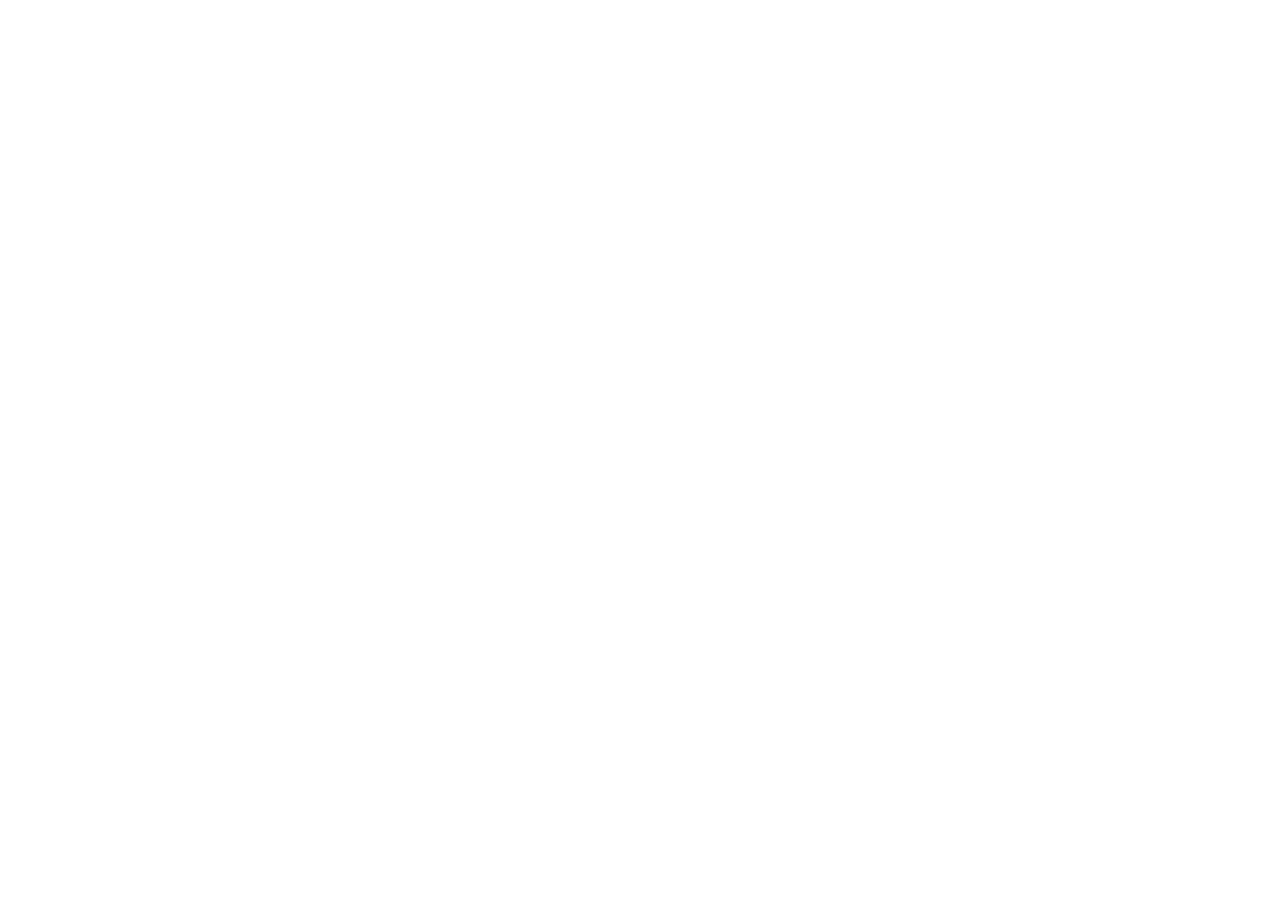
==== index.html @ 09c08d53 "Updated to newer version" ====
<!doctype html><html lang="en"><head><meta charset="utf-8"/><link rel="icon" href="/portfolio/favicon.ico"/><meta name="viewport" content="width=device-width,initial-scale=1"/><meta name="theme-color" content="#000000"/><meta name="description" content="This portfolio is intended to exhibit my programming talents, skills, and work approach."/><link rel="apple-touch-icon" href="/portfolio/logo192.png"/><link rel="manifest" href="/portfolio/manifest.json"/><link rel="preconnect" href="https://fonts.googleapis.com"><link rel="preconnect" href="https://fonts.gstatic.com" crossorigin><link href="https://fonts.googleapis.com/css2?family=Montserrat:wght@300;400;500;700&display=swap" rel="stylesheet"><link href="https://fonts.googleapis.com/css2?family=Ubuntu+Mono:ital,wght@0,400;0,700;1,400;1,700&display=swap" rel="stylesheet"><title>Portfolio</title><script defer="defer" src="/portfolio/static/js/main.d7b59bf9.js"></script></head><body><noscript>You need to enable JavaScript to run this app.</noscript><div id="root"></div></body></html>
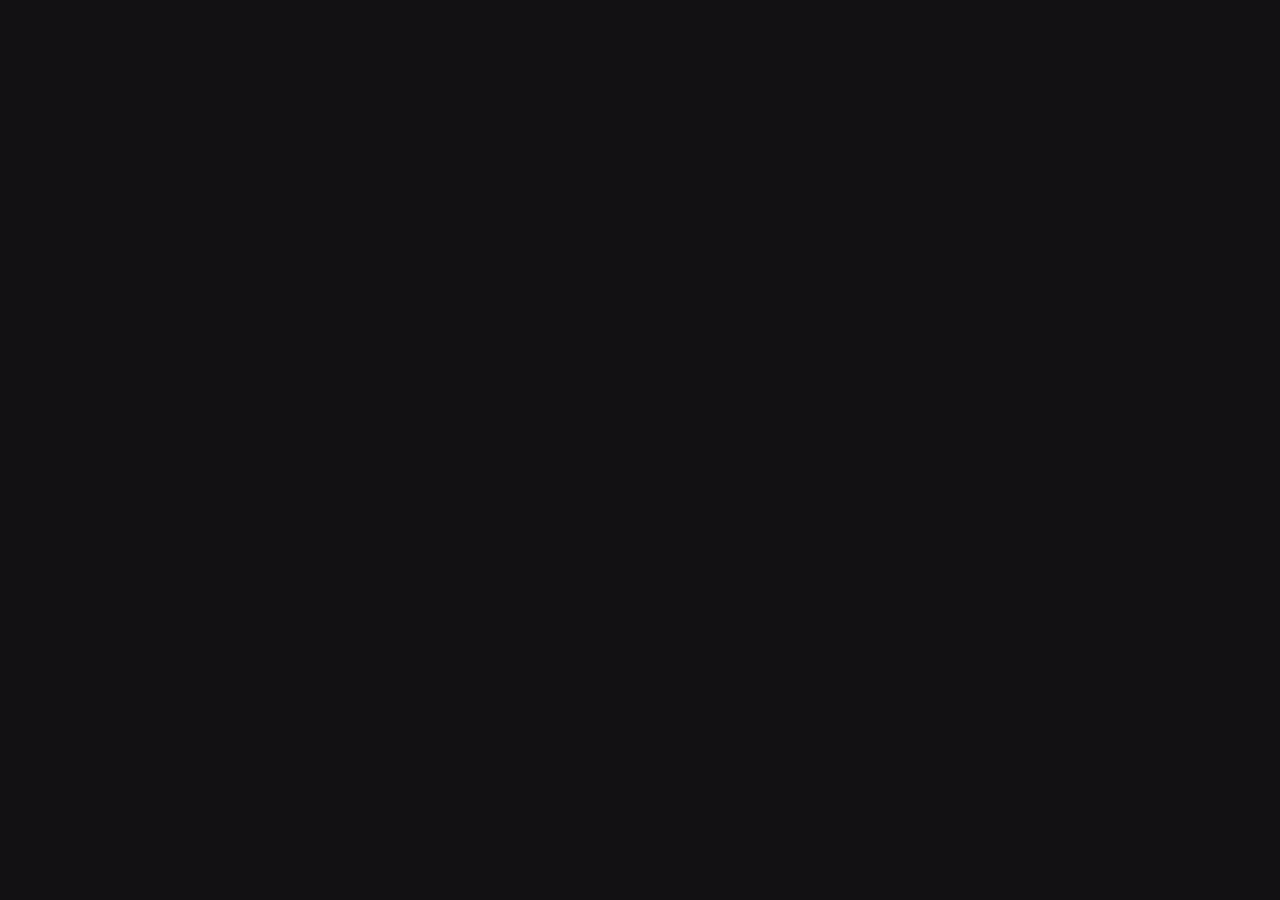
==== commit 93b13831: "Added version 2" ====
--- a/index.html
+++ b/index.html
@@ -1 +1 @@
-<!doctype html><html lang="en"><head><meta charset="utf-8"/><link rel="icon" href="/portfolio/favicon.ico"/><meta name="viewport" content="width=device-width,initial-scale=1"/><meta name="theme-color" content="#000000"/><meta name="description" content="This portfolio is intended to exhibit my programming talents, skills, and work approach."/><link rel="apple-touch-icon" href="/portfolio/logo192.png"/><link rel="manifest" href="/portfolio/manifest.json"/><link rel="preconnect" href="https://fonts.googleapis.com"><link rel="preconnect" href="https://fonts.gstatic.com" crossorigin><link href="https://fonts.googleapis.com/css2?family=Montserrat:wght@300;400;500;700&display=swap" rel="stylesheet"><link href="https://fonts.googleapis.com/css2?family=Ubuntu+Mono:ital,wght@0,400;0,700;1,400;1,700&display=swap" rel="stylesheet"><title>Portfolio</title><script defer="defer" src="/portfolio/static/js/main.d7b59bf9.js"></script></head><body><noscript>You need to enable JavaScript to run this app.</noscript><div id="root"></div></body></html>+<!doctype html><html lang="en"><head><meta charset="utf-8"/><link rel="icon" href="/favicon.ico"/><meta name="viewport" content="width=device-width,initial-scale=1"/><meta name="theme-color" content="#000000"/><meta name="description" content="Web site created using create-react-app"/><link rel="apple-touch-icon" href="/logo192.png"/><link rel="manifest" href="/manifest.json"/><link rel="preconnect" href="https://fonts.googleapis.com"><link rel="preconnect" href="https://fonts.gstatic.com" crossorigin><link href="https://fonts.googleapis.com/css2?family=Montserrat:ital,wght@0,400;0,500;0,600;0,700;0,800;1,400;1,500;1,600;1,700;1,800&display=swap" rel="stylesheet"><link href="https://unpkg.com/boxicons@2.1.2/css/boxicons.min.css" rel="stylesheet"><title>React App</title><script defer="defer" src="/static/js/main.97a8ffb2.js"></script></head><body><noscript>You need to enable JavaScript to run this app.</noscript><div id="root"></div></body></html>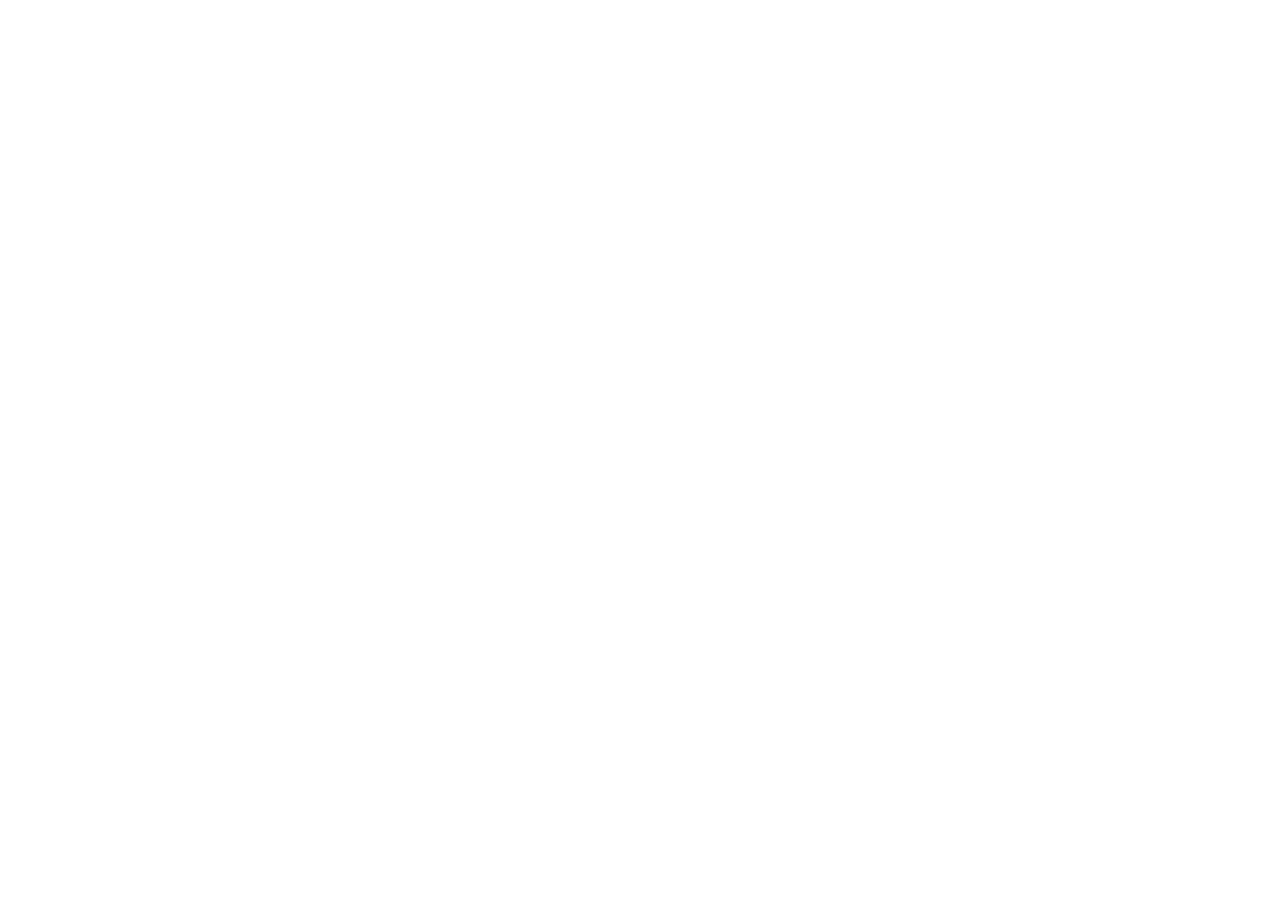
==== commit 83ec4c6f: "Fixed error" ====
--- a/index.html
+++ b/index.html
@@ -1 +1 @@
-<!doctype html><html lang="en"><head><meta charset="utf-8"/><link rel="icon" href="/favicon.ico"/><meta name="viewport" content="width=device-width,initial-scale=1"/><meta name="theme-color" content="#000000"/><meta name="description" content="Web site created using create-react-app"/><link rel="apple-touch-icon" href="/logo192.png"/><link rel="manifest" href="/manifest.json"/><link rel="preconnect" href="https://fonts.googleapis.com"><link rel="preconnect" href="https://fonts.gstatic.com" crossorigin><link href="https://fonts.googleapis.com/css2?family=Montserrat:ital,wght@0,400;0,500;0,600;0,700;0,800;1,400;1,500;1,600;1,700;1,800&display=swap" rel="stylesheet"><link href="https://unpkg.com/boxicons@2.1.2/css/boxicons.min.css" rel="stylesheet"><title>React App</title><script defer="defer" src="/static/js/main.97a8ffb2.js"></script></head><body><noscript>You need to enable JavaScript to run this app.</noscript><div id="root"></div></body></html>+<!doctype html><html lang="en"><head><meta charset="utf-8"/><link rel="icon" href="/portfolio/favicon.ico"/><meta name="viewport" content="width=device-width,initial-scale=1"/><meta name="theme-color" content="#000000"/><meta name="description" content="Web site created using create-react-app"/><link rel="apple-touch-icon" href="/portfolio/logo192.png"/><link rel="manifest" href="/portfolio/manifest.json"/><link rel="preconnect" href="https://fonts.googleapis.com"><link rel="preconnect" href="https://fonts.gstatic.com" crossorigin><link href="https://fonts.googleapis.com/css2?family=Montserrat:ital,wght@0,400;0,500;0,600;0,700;0,800;1,400;1,500;1,600;1,700;1,800&display=swap" rel="stylesheet"><link href="https://unpkg.com/boxicons@2.1.2/css/boxicons.min.css" rel="stylesheet"><title>React App</title><script defer="defer" src="/portfolio/static/js/main.36c4c19b.js"></script></head><body><noscript>You need to enable JavaScript to run this app.</noscript><div id="root"></div></body></html>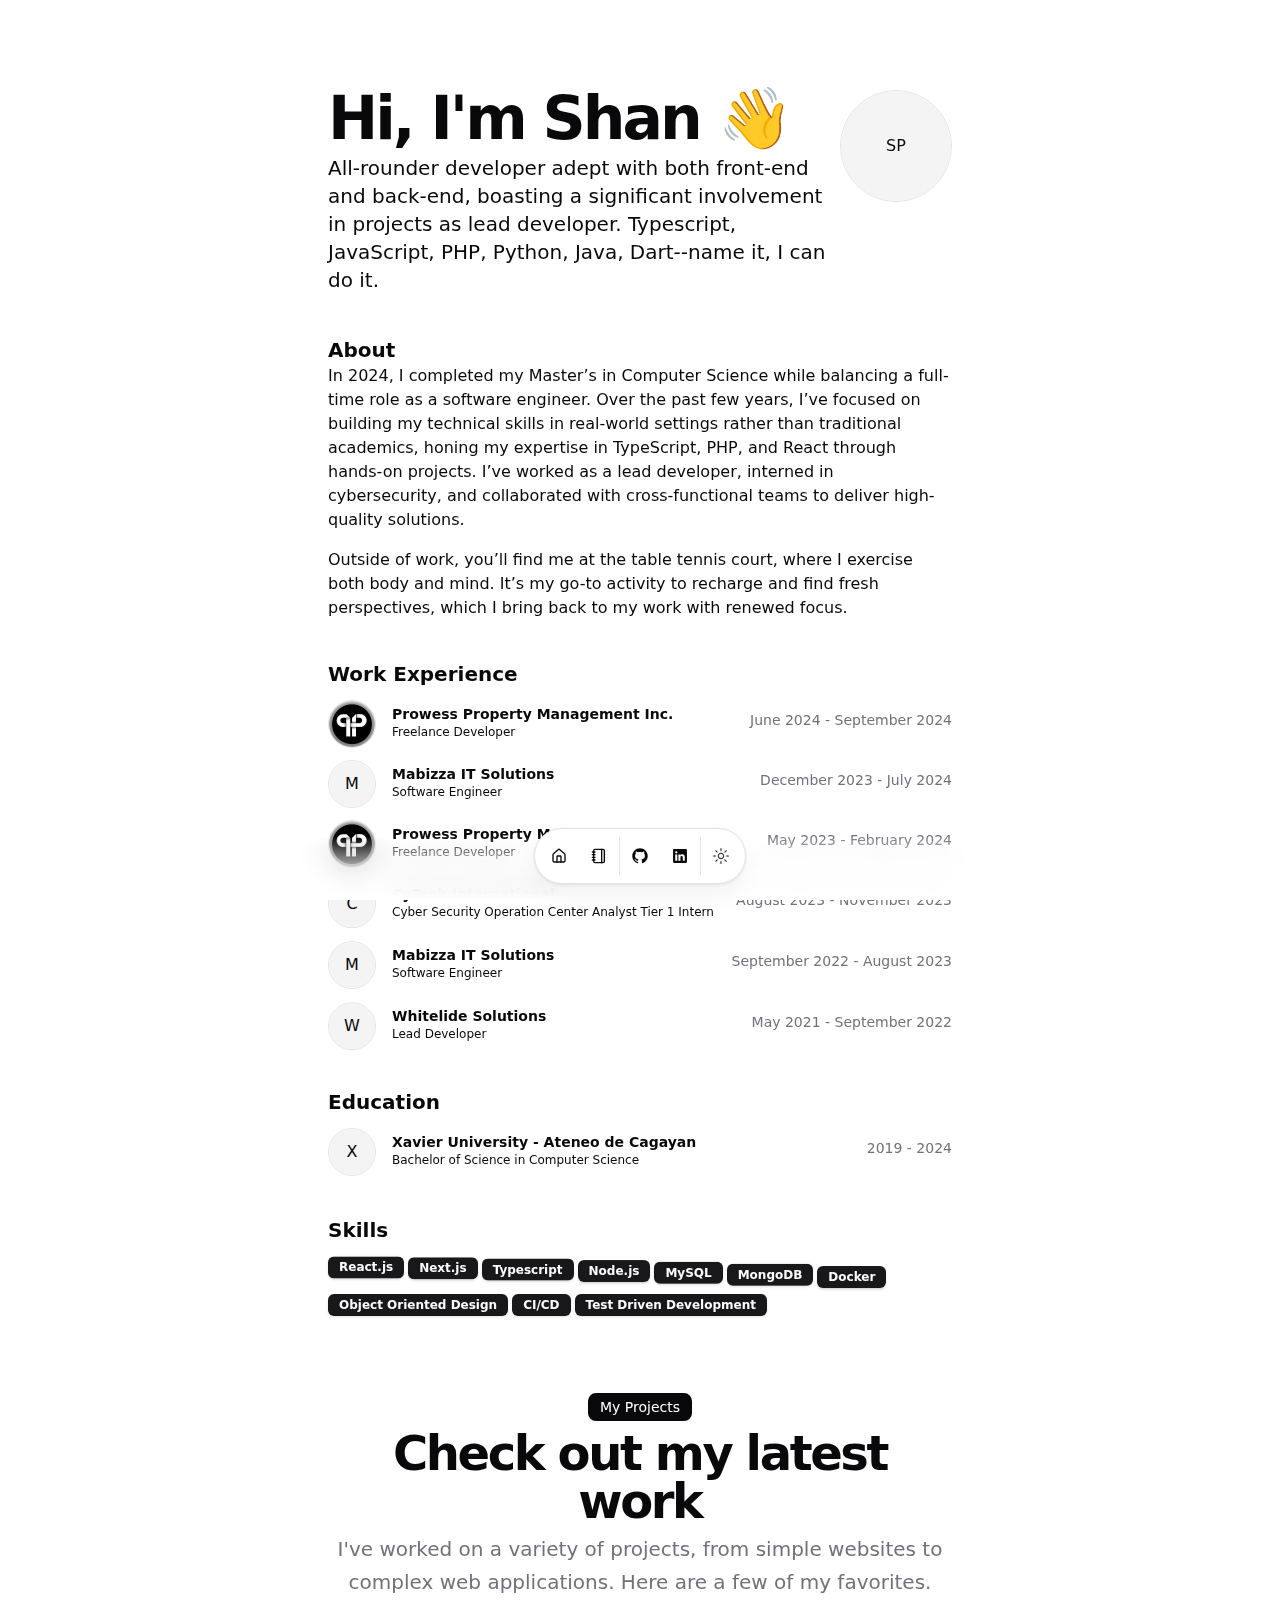
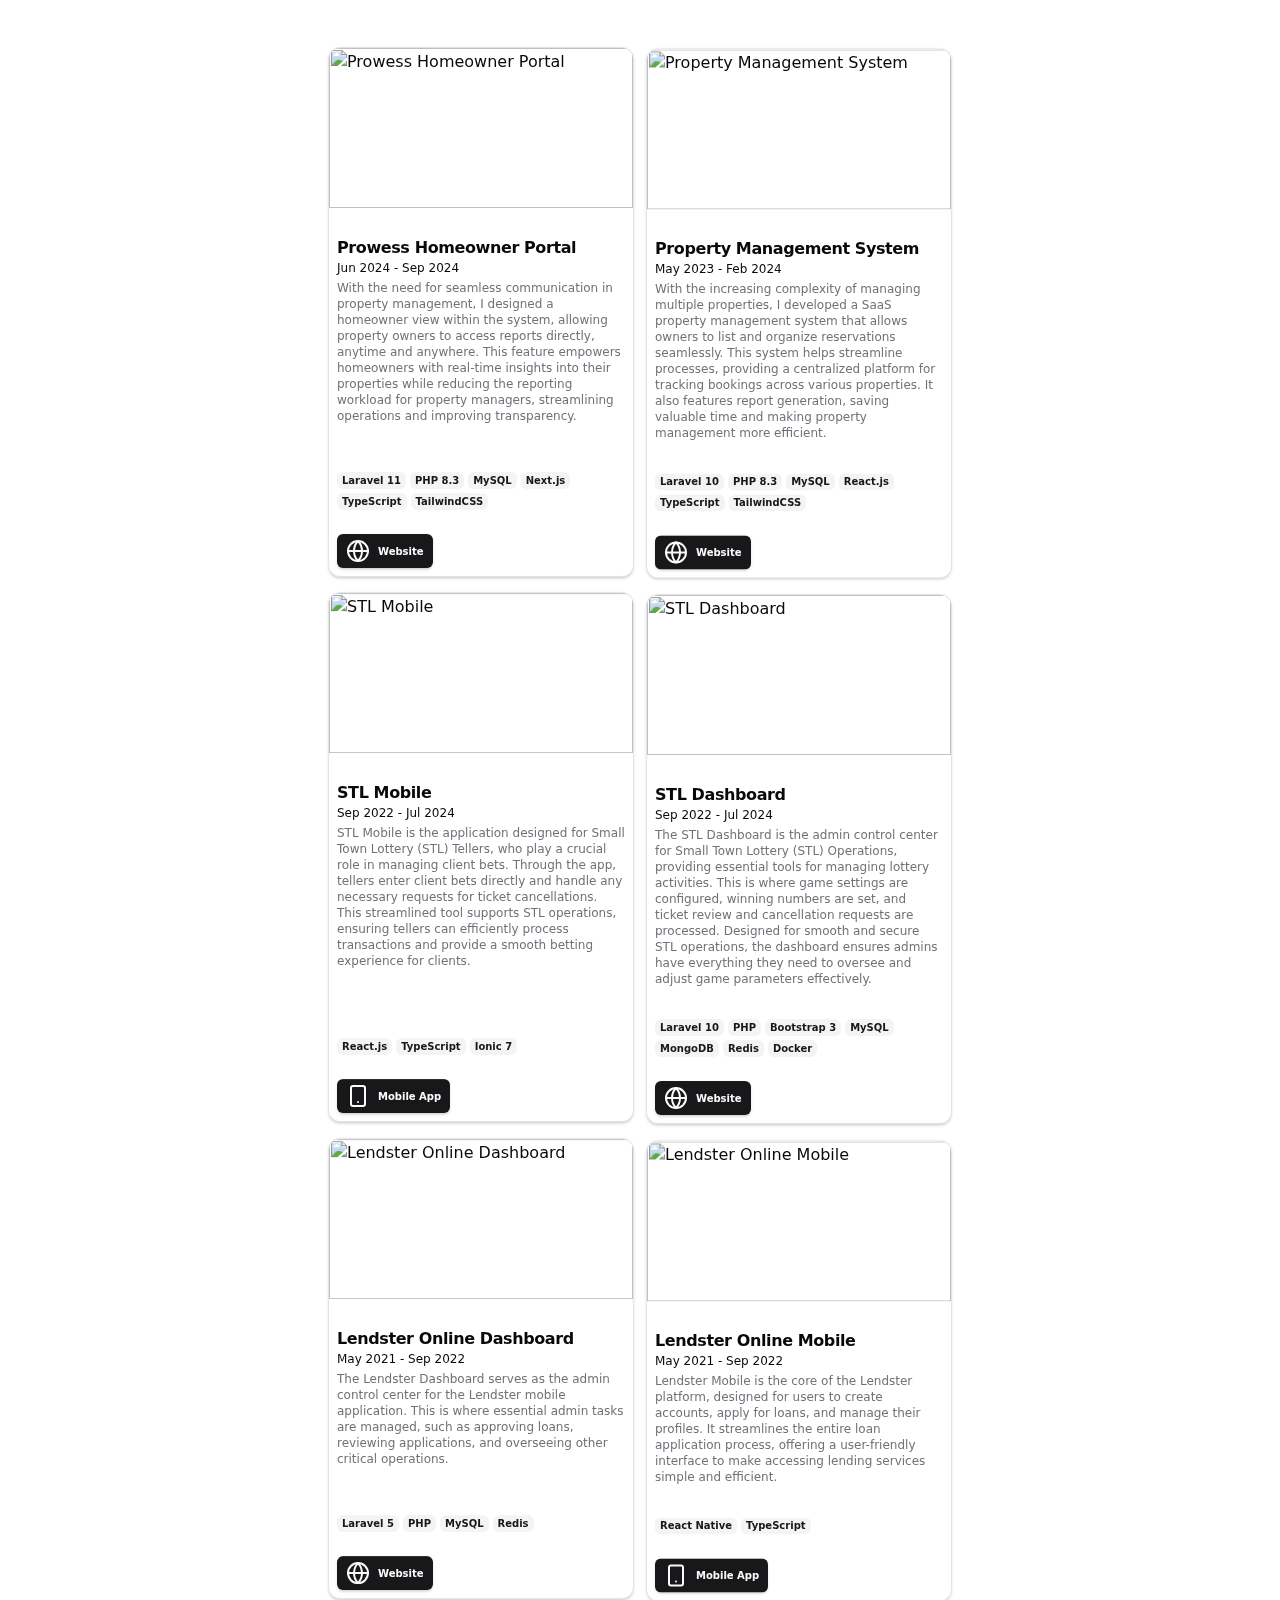
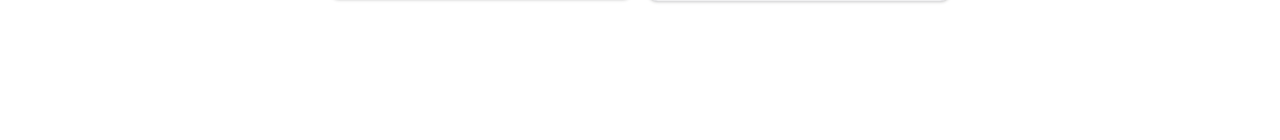
==== commit 98c8f05c: "Added new update" ====
--- a/index.html
+++ b/index.html
@@ -1 +1,5 @@
-<!doctype html><html lang="en"><head><meta charset="utf-8"/><link rel="icon" href="/portfolio/favicon.ico"/><meta name="viewport" content="width=device-width,initial-scale=1"/><meta name="theme-color" content="#000000"/><meta name="description" content="Web site created using create-react-app"/><link rel="apple-touch-icon" href="/portfolio/logo192.png"/><link rel="manifest" href="/portfolio/manifest.json"/><link rel="preconnect" href="https://fonts.googleapis.com"><link rel="preconnect" href="https://fonts.gstatic.com" crossorigin><link href="https://fonts.googleapis.com/css2?family=Montserrat:ital,wght@0,400;0,500;0,600;0,700;0,800;1,400;1,500;1,600;1,700;1,800&display=swap" rel="stylesheet"><link href="https://unpkg.com/boxicons@2.1.2/css/boxicons.min.css" rel="stylesheet"><title>React App</title><script defer="defer" src="/portfolio/static/js/main.36c4c19b.js"></script></head><body><noscript>You need to enable JavaScript to run this app.</noscript><div id="root"></div></body></html>+<<<<<<< HEAD
+<!doctype html><html lang="en"><head><meta charset="utf-8"/><link rel="icon" href="/portfolio/favicon.ico"/><meta name="viewport" content="width=device-width,initial-scale=1"/><meta name="theme-color" content="#000000"/><meta name="description" content="This portfolio is intended to exhibit my programming talents, skills, and work approach."/><link rel="apple-touch-icon" href="/portfolio/logo192.png"/><link rel="manifest" href="/portfolio/manifest.json"/><link rel="preconnect" href="https://fonts.googleapis.com"><link rel="preconnect" href="https://fonts.gstatic.com" crossorigin><link href="https://fonts.googleapis.com/css2?family=Montserrat:ital,wght@0,400;0,500;0,600;0,700;0,800;1,400;1,500;1,600;1,700;1,800&display=swap" rel="stylesheet"><link href="https://unpkg.com/boxicons@2.1.2/css/boxicons.min.css" rel="stylesheet"><title>My Portfolio</title><script defer="defer" src="/portfolio/static/js/main.2218e1ae.js"></script><link href="/portfolio/static/css/main.164a1e0c.css" rel="stylesheet"></head><body><noscript>You need to enable JavaScript to run this app.</noscript><div id="root"></div></body></html>
+=======
+<!DOCTYPE html><html lang="en"><head><meta charSet="utf-8"/><meta name="viewport" content="width=device-width, initial-scale=1"/><link rel="preload" href="/_next/static/media/a34f9d1faa5f3315-s.p.woff2" as="font" crossorigin="" type="font/woff2"/><link rel="stylesheet" href="/_next/static/css/432fc89b31b791c0.css" data-precedence="next"/><link rel="preload" as="script" fetchPriority="low" href="/_next/static/chunks/webpack-ba82f59e93337072.js"/><script src="/_next/static/chunks/4bd1b696-966a29b686332601.js" async=""></script><script src="/_next/static/chunks/215-a6d37ff758b853da.js" async=""></script><script src="/_next/static/chunks/main-app-cce6318aea911f14.js" async=""></script><script src="/_next/static/chunks/0e5ce63c-0ea8e9b2faebd11f.js" async=""></script><script src="/_next/static/chunks/471-bc6d525082c30c26.js" async=""></script><script src="/_next/static/chunks/283-5ff6abe767ce91f0.js" async=""></script><script src="/_next/static/chunks/app/layout-62ef1a50d47b739e.js" async=""></script><script src="/_next/static/chunks/723-2924a316c1099d43.js" async=""></script><script src="/_next/static/chunks/app/page-b20decb3d7d66118.js" async=""></script><meta name="next-size-adjust"/><title>Portfolio</title><meta name="description" content="Shan Padayhag&#x27;s software engineer portfolio highlights skills in TypeScript, PHP, Laravel, Next.js, and database optimization. Based in Manila, Philippines."/><meta name="keywords" content="Software Engineer,TypeScript,PHP,Laravel,Next.js,Shan Padayhag,Manila"/><meta name="robots" content="index, follow"/><meta name="googlebot" content="index, follow, max-video-preview:-1, max-image-preview:large, max-snippet:-1"/><meta property="og:title" content="Shan Padayhag – Software Engineer Portfolio"/><meta property="og:description" content="Explore Shan Padayhag&#x27;s portfolio, showcasing expertise in TypeScript, PHP, Laravel, and Next.js. Discover innovative projects with a focus on database optimization, high-performance solutions, and problem-solving. Based in Manila, Philippines."/><meta property="og:url" content="https://shanpadayhag.github.io"/><meta property="og:site_name" content="Shan Padayhag"/><meta property="og:locale" content="en_US"/><meta property="og:image" content="https://lh3.googleusercontent.com/d/1cTAzejGboBmxZ8zArLPaYIvsEY8Zf2NA"/><meta property="og:image:width" content="1200"/><meta property="og:image:height" content="630"/><meta property="og:image:alt" content="Shan Padayhag Portfolio"/><meta property="og:type" content="website"/><meta name="twitter:card" content="summary_large_image"/><meta name="twitter:title" content="Shan Padayhag"/><meta name="twitter:description" content="Explore Shan Padayhag&#x27;s portfolio, showcasing expertise in TypeScript, PHP, Laravel, and Next.js. Discover innovative projects with a focus on database optimization, high-performance solutions, and problem-solving. Based in Manila, Philippines."/><meta name="twitter:image" content="https://lh3.googleusercontent.com/d/1cTAzejGboBmxZ8zArLPaYIvsEY8Zf2NA"/><meta name="twitter:image:width" content="1200"/><meta name="twitter:image:height" content="630"/><meta name="twitter:image:alt" content="Shan Padayhag Portfolio"/><link rel="icon" href="/icon.svg?c43f19721cdad3ab" type="image/svg+xml" sizes="any"/><script src="/_next/static/chunks/polyfills-42372ed130431b0a.js" noModule=""></script></head><body class="min-h-screen bg-background font-sans antialiased max-w-2xl mx-auto py-12 sm:py-24 px-6 __variable_d65c78"><script>((e,t,r,n,o,i,a,s)=>{let l=document.documentElement,u=["light","dark"];function c(t){(Array.isArray(e)?e:[e]).forEach(e=>{let r="class"===e,n=r&&i?o.map(e=>i[e]||e):o;r?(l.classList.remove(...n),l.classList.add(t)):l.setAttribute(e,t)}),s&&u.includes(t)&&(l.style.colorScheme=t)}if(n)c(n);else try{let e=localStorage.getItem(t)||r,n=a&&"system"===e?window.matchMedia("(prefers-color-scheme: dark)").matches?"dark":"light":e;c(n)}catch(e){}})("class","theme","light",null,["light","dark"],null,true,true)</script><main class="flex flex-col min-h-[100dvh] space-y-10"><section id="hero"><div class="mx-auto w-full max-w-2xl space-y-8"><div class="gap-2 flex justify-between"><div class="flex-col flex flex-1 space-y-1.5"><div class="flex"><span class="inline-block text-3xl font-bold tracking-tighter sm:text-5xl xl:text-6xl/none" style="opacity:0;filter:blur(8px);transform:translateY(8px)">Hi, I&#x27;m Shan 👋</span></div><div class="flex"><span class="inline-block max-w-[600px] md:text-xl" style="opacity:0;filter:blur(8px);transform:translateY(8px)">All-rounder developer adept with both front-end and back-end, boasting a significant involvement in projects as lead developer. Typescript, JavaScript, PHP, Python, Java, Dart--name it, I can do it.</span></div></div><div style="opacity:0;filter:blur(6px);transform:translateY(6px)"><span class="relative flex shrink-0 overflow-hidden rounded-full size-28 border"><span class="flex h-full w-full items-center justify-center rounded-full bg-muted">SP</span></span></div></div></div></section><section id="about"><div style="opacity:0;filter:blur(6px);transform:translateY(6px)"><h2 class="text-xl font-bold">About</h2></div><div style="opacity:0;filter:blur(6px);transform:translateY(6px)"><p>In 2024, I completed my Master’s in Computer Science while balancing a full-time role as a software engineer. Over the past few years, I’ve focused on building my technical skills in real-world settings rather than traditional academics, honing my expertise in TypeScript, PHP, and React through hands-on projects. I’ve worked as a lead developer, interned in cybersecurity, and collaborated with cross-functional teams to deliver high-quality solutions.</p><p class="mt-4">Outside of work, you’ll find me at the table tennis court, where I exercise both body and mind. It’s my go-to activity to recharge and find fresh perspectives, which I bring back to my work with renewed focus.</p></div></section><section id="work"><div class="flex min-h-0 flex-col gap-y-3"><div style="opacity:0;filter:blur(6px);transform:translateY(6px)"><h2 class="text-xl font-bold">Work Experience</h2></div><div style="opacity:0;filter:blur(6px);transform:translateY(6px)"><a class="block cursor-pointer" href="https://prowessproperty.ca"><div class="border bg-card text-card-foreground flex rounded-lg border-none shadow-none items-start"><div class="flex-none"><span class="relative flex shrink-0 overflow-hidden rounded-full border size-12 m-auto bg-muted-background dark:bg-foreground"><span class="flex h-full w-full items-center justify-center rounded-full bg-muted">P</span></span></div><div class="flex-grow ml-4 items-center flex-col group"><div class="flex flex-col space-y-1.5 p-0"><div class="flex items-center justify-between"><div class="flex flex-col items-start gap-x-2 text-base"><h3 class="inline-flex items-center justify-center font-semibold leading-none text-xs sm:text-sm pt-1">Prowess Property Management Inc.<span class="inline-flex gap-x-1"></span><svg xmlns="http://www.w3.org/2000/svg" width="24" height="24" viewBox="0 0 24 24" fill="none" stroke="currentColor" stroke-width="2" stroke-linecap="round" stroke-linejoin="round" class="lucide lucide-chevron-right size-4 translate-x-0 transform opacity-0 transition-all duration-300 ease-out group-hover:translate-x-1 group-hover:opacity-100 rotate-0"><path d="m9 18 6-6-6-6"></path></svg></h3><div class="font-sans text-xs">Freelance Developer</div></div><div class="text-xs sm:text-sm tabular-nums text-muted-foreground text-right">June 2024 - September 2024</div></div></div><div class="mt-2 text-xs sm:text-sm" style="opacity:0;height:0px">Developed a companion system for Prowess Property to enable partners to access and view relevant data, reducing the need for manual reporting. Designed with user-friendly interfaces and secure data access, the system streamlined data-sharing processes, enhancing transparency and improving collaboration with partners. This addition complemented the initial system, creating an integrated solution to support both internal operations and external partnerships.</div></div></div></a></div><div style="opacity:0;filter:blur(6px);transform:translateY(6px)"><a class="block cursor-pointer" href="#"><div class="border bg-card text-card-foreground flex rounded-lg border-none shadow-none items-start"><div class="flex-none"><span class="relative flex shrink-0 overflow-hidden rounded-full border size-12 m-auto bg-muted-background dark:bg-foreground"><span class="flex h-full w-full items-center justify-center rounded-full bg-muted">M</span></span></div><div class="flex-grow ml-4 items-center flex-col group"><div class="flex flex-col space-y-1.5 p-0"><div class="flex items-center justify-between"><div class="flex flex-col items-start gap-x-2 text-base"><h3 class="inline-flex items-center justify-center font-semibold leading-none text-xs sm:text-sm pt-1">Mabizza IT Solutions<span class="inline-flex gap-x-1"></span><svg xmlns="http://www.w3.org/2000/svg" width="24" height="24" viewBox="0 0 24 24" fill="none" stroke="currentColor" stroke-width="2" stroke-linecap="round" stroke-linejoin="round" class="lucide lucide-chevron-right size-4 translate-x-0 transform opacity-0 transition-all duration-300 ease-out group-hover:translate-x-1 group-hover:opacity-100 rotate-0"><path d="m9 18 6-6-6-6"></path></svg></h3><div class="font-sans text-xs">Software Engineer</div></div><div class="text-xs sm:text-sm tabular-nums text-muted-foreground text-right">December 2023 - July 2024</div></div></div><div class="mt-2 text-xs sm:text-sm" style="opacity:0;height:0px">Returned to Mabizza IT Solutions as a Software Engineer after a 4-month OJT break, resuming work on ongoing projects and contributing to new initiatives. Leveraged prior experience to quickly reintegrate with the team, ensuring continuity and maintaining high standards in software development and maintenance. Focused on delivering efficient solutions and supporting team goals with renewed insights gained during the OJT experience.</div></div></div></a></div><div style="opacity:0;filter:blur(6px);transform:translateY(6px)"><a class="block cursor-pointer" href="https://prowessproperty.ca"><div class="border bg-card text-card-foreground flex rounded-lg border-none shadow-none items-start"><div class="flex-none"><span class="relative flex shrink-0 overflow-hidden rounded-full border size-12 m-auto bg-muted-background dark:bg-foreground"><span class="flex h-full w-full items-center justify-center rounded-full bg-muted">P</span></span></div><div class="flex-grow ml-4 items-center flex-col group"><div class="flex flex-col space-y-1.5 p-0"><div class="flex items-center justify-between"><div class="flex flex-col items-start gap-x-2 text-base"><h3 class="inline-flex items-center justify-center font-semibold leading-none text-xs sm:text-sm pt-1">Prowess Property Management Inc.<span class="inline-flex gap-x-1"></span><svg xmlns="http://www.w3.org/2000/svg" width="24" height="24" viewBox="0 0 24 24" fill="none" stroke="currentColor" stroke-width="2" stroke-linecap="round" stroke-linejoin="round" class="lucide lucide-chevron-right size-4 translate-x-0 transform opacity-0 transition-all duration-300 ease-out group-hover:translate-x-1 group-hover:opacity-100 rotate-0"><path d="m9 18 6-6-6-6"></path></svg></h3><div class="font-sans text-xs">Freelance Developer</div></div><div class="text-xs sm:text-sm tabular-nums text-muted-foreground text-right">May 2023 - February 2024</div></div></div><div class="mt-2 text-xs sm:text-sm" style="opacity:0;height:0px">Developed a custom system to streamline and enhance operational processes for Prowess Property. Collaborated with stakeholders to understand business requirements and translated them into functional software solutions. Implemented efficient workflows to improve productivity and support business objectives.</div></div></div></a></div><div style="opacity:0;filter:blur(6px);transform:translateY(6px)"><a class="block cursor-pointer" href="https://cytechint.com"><div class="border bg-card text-card-foreground flex rounded-lg border-none shadow-none items-start"><div class="flex-none"><span class="relative flex shrink-0 overflow-hidden rounded-full border size-12 m-auto bg-muted-background dark:bg-foreground"><span class="flex h-full w-full items-center justify-center rounded-full bg-muted">C</span></span></div><div class="flex-grow ml-4 items-center flex-col group"><div class="flex flex-col space-y-1.5 p-0"><div class="flex items-center justify-between"><div class="flex flex-col items-start gap-x-2 text-base"><h3 class="inline-flex items-center justify-center font-semibold leading-none text-xs sm:text-sm pt-1">CyTech International<span class="inline-flex gap-x-1"></span><svg xmlns="http://www.w3.org/2000/svg" width="24" height="24" viewBox="0 0 24 24" fill="none" stroke="currentColor" stroke-width="2" stroke-linecap="round" stroke-linejoin="round" class="lucide lucide-chevron-right size-4 translate-x-0 transform opacity-0 transition-all duration-300 ease-out group-hover:translate-x-1 group-hover:opacity-100 rotate-0"><path d="m9 18 6-6-6-6"></path></svg></h3><div class="font-sans text-xs">Cyber Security Operation Center Analyst Tier 1 Intern</div></div><div class="text-xs sm:text-sm tabular-nums text-muted-foreground text-right">August 2023 - November 2023</div></div></div><div class="mt-2 text-xs sm:text-sm" style="opacity:0;height:0px">Developed a custom system to streamline and enhance operational processes for Prowess Property. Collaborated with stakeholders to understand business requirements and translated them into functional software solutions. Implemented efficient workflows to improve productivity and support business objectives.</div></div></div></a></div><div style="opacity:0;filter:blur(6px);transform:translateY(6px)"><a class="block cursor-pointer" href="#"><div class="border bg-card text-card-foreground flex rounded-lg border-none shadow-none items-start"><div class="flex-none"><span class="relative flex shrink-0 overflow-hidden rounded-full border size-12 m-auto bg-muted-background dark:bg-foreground"><span class="flex h-full w-full items-center justify-center rounded-full bg-muted">M</span></span></div><div class="flex-grow ml-4 items-center flex-col group"><div class="flex flex-col space-y-1.5 p-0"><div class="flex items-center justify-between"><div class="flex flex-col items-start gap-x-2 text-base"><h3 class="inline-flex items-center justify-center font-semibold leading-none text-xs sm:text-sm pt-1">Mabizza IT Solutions<span class="inline-flex gap-x-1"></span><svg xmlns="http://www.w3.org/2000/svg" width="24" height="24" viewBox="0 0 24 24" fill="none" stroke="currentColor" stroke-width="2" stroke-linecap="round" stroke-linejoin="round" class="lucide lucide-chevron-right size-4 translate-x-0 transform opacity-0 transition-all duration-300 ease-out group-hover:translate-x-1 group-hover:opacity-100 rotate-0"><path d="m9 18 6-6-6-6"></path></svg></h3><div class="font-sans text-xs">Software Engineer</div></div><div class="text-xs sm:text-sm tabular-nums text-muted-foreground text-right">September 2022 - August 2023</div></div></div><div class="mt-2 text-xs sm:text-sm" style="opacity:0;height:0px">Contributed to the development and maintenance of applications using React, Git, and SQL, collaborating with cross-functional teams to design and deliver solutions that met user needs. Played a key role in application development and maintenance. Worked closely with teams to analyze user needs and design, test, and develop software solutions.</div></div></div></a></div><div style="opacity:0;filter:blur(6px);transform:translateY(6px)"><a class="block cursor-pointer" href="#"><div class="border bg-card text-card-foreground flex rounded-lg border-none shadow-none items-start"><div class="flex-none"><span class="relative flex shrink-0 overflow-hidden rounded-full border size-12 m-auto bg-muted-background dark:bg-foreground"><span class="flex h-full w-full items-center justify-center rounded-full bg-muted">W</span></span></div><div class="flex-grow ml-4 items-center flex-col group"><div class="flex flex-col space-y-1.5 p-0"><div class="flex items-center justify-between"><div class="flex flex-col items-start gap-x-2 text-base"><h3 class="inline-flex items-center justify-center font-semibold leading-none text-xs sm:text-sm pt-1">Whitelide Solutions<span class="inline-flex gap-x-1"></span><svg xmlns="http://www.w3.org/2000/svg" width="24" height="24" viewBox="0 0 24 24" fill="none" stroke="currentColor" stroke-width="2" stroke-linecap="round" stroke-linejoin="round" class="lucide lucide-chevron-right size-4 translate-x-0 transform opacity-0 transition-all duration-300 ease-out group-hover:translate-x-1 group-hover:opacity-100 rotate-0"><path d="m9 18 6-6-6-6"></path></svg></h3><div class="font-sans text-xs">Lead Developer</div></div><div class="text-xs sm:text-sm tabular-nums text-muted-foreground text-right">May 2021 - September 2022</div></div></div><div class="mt-2 text-xs sm:text-sm" style="opacity:0;height:0px">Led a team in developing software solutions using TypeScript and PHP, overseeing the entire development lifecycle to ensure timely and budget-compliant delivery. Established coding standards and optimized development processes to enhance code quality and maintainability. Mentored junior developers to foster team growth and boost productivity.</div></div></div></a></div></div></section><section id="education"><div class="flex min-h-0 flex-col gap-y-3"><div style="opacity:0;filter:blur(6px);transform:translateY(6px)"><h2 class="text-xl font-bold">Education</h2></div><div style="opacity:0;filter:blur(6px);transform:translateY(6px)"><a class="block cursor-pointer" href="https://www.xu.edu.ph"><div class="border bg-card text-card-foreground flex rounded-lg border-none shadow-none items-start"><div class="flex-none"><span class="relative flex shrink-0 overflow-hidden rounded-full border size-12 m-auto bg-muted-background dark:bg-foreground"><span class="flex h-full w-full items-center justify-center rounded-full bg-muted">X</span></span></div><div class="flex-grow ml-4 items-center flex-col group"><div class="flex flex-col space-y-1.5 p-0"><div class="flex items-center justify-between"><div class="flex flex-col items-start gap-x-2 text-base"><h3 class="inline-flex items-center justify-center font-semibold leading-none text-xs sm:text-sm pt-1">Xavier University - Ateneo de Cagayan<svg xmlns="http://www.w3.org/2000/svg" width="24" height="24" viewBox="0 0 24 24" fill="none" stroke="currentColor" stroke-width="2" stroke-linecap="round" stroke-linejoin="round" class="lucide lucide-chevron-right size-4 translate-x-0 transform opacity-0 transition-all duration-300 ease-out group-hover:translate-x-1 group-hover:opacity-100 rotate-0"><path d="m9 18 6-6-6-6"></path></svg></h3><div class="font-sans text-xs">Bachelor of Science in Computer Science</div></div><div class="text-xs sm:text-sm tabular-nums text-muted-foreground text-right">2019 - 2024</div></div></div></div></div></a></div></div></section><section id="skills"><div class="flex min-h-0 flex-col gap-y-3"><div style="opacity:0;filter:blur(6px);transform:translateY(6px)"><h2 class="text-xl font-bold">Skills</h2></div><div class="flex flex-wrap gap-1"><div style="opacity:0;filter:blur(6px);transform:translateY(6px)"><div class="inline-flex items-center rounded-md border px-2.5 py-0.5 text-xs font-semibold transition-colors focus:outline-none focus:ring-2 focus:ring-ring focus:ring-offset-2 border-transparent bg-primary text-primary-foreground shadow hover:bg-primary/80">React.js</div></div><div style="opacity:0;filter:blur(6px);transform:translateY(6px)"><div class="inline-flex items-center rounded-md border px-2.5 py-0.5 text-xs font-semibold transition-colors focus:outline-none focus:ring-2 focus:ring-ring focus:ring-offset-2 border-transparent bg-primary text-primary-foreground shadow hover:bg-primary/80">Next.js</div></div><div style="opacity:0;filter:blur(6px);transform:translateY(6px)"><div class="inline-flex items-center rounded-md border px-2.5 py-0.5 text-xs font-semibold transition-colors focus:outline-none focus:ring-2 focus:ring-ring focus:ring-offset-2 border-transparent bg-primary text-primary-foreground shadow hover:bg-primary/80">Typescript</div></div><div style="opacity:0;filter:blur(6px);transform:translateY(6px)"><div class="inline-flex items-center rounded-md border px-2.5 py-0.5 text-xs font-semibold transition-colors focus:outline-none focus:ring-2 focus:ring-ring focus:ring-offset-2 border-transparent bg-primary text-primary-foreground shadow hover:bg-primary/80">Node.js</div></div><div style="opacity:0;filter:blur(6px);transform:translateY(6px)"><div class="inline-flex items-center rounded-md border px-2.5 py-0.5 text-xs font-semibold transition-colors focus:outline-none focus:ring-2 focus:ring-ring focus:ring-offset-2 border-transparent bg-primary text-primary-foreground shadow hover:bg-primary/80">MySQL</div></div><div style="opacity:0;filter:blur(6px);transform:translateY(6px)"><div class="inline-flex items-center rounded-md border px-2.5 py-0.5 text-xs font-semibold transition-colors focus:outline-none focus:ring-2 focus:ring-ring focus:ring-offset-2 border-transparent bg-primary text-primary-foreground shadow hover:bg-primary/80">MongoDB</div></div><div style="opacity:0;filter:blur(6px);transform:translateY(6px)"><div class="inline-flex items-center rounded-md border px-2.5 py-0.5 text-xs font-semibold transition-colors focus:outline-none focus:ring-2 focus:ring-ring focus:ring-offset-2 border-transparent bg-primary text-primary-foreground shadow hover:bg-primary/80">Docker</div></div><div style="opacity:0;filter:blur(6px);transform:translateY(6px)"><div class="inline-flex items-center rounded-md border px-2.5 py-0.5 text-xs font-semibold transition-colors focus:outline-none focus:ring-2 focus:ring-ring focus:ring-offset-2 border-transparent bg-primary text-primary-foreground shadow hover:bg-primary/80">Object Oriented Design</div></div><div style="opacity:0;filter:blur(6px);transform:translateY(6px)"><div class="inline-flex items-center rounded-md border px-2.5 py-0.5 text-xs font-semibold transition-colors focus:outline-none focus:ring-2 focus:ring-ring focus:ring-offset-2 border-transparent bg-primary text-primary-foreground shadow hover:bg-primary/80">CI/CD</div></div><div style="opacity:0;filter:blur(6px);transform:translateY(6px)"><div class="inline-flex items-center rounded-md border px-2.5 py-0.5 text-xs font-semibold transition-colors focus:outline-none focus:ring-2 focus:ring-ring focus:ring-offset-2 border-transparent bg-primary text-primary-foreground shadow hover:bg-primary/80">Test Driven Development</div></div></div></div></section><section id="projects"><div class="space-y-12 w-full py-12"><div style="opacity:0;filter:blur(6px);transform:translateY(6px)"><div class="flex flex-col items-center justify-center space-y-4 text-center"><div class="space-y-2"><div class="inline-block rounded-lg bg-foreground text-background px-3 py-1 text-sm">My Projects</div><h2 class="text-3xl font-bold tracking-tighter sm:text-5xl">Check out my latest work</h2><p class="text-muted-foreground md:text-xl/relaxed lg:text-base/relaxed xl:text-xl/relaxed">I&#x27;ve worked on a variety of projects, from simple websites to complex web applications. Here are a few of my favorites.</p></div></div></div><div class="grid grid-cols-1 gap-3 sm:grid-cols-2 max-w-[800px] mx-auto"><div style="opacity:0;filter:blur(6px);transform:translateY(6px)"><div class="rounded-xl bg-card text-card-foreground shadow flex flex-col overflow-hidden border hover:shadow-lg transition-all duration-300 ease-out h-full"><a class="block" href="#"><img alt="Prowess Homeowner Portal" loading="lazy" width="500" height="300" decoding="async" data-nimg="1" class="h-40 w-full overflow-hidden object-cover object-top" style="color:transparent" src="https://lh3.googleusercontent.com/d/1pTb_cv7ahpJ5UscmZZG61ge8yghsm4jP"/></a><div class="flex flex-col space-y-1.5 p-6 px-2"><div class="space-y-1"><div class="font-semibold tracking-tight mt-1 text-base">Prowess Homeowner Portal</div><time class="font-sans text-xs">Jun 2024 - Sep 2024</time><div class="hidden font-sans text-xs underline print:visible"></div><p class="prose max-w-full text-pretty font-sans text-xs text-muted-foreground dark:prose-invert">With the need for seamless communication in property management, I designed a homeowner view within the system, allowing property owners to access reports directly, anytime and anywhere. This feature empowers homeowners with real-time insights into their properties while reducing the reporting workload for property managers, streamlining operations and improving transparency.</p></div></div><div class="p-6 pt-0 mt-auto flex flex-col px-2"><div class="mt-2 flex flex-wrap gap-1"><div class="inline-flex items-center rounded-md border font-semibold transition-colors focus:outline-none focus:ring-2 focus:ring-ring focus:ring-offset-2 border-transparent bg-secondary text-secondary-foreground hover:bg-secondary/80 px-1 py-0 text-[10px]">Laravel 11</div><div class="inline-flex items-center rounded-md border font-semibold transition-colors focus:outline-none focus:ring-2 focus:ring-ring focus:ring-offset-2 border-transparent bg-secondary text-secondary-foreground hover:bg-secondary/80 px-1 py-0 text-[10px]">PHP 8.3</div><div class="inline-flex items-center rounded-md border font-semibold transition-colors focus:outline-none focus:ring-2 focus:ring-ring focus:ring-offset-2 border-transparent bg-secondary text-secondary-foreground hover:bg-secondary/80 px-1 py-0 text-[10px]">MySQL</div><div class="inline-flex items-center rounded-md border font-semibold transition-colors focus:outline-none focus:ring-2 focus:ring-ring focus:ring-offset-2 border-transparent bg-secondary text-secondary-foreground hover:bg-secondary/80 px-1 py-0 text-[10px]">Next.js</div><div class="inline-flex items-center rounded-md border font-semibold transition-colors focus:outline-none focus:ring-2 focus:ring-ring focus:ring-offset-2 border-transparent bg-secondary text-secondary-foreground hover:bg-secondary/80 px-1 py-0 text-[10px]">TypeScript</div><div class="inline-flex items-center rounded-md border font-semibold transition-colors focus:outline-none focus:ring-2 focus:ring-ring focus:ring-offset-2 border-transparent bg-secondary text-secondary-foreground hover:bg-secondary/80 px-1 py-0 text-[10px]">TailwindCSS</div></div></div><div class="flex items-center p-6 pt-0 px-2 pb-2"><div class="flex flex-row flex-wrap items-start gap-1"><a target="_blank" href="https://homeowner.prowessproperty.ca/login"><div class="items-center rounded-md border font-semibold transition-colors focus:outline-none focus:ring-2 focus:ring-ring focus:ring-offset-2 border-transparent bg-primary text-primary-foreground shadow hover:bg-primary/80 flex gap-2 px-2 py-1 text-[10px]"><svg xmlns="http://www.w3.org/2000/svg" width="24" height="24" viewBox="0 0 24 24" fill="none" stroke="currentColor" stroke-width="2" stroke-linecap="round" stroke-linejoin="round" class="lucide lucide-globe size-3"><circle cx="12" cy="12" r="10"></circle><path d="M12 2a14.5 14.5 0 0 0 0 20 14.5 14.5 0 0 0 0-20"></path><path d="M2 12h20"></path></svg>Website</div></a></div></div></div></div><div style="opacity:0;filter:blur(6px);transform:translateY(6px)"><div class="rounded-xl bg-card text-card-foreground shadow flex flex-col overflow-hidden border hover:shadow-lg transition-all duration-300 ease-out h-full"><a class="block" href="#"><img alt="Property Management System" loading="lazy" width="500" height="300" decoding="async" data-nimg="1" class="h-40 w-full overflow-hidden object-cover object-top" style="color:transparent" src="https://lh3.googleusercontent.com/d/1duYaFOuRocrgqdO9OwtvjnsnoytWT0lz"/></a><div class="flex flex-col space-y-1.5 p-6 px-2"><div class="space-y-1"><div class="font-semibold tracking-tight mt-1 text-base">Property Management System</div><time class="font-sans text-xs">May 2023 - Feb 2024</time><div class="hidden font-sans text-xs underline print:visible"></div><p class="prose max-w-full text-pretty font-sans text-xs text-muted-foreground dark:prose-invert">With the increasing complexity of managing multiple properties, I developed a SaaS property management system that allows owners to list and organize reservations seamlessly. This system helps streamline processes, providing a centralized platform for tracking bookings across various properties. It also features report generation, saving valuable time and making property management more efficient.</p></div></div><div class="p-6 pt-0 mt-auto flex flex-col px-2"><div class="mt-2 flex flex-wrap gap-1"><div class="inline-flex items-center rounded-md border font-semibold transition-colors focus:outline-none focus:ring-2 focus:ring-ring focus:ring-offset-2 border-transparent bg-secondary text-secondary-foreground hover:bg-secondary/80 px-1 py-0 text-[10px]">Laravel 10</div><div class="inline-flex items-center rounded-md border font-semibold transition-colors focus:outline-none focus:ring-2 focus:ring-ring focus:ring-offset-2 border-transparent bg-secondary text-secondary-foreground hover:bg-secondary/80 px-1 py-0 text-[10px]">PHP 8.3</div><div class="inline-flex items-center rounded-md border font-semibold transition-colors focus:outline-none focus:ring-2 focus:ring-ring focus:ring-offset-2 border-transparent bg-secondary text-secondary-foreground hover:bg-secondary/80 px-1 py-0 text-[10px]">MySQL</div><div class="inline-flex items-center rounded-md border font-semibold transition-colors focus:outline-none focus:ring-2 focus:ring-ring focus:ring-offset-2 border-transparent bg-secondary text-secondary-foreground hover:bg-secondary/80 px-1 py-0 text-[10px]">React.js</div><div class="inline-flex items-center rounded-md border font-semibold transition-colors focus:outline-none focus:ring-2 focus:ring-ring focus:ring-offset-2 border-transparent bg-secondary text-secondary-foreground hover:bg-secondary/80 px-1 py-0 text-[10px]">TypeScript</div><div class="inline-flex items-center rounded-md border font-semibold transition-colors focus:outline-none focus:ring-2 focus:ring-ring focus:ring-offset-2 border-transparent bg-secondary text-secondary-foreground hover:bg-secondary/80 px-1 py-0 text-[10px]">TailwindCSS</div></div></div><div class="flex items-center p-6 pt-0 px-2 pb-2"><div class="flex flex-row flex-wrap items-start gap-1"><a target="_blank" href="https://pms.prowessproperty.ca/login"><div class="items-center rounded-md border font-semibold transition-colors focus:outline-none focus:ring-2 focus:ring-ring focus:ring-offset-2 border-transparent bg-primary text-primary-foreground shadow hover:bg-primary/80 flex gap-2 px-2 py-1 text-[10px]"><svg xmlns="http://www.w3.org/2000/svg" width="24" height="24" viewBox="0 0 24 24" fill="none" stroke="currentColor" stroke-width="2" stroke-linecap="round" stroke-linejoin="round" class="lucide lucide-globe size-3"><circle cx="12" cy="12" r="10"></circle><path d="M12 2a14.5 14.5 0 0 0 0 20 14.5 14.5 0 0 0 0-20"></path><path d="M2 12h20"></path></svg>Website</div></a></div></div></div></div><div style="opacity:0;filter:blur(6px);transform:translateY(6px)"><div class="rounded-xl bg-card text-card-foreground shadow flex flex-col overflow-hidden border hover:shadow-lg transition-all duration-300 ease-out h-full"><a class="block" href="#"><img alt="STL Mobile" loading="lazy" width="500" height="300" decoding="async" data-nimg="1" class="h-40 w-full overflow-hidden object-cover object-top" style="color:transparent" src="https://lh3.googleusercontent.com/d/1PkqyWxfsJJ2vfmbohVa52q8KuTOJQxv6"/></a><div class="flex flex-col space-y-1.5 p-6 px-2"><div class="space-y-1"><div class="font-semibold tracking-tight mt-1 text-base">STL Mobile</div><time class="font-sans text-xs">Sep 2022 - Jul 2024</time><div class="hidden font-sans text-xs underline print:visible"></div><p class="prose max-w-full text-pretty font-sans text-xs text-muted-foreground dark:prose-invert">STL Mobile is the application designed for Small Town Lottery (STL) Tellers, who play a crucial role in managing client bets. Through the app, tellers enter client bets directly and handle any necessary requests for ticket cancellations. This streamlined tool supports STL operations, ensuring tellers can efficiently process transactions and provide a smooth betting experience for clients.</p></div></div><div class="p-6 pt-0 mt-auto flex flex-col px-2"><div class="mt-2 flex flex-wrap gap-1"><div class="inline-flex items-center rounded-md border font-semibold transition-colors focus:outline-none focus:ring-2 focus:ring-ring focus:ring-offset-2 border-transparent bg-secondary text-secondary-foreground hover:bg-secondary/80 px-1 py-0 text-[10px]">React.js</div><div class="inline-flex items-center rounded-md border font-semibold transition-colors focus:outline-none focus:ring-2 focus:ring-ring focus:ring-offset-2 border-transparent bg-secondary text-secondary-foreground hover:bg-secondary/80 px-1 py-0 text-[10px]">TypeScript</div><div class="inline-flex items-center rounded-md border font-semibold transition-colors focus:outline-none focus:ring-2 focus:ring-ring focus:ring-offset-2 border-transparent bg-secondary text-secondary-foreground hover:bg-secondary/80 px-1 py-0 text-[10px]">Ionic 7</div></div></div><div class="flex items-center p-6 pt-0 px-2 pb-2"><div class="flex flex-row flex-wrap items-start gap-1"><a target="_blank" href="#"><div class="items-center rounded-md border font-semibold transition-colors focus:outline-none focus:ring-2 focus:ring-ring focus:ring-offset-2 border-transparent bg-primary text-primary-foreground shadow hover:bg-primary/80 flex gap-2 px-2 py-1 text-[10px]"><svg xmlns="http://www.w3.org/2000/svg" width="24" height="24" viewBox="0 0 24 24" fill="none" stroke="currentColor" stroke-width="2" stroke-linecap="round" stroke-linejoin="round" class="lucide lucide-smartphone size-3"><rect width="14" height="20" x="5" y="2" rx="2" ry="2"></rect><path d="M12 18h.01"></path></svg>Mobile App</div></a></div></div></div></div><div style="opacity:0;filter:blur(6px);transform:translateY(6px)"><div class="rounded-xl bg-card text-card-foreground shadow flex flex-col overflow-hidden border hover:shadow-lg transition-all duration-300 ease-out h-full"><a class="block" href="#"><img alt="STL Dashboard" loading="lazy" width="500" height="300" decoding="async" data-nimg="1" class="h-40 w-full overflow-hidden object-cover object-top" style="color:transparent" src="https://lh3.googleusercontent.com/d/1nLDlzJtWZ7iKOCLhYth6o-8f9Iz8UeAA"/></a><div class="flex flex-col space-y-1.5 p-6 px-2"><div class="space-y-1"><div class="font-semibold tracking-tight mt-1 text-base">STL Dashboard</div><time class="font-sans text-xs">Sep 2022 - Jul 2024</time><div class="hidden font-sans text-xs underline print:visible"></div><p class="prose max-w-full text-pretty font-sans text-xs text-muted-foreground dark:prose-invert">The STL Dashboard is the admin control center for Small Town Lottery (STL) Operations, providing essential tools for managing lottery activities. This is where game settings are configured, winning numbers are set, and ticket review and cancellation requests are processed. Designed for smooth and secure STL operations, the dashboard ensures admins have everything they need to oversee and adjust game parameters effectively.</p></div></div><div class="p-6 pt-0 mt-auto flex flex-col px-2"><div class="mt-2 flex flex-wrap gap-1"><div class="inline-flex items-center rounded-md border font-semibold transition-colors focus:outline-none focus:ring-2 focus:ring-ring focus:ring-offset-2 border-transparent bg-secondary text-secondary-foreground hover:bg-secondary/80 px-1 py-0 text-[10px]">Laravel 10</div><div class="inline-flex items-center rounded-md border font-semibold transition-colors focus:outline-none focus:ring-2 focus:ring-ring focus:ring-offset-2 border-transparent bg-secondary text-secondary-foreground hover:bg-secondary/80 px-1 py-0 text-[10px]">PHP</div><div class="inline-flex items-center rounded-md border font-semibold transition-colors focus:outline-none focus:ring-2 focus:ring-ring focus:ring-offset-2 border-transparent bg-secondary text-secondary-foreground hover:bg-secondary/80 px-1 py-0 text-[10px]">Bootstrap 3</div><div class="inline-flex items-center rounded-md border font-semibold transition-colors focus:outline-none focus:ring-2 focus:ring-ring focus:ring-offset-2 border-transparent bg-secondary text-secondary-foreground hover:bg-secondary/80 px-1 py-0 text-[10px]">MySQL</div><div class="inline-flex items-center rounded-md border font-semibold transition-colors focus:outline-none focus:ring-2 focus:ring-ring focus:ring-offset-2 border-transparent bg-secondary text-secondary-foreground hover:bg-secondary/80 px-1 py-0 text-[10px]">MongoDB</div><div class="inline-flex items-center rounded-md border font-semibold transition-colors focus:outline-none focus:ring-2 focus:ring-ring focus:ring-offset-2 border-transparent bg-secondary text-secondary-foreground hover:bg-secondary/80 px-1 py-0 text-[10px]">Redis</div><div class="inline-flex items-center rounded-md border font-semibold transition-colors focus:outline-none focus:ring-2 focus:ring-ring focus:ring-offset-2 border-transparent bg-secondary text-secondary-foreground hover:bg-secondary/80 px-1 py-0 text-[10px]">Docker</div></div></div><div class="flex items-center p-6 pt-0 px-2 pb-2"><div class="flex flex-row flex-wrap items-start gap-1"><a target="_blank" href="#"><div class="items-center rounded-md border font-semibold transition-colors focus:outline-none focus:ring-2 focus:ring-ring focus:ring-offset-2 border-transparent bg-primary text-primary-foreground shadow hover:bg-primary/80 flex gap-2 px-2 py-1 text-[10px]"><svg xmlns="http://www.w3.org/2000/svg" width="24" height="24" viewBox="0 0 24 24" fill="none" stroke="currentColor" stroke-width="2" stroke-linecap="round" stroke-linejoin="round" class="lucide lucide-globe size-3"><circle cx="12" cy="12" r="10"></circle><path d="M12 2a14.5 14.5 0 0 0 0 20 14.5 14.5 0 0 0 0-20"></path><path d="M2 12h20"></path></svg>Website</div></a></div></div></div></div><div style="opacity:0;filter:blur(6px);transform:translateY(6px)"><div class="rounded-xl bg-card text-card-foreground shadow flex flex-col overflow-hidden border hover:shadow-lg transition-all duration-300 ease-out h-full"><a class="block" href="#"><img alt="Lendster Online Dashboard" loading="lazy" width="500" height="300" decoding="async" data-nimg="1" class="h-40 w-full overflow-hidden object-cover object-top" style="color:transparent" src="https://lh3.googleusercontent.com/d/1m0QOIRoyXDcrYzgu1rJcigLM5XZVs2vX"/></a><div class="flex flex-col space-y-1.5 p-6 px-2"><div class="space-y-1"><div class="font-semibold tracking-tight mt-1 text-base">Lendster Online Dashboard</div><time class="font-sans text-xs">May 2021 - Sep 2022</time><div class="hidden font-sans text-xs underline print:visible"></div><p class="prose max-w-full text-pretty font-sans text-xs text-muted-foreground dark:prose-invert">The Lendster Dashboard serves as the admin control center for the Lendster mobile application. This is where essential admin tasks are managed, such as approving loans, reviewing applications, and overseeing other critical operations.</p></div></div><div class="p-6 pt-0 mt-auto flex flex-col px-2"><div class="mt-2 flex flex-wrap gap-1"><div class="inline-flex items-center rounded-md border font-semibold transition-colors focus:outline-none focus:ring-2 focus:ring-ring focus:ring-offset-2 border-transparent bg-secondary text-secondary-foreground hover:bg-secondary/80 px-1 py-0 text-[10px]">Laravel 5</div><div class="inline-flex items-center rounded-md border font-semibold transition-colors focus:outline-none focus:ring-2 focus:ring-ring focus:ring-offset-2 border-transparent bg-secondary text-secondary-foreground hover:bg-secondary/80 px-1 py-0 text-[10px]">PHP</div><div class="inline-flex items-center rounded-md border font-semibold transition-colors focus:outline-none focus:ring-2 focus:ring-ring focus:ring-offset-2 border-transparent bg-secondary text-secondary-foreground hover:bg-secondary/80 px-1 py-0 text-[10px]">MySQL</div><div class="inline-flex items-center rounded-md border font-semibold transition-colors focus:outline-none focus:ring-2 focus:ring-ring focus:ring-offset-2 border-transparent bg-secondary text-secondary-foreground hover:bg-secondary/80 px-1 py-0 text-[10px]">Redis</div></div></div><div class="flex items-center p-6 pt-0 px-2 pb-2"><div class="flex flex-row flex-wrap items-start gap-1"><a target="_blank" href="#"><div class="items-center rounded-md border font-semibold transition-colors focus:outline-none focus:ring-2 focus:ring-ring focus:ring-offset-2 border-transparent bg-primary text-primary-foreground shadow hover:bg-primary/80 flex gap-2 px-2 py-1 text-[10px]"><svg xmlns="http://www.w3.org/2000/svg" width="24" height="24" viewBox="0 0 24 24" fill="none" stroke="currentColor" stroke-width="2" stroke-linecap="round" stroke-linejoin="round" class="lucide lucide-globe size-3"><circle cx="12" cy="12" r="10"></circle><path d="M12 2a14.5 14.5 0 0 0 0 20 14.5 14.5 0 0 0 0-20"></path><path d="M2 12h20"></path></svg>Website</div></a></div></div></div></div><div style="opacity:0;filter:blur(6px);transform:translateY(6px)"><div class="rounded-xl bg-card text-card-foreground shadow flex flex-col overflow-hidden border hover:shadow-lg transition-all duration-300 ease-out h-full"><a class="block" href="#"><img alt="Lendster Online Mobile" loading="lazy" width="500" height="300" decoding="async" data-nimg="1" class="h-40 w-full overflow-hidden object-cover object-top" style="color:transparent" src="https://lh3.googleusercontent.com/d/1GmaXysqMDaVAPfEfAbvvVFN9tZzXp5yw"/></a><div class="flex flex-col space-y-1.5 p-6 px-2"><div class="space-y-1"><div class="font-semibold tracking-tight mt-1 text-base">Lendster Online Mobile</div><time class="font-sans text-xs">May 2021 - Sep 2022</time><div class="hidden font-sans text-xs underline print:visible"></div><p class="prose max-w-full text-pretty font-sans text-xs text-muted-foreground dark:prose-invert">Lendster Mobile is the core of the Lendster platform, designed for users to create accounts, apply for loans, and manage their profiles. It streamlines the entire loan application process, offering a user-friendly interface to make accessing lending services simple and efficient.</p></div></div><div class="p-6 pt-0 mt-auto flex flex-col px-2"><div class="mt-2 flex flex-wrap gap-1"><div class="inline-flex items-center rounded-md border font-semibold transition-colors focus:outline-none focus:ring-2 focus:ring-ring focus:ring-offset-2 border-transparent bg-secondary text-secondary-foreground hover:bg-secondary/80 px-1 py-0 text-[10px]">React Native</div><div class="inline-flex items-center rounded-md border font-semibold transition-colors focus:outline-none focus:ring-2 focus:ring-ring focus:ring-offset-2 border-transparent bg-secondary text-secondary-foreground hover:bg-secondary/80 px-1 py-0 text-[10px]">TypeScript</div></div></div><div class="flex items-center p-6 pt-0 px-2 pb-2"><div class="flex flex-row flex-wrap items-start gap-1"><a target="_blank" href="#"><div class="items-center rounded-md border font-semibold transition-colors focus:outline-none focus:ring-2 focus:ring-ring focus:ring-offset-2 border-transparent bg-primary text-primary-foreground shadow hover:bg-primary/80 flex gap-2 px-2 py-1 text-[10px]"><svg xmlns="http://www.w3.org/2000/svg" width="24" height="24" viewBox="0 0 24 24" fill="none" stroke="currentColor" stroke-width="2" stroke-linecap="round" stroke-linejoin="round" class="lucide lucide-smartphone size-3"><rect width="14" height="20" x="5" y="2" rx="2" ry="2"></rect><path d="M12 18h.01"></path></svg>Mobile App</div></a></div></div></div></div></div></div></section></main><div class="pointer-events-none fixed inset-x-0 bottom-0 z-30 mx-auto mb-4 flex origin-bottom h-full max-h-14"><div class="fixed bottom-0 inset-x-0 h-16 w-full bg-background to-transparent backdrop-blur-lg [-webkit-mask-image:linear-gradient(to_top,black,transparent)] dark:bg-background"></div><div class="w-max p-2 rounded-full border z-50 pointer-events-auto relative mx-auto flex min-h-full h-full items-center px-1 bg-background [box-shadow:0_0_0_1px_rgba(0,0,0,.03),0_2px_4px_rgba(0,0,0,.05),0_12px_24px_rgba(0,0,0,.05)] transform-gpu dark:[border:1px_solid_rgba(255,255,255,.1)] dark:[box-shadow:0_-20px_80px_-20px_#ffffff1f_inset]"><div class="flex aspect-square cursor-pointer items-center justify-center rounded-full" style="width:40px"><a class="inline-flex items-center justify-center gap-2 whitespace-nowrap rounded-md text-sm font-medium transition-colors focus-visible:outline-none focus-visible:ring-1 focus-visible:ring-ring disabled:pointer-events-none disabled:opacity-50 [&amp;_svg]:pointer-events-none [&amp;_svg]:size-4 [&amp;_svg]:shrink-0 hover:bg-accent hover:text-accent-foreground size-12" data-state="closed" href="/"><svg xmlns="http://www.w3.org/2000/svg" width="24" height="24" viewBox="0 0 24 24" fill="none" stroke="currentColor" stroke-width="2" stroke-linecap="round" stroke-linejoin="round" class="lucide lucide-house size-4"><path d="M15 21v-8a1 1 0 0 0-1-1h-4a1 1 0 0 0-1 1v8"></path><path d="M3 10a2 2 0 0 1 .709-1.528l7-5.999a2 2 0 0 1 2.582 0l7 5.999A2 2 0 0 1 21 10v9a2 2 0 0 1-2 2H5a2 2 0 0 1-2-2z"></path></svg></a></div><div class="flex aspect-square cursor-pointer items-center justify-center rounded-full" style="width:40px"><a class="inline-flex items-center justify-center gap-2 whitespace-nowrap rounded-md text-sm font-medium transition-colors focus-visible:outline-none focus-visible:ring-1 focus-visible:ring-ring disabled:pointer-events-none disabled:opacity-50 [&amp;_svg]:pointer-events-none [&amp;_svg]:size-4 [&amp;_svg]:shrink-0 hover:bg-accent hover:text-accent-foreground size-12" data-state="closed" href="/blog"><svg xmlns="http://www.w3.org/2000/svg" width="24" height="24" viewBox="0 0 24 24" fill="none" stroke="currentColor" stroke-width="2" stroke-linecap="round" stroke-linejoin="round" class="lucide lucide-notebook size-4"><path d="M2 6h4"></path><path d="M2 10h4"></path><path d="M2 14h4"></path><path d="M2 18h4"></path><rect width="16" height="20" x="4" y="2" rx="2"></rect><path d="M16 2v20"></path></svg></a></div><div data-orientation="vertical" role="none" class="shrink-0 bg-border w-[1px] h-full" mousex="[object Object]" magnification="60" distance="140"></div><div class="flex aspect-square cursor-pointer items-center justify-center rounded-full" style="width:40px"><a class="inline-flex items-center justify-center gap-2 whitespace-nowrap rounded-md text-sm font-medium transition-colors focus-visible:outline-none focus-visible:ring-1 focus-visible:ring-ring disabled:pointer-events-none disabled:opacity-50 [&amp;_svg]:pointer-events-none [&amp;_svg]:size-4 [&amp;_svg]:shrink-0 hover:bg-accent hover:text-accent-foreground size-12" data-state="closed" href="https://github.com/shanpadayhag"><svg width="15" height="15" viewBox="0 0 15 15" fill="none" xmlns="http://www.w3.org/2000/svg" class="size-4"><path d="M7.49933 0.25C3.49635 0.25 0.25 3.49593 0.25 7.50024C0.25 10.703 2.32715 13.4206 5.2081 14.3797C5.57084 14.446 5.70302 14.2222 5.70302 14.0299C5.70302 13.8576 5.69679 13.4019 5.69323 12.797C3.67661 13.235 3.25112 11.825 3.25112 11.825C2.92132 10.9874 2.44599 10.7644 2.44599 10.7644C1.78773 10.3149 2.49584 10.3238 2.49584 10.3238C3.22353 10.375 3.60629 11.0711 3.60629 11.0711C4.25298 12.1788 5.30335 11.8588 5.71638 11.6732C5.78225 11.205 5.96962 10.8854 6.17658 10.7043C4.56675 10.5209 2.87415 9.89918 2.87415 7.12104C2.87415 6.32925 3.15677 5.68257 3.62053 5.17563C3.54576 4.99226 3.29697 4.25521 3.69174 3.25691C3.69174 3.25691 4.30015 3.06196 5.68522 3.99973C6.26337 3.83906 6.8838 3.75895 7.50022 3.75583C8.1162 3.75895 8.73619 3.83906 9.31523 3.99973C10.6994 3.06196 11.3069 3.25691 11.3069 3.25691C11.7026 4.25521 11.4538 4.99226 11.3795 5.17563C11.8441 5.68257 12.1245 6.32925 12.1245 7.12104C12.1245 9.9063 10.4292 10.5192 8.81452 10.6985C9.07444 10.9224 9.30633 11.3648 9.30633 12.0413C9.30633 13.0102 9.29742 13.7922 9.29742 14.0299C9.29742 14.2239 9.42828 14.4496 9.79591 14.3788C12.6746 13.4179 14.75 10.7025 14.75 7.50024C14.75 3.49593 11.5036 0.25 7.49933 0.25Z" fill="currentColor" fill-rule="evenodd" clip-rule="evenodd"></path></svg></a></div><div class="flex aspect-square cursor-pointer items-center justify-center rounded-full" style="width:40px"><a class="inline-flex items-center justify-center gap-2 whitespace-nowrap rounded-md text-sm font-medium transition-colors focus-visible:outline-none focus-visible:ring-1 focus-visible:ring-ring disabled:pointer-events-none disabled:opacity-50 [&amp;_svg]:pointer-events-none [&amp;_svg]:size-4 [&amp;_svg]:shrink-0 hover:bg-accent hover:text-accent-foreground size-12" data-state="closed" href="https://www.linkedin.com/in/shanpadayhag/"><svg width="15" height="15" viewBox="0 0 15 15" fill="none" xmlns="http://www.w3.org/2000/svg" class="size-4"><path d="M2 1C1.44772 1 1 1.44772 1 2V13C1 13.5523 1.44772 14 2 14H13C13.5523 14 14 13.5523 14 13V2C14 1.44772 13.5523 1 13 1H2ZM3.05 6H4.95V12H3.05V6ZM5.075 4.005C5.075 4.59871 4.59371 5.08 4 5.08C3.4063 5.08 2.925 4.59871 2.925 4.005C2.925 3.41129 3.4063 2.93 4 2.93C4.59371 2.93 5.075 3.41129 5.075 4.005ZM12 8.35713C12 6.55208 10.8334 5.85033 9.67449 5.85033C9.29502 5.83163 8.91721 5.91119 8.57874 6.08107C8.32172 6.21007 8.05265 6.50523 7.84516 7.01853H7.79179V6.00044H6V12.0047H7.90616V8.8112C7.8786 8.48413 7.98327 8.06142 8.19741 7.80987C8.41156 7.55832 8.71789 7.49825 8.95015 7.46774H9.02258C9.62874 7.46774 10.0786 7.84301 10.0786 8.78868V12.0047H11.9847L12 8.35713Z" fill="currentColor" fill-rule="evenodd" clip-rule="evenodd"></path></svg></a></div><div data-orientation="vertical" role="none" class="shrink-0 bg-border w-[1px] h-full py-2" mousex="[object Object]" magnification="60" distance="140"></div><div class="flex aspect-square cursor-pointer items-center justify-center rounded-full" style="width:40px"><button class="inline-flex items-center justify-center gap-2 whitespace-nowrap rounded-md text-sm font-medium transition-colors focus-visible:outline-none focus-visible:ring-1 focus-visible:ring-ring disabled:pointer-events-none disabled:opacity-50 [&amp;_svg]:pointer-events-none [&amp;_svg]:size-4 [&amp;_svg]:shrink-0 hover:bg-accent hover:text-accent-foreground h-9 w-9 px-2" type="button"><svg width="15" height="15" viewBox="0 0 15 15" fill="none" xmlns="http://www.w3.org/2000/svg" class="h-[1.2rem] w-[1.2rem] text-neutral-800 dark:hidden dark:text-neutral-200"><path d="M7.5 0C7.77614 0 8 0.223858 8 0.5V2.5C8 2.77614 7.77614 3 7.5 3C7.22386 3 7 2.77614 7 2.5V0.5C7 0.223858 7.22386 0 7.5 0ZM2.1967 2.1967C2.39196 2.00144 2.70854 2.00144 2.90381 2.1967L4.31802 3.61091C4.51328 3.80617 4.51328 4.12276 4.31802 4.31802C4.12276 4.51328 3.80617 4.51328 3.61091 4.31802L2.1967 2.90381C2.00144 2.70854 2.00144 2.39196 2.1967 2.1967ZM0.5 7C0.223858 7 0 7.22386 0 7.5C0 7.77614 0.223858 8 0.5 8H2.5C2.77614 8 3 7.77614 3 7.5C3 7.22386 2.77614 7 2.5 7H0.5ZM2.1967 12.8033C2.00144 12.608 2.00144 12.2915 2.1967 12.0962L3.61091 10.682C3.80617 10.4867 4.12276 10.4867 4.31802 10.682C4.51328 10.8772 4.51328 11.1938 4.31802 11.3891L2.90381 12.8033C2.70854 12.9986 2.39196 12.9986 2.1967 12.8033ZM12.5 7C12.2239 7 12 7.22386 12 7.5C12 7.77614 12.2239 8 12.5 8H14.5C14.7761 8 15 7.77614 15 7.5C15 7.22386 14.7761 7 14.5 7H12.5ZM10.682 4.31802C10.4867 4.12276 10.4867 3.80617 10.682 3.61091L12.0962 2.1967C12.2915 2.00144 12.608 2.00144 12.8033 2.1967C12.9986 2.39196 12.9986 2.70854 12.8033 2.90381L11.3891 4.31802C11.1938 4.51328 10.8772 4.51328 10.682 4.31802ZM8 12.5C8 12.2239 7.77614 12 7.5 12C7.22386 12 7 12.2239 7 12.5V14.5C7 14.7761 7.22386 15 7.5 15C7.77614 15 8 14.7761 8 14.5V12.5ZM10.682 10.682C10.8772 10.4867 11.1938 10.4867 11.3891 10.682L12.8033 12.0962C12.9986 12.2915 12.9986 12.608 12.8033 12.8033C12.608 12.9986 12.2915 12.9986 12.0962 12.8033L10.682 11.3891C10.4867 11.1938 10.4867 10.8772 10.682 10.682ZM5.5 7.5C5.5 6.39543 6.39543 5.5 7.5 5.5C8.60457 5.5 9.5 6.39543 9.5 7.5C9.5 8.60457 8.60457 9.5 7.5 9.5C6.39543 9.5 5.5 8.60457 5.5 7.5ZM7.5 4.5C5.84315 4.5 4.5 5.84315 4.5 7.5C4.5 9.15685 5.84315 10.5 7.5 10.5C9.15685 10.5 10.5 9.15685 10.5 7.5C10.5 5.84315 9.15685 4.5 7.5 4.5Z" fill="currentColor" fill-rule="evenodd" clip-rule="evenodd"></path></svg><svg width="15" height="15" viewBox="0 0 15 15" fill="none" xmlns="http://www.w3.org/2000/svg" class="hidden h-[1.2rem] w-[1.2rem] text-neutral-800 dark:block dark:text-neutral-200"><path d="M2.89998 0.499976C2.89998 0.279062 2.72089 0.0999756 2.49998 0.0999756C2.27906 0.0999756 2.09998 0.279062 2.09998 0.499976V1.09998H1.49998C1.27906 1.09998 1.09998 1.27906 1.09998 1.49998C1.09998 1.72089 1.27906 1.89998 1.49998 1.89998H2.09998V2.49998C2.09998 2.72089 2.27906 2.89998 2.49998 2.89998C2.72089 2.89998 2.89998 2.72089 2.89998 2.49998V1.89998H3.49998C3.72089 1.89998 3.89998 1.72089 3.89998 1.49998C3.89998 1.27906 3.72089 1.09998 3.49998 1.09998H2.89998V0.499976ZM5.89998 3.49998C5.89998 3.27906 5.72089 3.09998 5.49998 3.09998C5.27906 3.09998 5.09998 3.27906 5.09998 3.49998V4.09998H4.49998C4.27906 4.09998 4.09998 4.27906 4.09998 4.49998C4.09998 4.72089 4.27906 4.89998 4.49998 4.89998H5.09998V5.49998C5.09998 5.72089 5.27906 5.89998 5.49998 5.89998C5.72089 5.89998 5.89998 5.72089 5.89998 5.49998V4.89998H6.49998C6.72089 4.89998 6.89998 4.72089 6.89998 4.49998C6.89998 4.27906 6.72089 4.09998 6.49998 4.09998H5.89998V3.49998ZM1.89998 6.49998C1.89998 6.27906 1.72089 6.09998 1.49998 6.09998C1.27906 6.09998 1.09998 6.27906 1.09998 6.49998V7.09998H0.499976C0.279062 7.09998 0.0999756 7.27906 0.0999756 7.49998C0.0999756 7.72089 0.279062 7.89998 0.499976 7.89998H1.09998V8.49998C1.09998 8.72089 1.27906 8.89997 1.49998 8.89997C1.72089 8.89997 1.89998 8.72089 1.89998 8.49998V7.89998H2.49998C2.72089 7.89998 2.89998 7.72089 2.89998 7.49998C2.89998 7.27906 2.72089 7.09998 2.49998 7.09998H1.89998V6.49998ZM8.54406 0.98184L8.24618 0.941586C8.03275 0.917676 7.90692 1.1655 8.02936 1.34194C8.17013 1.54479 8.29981 1.75592 8.41754 1.97445C8.91878 2.90485 9.20322 3.96932 9.20322 5.10022C9.20322 8.37201 6.82247 11.0878 3.69887 11.6097C3.45736 11.65 3.20988 11.6772 2.96008 11.6906C2.74563 11.702 2.62729 11.9535 2.77721 12.1072C2.84551 12.1773 2.91535 12.2458 2.98667 12.3128L3.05883 12.3795L3.31883 12.6045L3.50684 12.7532L3.62796 12.8433L3.81491 12.9742L3.99079 13.089C4.11175 13.1651 4.23536 13.2375 4.36157 13.3059L4.62496 13.4412L4.88553 13.5607L5.18837 13.6828L5.43169 13.7686C5.56564 13.8128 5.70149 13.8529 5.83857 13.8885C5.94262 13.9155 6.04767 13.9401 6.15405 13.9622C6.27993 13.9883 6.40713 14.0109 6.53544 14.0298L6.85241 14.0685L7.11934 14.0892C7.24637 14.0965 7.37436 14.1002 7.50322 14.1002C11.1483 14.1002 14.1032 11.1453 14.1032 7.50023C14.1032 7.25044 14.0893 7.00389 14.0623 6.76131L14.0255 6.48407C13.991 6.26083 13.9453 6.04129 13.8891 5.82642C13.8213 5.56709 13.7382 5.31398 13.6409 5.06881L13.5279 4.80132L13.4507 4.63542L13.3766 4.48666C13.2178 4.17773 13.0353 3.88295 12.8312 3.60423L12.6782 3.40352L12.4793 3.16432L12.3157 2.98361L12.1961 2.85951L12.0355 2.70246L11.8134 2.50184L11.4925 2.24191L11.2483 2.06498L10.9562 1.87446L10.6346 1.68894L10.3073 1.52378L10.1938 1.47176L9.95488 1.3706L9.67791 1.2669L9.42566 1.1846L9.10075 1.09489L8.83599 1.03486L8.54406 0.98184ZM10.4032 5.30023C10.4032 4.27588 10.2002 3.29829 9.83244 2.40604C11.7623 3.28995 13.1032 5.23862 13.1032 7.50023C13.1032 10.593 10.596 13.1002 7.50322 13.1002C6.63646 13.1002 5.81597 12.9036 5.08355 12.5522C6.5419 12.0941 7.81081 11.2082 8.74322 10.0416C8.87963 10.2284 9.10028 10.3497 9.34928 10.3497C9.76349 10.3497 10.0993 10.0139 10.0993 9.59971C10.0993 9.24256 9.84965 8.94373 9.51535 8.86816C9.57741 8.75165 9.63653 8.63334 9.6926 8.51332C9.88358 8.63163 10.1088 8.69993 10.35 8.69993C11.0403 8.69993 11.6 8.14028 11.6 7.44993C11.6 6.75976 11.0406 6.20024 10.3505 6.19993C10.3853 5.90487 10.4032 5.60464 10.4032 5.30023Z" fill="currentColor" fill-rule="evenodd" clip-rule="evenodd"></path></svg></button></div></div></div><script src="/_next/static/chunks/webpack-ba82f59e93337072.js" async=""></script><script>(self.__next_f=self.__next_f||[]).push([0])</script><script>self.__next_f.push([1,"3:\"$Sreact.fragment\"\n4:I[9512,[\"310\",\"static/chunks/0e5ce63c-0ea8e9b2faebd11f.js\",\"471\",\"static/chunks/471-bc6d525082c30c26.js\",\"283\",\"static/chunks/283-5ff6abe767ce91f0.js\",\"185\",\"static/chunks/app/layout-62ef1a50d47b739e.js\"],\"ThemeProvider\"]\n5:I[3522,[\"310\",\"static/chunks/0e5ce63c-0ea8e9b2faebd11f.js\",\"471\",\"static/chunks/471-bc6d525082c30c26.js\",\"283\",\"static/chunks/283-5ff6abe767ce91f0.js\",\"185\",\"static/chunks/app/layout-62ef1a50d47b739e.js\"],\"Provider\"]\n6:I[9275,[],\"\"]\n7:I[1343,[],\"\"]\n8:I[7439,[\"310\",\"static/chunks/0e5ce63c-0ea8e9b2faebd11f.js\",\"471\",\"static/chunks/471-bc6d525082c30c26.js\",\"283\",\"static/chunks/283-5ff6abe767ce91f0.js\",\"185\",\"static/chunks/app/layout-62ef1a50d47b739e.js\"],\"Dock\"]\n9:I[7439,[\"310\",\"static/chunks/0e5ce63c-0ea8e9b2faebd11f.js\",\"471\",\"static/chunks/471-bc6d525082c30c26.js\",\"283\",\"static/chunks/283-5ff6abe767ce91f0.js\",\"185\",\"static/chunks/app/layout-62ef1a50d47b739e.js\"],\"DockIcon\"]\na:I[3522,[\"310\",\"static/chunks/0e5ce63c-0ea8e9b2faebd11f.js\",\"471\",\"static/chunks/471-bc6d525082c30c26.js\",\"283\",\"static/chunks/283-5ff6abe767ce91f0.js\",\"185\",\"static/chunks/app/layout-62ef1a50d47b739e.js\"],\"Root\"]\nb:I[3522,[\"310\",\"static/chunks/0e5ce63c-0ea8e9b2faebd11f.js\",\"471\",\"static/chunks/471-bc6d525082c30c26.js\",\"283\",\"static/chunks/283-5ff6abe767ce91f0.js\",\"185\",\"static/chunks/app/layout-62ef1a50d47b739e.js\"],\"Trigger\"]\nc:I[231,[\"471\",\"static/chunks/471-bc6d525082c30c26.js\",\"723\",\"static/chunks/723-2924a316c1099d43.js\",\"931\",\"static/chunks/app/page-b20decb3d7d66118.js\"],\"\"]\nd:I[3522,[\"310\",\"static/chunks/0e5ce63c-0ea8e9b2faebd11f.js\",\"471\",\"static/chunks/471-bc6d525082c30c26.js\",\"283\",\"static/chunks/283-5ff6abe767ce91f0.js\",\"185\",\"static/chunks/app/layout-62ef1a50d47b739e.js\"],\"Portal\"]\ne:I[3522,[\"310\",\"static/chunks/0e5ce63c-0ea8e9b2faebd11f.js\",\"471\",\"static/chunks/471-bc6d525082c30c26.js\",\"283\",\"static/chunks/283-5ff6abe767ce91f0.js\",\"185\",\"static/chunks/app/layout-62ef1a50d47b739e.js\"],\"Content\"]\nf:I[4753,[\"310\",\"static/chunks/0e5ce63c-0ea8e9b2faebd11f.js\",\"471\",\"static/chunks/471-bc6d525"])</script><script>self.__next_f.push([1,"082c30c26.js\",\"283\",\"static/chunks/283-5ff6abe767ce91f0.js\",\"185\",\"static/chunks/app/layout-62ef1a50d47b739e.js\"],\"Separator\"]\n11:I[320,[\"310\",\"static/chunks/0e5ce63c-0ea8e9b2faebd11f.js\",\"471\",\"static/chunks/471-bc6d525082c30c26.js\",\"283\",\"static/chunks/283-5ff6abe767ce91f0.js\",\"185\",\"static/chunks/app/layout-62ef1a50d47b739e.js\"],\"default\"]\n12:I[9519,[\"471\",\"static/chunks/471-bc6d525082c30c26.js\",\"723\",\"static/chunks/723-2924a316c1099d43.js\",\"931\",\"static/chunks/app/page-b20decb3d7d66118.js\"],\"default\"]\n13:I[5216,[\"471\",\"static/chunks/471-bc6d525082c30c26.js\",\"723\",\"static/chunks/723-2924a316c1099d43.js\",\"931\",\"static/chunks/app/page-b20decb3d7d66118.js\"],\"default\"]\n14:I[8687,[\"471\",\"static/chunks/471-bc6d525082c30c26.js\",\"723\",\"static/chunks/723-2924a316c1099d43.js\",\"931\",\"static/chunks/app/page-b20decb3d7d66118.js\"],\"Avatar\"]\n15:I[8687,[\"471\",\"static/chunks/471-bc6d525082c30c26.js\",\"723\",\"static/chunks/723-2924a316c1099d43.js\",\"931\",\"static/chunks/app/page-b20decb3d7d66118.js\"],\"AvatarImage\"]\n16:I[8687,[\"471\",\"static/chunks/471-bc6d525082c30c26.js\",\"723\",\"static/chunks/723-2924a316c1099d43.js\",\"931\",\"static/chunks/app/page-b20decb3d7d66118.js\"],\"AvatarFallback\"]\n17:I[294,[\"471\",\"static/chunks/471-bc6d525082c30c26.js\",\"723\",\"static/chunks/723-2924a316c1099d43.js\",\"931\",\"static/chunks/app/page-b20decb3d7d66118.js\"],\"ResumeCard\"]\n1a:I[8173,[\"471\",\"static/chunks/471-bc6d525082c30c26.js\",\"723\",\"static/chunks/723-2924a316c1099d43.js\",\"931\",\"static/chunks/app/page-b20decb3d7d66118.js\"],\"Image\"]\n1b:I[3120,[],\"OutletBoundary\"]\n1d:I[3120,[],\"MetadataBoundary\"]\n1f:I[3120,[],\"ViewportBoundary\"]\n21:I[6130,[],\"\"]\n1:HL[\"/_next/static/media/a34f9d1faa5f3315-s.p.woff2\",\"font\",{\"crossOrigin\":\"\",\"type\":\"font/woff2\"}]\n2:HL[\"/_next/static/css/432fc89b31b791c0.css\",\"style\"]\n10:T49a,M7.49933 0.25C3.49635 0.25 0.25 3.49593 0.25 7.50024C0.25 10.703 2.32715 13.4206 5.2081 14.3797C5.57084 14.446 5.70302 14.2222 5.70302 14.0299C5.70302 13.8576 5.69679 13.4019 5.69323 12.797C3.67661 13.235 3.25112 11.825 3.25112 11.825C2.92132 10.9874 2."])</script><script>self.__next_f.push([1,"44599 10.7644 2.44599 10.7644C1.78773 10.3149 2.49584 10.3238 2.49584 10.3238C3.22353 10.375 3.60629 11.0711 3.60629 11.0711C4.25298 12.1788 5.30335 11.8588 5.71638 11.6732C5.78225 11.205 5.96962 10.8854 6.17658 10.7043C4.56675 10.5209 2.87415 9.89918 2.87415 7.12104C2.87415 6.32925 3.15677 5.68257 3.62053 5.17563C3.54576 4.99226 3.29697 4.25521 3.69174 3.25691C3.69174 3.25691 4.30015 3.06196 5.68522 3.99973C6.26337 3.83906 6.8838 3.75895 7.50022 3.75583C8.1162 3.75895 8.73619 3.83906 9.31523 3.99973C10.6994 3.06196 11.3069 3.25691 11.3069 3.25691C11.7026 4.25521 11.4538 4.99226 11.3795 5.17563C11.8441 5.68257 12.1245 6.32925 12.1245 7.12104C12.1245 9.9063 10.4292 10.5192 8.81452 10.6985C9.07444 10.9224 9.30633 11.3648 9.30633 12.0413C9.30633 13.0102 9.29742 13.7922 9.29742 14.0299C9.29742 14.2239 9.42828 14.4496 9.79591 14.3788C12.6746 13.4179 14.75 10.7025 14.75 7.50024C14.75 3.49593 11.5036 0.25 7.49933 0.25Z18:Tb2b,"])</script><script>self.__next_f.push([1,"[data-uri]"])</script><script>self.__next_f.push([1,"19:Tb2b,"])</script><script>self.__next_f.push([1,"[data-uri]"])</script><script>self.__next_f.push([1,"0:{\"P\":null,\"b\":\"m0e5c93L6L0W6Afnqko6A\",\"p\":\"\",\"c\":[\"\",\"\"],\"i\":false,\"f\":[[[\"\",{\"children\":[\"__PAGE__\",{}]},\"$undefined\",\"$undefined\",true],[\"\",[\"$\",\"$3\",\"c\",{\"children\":[[[\"$\",\"link\",\"0\",{\"rel\":\"stylesheet\",\"href\":\"/_next/static/css/432fc89b31b791c0.css\",\"precedence\":\"next\",\"crossOrigin\":\"$undefined\",\"nonce\":\"$undefined\"}]],[\"$\",\"html\",null,{\"lang\":\"en\",\"suppressHydrationWarning\":true,\"children\":[\"$\",\"body\",null,{\"className\":\"min-h-screen bg-background font-sans antialiased max-w-2xl mx-auto py-12 sm:py-24 px-6 __variable_d65c78\",\"children\":[\"$\",\"$L4\",null,{\"attribute\":\"class\",\"defaultTheme\":\"light\",\"children\":[\"$\",\"$L5\",null,{\"delayDuration\":0,\"children\":[[\"$\",\"$L6\",null,{\"parallelRouterKey\":\"children\",\"segmentPath\":[\"children\"],\"error\":\"$undefined\",\"errorStyles\":\"$undefined\",\"errorScripts\":\"$undefined\",\"template\":[\"$\",\"$L7\",null,{}],\"templateStyles\":\"$undefined\",\"templateScripts\":\"$undefined\",\"notFound\":[[\"$\",\"title\",null,{\"children\":\"404: This page could not be found.\"}],[\"$\",\"div\",null,{\"style\":{\"fontFamily\":\"system-ui,\\\"Segoe UI\\\",Roboto,Helvetica,Arial,sans-serif,\\\"Apple Color Emoji\\\",\\\"Segoe UI Emoji\\\"\",\"height\":\"100vh\",\"textAlign\":\"center\",\"display\":\"flex\",\"flexDirection\":\"column\",\"alignItems\":\"center\",\"justifyContent\":\"center\"},\"children\":[\"$\",\"div\",null,{\"children\":[[\"$\",\"style\",null,{\"dangerouslySetInnerHTML\":{\"__html\":\"body{color:#000;background:#fff;margin:0}.next-error-h1{border-right:1px solid rgba(0,0,0,.3)}@media (prefers-color-scheme:dark){body{color:#fff;background:#000}.next-error-h1{border-right:1px solid rgba(255,255,255,.3)}}\"}}],[\"$\",\"h1\",null,{\"className\":\"next-error-h1\",\"style\":{\"display\":\"inline-block\",\"margin\":\"0 20px 0 0\",\"padding\":\"0 23px 0 0\",\"fontSize\":24,\"fontWeight\":500,\"verticalAlign\":\"top\",\"lineHeight\":\"49px\"},\"children\":\"404\"}],[\"$\",\"div\",null,{\"style\":{\"display\":\"inline-block\"},\"children\":[\"$\",\"h2\",null,{\"style\":{\"fontSize\":14,\"fontWeight\":400,\"lineHeight\":\"49px\",\"margin\":0},\"children\":\"This page could not be found.\"}]}]]}]}]],\"notFoundStyles\":[]}],[\"$\",\"div\",null,{\"className\":\"pointer-events-none fixed inset-x-0 bottom-0 z-30 mx-auto mb-4 flex origin-bottom h-full max-h-14\",\"children\":[[\"$\",\"div\",null,{\"className\":\"fixed bottom-0 inset-x-0 h-16 w-full bg-background to-transparent backdrop-blur-lg [-webkit-mask-image:linear-gradient(to_top,black,transparent)] dark:bg-background\"}],[\"$\",\"$L8\",null,{\"className\":\"z-50 pointer-events-auto relative mx-auto flex min-h-full h-full items-center px-1 bg-background [box-shadow:0_0_0_1px_rgba(0,0,0,.03),0_2px_4px_rgba(0,0,0,.05),0_12px_24px_rgba(0,0,0,.05)] transform-gpu dark:[border:1px_solid_rgba(255,255,255,.1)] dark:[box-shadow:0_-20px_80px_-20px_#ffffff1f_inset] \",\"children\":[[[\"$\",\"$L9\",\"/\",{\"children\":[\"$\",\"$La\",null,{\"children\":[[\"$\",\"$Lb\",null,{\"asChild\":true,\"children\":[\"$\",\"$Lc\",null,{\"href\":\"/\",\"className\":\"inline-flex items-center justify-center gap-2 whitespace-nowrap rounded-md text-sm font-medium transition-colors focus-visible:outline-none focus-visible:ring-1 focus-visible:ring-ring disabled:pointer-events-none disabled:opacity-50 [\u0026_svg]:pointer-events-none [\u0026_svg]:size-4 [\u0026_svg]:shrink-0 hover:bg-accent hover:text-accent-foreground size-12\",\"children\":[\"$\",\"svg\",null,{\"ref\":\"$undefined\",\"xmlns\":\"http://www.w3.org/2000/svg\",\"width\":24,\"height\":24,\"viewBox\":\"0 0 24 24\",\"fill\":\"none\",\"stroke\":\"currentColor\",\"strokeWidth\":2,\"strokeLinecap\":\"round\",\"strokeLinejoin\":\"round\",\"className\":\"lucide lucide-house size-4\",\"children\":[[\"$\",\"path\",\"5wwlr5\",{\"d\":\"M15 21v-8a1 1 0 0 0-1-1h-4a1 1 0 0 0-1 1v8\"}],[\"$\",\"path\",\"1d0kgt\",{\"d\":\"M3 10a2 2 0 0 1 .709-1.528l7-5.999a2 2 0 0 1 2.582 0l7 5.999A2 2 0 0 1 21 10v9a2 2 0 0 1-2 2H5a2 2 0 0 1-2-2z\"}],\"$undefined\"]}]}]}],[\"$\",\"$Ld\",null,{\"children\":[\"$\",\"$Le\",null,{\"ref\":\"$undefined\",\"sideOffset\":4,\"className\":\"z-50 overflow-hidden rounded-md bg-primary px-3 py-1.5 text-xs text-primary-foreground animate-in fade-in-0 zoom-in-95 data-[state=closed]:animate-out data-[state=closed]:fade-out-0 data-[state=closed]:zoom-out-95 data-[side=bottom]:slide-in-from-top-2 data-[side=left]:slide-in-from-right-2 data-[side=right]:slide-in-from-left-2 data-[side=top]:slide-in-from-bottom-2\",\"children\":[\"$\",\"p\",null,{\"children\":\"Home\"}]}]}]]}]}],[\"$\",\"$L9\",\"/blog\",{\"children\":[\"$\",\"$La\",null,{\"children\":[[\"$\",\"$Lb\",null,{\"asChild\":true,\"children\":[\"$\",\"$Lc\",null,{\"href\":\"/blog\",\"className\":\"inline-flex items-center justify-center gap-2 whitespace-nowrap rounded-md text-sm font-medium transition-colors focus-visible:outline-none focus-visible:ring-1 focus-visible:ring-ring disabled:pointer-events-none disabled:opacity-50 [\u0026_svg]:pointer-events-none [\u0026_svg]:size-4 [\u0026_svg]:shrink-0 hover:bg-accent hover:text-accent-foreground size-12\",\"children\":[\"$\",\"svg\",null,{\"ref\":\"$undefined\",\"xmlns\":\"http://www.w3.org/2000/svg\",\"width\":24,\"height\":24,\"viewBox\":\"0 0 24 24\",\"fill\":\"none\",\"stroke\":\"currentColor\",\"strokeWidth\":2,\"strokeLinecap\":\"round\",\"strokeLinejoin\":\"round\",\"className\":\"lucide lucide-notebook size-4\",\"children\":[[\"$\",\"path\",\"aawbzj\",{\"d\":\"M2 6h4\"}],[\"$\",\"path\",\"l0bgd4\",{\"d\":\"M2 10h4\"}],[\"$\",\"path\",\"1gsvsf\",{\"d\":\"M2 14h4\"}],[\"$\",\"path\",\"1bu2t1\",{\"d\":\"M2 18h4\"}],[\"$\",\"rect\",\"1nb95v\",{\"width\":\"16\",\"height\":\"20\",\"x\":\"4\",\"y\":\"2\",\"rx\":\"2\"}],[\"$\",\"path\",\"rotuqe\",{\"d\":\"M16 2v20\"}],\"$undefined\"]}]}]}],[\"$\",\"$Ld\",null,{\"children\":[\"$\",\"$Le\",null,{\"ref\":\"$undefined\",\"sideOffset\":4,\"className\":\"z-50 overflow-hidden rounded-md bg-primary px-3 py-1.5 text-xs text-primary-foreground animate-in fade-in-0 zoom-in-95 data-[state=closed]:animate-out data-[state=closed]:fade-out-0 data-[state=closed]:zoom-out-95 data-[side=bottom]:slide-in-from-top-2 data-[side=left]:slide-in-from-right-2 data-[side=right]:slide-in-from-left-2 data-[side=top]:slide-in-from-bottom-2\",\"children\":[\"$\",\"p\",null,{\"children\":\"Blog\"}]}]}]]}]}]],[\"$\",\"$Lf\",null,{\"orientation\":\"vertical\",\"className\":\"h-full\"}],[[\"$\",\"$L9\",\"GitHub\",{\"children\":[\"$\",\"$La\",null,{\"children\":[[\"$\",\"$Lb\",null,{\"asChild\":true,\"children\":[\"$\",\"$Lc\",null,{\"href\":\"https://github.com/shanpadayhag\",\"className\":\"inline-flex items-center justify-center gap-2 whitespace-nowrap rounded-md text-sm font-medium transition-colors focus-visible:outline-none focus-visible:ring-1 focus-visible:ring-ring disabled:pointer-events-none disabled:opacity-50 [\u0026_svg]:pointer-events-none [\u0026_svg]:size-4 [\u0026_svg]:shrink-0 hover:bg-accent hover:text-accent-foreground size-12\",\"children\":[\"$\",\"svg\",null,{\"width\":\"15\",\"height\":\"15\",\"viewBox\":\"0 0 15 15\",\"fill\":\"none\",\"xmlns\":\"http://www.w3.org/2000/svg\",\"className\":\"size-4\",\"ref\":\"$undefined\",\"children\":[\"$\",\"path\",null,{\"d\":\"$10\",\"fill\":\"currentColor\",\"fillRule\":\"evenodd\",\"clipRule\":\"evenodd\"}]}]}]}],[\"$\",\"$Ld\",null,{\"children\":[\"$\",\"$Le\",null,{\"ref\":\"$undefined\",\"sideOffset\":4,\"className\":\"z-50 overflow-hidden rounded-md bg-primary px-3 py-1.5 text-xs text-primary-foreground animate-in fade-in-0 zoom-in-95 data-[state=closed]:animate-out data-[state=closed]:fade-out-0 data-[state=closed]:zoom-out-95 data-[side=bottom]:slide-in-from-top-2 data-[side=left]:slide-in-from-right-2 data-[side=right]:slide-in-from-left-2 data-[side=top]:slide-in-from-bottom-2\",\"children\":[\"$\",\"p\",null,{\"children\":\"GitHub\"}]}]}]]}]}],[\"$\",\"$L9\",\"LinkedIn\",{\"children\":[\"$\",\"$La\",null,{\"children\":[[\"$\",\"$Lb\",null,{\"asChild\":true,\"children\":[\"$\",\"$Lc\",null,{\"href\":\"https://www.linkedin.com/in/shanpadayhag/\",\"className\":\"inline-flex items-center justify-center gap-2 whitespace-nowrap rounded-md text-sm font-medium transition-colors focus-visible:outline-none focus-visible:ring-1 focus-visible:ring-ring disabled:pointer-events-none disabled:opacity-50 [\u0026_svg]:pointer-events-none [\u0026_svg]:size-4 [\u0026_svg]:shrink-0 hover:bg-accent hover:text-accent-foreground size-12\",\"children\":[\"$\",\"svg\",null,{\"width\":\"15\",\"height\":\"15\",\"viewBox\":\"0 0 15 15\",\"fill\":\"none\",\"xmlns\":\"http://www.w3.org/2000/svg\",\"className\":\"size-4\",\"ref\":\"$undefined\",\"children\":[\"$\",\"path\",null,{\"d\":\"M2 1C1.44772 1 1 1.44772 1 2V13C1 13.5523 1.44772 14 2 14H13C13.5523 14 14 13.5523 14 13V2C14 1.44772 13.5523 1 13 1H2ZM3.05 6H4.95V12H3.05V6ZM5.075 4.005C5.075 4.59871 4.59371 5.08 4 5.08C3.4063 5.08 2.925 4.59871 2.925 4.005C2.925 3.41129 3.4063 2.93 4 2.93C4.59371 2.93 5.075 3.41129 5.075 4.005ZM12 8.35713C12 6.55208 10.8334 5.85033 9.67449 5.85033C9.29502 5.83163 8.91721 5.91119 8.57874 6.08107C8.32172 6.21007 8.05265 6.50523 7.84516 7.01853H7.79179V6.00044H6V12.0047H7.90616V8.8112C7.8786 8.48413 7.98327 8.06142 8.19741 7.80987C8.41156 7.55832 8.71789 7.49825 8.95015 7.46774H9.02258C9.62874 7.46774 10.0786 7.84301 10.0786 8.78868V12.0047H11.9847L12 8.35713Z\",\"fill\":\"currentColor\",\"fillRule\":\"evenodd\",\"clipRule\":\"evenodd\"}]}]}]}],[\"$\",\"$Ld\",null,{\"children\":[\"$\",\"$Le\",null,{\"ref\":\"$undefined\",\"sideOffset\":4,\"className\":\"z-50 overflow-hidden rounded-md bg-primary px-3 py-1.5 text-xs text-primary-foreground animate-in fade-in-0 zoom-in-95 data-[state=closed]:animate-out data-[state=closed]:fade-out-0 data-[state=closed]:zoom-out-95 data-[side=bottom]:slide-in-from-top-2 data-[side=left]:slide-in-from-right-2 data-[side=right]:slide-in-from-left-2 data-[side=top]:slide-in-from-bottom-2\",\"children\":[\"$\",\"p\",null,{\"children\":\"LinkedIn\"}]}]}]]}]}]],[\"$\",\"$Lf\",null,{\"orientation\":\"vertical\",\"className\":\"h-full py-2\"}],[\"$\",\"$L9\",null,{\"children\":[\"$\",\"$La\",null,{\"children\":[[\"$\",\"$Lb\",null,{\"asChild\":true,\"children\":[\"$\",\"$L11\",null,{}]}],[\"$\",\"$Ld\",null,{\"children\":[\"$\",\"$Le\",null,{\"ref\":\"$undefined\",\"sideOffset\":4,\"className\":\"z-50 overflow-hidden rounded-md bg-primary px-3 py-1.5 text-xs text-primary-foreground animate-in fade-in-0 zoom-in-95 data-[state=closed]:animate-out data-[state=closed]:fade-out-0 data-[state=closed]:zoom-out-95 data-[side=bottom]:slide-in-from-top-2 data-[side=left]:slide-in-from-right-2 data-[side=right]:slide-in-from-left-2 data-[side=top]:slide-in-from-bottom-2\",\"children\":[\"$\",\"p\",null,{\"children\":\"Theme\"}]}]}]]}]}]]}]]}]]}]}]}]}]]}],{\"children\":[\"__PAGE__\",[\"$\",\"$3\",\"c\",{\"children\":[[\"$\",\"main\",null,{\"className\":\"flex flex-col min-h-[100dvh] space-y-10\",\"children\":[[\"$\",\"section\",null,{\"id\":\"hero\",\"children\":[\"$\",\"div\",null,{\"className\":\"mx-auto w-full max-w-2xl space-y-8\",\"children\":[\"$\",\"div\",null,{\"className\":\"gap-2 flex justify-between\",\"children\":[[\"$\",\"div\",null,{\"className\":\"flex-col flex flex-1 space-y-1.5\",\"children\":[[\"$\",\"$L12\",null,{\"className\":\"text-3xl font-bold tracking-tighter sm:text-5xl xl:text-6xl/none\",\"yOffset\":8,\"delay\":0.04,\"text\":\"Hi, I'm Shan 👋\"}],[\"$\",\"$L12\",null,{\"className\":\"max-w-[600px] md:text-xl\",\"delay\":0.04,\"text\":\"All-rounder developer adept with both front-end and back-end, boasting a significant involvement in projects as lead developer. Typescript, JavaScript, PHP, Python, Java, Dart--name it, I can do it.\"}]]}],[\"$\",\"$L13\",null,{\"children\":[\"$\",\"$L14\",null,{\"className\":\"size-28 border\",\"children\":[[\"$\",\"$L15\",null,{\"alt\":\"Shan Padayhag\",\"src\":\"https://lh3.googleusercontent.com/d/1t3_MTe0UIhX392JwzF8k-SFpQpPQjcI5\"}],[\"$\",\"$L16\",null,{\"children\":\"SP\"}]]}]}]]}]}]}],[\"$\",\"section\",null,{\"id\":\"about\",\"children\":[[\"$\",\"$L13\",null,{\"delay\":0.12,\"children\":[\"$\",\"h2\",null,{\"className\":\"text-xl font-bold\",\"children\":\"About\"}]}],[\"$\",\"$L13\",null,{\"delay\":0.16,\"children\":[[\"$\",\"p\",null,{\"children\":\"In 2024, I completed my Master’s in Computer Science while balancing a full-time role as a software engineer. Over the past few years, I’ve focused on building my technical skills in real-world settings rather than traditional academics, honing my expertise in TypeScript, PHP, and React through hands-on projects. I’ve worked as a lead developer, interned in cybersecurity, and collaborated with cross-functional teams to deliver high-quality solutions.\"}],[\"$\",\"p\",null,{\"className\":\"mt-4\",\"children\":\"Outside of work, you’ll find me at the table tennis court, where I exercise both body and mind. It’s my go-to activity to recharge and find fresh perspectives, which I bring back to my work with renewed focus.\"}]]}]]}],[\"$\",\"section\",null,{\"id\":\"work\",\"children\":[\"$\",\"div\",null,{\"className\":\"flex min-h-0 flex-col gap-y-3\",\"children\":[[\"$\",\"$L13\",null,{\"delay\":0.2,\"children\":[\"$\",\"h2\",null,{\"className\":\"text-xl font-bold\",\"children\":\"Work Experience\"}]}],[[\"$\",\"$L13\",\"0\",{\"delay\":0.24,\"children\":[\"$\",\"$L17\",\"0\",{\"logoUrl\":\"$18\",\"altText\":\"Prowess Property Management Inc.\",\"title\":\"Prowess Property Management Inc.\",\"subtitle\":\"Freelance Developer\",\"href\":\"https://prowessproperty.ca\",\"badges\":[],\"period\":\"June 2024 - September 2024\",\"description\":\"Developed a companion system for Prowess Property to enable partners to access and view relevant data, reducing the need for manual reporting. Designed with user-friendly interfaces and secure data access, the system streamlined data-sharing processes, enhancing transparency and improving collaboration with partners. This addition complemented the initial system, creating an integrated solution to support both internal operations and external partnerships.\"}]}],[\"$\",\"$L13\",\"1\",{\"delay\":0.29,\"children\":[\"$\",\"$L17\",\"1\",{\"logoUrl\":\"/atomic.png\",\"altText\":\"Mabizza IT Solutions\",\"title\":\"Mabizza IT Solutions\",\"subtitle\":\"Software Engineer\",\"href\":\"$undefined\",\"badges\":[],\"period\":\"December 2023 - July 2024\",\"description\":\"Returned to Mabizza IT Solutions as a Software Engineer after a 4-month OJT break, resuming work on ongoing projects and contributing to new initiatives. Leveraged prior experience to quickly reintegrate with the team, ensuring continuity and maintaining high standards in software development and maintenance. Focused on delivering efficient solutions and supporting team goals with renewed insights gained during the OJT experience.\"}]}],[\"$\",\"$L13\",\"2\",{\"delay\":0.33999999999999997,\"children\":[\"$\",\"$L17\",\"2\",{\"logoUrl\":\"$19\",\"altText\":\"Prowess Property Management Inc.\",\"title\":\"Prowess Property Management Inc.\",\"subtitle\":\"Freelance Developer\",\"href\":\"https://prowessproperty.ca\",\"badges\":[],\"period\":\"May 2023 - February 2024\",\"description\":\"Developed a custom system to streamline and enhance operational processes for Prowess Property. Collaborated with stakeholders to understand business requirements and translated them into functional software solutions. Implemented efficient workflows to improve productivity and support business objectives.\"}]}],[\"$\",\"$L13\",\"3\",{\"delay\":0.39,\"children\":[\"$\",\"$L17\",\"3\",{\"logoUrl\":\"https://media.licdn.com/dms/image/v2/D560BAQHM2Kk19OIjJw/company-logo_100_100/company-logo_100_100/0/1708672877625/cytechinternational_logo?e=1738800000\u0026v=beta\u0026t=G_02GBeWKctE8BC3vjJsDhcZi4ia_LuG36wjb4QcNs0\",\"altText\":\"CyTech International\",\"title\":\"CyTech International\",\"subtitle\":\"Cyber Security Operation Center Analyst Tier 1 Intern\",\"href\":\"https://cytechint.com\",\"badges\":[],\"period\":\"August 2023 - November 2023\",\"description\":\"Developed a custom system to streamline and enhance operational processes for Prowess Property. Collaborated with stakeholders to understand business requirements and translated them into functional software solutions. Implemented efficient workflows to improve productivity and support business objectives.\"}]}],[\"$\",\"$L13\",\"4\",{\"delay\":0.44,\"children\":[\"$\",\"$L17\",\"4\",{\"logoUrl\":\"/atomic.png\",\"altText\":\"Mabizza IT Solutions\",\"title\":\"Mabizza IT Solutions\",\"subtitle\":\"Software Engineer\",\"href\":\"$undefined\",\"badges\":[],\"period\":\"September 2022 - August 2023\",\"description\":\"Contributed to the development and maintenance of applications using React, Git, and SQL, collaborating with cross-functional teams to design and deliver solutions that met user needs. Played a key role in application development and maintenance. Worked closely with teams to analyze user needs and design, test, and develop software solutions.\"}]}],[\"$\",\"$L13\",\"5\",{\"delay\":0.49,\"children\":[\"$\",\"$L17\",\"5\",{\"logoUrl\":\"$undefined\",\"altText\":\"Whitelide Solutions\",\"title\":\"Whitelide Solutions\",\"subtitle\":\"Lead Developer\",\"href\":\"$undefined\",\"badges\":[],\"period\":\"May 2021 - September 2022\",\"description\":\"Led a team in developing software solutions using TypeScript and PHP, overseeing the entire development lifecycle to ensure timely and budget-compliant delivery. Established coding standards and optimized development processes to enhance code quality and maintainability. Mentored junior developers to foster team growth and boost productivity.\"}]}]]]}]}],[\"$\",\"section\",null,{\"id\":\"education\",\"children\":[\"$\",\"div\",null,{\"className\":\"flex min-h-0 flex-col gap-y-3\",\"children\":[[\"$\",\"$L13\",null,{\"delay\":0.28,\"children\":[\"$\",\"h2\",null,{\"className\":\"text-xl font-bold\",\"children\":\"Education\"}]}],[[\"$\",\"$L13\",\"Xavier University - Ateneo de Cagayan\",{\"delay\":0.32,\"children\":[\"$\",\"$L17\",\"Xavier University - Ateneo de Cagayan\",{\"href\":\"https://www.xu.edu.ph\",\"logoUrl\":\"https://scontent.fcgy2-2.fna.fbcdn.net/v/t39.30808-6/365067679_666954685478962_1160893988330137018_n.jpg?_nc_cat=109\u0026ccb=1-7\u0026_nc_sid=6ee11a\u0026_nc_ohc=jN5WDjpk3nAQ7kNvgGhDche\u0026_nc_zt=23\u0026_nc_ht=scontent.fcgy2-2.fna\u0026_nc_gid=AJn6scMEcexxtGZl2XytsJr\u0026oh=00_AYAcNq_A5T5q1pFVo2EnC3DMD8x6lOjGfvtVBQYP_CYTow\u0026oe=672E6AC6\",\"altText\":\"Xavier University - Ateneo de Cagayan\",\"title\":\"Xavier University - Ateneo de Cagayan\",\"subtitle\":\"Bachelor of Science in Computer Science\",\"period\":\"2019 - 2024\"}]}]]]}]}],[\"$\",\"section\",null,{\"id\":\"skills\",\"children\":[\"$\",\"div\",null,{\"className\":\"flex min-h-0 flex-col gap-y-3\",\"children\":[[\"$\",\"$L13\",null,{\"delay\":0.36,\"children\":[\"$\",\"h2\",null,{\"className\":\"text-xl font-bold\",\"children\":\"Skills\"}]}],[\"$\",\"div\",null,{\"className\":\"flex flex-wrap gap-1\",\"children\":[[\"$\",\"$L13\",\"React.js\",{\"delay\":0.4,\"children\":[\"$\",\"div\",\"React.js\",{\"className\":\"inline-flex items-center rounded-md border px-2.5 py-0.5 text-xs font-semibold transition-colors focus:outline-none focus:ring-2 focus:ring-ring focus:ring-offset-2 border-transparent bg-primary text-primary-foreground shadow hover:bg-primary/80\",\"children\":\"React.js\"}]}],[\"$\",\"$L13\",\"Next.js\",{\"delay\":0.45,\"children\":[\"$\",\"div\",\"Next.js\",{\"className\":\"inline-flex items-center rounded-md border px-2.5 py-0.5 text-xs font-semibold transition-colors focus:outline-none focus:ring-2 focus:ring-ring focus:ring-offset-2 border-transparent bg-primary text-primary-foreground shadow hover:bg-primary/80\",\"children\":\"Next.js\"}]}],[\"$\",\"$L13\",\"Typescript\",{\"delay\":0.5,\"children\":[\"$\",\"div\",\"Typescript\",{\"className\":\"inline-flex items-center rounded-md border px-2.5 py-0.5 text-xs font-semibold transition-colors focus:outline-none focus:ring-2 focus:ring-ring focus:ring-offset-2 border-transparent bg-primary text-primary-foreground shadow hover:bg-primary/80\",\"children\":\"Typescript\"}]}],[\"$\",\"$L13\",\"Node.js\",{\"delay\":0.55,\"children\":[\"$\",\"div\",\"Node.js\",{\"className\":\"inline-flex items-center rounded-md border px-2.5 py-0.5 text-xs font-semibold transition-colors focus:outline-none focus:ring-2 focus:ring-ring focus:ring-offset-2 border-transparent bg-primary text-primary-foreground shadow hover:bg-primary/80\",\"children\":\"Node.js\"}]}],[\"$\",\"$L13\",\"MySQL\",{\"delay\":0.6000000000000001,\"children\":[\"$\",\"div\",\"MySQL\",{\"className\":\"inline-flex items-center rounded-md border px-2.5 py-0.5 text-xs font-semibold transition-colors focus:outline-none focus:ring-2 focus:ring-ring focus:ring-offset-2 border-transparent bg-primary text-primary-foreground shadow hover:bg-primary/80\",\"children\":\"MySQL\"}]}],[\"$\",\"$L13\",\"MongoDB\",{\"delay\":0.65,\"children\":[\"$\",\"div\",\"MongoDB\",{\"className\":\"inline-flex items-center rounded-md border px-2.5 py-0.5 text-xs font-semibold transition-colors focus:outline-none focus:ring-2 focus:ring-ring focus:ring-offset-2 border-transparent bg-primary text-primary-foreground shadow hover:bg-primary/80\",\"children\":\"MongoDB\"}]}],[\"$\",\"$L13\",\"Docker\",{\"delay\":0.7000000000000001,\"children\":[\"$\",\"div\",\"Docker\",{\"className\":\"inline-flex items-center rounded-md border px-2.5 py-0.5 text-xs font-semibold transition-colors focus:outline-none focus:ring-2 focus:ring-ring focus:ring-offset-2 border-transparent bg-primary text-primary-foreground shadow hover:bg-primary/80\",\"children\":\"Docker\"}]}],[\"$\",\"$L13\",\"Object Oriented Design\",{\"delay\":0.75,\"children\":[\"$\",\"div\",\"Object Oriented Design\",{\"className\":\"inline-flex items-center rounded-md border px-2.5 py-0.5 text-xs font-semibold transition-colors focus:outline-none focus:ring-2 focus:ring-ring focus:ring-offset-2 border-transparent bg-primary text-primary-foreground shadow hover:bg-primary/80\",\"children\":\"Object Oriented Design\"}]}],[\"$\",\"$L13\",\"CI/CD\",{\"delay\":0.8,\"children\":[\"$\",\"div\",\"CI/CD\",{\"className\":\"inline-flex items-center rounded-md border px-2.5 py-0.5 text-xs font-semibold transition-colors focus:outline-none focus:ring-2 focus:ring-ring focus:ring-offset-2 border-transparent bg-primary text-primary-foreground shadow hover:bg-primary/80\",\"children\":\"CI/CD\"}]}],[\"$\",\"$L13\",\"Test Driven Development\",{\"delay\":0.8500000000000001,\"children\":[\"$\",\"div\",\"Test Driven Development\",{\"className\":\"inline-flex items-center rounded-md border px-2.5 py-0.5 text-xs font-semibold transition-colors focus:outline-none focus:ring-2 focus:ring-ring focus:ring-offset-2 border-transparent bg-primary text-primary-foreground shadow hover:bg-primary/80\",\"children\":\"Test Driven Development\"}]}]]}]]}]}],[\"$\",\"section\",null,{\"id\":\"projects\",\"children\":[\"$\",\"div\",null,{\"className\":\"space-y-12 w-full py-12\",\"children\":[[\"$\",\"$L13\",null,{\"delay\":0.44,\"children\":[\"$\",\"div\",null,{\"className\":\"flex flex-col items-center justify-center space-y-4 text-center\",\"children\":[\"$\",\"div\",null,{\"className\":\"space-y-2\",\"children\":[[\"$\",\"div\",null,{\"className\":\"inline-block rounded-lg bg-foreground text-background px-3 py-1 text-sm\",\"children\":\"My Projects\"}],[\"$\",\"h2\",null,{\"className\":\"text-3xl font-bold tracking-tighter sm:text-5xl\",\"children\":\"Check out my latest work\"}],[\"$\",\"p\",null,{\"className\":\"text-muted-foreground md:text-xl/relaxed lg:text-base/relaxed xl:text-xl/relaxed\",\"children\":\"I've worked on a variety of projects, from simple websites to complex web applications. Here are a few of my favorites.\"}]]}]}]}],[\"$\",\"div\",null,{\"className\":\"grid grid-cols-1 gap-3 sm:grid-cols-2 max-w-[800px] mx-auto\",\"children\":[[\"$\",\"$L13\",\"Prowess Homeowner Portal\",{\"delay\":0.48,\"children\":[\"$\",\"div\",\"Prowess Homeowner Portal\",{\"ref\":\"$undefined\",\"className\":\"rounded-xl bg-card text-card-foreground shadow flex flex-col overflow-hidden border hover:shadow-lg transition-all duration-300 ease-out h-full\",\"children\":[[\"$\",\"$Lc\",null,{\"href\":\"#\",\"className\":\"block\",\"children\":[\"$\",\"$L1a\",null,{\"src\":\"https://lh3.googleusercontent.com/d/1pTb_cv7ahpJ5UscmZZG61ge8yghsm4jP\",\"alt\":\"Prowess Homeowner Portal\",\"width\":500,\"height\":300,\"className\":\"h-40 w-full overflow-hidden object-cover object-top\"}]}],[\"$\",\"div\",null,{\"ref\":\"$undefined\",\"className\":\"flex flex-col space-y-1.5 p-6 px-2\",\"children\":[\"$\",\"div\",null,{\"className\":\"space-y-1\",\"children\":[[\"$\",\"div\",null,{\"ref\":\"$undefined\",\"className\":\"font-semibold tracking-tight mt-1 text-base\",\"children\":\"Prowess Homeowner Portal\"}],[\"$\",\"time\",null,{\"className\":\"font-sans text-xs\",\"children\":\"Jun 2024 - Sep 2024\"}],[\"$\",\"div\",null,{\"className\":\"hidden font-sans text-xs underline print:visible\",\"children\":\"$undefined\"}],[\"$\",\"p\",null,{\"className\":\"prose max-w-full text-pretty font-sans text-xs text-muted-foreground dark:prose-invert\",\"children\":\"With the need for seamless communication in property management, I designed a homeowner view within the system, allowing property owners to access reports directly, anytime and anywhere. This feature empowers homeowners with real-time insights into their properties while reducing the reporting workload for property managers, streamlining operations and improving transparency.\"}]]}]}],[\"$\",\"div\",null,{\"ref\":\"$undefined\",\"className\":\"p-6 pt-0 mt-auto flex flex-col px-2\",\"children\":[\"$\",\"div\",null,{\"className\":\"mt-2 flex flex-wrap gap-1\",\"children\":[[\"$\",\"div\",\"Laravel 11\",{\"className\":\"inline-flex items-center rounded-md border font-semibold transition-colors focus:outline-none focus:ring-2 focus:ring-ring focus:ring-offset-2 border-transparent bg-secondary text-secondary-foreground hover:bg-secondary/80 px-1 py-0 text-[10px]\",\"children\":\"Laravel 11\"}],[\"$\",\"div\",\"PHP 8.3\",{\"className\":\"inline-flex items-center rounded-md border font-semibold transition-colors focus:outline-none focus:ring-2 focus:ring-ring focus:ring-offset-2 border-transparent bg-secondary text-secondary-foreground hover:bg-secondary/80 px-1 py-0 text-[10px]\",\"children\":\"PHP 8.3\"}],[\"$\",\"div\",\"MySQL\",{\"className\":\"inline-flex items-center rounded-md border font-semibold transition-colors focus:outline-none focus:ring-2 focus:ring-ring focus:ring-offset-2 border-transparent bg-secondary text-secondary-foreground hover:bg-secondary/80 px-1 py-0 text-[10px]\",\"children\":\"MySQL\"}],[\"$\",\"div\",\"Next.js\",{\"className\":\"inline-flex items-center rounded-md border font-semibold transition-colors focus:outline-none focus:ring-2 focus:ring-ring focus:ring-offset-2 border-transparent bg-secondary text-secondary-foreground hover:bg-secondary/80 px-1 py-0 text-[10px]\",\"children\":\"Next.js\"}],[\"$\",\"div\",\"TypeScript\",{\"className\":\"inline-flex items-center rounded-md border font-semibold transition-colors focus:outline-none focus:ring-2 focus:ring-ring focus:ring-offset-2 border-transparent bg-secondary text-secondary-foreground hover:bg-secondary/80 px-1 py-0 text-[10px]\",\"children\":\"TypeScript\"}],[\"$\",\"div\",\"TailwindCSS\",{\"className\":\"inline-flex items-center rounded-md border font-semibold transition-colors focus:outline-none focus:ring-2 focus:ring-ring focus:ring-offset-2 border-transparent bg-secondary text-secondary-foreground hover:bg-secondary/80 px-1 py-0 text-[10px]\",\"children\":\"TailwindCSS\"}]]}]}],[\"$\",\"div\",null,{\"ref\":\"$undefined\",\"className\":\"flex items-center p-6 pt-0 px-2 pb-2\",\"children\":[\"$\",\"div\",null,{\"className\":\"flex flex-row flex-wrap items-start gap-1\",\"children\":[[\"$\",\"$Lc\",\"0\",{\"href\":\"https://homeowner.prowessproperty.ca/login\",\"target\":\"_blank\",\"children\":[\"$\",\"div\",\"0\",{\"className\":\"items-center rounded-md border font-semibold transition-colors focus:outline-none focus:ring-2 focus:ring-ring focus:ring-offset-2 border-transparent bg-primary text-primary-foreground shadow hover:bg-primary/80 flex gap-2 px-2 py-1 text-[10px]\",\"children\":[[\"$\",\"svg\",null,{\"ref\":\"$undefined\",\"xmlns\":\"http://www.w3.org/2000/svg\",\"width\":24,\"height\":24,\"viewBox\":\"0 0 24 24\",\"fill\":\"none\",\"stroke\":\"currentColor\",\"strokeWidth\":2,\"strokeLinecap\":\"round\",\"strokeLinejoin\":\"round\",\"className\":\"lucide lucide-globe size-3\",\"children\":[[\"$\",\"circle\",\"1mglay\",{\"cx\":\"12\",\"cy\":\"12\",\"r\":\"10\"}],[\"$\",\"path\",\"13o1zl\",{\"d\":\"M12 2a14.5 14.5 0 0 0 0 20 14.5 14.5 0 0 0 0-20\"}],[\"$\",\"path\",\"9i4pu4\",{\"d\":\"M2 12h20\"}],\"$undefined\"]}],\"Website\"]}]}]]}]}]]}]}],[\"$\",\"$L13\",\"Property Management System\",{\"delay\":0.53,\"children\":[\"$\",\"div\",\"Property Management System\",{\"ref\":\"$undefined\",\"className\":\"rounded-xl bg-card text-card-foreground shadow flex flex-col overflow-hidden border hover:shadow-lg transition-all duration-300 ease-out h-full\",\"children\":[[\"$\",\"$Lc\",null,{\"href\":\"#\",\"className\":\"block\",\"children\":[\"$\",\"$L1a\",null,{\"src\":\"https://lh3.googleusercontent.com/d/1duYaFOuRocrgqdO9OwtvjnsnoytWT0lz\",\"alt\":\"Property Management System\",\"width\":500,\"height\":300,\"className\":\"h-40 w-full overflow-hidden object-cover object-top\"}]}],[\"$\",\"div\",null,{\"ref\":\"$undefined\",\"className\":\"flex flex-col space-y-1.5 p-6 px-2\",\"children\":[\"$\",\"div\",null,{\"className\":\"space-y-1\",\"children\":[[\"$\",\"div\",null,{\"ref\":\"$undefined\",\"className\":\"font-semibold tracking-tight mt-1 text-base\",\"children\":\"Property Management System\"}],[\"$\",\"time\",null,{\"className\":\"font-sans text-xs\",\"children\":\"May 2023 - Feb 2024\"}],[\"$\",\"div\",null,{\"className\":\"hidden font-sans text-xs underline print:visible\",\"children\":\"$undefined\"}],[\"$\",\"p\",null,{\"className\":\"prose max-w-full text-pretty font-sans text-xs text-muted-foreground dark:prose-invert\",\"children\":\"With the increasing complexity of managing multiple properties, I developed a SaaS property management system that allows owners to list and organize reservations seamlessly. This system helps streamline processes, providing a centralized platform for tracking bookings across various properties. It also features report generation, saving valuable time and making property management more efficient.\"}]]}]}],[\"$\",\"div\",null,{\"ref\":\"$undefined\",\"className\":\"p-6 pt-0 mt-auto flex flex-col px-2\",\"children\":[\"$\",\"div\",null,{\"className\":\"mt-2 flex flex-wrap gap-1\",\"children\":[[\"$\",\"div\",\"Laravel 10\",{\"className\":\"inline-flex items-center rounded-md border font-semibold transition-colors focus:outline-none focus:ring-2 focus:ring-ring focus:ring-offset-2 border-transparent bg-secondary text-secondary-foreground hover:bg-secondary/80 px-1 py-0 text-[10px]\",\"children\":\"Laravel 10\"}],[\"$\",\"div\",\"PHP 8.3\",{\"className\":\"inline-flex items-center rounded-md border font-semibold transition-colors focus:outline-none focus:ring-2 focus:ring-ring focus:ring-offset-2 border-transparent bg-secondary text-secondary-foreground hover:bg-secondary/80 px-1 py-0 text-[10px]\",\"children\":\"PHP 8.3\"}],[\"$\",\"div\",\"MySQL\",{\"className\":\"inline-flex items-center rounded-md border font-semibold transition-colors focus:outline-none focus:ring-2 focus:ring-ring focus:ring-offset-2 border-transparent bg-secondary text-secondary-foreground hover:bg-secondary/80 px-1 py-0 text-[10px]\",\"children\":\"MySQL\"}],[\"$\",\"div\",\"React.js\",{\"className\":\"inline-flex items-center rounded-md border font-semibold transition-colors focus:outline-none focus:ring-2 focus:ring-ring focus:ring-offset-2 border-transparent bg-secondary text-secondary-foreground hover:bg-secondary/80 px-1 py-0 text-[10px]\",\"children\":\"React.js\"}],[\"$\",\"div\",\"TypeScript\",{\"className\":\"inline-flex items-center rounded-md border font-semibold transition-colors focus:outline-none focus:ring-2 focus:ring-ring focus:ring-offset-2 border-transparent bg-secondary text-secondary-foreground hover:bg-secondary/80 px-1 py-0 text-[10px]\",\"children\":\"TypeScript\"}],[\"$\",\"div\",\"TailwindCSS\",{\"className\":\"inline-flex items-center rounded-md border font-semibold transition-colors focus:outline-none focus:ring-2 focus:ring-ring focus:ring-offset-2 border-transparent bg-secondary text-secondary-foreground hover:bg-secondary/80 px-1 py-0 text-[10px]\",\"children\":\"TailwindCSS\"}]]}]}],[\"$\",\"div\",null,{\"ref\":\"$undefined\",\"className\":\"flex items-center p-6 pt-0 px-2 pb-2\",\"children\":[\"$\",\"div\",null,{\"className\":\"flex flex-row flex-wrap items-start gap-1\",\"children\":[[\"$\",\"$Lc\",\"0\",{\"href\":\"https://pms.prowessproperty.ca/login\",\"target\":\"_blank\",\"children\":[\"$\",\"div\",\"0\",{\"className\":\"items-center rounded-md border font-semibold transition-colors focus:outline-none focus:ring-2 focus:ring-ring focus:ring-offset-2 border-transparent bg-primary text-primary-foreground shadow hover:bg-primary/80 flex gap-2 px-2 py-1 text-[10px]\",\"children\":[[\"$\",\"svg\",null,{\"ref\":\"$undefined\",\"xmlns\":\"http://www.w3.org/2000/svg\",\"width\":24,\"height\":24,\"viewBox\":\"0 0 24 24\",\"fill\":\"none\",\"stroke\":\"currentColor\",\"strokeWidth\":2,\"strokeLinecap\":\"round\",\"strokeLinejoin\":\"round\",\"className\":\"lucide lucide-globe size-3\",\"children\":[[\"$\",\"circle\",\"1mglay\",{\"cx\":\"12\",\"cy\":\"12\",\"r\":\"10\"}],[\"$\",\"path\",\"13o1zl\",{\"d\":\"M12 2a14.5 14.5 0 0 0 0 20 14.5 14.5 0 0 0 0-20\"}],[\"$\",\"path\",\"9i4pu4\",{\"d\":\"M2 12h20\"}],\"$undefined\"]}],\"Website\"]}]}]]}]}]]}]}],[\"$\",\"$L13\",\"STL Mobile\",{\"delay\":0.58,\"children\":[\"$\",\"div\",\"STL Mobile\",{\"ref\":\"$undefined\",\"className\":\"rounded-xl bg-card text-card-foreground shadow flex flex-col overflow-hidden border hover:shadow-lg transition-all duration-300 ease-out h-full\",\"children\":[[\"$\",\"$Lc\",null,{\"href\":\"#\",\"className\":\"block\",\"children\":[\"$\",\"$L1a\",null,{\"src\":\"https://lh3.googleusercontent.com/d/1PkqyWxfsJJ2vfmbohVa52q8KuTOJQxv6\",\"alt\":\"STL Mobile\",\"width\":500,\"height\":300,\"className\":\"h-40 w-full overflow-hidden object-cover object-top\"}]}],[\"$\",\"div\",null,{\"ref\":\"$undefined\",\"className\":\"flex flex-col space-y-1.5 p-6 px-2\",\"children\":[\"$\",\"div\",null,{\"className\":\"space-y-1\",\"children\":[[\"$\",\"div\",null,{\"ref\":\"$undefined\",\"className\":\"font-semibold tracking-tight mt-1 text-base\",\"children\":\"STL Mobile\"}],[\"$\",\"time\",null,{\"className\":\"font-sans text-xs\",\"children\":\"Sep 2022 - Jul 2024\"}],[\"$\",\"div\",null,{\"className\":\"hidden font-sans text-xs underline print:visible\",\"children\":\"$undefined\"}],[\"$\",\"p\",null,{\"className\":\"prose max-w-full text-pretty font-sans text-xs text-muted-foreground dark:prose-invert\",\"children\":\"STL Mobile is the application designed for Small Town Lottery (STL) Tellers, who play a crucial role in managing client bets. Through the app, tellers enter client bets directly and handle any necessary requests for ticket cancellations. This streamlined tool supports STL operations, ensuring tellers can efficiently process transactions and provide a smooth betting experience for clients.\"}]]}]}],[\"$\",\"div\",null,{\"ref\":\"$undefined\",\"className\":\"p-6 pt-0 mt-auto flex flex-col px-2\",\"children\":[\"$\",\"div\",null,{\"className\":\"mt-2 flex flex-wrap gap-1\",\"children\":[[\"$\",\"div\",\"React.js\",{\"className\":\"inline-flex items-center rounded-md border font-semibold transition-colors focus:outline-none focus:ring-2 focus:ring-ring focus:ring-offset-2 border-transparent bg-secondary text-secondary-foreground hover:bg-secondary/80 px-1 py-0 text-[10px]\",\"children\":\"React.js\"}],[\"$\",\"div\",\"TypeScript\",{\"className\":\"inline-flex items-center rounded-md border font-semibold transition-colors focus:outline-none focus:ring-2 focus:ring-ring focus:ring-offset-2 border-transparent bg-secondary text-secondary-foreground hover:bg-secondary/80 px-1 py-0 text-[10px]\",\"children\":\"TypeScript\"}],[\"$\",\"div\",\"Ionic 7\",{\"className\":\"inline-flex items-center rounded-md border font-semibold transition-colors focus:outline-none focus:ring-2 focus:ring-ring focus:ring-offset-2 border-transparent bg-secondary text-secondary-foreground hover:bg-secondary/80 px-1 py-0 text-[10px]\",\"children\":\"Ionic 7\"}]]}]}],[\"$\",\"div\",null,{\"ref\":\"$undefined\",\"className\":\"flex items-center p-6 pt-0 px-2 pb-2\",\"children\":[\"$\",\"div\",null,{\"className\":\"flex flex-row flex-wrap items-start gap-1\",\"children\":[[\"$\",\"$Lc\",\"0\",{\"href\":\"#\",\"target\":\"_blank\",\"children\":[\"$\",\"div\",\"0\",{\"className\":\"items-center rounded-md border font-semibold transition-colors focus:outline-none focus:ring-2 focus:ring-ring focus:ring-offset-2 border-transparent bg-primary text-primary-foreground shadow hover:bg-primary/80 flex gap-2 px-2 py-1 text-[10px]\",\"children\":[[\"$\",\"svg\",null,{\"ref\":\"$undefined\",\"xmlns\":\"http://www.w3.org/2000/svg\",\"width\":24,\"height\":24,\"viewBox\":\"0 0 24 24\",\"fill\":\"none\",\"stroke\":\"currentColor\",\"strokeWidth\":2,\"strokeLinecap\":\"round\",\"strokeLinejoin\":\"round\",\"className\":\"lucide lucide-smartphone size-3\",\"children\":[[\"$\",\"rect\",\"1yt0o3\",{\"width\":\"14\",\"height\":\"20\",\"x\":\"5\",\"y\":\"2\",\"rx\":\"2\",\"ry\":\"2\"}],[\"$\",\"path\",\"mhygvu\",{\"d\":\"M12 18h.01\"}],\"$undefined\"]}],\"Mobile App\"]}]}]]}]}]]}]}],[\"$\",\"$L13\",\"STL Dashboard\",{\"delay\":0.63,\"children\":[\"$\",\"div\",\"STL Dashboard\",{\"ref\":\"$undefined\",\"className\":\"rounded-xl bg-card text-card-foreground shadow flex flex-col overflow-hidden border hover:shadow-lg transition-all duration-300 ease-out h-full\",\"children\":[[\"$\",\"$Lc\",null,{\"href\":\"#\",\"className\":\"block\",\"children\":[\"$\",\"$L1a\",null,{\"src\":\"https://lh3.googleusercontent.com/d/1nLDlzJtWZ7iKOCLhYth6o-8f9Iz8UeAA\",\"alt\":\"STL Dashboard\",\"width\":500,\"height\":300,\"className\":\"h-40 w-full overflow-hidden object-cover object-top\"}]}],[\"$\",\"div\",null,{\"ref\":\"$undefined\",\"className\":\"flex flex-col space-y-1.5 p-6 px-2\",\"children\":[\"$\",\"div\",null,{\"className\":\"space-y-1\",\"children\":[[\"$\",\"div\",null,{\"ref\":\"$undefined\",\"className\":\"font-semibold tracking-tight mt-1 text-base\",\"children\":\"STL Dashboard\"}],[\"$\",\"time\",null,{\"className\":\"font-sans text-xs\",\"children\":\"Sep 2022 - Jul 2024\"}],[\"$\",\"div\",null,{\"className\":\"hidden font-sans text-xs underline print:visible\",\"children\":\"$undefined\"}],[\"$\",\"p\",null,{\"className\":\"prose max-w-full text-pretty font-sans text-xs text-muted-foreground dark:prose-invert\",\"children\":\"The STL Dashboard is the admin control center for Small Town Lottery (STL) Operations, providing essential tools for managing lottery activities. This is where game settings are configured, winning numbers are set, and ticket review and cancellation requests are processed. Designed for smooth and secure STL operations, the dashboard ensures admins have everything they need to oversee and adjust game parameters effectively.\"}]]}]}],[\"$\",\"div\",null,{\"ref\":\"$undefined\",\"className\":\"p-6 pt-0 mt-auto flex flex-col px-2\",\"children\":[\"$\",\"div\",null,{\"className\":\"mt-2 flex flex-wrap gap-1\",\"children\":[[\"$\",\"div\",\"Laravel 10\",{\"className\":\"inline-flex items-center rounded-md border font-semibold transition-colors focus:outline-none focus:ring-2 focus:ring-ring focus:ring-offset-2 border-transparent bg-secondary text-secondary-foreground hover:bg-secondary/80 px-1 py-0 text-[10px]\",\"children\":\"Laravel 10\"}],[\"$\",\"div\",\"PHP\",{\"className\":\"inline-flex items-center rounded-md border font-semibold transition-colors focus:outline-none focus:ring-2 focus:ring-ring focus:ring-offset-2 border-transparent bg-secondary text-secondary-foreground hover:bg-secondary/80 px-1 py-0 text-[10px]\",\"children\":\"PHP\"}],[\"$\",\"div\",\"Bootstrap 3\",{\"className\":\"inline-flex items-center rounded-md border font-semibold transition-colors focus:outline-none focus:ring-2 focus:ring-ring focus:ring-offset-2 border-transparent bg-secondary text-secondary-foreground hover:bg-secondary/80 px-1 py-0 text-[10px]\",\"children\":\"Bootstrap 3\"}],[\"$\",\"div\",\"MySQL\",{\"className\":\"inline-flex items-center rounded-md border font-semibold transition-colors focus:outline-none focus:ring-2 focus:ring-ring focus:ring-offset-2 border-transparent bg-secondary text-secondary-foreground hover:bg-secondary/80 px-1 py-0 text-[10px]\",\"children\":\"MySQL\"}],[\"$\",\"div\",\"MongoDB\",{\"className\":\"inline-flex items-center rounded-md border font-semibold transition-colors focus:outline-none focus:ring-2 focus:ring-ring focus:ring-offset-2 border-transparent bg-secondary text-secondary-foreground hover:bg-secondary/80 px-1 py-0 text-[10px]\",\"children\":\"MongoDB\"}],[\"$\",\"div\",\"Redis\",{\"className\":\"inline-flex items-center rounded-md border font-semibold transition-colors focus:outline-none focus:ring-2 focus:ring-ring focus:ring-offset-2 border-transparent bg-secondary text-secondary-foreground hover:bg-secondary/80 px-1 py-0 text-[10px]\",\"children\":\"Redis\"}],[\"$\",\"div\",\"Docker\",{\"className\":\"inline-flex items-center rounded-md border font-semibold transition-colors focus:outline-none focus:ring-2 focus:ring-ring focus:ring-offset-2 border-transparent bg-secondary text-secondary-foreground hover:bg-secondary/80 px-1 py-0 text-[10px]\",\"children\":\"Docker\"}]]}]}],[\"$\",\"div\",null,{\"ref\":\"$undefined\",\"className\":\"flex items-center p-6 pt-0 px-2 pb-2\",\"children\":[\"$\",\"div\",null,{\"className\":\"flex flex-row flex-wrap items-start gap-1\",\"children\":[[\"$\",\"$Lc\",\"0\",{\"href\":\"#\",\"target\":\"_blank\",\"children\":[\"$\",\"div\",\"0\",{\"className\":\"items-center rounded-md border font-semibold transition-colors focus:outline-none focus:ring-2 focus:ring-ring focus:ring-offset-2 border-transparent bg-primary text-primary-foreground shadow hover:bg-primary/80 flex gap-2 px-2 py-1 text-[10px]\",\"children\":[[\"$\",\"svg\",null,{\"ref\":\"$undefined\",\"xmlns\":\"http://www.w3.org/2000/svg\",\"width\":24,\"height\":24,\"viewBox\":\"0 0 24 24\",\"fill\":\"none\",\"stroke\":\"currentColor\",\"strokeWidth\":2,\"strokeLinecap\":\"round\",\"strokeLinejoin\":\"round\",\"className\":\"lucide lucide-globe size-3\",\"children\":[[\"$\",\"circle\",\"1mglay\",{\"cx\":\"12\",\"cy\":\"12\",\"r\":\"10\"}],[\"$\",\"path\",\"13o1zl\",{\"d\":\"M12 2a14.5 14.5 0 0 0 0 20 14.5 14.5 0 0 0 0-20\"}],[\"$\",\"path\",\"9i4pu4\",{\"d\":\"M2 12h20\"}],\"$undefined\"]}],\"Website\"]}]}]]}]}]]}]}],[\"$\",\"$L13\",\"Lendster Online Dashboard\",{\"delay\":0.6799999999999999,\"children\":[\"$\",\"div\",\"Lendster Online Dashboard\",{\"ref\":\"$undefined\",\"className\":\"rounded-xl bg-card text-card-foreground shadow flex flex-col overflow-hidden border hover:shadow-lg transition-all duration-300 ease-out h-full\",\"children\":[[\"$\",\"$Lc\",null,{\"href\":\"#\",\"className\":\"block\",\"children\":[\"$\",\"$L1a\",null,{\"src\":\"https://lh3.googleusercontent.com/d/1m0QOIRoyXDcrYzgu1rJcigLM5XZVs2vX\",\"alt\":\"Lendster Online Dashboard\",\"width\":500,\"height\":300,\"className\":\"h-40 w-full overflow-hidden object-cover object-top\"}]}],[\"$\",\"div\",null,{\"ref\":\"$undefined\",\"className\":\"flex flex-col space-y-1.5 p-6 px-2\",\"children\":[\"$\",\"div\",null,{\"className\":\"space-y-1\",\"children\":[[\"$\",\"div\",null,{\"ref\":\"$undefined\",\"className\":\"font-semibold tracking-tight mt-1 text-base\",\"children\":\"Lendster Online Dashboard\"}],[\"$\",\"time\",null,{\"className\":\"font-sans text-xs\",\"children\":\"May 2021 - Sep 2022\"}],[\"$\",\"div\",null,{\"className\":\"hidden font-sans text-xs underline print:visible\",\"children\":\"$undefined\"}],[\"$\",\"p\",null,{\"className\":\"prose max-w-full text-pretty font-sans text-xs text-muted-foreground dark:prose-invert\",\"children\":\"The Lendster Dashboard serves as the admin control center for the Lendster mobile application. This is where essential admin tasks are managed, such as approving loans, reviewing applications, and overseeing other critical operations.\"}]]}]}],[\"$\",\"div\",null,{\"ref\":\"$undefined\",\"className\":\"p-6 pt-0 mt-auto flex flex-col px-2\",\"children\":[\"$\",\"div\",null,{\"className\":\"mt-2 flex flex-wrap gap-1\",\"children\":[[\"$\",\"div\",\"Laravel 5\",{\"className\":\"inline-flex items-center rounded-md border font-semibold transition-colors focus:outline-none focus:ring-2 focus:ring-ring focus:ring-offset-2 border-transparent bg-secondary text-secondary-foreground hover:bg-secondary/80 px-1 py-0 text-[10px]\",\"children\":\"Laravel 5\"}],[\"$\",\"div\",\"PHP\",{\"className\":\"inline-flex items-center rounded-md border font-semibold transition-colors focus:outline-none focus:ring-2 focus:ring-ring focus:ring-offset-2 border-transparent bg-secondary text-secondary-foreground hover:bg-secondary/80 px-1 py-0 text-[10px]\",\"children\":\"PHP\"}],[\"$\",\"div\",\"MySQL\",{\"className\":\"inline-flex items-center rounded-md border font-semibold transition-colors focus:outline-none focus:ring-2 focus:ring-ring focus:ring-offset-2 border-transparent bg-secondary text-secondary-foreground hover:bg-secondary/80 px-1 py-0 text-[10px]\",\"children\":\"MySQL\"}],[\"$\",\"div\",\"Redis\",{\"className\":\"inline-flex items-center rounded-md border font-semibold transition-colors focus:outline-none focus:ring-2 focus:ring-ring focus:ring-offset-2 border-transparent bg-secondary text-secondary-foreground hover:bg-secondary/80 px-1 py-0 text-[10px]\",\"children\":\"Redis\"}]]}]}],[\"$\",\"div\",null,{\"ref\":\"$undefined\",\"className\":\"flex items-center p-6 pt-0 px-2 pb-2\",\"children\":[\"$\",\"div\",null,{\"className\":\"flex flex-row flex-wrap items-start gap-1\",\"children\":[[\"$\",\"$Lc\",\"0\",{\"href\":\"#\",\"target\":\"_blank\",\"children\":[\"$\",\"div\",\"0\",{\"className\":\"items-center rounded-md border font-semibold transition-colors focus:outline-none focus:ring-2 focus:ring-ring focus:ring-offset-2 border-transparent bg-primary text-primary-foreground shadow hover:bg-primary/80 flex gap-2 px-2 py-1 text-[10px]\",\"children\":[[\"$\",\"svg\",null,{\"ref\":\"$undefined\",\"xmlns\":\"http://www.w3.org/2000/svg\",\"width\":24,\"height\":24,\"viewBox\":\"0 0 24 24\",\"fill\":\"none\",\"stroke\":\"currentColor\",\"strokeWidth\":2,\"strokeLinecap\":\"round\",\"strokeLinejoin\":\"round\",\"className\":\"lucide lucide-globe size-3\",\"children\":[[\"$\",\"circle\",\"1mglay\",{\"cx\":\"12\",\"cy\":\"12\",\"r\":\"10\"}],[\"$\",\"path\",\"13o1zl\",{\"d\":\"M12 2a14.5 14.5 0 0 0 0 20 14.5 14.5 0 0 0 0-20\"}],[\"$\",\"path\",\"9i4pu4\",{\"d\":\"M2 12h20\"}],\"$undefined\"]}],\"Website\"]}]}]]}]}]]}]}],[\"$\",\"$L13\",\"Lendster Online Mobile\",{\"delay\":0.73,\"children\":[\"$\",\"div\",\"Lendster Online Mobile\",{\"ref\":\"$undefined\",\"className\":\"rounded-xl bg-card text-card-foreground shadow flex flex-col overflow-hidden border hover:shadow-lg transition-all duration-300 ease-out h-full\",\"children\":[[\"$\",\"$Lc\",null,{\"href\":\"#\",\"className\":\"block\",\"children\":[\"$\",\"$L1a\",null,{\"src\":\"https://lh3.googleusercontent.com/d/1GmaXysqMDaVAPfEfAbvvVFN9tZzXp5yw\",\"alt\":\"Lendster Online Mobile\",\"width\":500,\"height\":300,\"className\":\"h-40 w-full overflow-hidden object-cover object-top\"}]}],[\"$\",\"div\",null,{\"ref\":\"$undefined\",\"className\":\"flex flex-col space-y-1.5 p-6 px-2\",\"children\":[\"$\",\"div\",null,{\"className\":\"space-y-1\",\"children\":[[\"$\",\"div\",null,{\"ref\":\"$undefined\",\"className\":\"font-semibold tracking-tight mt-1 text-base\",\"children\":\"Lendster Online Mobile\"}],[\"$\",\"time\",null,{\"className\":\"font-sans text-xs\",\"children\":\"May 2021 - Sep 2022\"}],[\"$\",\"div\",null,{\"className\":\"hidden font-sans text-xs underline print:visible\",\"children\":\"$undefined\"}],[\"$\",\"p\",null,{\"className\":\"prose max-w-full text-pretty font-sans text-xs text-muted-foreground dark:prose-invert\",\"children\":\"Lendster Mobile is the core of the Lendster platform, designed for users to create accounts, apply for loans, and manage their profiles. It streamlines the entire loan application process, offering a user-friendly interface to make accessing lending services simple and efficient.\"}]]}]}],[\"$\",\"div\",null,{\"ref\":\"$undefined\",\"className\":\"p-6 pt-0 mt-auto flex flex-col px-2\",\"children\":[\"$\",\"div\",null,{\"className\":\"mt-2 flex flex-wrap gap-1\",\"children\":[[\"$\",\"div\",\"React Native\",{\"className\":\"inline-flex items-center rounded-md border font-semibold transition-colors focus:outline-none focus:ring-2 focus:ring-ring focus:ring-offset-2 border-transparent bg-secondary text-secondary-foreground hover:bg-secondary/80 px-1 py-0 text-[10px]\",\"children\":\"React Native\"}],[\"$\",\"div\",\"TypeScript\",{\"className\":\"inline-flex items-center rounded-md border font-semibold transition-colors focus:outline-none focus:ring-2 focus:ring-ring focus:ring-offset-2 border-transparent bg-secondary text-secondary-foreground hover:bg-secondary/80 px-1 py-0 text-[10px]\",\"children\":\"TypeScript\"}]]}]}],[\"$\",\"div\",null,{\"ref\":\"$undefined\",\"className\":\"flex items-center p-6 pt-0 px-2 pb-2\",\"children\":[\"$\",\"div\",null,{\"className\":\"flex flex-row flex-wrap items-start gap-1\",\"children\":[[\"$\",\"$Lc\",\"0\",{\"href\":\"#\",\"target\":\"_blank\",\"children\":[\"$\",\"div\",\"0\",{\"className\":\"items-center rounded-md border font-semibold transition-colors focus:outline-none focus:ring-2 focus:ring-ring focus:ring-offset-2 border-transparent bg-primary text-primary-foreground shadow hover:bg-primary/80 flex gap-2 px-2 py-1 text-[10px]\",\"children\":[[\"$\",\"svg\",null,{\"ref\":\"$undefined\",\"xmlns\":\"http://www.w3.org/2000/svg\",\"width\":24,\"height\":24,\"viewBox\":\"0 0 24 24\",\"fill\":\"none\",\"stroke\":\"currentColor\",\"strokeWidth\":2,\"strokeLinecap\":\"round\",\"strokeLinejoin\":\"round\",\"className\":\"lucide lucide-smartphone size-3\",\"children\":[[\"$\",\"rect\",\"1yt0o3\",{\"width\":\"14\",\"height\":\"20\",\"x\":\"5\",\"y\":\"2\",\"rx\":\"2\",\"ry\":\"2\"}],[\"$\",\"path\",\"mhygvu\",{\"d\":\"M12 18h.01\"}],\"$undefined\"]}],\"Mobile App\"]}]}]]}]}]]}]}]]}]]}]}]]}],null,[\"$\",\"$L1b\",null,{\"children\":\"$L1c\"}]]}],{},null]},null],[\"$\",\"$3\",\"h\",{\"children\":[null,[\"$\",\"$3\",\"cjDgNjeFyEH0lSp_prjT4\",{\"children\":[[\"$\",\"$L1d\",null,{\"children\":\"$L1e\"}],[\"$\",\"$L1f\",null,{\"children\":\"$L20\"}],[\"$\",\"meta\",null,{\"name\":\"next-size-adjust\"}]]}]]}]]],\"m\":\"$undefined\",\"G\":[\"$21\",\"$undefined\"],\"s\":false,\"S\":true}\n"])</script><script>self.__next_f.push([1,"20:[[\"$\",\"meta\",\"0\",{\"name\":\"viewport\",\"content\":\"width=device-width, initial-scale=1\"}]]\n"])</script><script>self.__next_f.push([1,"1e:[[\"$\",\"meta\",\"0\",{\"charSet\":\"utf-8\"}],[\"$\",\"title\",\"1\",{\"children\":\"Portfolio\"}],[\"$\",\"meta\",\"2\",{\"name\":\"description\",\"content\":\"Shan Padayhag's software engineer portfolio highlights skills in TypeScript, PHP, Laravel, Next.js, and database optimization. Based in Manila, Philippines.\"}],[\"$\",\"meta\",\"3\",{\"name\":\"keywords\",\"content\":\"Software Engineer,TypeScript,PHP,Laravel,Next.js,Shan Padayhag,Manila\"}],[\"$\",\"meta\",\"4\",{\"name\":\"robots\",\"content\":\"index, follow\"}],[\"$\",\"meta\",\"5\",{\"name\":\"googlebot\",\"content\":\"index, follow, max-video-preview:-1, max-image-preview:large, max-snippet:-1\"}],[\"$\",\"meta\",\"6\",{\"property\":\"og:title\",\"content\":\"Shan Padayhag – Software Engineer Portfolio\"}],[\"$\",\"meta\",\"7\",{\"property\":\"og:description\",\"content\":\"Explore Shan Padayhag's portfolio, showcasing expertise in TypeScript, PHP, Laravel, and Next.js. Discover innovative projects with a focus on database optimization, high-performance solutions, and problem-solving. Based in Manila, Philippines.\"}],[\"$\",\"meta\",\"8\",{\"property\":\"og:url\",\"content\":\"https://shanpadayhag.github.io\"}],[\"$\",\"meta\",\"9\",{\"property\":\"og:site_name\",\"content\":\"Shan Padayhag\"}],[\"$\",\"meta\",\"10\",{\"property\":\"og:locale\",\"content\":\"en_US\"}],[\"$\",\"meta\",\"11\",{\"property\":\"og:image\",\"content\":\"https://lh3.googleusercontent.com/d/1cTAzejGboBmxZ8zArLPaYIvsEY8Zf2NA\"}],[\"$\",\"meta\",\"12\",{\"property\":\"og:image:width\",\"content\":\"1200\"}],[\"$\",\"meta\",\"13\",{\"property\":\"og:image:height\",\"content\":\"630\"}],[\"$\",\"meta\",\"14\",{\"property\":\"og:image:alt\",\"content\":\"Shan Padayhag Portfolio\"}],[\"$\",\"meta\",\"15\",{\"property\":\"og:type\",\"content\":\"website\"}],[\"$\",\"meta\",\"16\",{\"name\":\"twitter:card\",\"content\":\"summary_large_image\"}],[\"$\",\"meta\",\"17\",{\"name\":\"twitter:title\",\"content\":\"Shan Padayhag\"}],[\"$\",\"meta\",\"18\",{\"name\":\"twitter:description\",\"content\":\"Explore Shan Padayhag's portfolio, showcasing expertise in TypeScript, PHP, Laravel, and Next.js. Discover innovative projects with a focus on database optimization, high-performance solutions, and problem-solving. Based in Manila, Philippines.\"}],[\"$\",\"meta\",\"19\",{\"name\":\"twitter:image\",\"content\":\"https://lh3.googleusercontent.com/d/1cTAzejGboBmxZ8zArLPaYIvsEY8Zf2NA\"}],[\"$\",\"meta\",\"20\",{\"name\":\"twitter:image:width\",\"content\":\"1200\"}],[\"$\",\"meta\",\"21\",{\"name\":\"twitter:image:height\",\"content\":\"630\"}],[\"$\",\"meta\",\"22\",{\"name\":\"twitter:image:alt\",\"content\":\"Shan Padayhag Portfolio\"}],[\"$\",\"link\",\"23\",{\"rel\":\"icon\",\"href\":\"/icon.svg?c43f19721cdad3ab\",\"type\":\"image/svg+xml\",\"sizes\":\"any\"}]]\n"])</script><script>self.__next_f.push([1,"1c:null\n"])</script></body></html>
+>>>>>>> 5c07a7a (Added new update)
--- a/_next/static/css/432fc89b31b791c0.css
+++ b/_next/static/css/432fc89b31b791c0.css
@@ -0,0 +1,3 @@
+@font-face{font-family:Inter;font-style:normal;font-weight:100 900;font-display:swap;src:url(/_next/static/media/55c55f0601d81cf3-s.woff2) format("woff2");unicode-range:u+0460-052f,u+1c80-1c8a,u+20b4,u+2de0-2dff,u+a640-a69f,u+fe2e-fe2f}@font-face{font-family:Inter;font-style:normal;font-weight:100 900;font-display:swap;src:url(/_next/static/media/26a46d62cd723877-s.woff2) format("woff2");unicode-range:u+0301,u+0400-045f,u+0490-0491,u+04b0-04b1,u+2116}@font-face{font-family:Inter;font-style:normal;font-weight:100 900;font-display:swap;src:url(/_next/static/media/97e0cb1ae144a2a9-s.woff2) format("woff2");unicode-range:u+1f??}@font-face{font-family:Inter;font-style:normal;font-weight:100 900;font-display:swap;src:url(/_next/static/media/581909926a08bbc8-s.woff2) format("woff2");unicode-range:u+0370-0377,u+037a-037f,u+0384-038a,u+038c,u+038e-03a1,u+03a3-03ff}@font-face{font-family:Inter;font-style:normal;font-weight:100 900;font-display:swap;src:url(/_next/static/media/df0a9ae256c0569c-s.woff2) format("woff2");unicode-range:u+0102-0103,u+0110-0111,u+0128-0129,u+0168-0169,u+01a0-01a1,u+01af-01b0,u+0300-0301,u+0303-0304,u+0308-0309,u+0323,u+0329,u+1ea0-1ef9,u+20ab}@font-face{font-family:Inter;font-style:normal;font-weight:100 900;font-display:swap;src:url(/_next/static/media/6d93bde91c0c2823-s.woff2) format("woff2");unicode-range:u+0100-02ba,u+02bd-02c5,u+02c7-02cc,u+02ce-02d7,u+02dd-02ff,u+0304,u+0308,u+0329,u+1d00-1dbf,u+1e00-1e9f,u+1ef2-1eff,u+2020,u+20a0-20ab,u+20ad-20c0,u+2113,u+2c60-2c7f,u+a720-a7ff}@font-face{font-family:Inter;font-style:normal;font-weight:100 900;font-display:swap;src:url(/_next/static/media/a34f9d1faa5f3315-s.p.woff2) format("woff2");unicode-range:u+00??,u+0131,u+0152-0153,u+02bb-02bc,u+02c6,u+02da,u+02dc,u+0304,u+0308,u+0329,u+2000-206f,u+20ac,u+2122,u+2191,u+2193,u+2212,u+2215,u+feff,u+fffd}@font-face{font-family:Inter Fallback;src:local("Arial");ascent-override:90.49%;descent-override:22.56%;line-gap-override:0.00%;size-adjust:107.06%}.__className_d65c78{font-family:Inter,Inter Fallback;font-style:normal}.__variable_d65c78{--font-sans:"Inter","Inter Fallback"}*,:after,:before{--tw-border-spacing-x:0;--tw-border-spacing-y:0;--tw-translate-x:0;--tw-translate-y:0;--tw-rotate:0;--tw-skew-x:0;--tw-skew-y:0;--tw-scale-x:1;--tw-scale-y:1;--tw-pan-x: ;--tw-pan-y: ;--tw-pinch-zoom: ;--tw-scroll-snap-strictness:proximity;--tw-gradient-from-position: ;--tw-gradient-via-position: ;--tw-gradient-to-position: ;--tw-ordinal: ;--tw-slashed-zero: ;--tw-numeric-figure: ;--tw-numeric-spacing: ;--tw-numeric-fraction: ;--tw-ring-inset: ;--tw-ring-offset-width:0px;--tw-ring-offset-color:#fff;--tw-ring-color:rgba(59,130,246,.5);--tw-ring-offset-shadow:0 0 #0000;--tw-ring-shadow:0 0 #0000;--tw-shadow:0 0 #0000;--tw-shadow-colored:0 0 #0000;--tw-blur: ;--tw-brightness: ;--tw-contrast: ;--tw-grayscale: ;--tw-hue-rotate: ;--tw-invert: ;--tw-saturate: ;--tw-sepia: ;--tw-drop-shadow: ;--tw-backdrop-blur: ;--tw-backdrop-brightness: ;--tw-backdrop-contrast: ;--tw-backdrop-grayscale: ;--tw-backdrop-hue-rotate: ;--tw-backdrop-invert: ;--tw-backdrop-opacity: ;--tw-backdrop-saturate: ;--tw-backdrop-sepia: ;--tw-contain-size: ;--tw-contain-layout: ;--tw-contain-paint: ;--tw-contain-style: }::backdrop{--tw-border-spacing-x:0;--tw-border-spacing-y:0;--tw-translate-x:0;--tw-translate-y:0;--tw-rotate:0;--tw-skew-x:0;--tw-skew-y:0;--tw-scale-x:1;--tw-scale-y:1;--tw-pan-x: ;--tw-pan-y: ;--tw-pinch-zoom: ;--tw-scroll-snap-strictness:proximity;--tw-gradient-from-position: ;--tw-gradient-via-position: ;--tw-gradient-to-position: ;--tw-ordinal: ;--tw-slashed-zero: ;--tw-numeric-figure: ;--tw-numeric-spacing: ;--tw-numeric-fraction: ;--tw-ring-inset: ;--tw-ring-offset-width:0px;--tw-ring-offset-color:#fff;--tw-ring-color:rgba(59,130,246,.5);--tw-ring-offset-shadow:0 0 #0000;--tw-ring-shadow:0 0 #0000;--tw-shadow:0 0 #0000;--tw-shadow-colored:0 0 #0000;--tw-blur: ;--tw-brightness: ;--tw-contrast: ;--tw-grayscale: ;--tw-hue-rotate: ;--tw-invert: ;--tw-saturate: ;--tw-sepia: ;--tw-drop-shadow: ;--tw-backdrop-blur: ;--tw-backdrop-brightness: ;--tw-backdrop-contrast: ;--tw-backdrop-grayscale: ;--tw-backdrop-hue-rotate: ;--tw-backdrop-invert: ;--tw-backdrop-opacity: ;--tw-backdrop-saturate: ;--tw-backdrop-sepia: ;--tw-contain-size: ;--tw-contain-layout: ;--tw-contain-paint: ;--tw-contain-style: }/*
+! tailwindcss v3.4.14 | MIT License | https://tailwindcss.com
+*/*,:after,:before{box-sizing:border-box;border:0 solid #e5e7eb}:after,:before{--tw-content:""}:host,html{line-height:1.5;-webkit-text-size-adjust:100%;-moz-tab-size:4;tab-size:4;font-family:ui-sans-serif,system-ui,sans-serif,Apple Color Emoji,Segoe UI Emoji,Segoe UI Symbol,Noto Color Emoji;font-feature-settings:normal;font-variation-settings:normal;-webkit-tap-highlight-color:transparent}body{margin:0;line-height:inherit}hr{height:0;color:inherit;border-top-width:1px}abbr:where([title]){text-decoration:underline dotted}h1,h2,h3,h4,h5,h6{font-size:inherit;font-weight:inherit}a{color:inherit;text-decoration:inherit}b,strong{font-weight:bolder}code,kbd,pre,samp{font-family:ui-monospace,SFMono-Regular,Menlo,Monaco,Consolas,Liberation Mono,Courier New,monospace;font-feature-settings:normal;font-variation-settings:normal;font-size:1em}small{font-size:80%}sub,sup{font-size:75%;line-height:0;position:relative;vertical-align:baseline}sub{bottom:-.25em}sup{top:-.5em}table{text-indent:0;border-color:inherit;border-collapse:collapse}button,input,optgroup,select,textarea{font-family:inherit;font-feature-settings:inherit;font-variation-settings:inherit;font-size:100%;font-weight:inherit;line-height:inherit;letter-spacing:inherit;color:inherit;margin:0;padding:0}button,select{text-transform:none}button,input:where([type=button]),input:where([type=reset]),input:where([type=submit]){-webkit-appearance:button;background-color:transparent;background-image:none}:-moz-focusring{outline:auto}:-moz-ui-invalid{box-shadow:none}progress{vertical-align:baseline}::-webkit-inner-spin-button,::-webkit-outer-spin-button{height:auto}[type=search]{-webkit-appearance:textfield;outline-offset:-2px}::-webkit-search-decoration{-webkit-appearance:none}::-webkit-file-upload-button{-webkit-appearance:button;font:inherit}summary{display:list-item}blockquote,dd,dl,figure,h1,h2,h3,h4,h5,h6,hr,p,pre{margin:0}fieldset{margin:0}fieldset,legend{padding:0}menu,ol,ul{list-style:none;margin:0;padding:0}dialog{padding:0}textarea{resize:vertical}input::placeholder,textarea::placeholder{opacity:1;color:#9ca3af}[role=button],button{cursor:pointer}:disabled{cursor:default}audio,canvas,embed,iframe,img,object,svg,video{display:block;vertical-align:middle}img,video{max-width:100%;height:auto}[hidden]:where(:not([hidden=until-found])){display:none}:root{--background:0 0% 100%;--foreground:240 10% 3.9%;--card:0 0% 100%;--card-foreground:240 10% 3.9%;--popover:0 0% 100%;--popover-foreground:240 10% 3.9%;--primary:240 5.9% 10%;--primary-foreground:0 0% 98%;--secondary:240 4.8% 95.9%;--secondary-foreground:240 5.9% 10%;--muted:240 4.8% 95.9%;--muted-foreground:240 3.8% 46.1%;--accent:240 4.8% 95.9%;--accent-foreground:240 5.9% 10%;--destructive:0 84.2% 60.2%;--destructive-foreground:0 0% 98%;--border:240 5.9% 90%;--input:240 5.9% 90%;--ring:240 10% 3.9%;--chart-1:12 76% 61%;--chart-2:173 58% 39%;--chart-3:197 37% 24%;--chart-4:43 74% 66%;--chart-5:27 87% 67%;--radius:0.5rem}.dark{--background:240 10% 3.9%;--foreground:0 0% 98%;--card:240 10% 3.9%;--card-foreground:0 0% 98%;--popover:240 10% 3.9%;--popover-foreground:0 0% 98%;--primary:0 0% 98%;--primary-foreground:240 5.9% 10%;--secondary:240 3.7% 15.9%;--secondary-foreground:0 0% 98%;--muted:240 3.7% 15.9%;--muted-foreground:240 5% 64.9%;--accent:240 3.7% 15.9%;--accent-foreground:0 0% 98%;--destructive:0 62.8% 30.6%;--destructive-foreground:0 0% 98%;--border:240 3.7% 15.9%;--input:240 3.7% 15.9%;--ring:240 4.9% 83.9%;--chart-1:220 70% 50%;--chart-2:160 60% 45%;--chart-3:30 80% 55%;--chart-4:280 65% 60%;--chart-5:340 75% 55%}*{border-color:hsl(var(--border))}body{background-color:hsl(var(--background));color:hsl(var(--foreground))}.pointer-events-none{pointer-events:none}.pointer-events-auto{pointer-events:auto}.visible{visibility:visible}.fixed{position:fixed}.relative{position:relative}.inset-x-0{left:0;right:0}.bottom-0{bottom:0}.z-30{z-index:30}.z-50{z-index:50}.m-auto{margin:auto}.mx-auto{margin-left:auto;margin-right:auto}.mb-4{margin-bottom:1rem}.ml-4{margin-left:1rem}.mt-1{margin-top:.25rem}.mt-2{margin-top:.5rem}.mt-4{margin-top:1rem}.mt-auto{margin-top:auto}.block{display:block}.inline-block{display:inline-block}.flex{display:flex}.inline-flex{display:inline-flex}.table{display:table}.grid{display:grid}.hidden{display:none}.aspect-square{aspect-ratio:1/1}.size-12{width:3rem;height:3rem}.size-28{width:7rem;height:7rem}.size-4{width:1rem;height:1rem}.h-10{height:2.5rem}.h-16{height:4rem}.h-40{height:10rem}.h-8{height:2rem}.h-9{height:2.25rem}.h-\[1\.2rem\]{height:1.2rem}.h-\[1px\]{height:1px}.h-full{height:100%}.max-h-14{max-height:3.5rem}.min-h-0{min-height:0}.min-h-\[100dvh\]{min-height:100dvh}.min-h-full{min-height:100%}.min-h-screen{min-height:100vh}.w-10{width:2.5rem}.w-9{width:2.25rem}.w-\[1\.2rem\]{width:1.2rem}.w-\[1px\]{width:1px}.w-full{width:100%}.w-max{width:max-content}.max-w-2xl{max-width:42rem}.max-w-\[600px\]{max-width:600px}.max-w-\[800px\]{max-width:800px}.max-w-full{max-width:100%}.flex-1{flex:1 1 0%}.flex-none{flex:none}.shrink-0{flex-shrink:0}.flex-grow{flex-grow:1}.origin-bottom{transform-origin:bottom}.translate-x-0{--tw-translate-x:0px}.rotate-0,.translate-x-0{transform:translate(var(--tw-translate-x),var(--tw-translate-y)) rotate(var(--tw-rotate)) skewX(var(--tw-skew-x)) skewY(var(--tw-skew-y)) scaleX(var(--tw-scale-x)) scaleY(var(--tw-scale-y))}.rotate-0{--tw-rotate:0deg}.rotate-90{--tw-rotate:90deg}.rotate-90,.transform{transform:translate(var(--tw-translate-x),var(--tw-translate-y)) rotate(var(--tw-rotate)) skewX(var(--tw-skew-x)) skewY(var(--tw-skew-y)) scaleX(var(--tw-scale-x)) scaleY(var(--tw-scale-y))}.transform-gpu{transform:translate3d(var(--tw-translate-x),var(--tw-translate-y),0) rotate(var(--tw-rotate)) skewX(var(--tw-skew-x)) skewY(var(--tw-skew-y)) scaleX(var(--tw-scale-x)) scaleY(var(--tw-scale-y))}.cursor-pointer{cursor:pointer}.grid-cols-1{grid-template-columns:repeat(1,minmax(0,1fr))}.flex-row{flex-direction:row}.flex-col{flex-direction:column}.flex-wrap{flex-wrap:wrap}.items-start{align-items:flex-start}.items-end{align-items:flex-end}.items-center{align-items:center}.justify-center{justify-content:center}.justify-between{justify-content:space-between}.gap-1{gap:.25rem}.gap-2{gap:.5rem}.gap-3{gap:.75rem}.gap-4{gap:1rem}.gap-x-1{column-gap:.25rem}.gap-x-2{column-gap:.5rem}.gap-y-3{row-gap:.75rem}.space-y-1>:not([hidden])~:not([hidden]){--tw-space-y-reverse:0;margin-top:calc(.25rem * calc(1 - var(--tw-space-y-reverse)));margin-bottom:calc(.25rem * var(--tw-space-y-reverse))}.space-y-1\.5>:not([hidden])~:not([hidden]){--tw-space-y-reverse:0;margin-top:calc(.375rem * calc(1 - var(--tw-space-y-reverse)));margin-bottom:calc(.375rem * var(--tw-space-y-reverse))}.space-y-10>:not([hidden])~:not([hidden]){--tw-space-y-reverse:0;margin-top:calc(2.5rem * calc(1 - var(--tw-space-y-reverse)));margin-bottom:calc(2.5rem * var(--tw-space-y-reverse))}.space-y-12>:not([hidden])~:not([hidden]){--tw-space-y-reverse:0;margin-top:calc(3rem * calc(1 - var(--tw-space-y-reverse)));margin-bottom:calc(3rem * var(--tw-space-y-reverse))}.space-y-2>:not([hidden])~:not([hidden]){--tw-space-y-reverse:0;margin-top:calc(.5rem * calc(1 - var(--tw-space-y-reverse)));margin-bottom:calc(.5rem * var(--tw-space-y-reverse))}.space-y-3>:not([hidden])~:not([hidden]){--tw-space-y-reverse:0;margin-top:calc(.75rem * calc(1 - var(--tw-space-y-reverse)));margin-bottom:calc(.75rem * var(--tw-space-y-reverse))}.space-y-4>:not([hidden])~:not([hidden]){--tw-space-y-reverse:0;margin-top:calc(1rem * calc(1 - var(--tw-space-y-reverse)));margin-bottom:calc(1rem * var(--tw-space-y-reverse))}.space-y-8>:not([hidden])~:not([hidden]){--tw-space-y-reverse:0;margin-top:calc(2rem * calc(1 - var(--tw-space-y-reverse)));margin-bottom:calc(2rem * var(--tw-space-y-reverse))}.divide-y>:not([hidden])~:not([hidden]){--tw-divide-y-reverse:0;border-top-width:calc(1px * calc(1 - var(--tw-divide-y-reverse)));border-bottom-width:calc(1px * var(--tw-divide-y-reverse))}.divide-dashed>:not([hidden])~:not([hidden]){border-style:dashed}.overflow-hidden{overflow:hidden}.whitespace-nowrap{white-space:nowrap}.text-pretty{text-wrap:pretty}.rounded-full{border-radius:9999px}.rounded-lg{border-radius:var(--radius)}.rounded-md{border-radius:calc(var(--radius) - 2px)}.rounded-xl{border-radius:.75rem}.border{border-width:1px}.border-l{border-left-width:1px}.border-none{border-style:none}.border-input{border-color:hsl(var(--input))}.border-transparent{border-color:transparent}.bg-background{background-color:hsl(var(--background))}.bg-border{background-color:hsl(var(--border))}.bg-card{background-color:hsl(var(--card))}.bg-destructive{background-color:hsl(var(--destructive))}.bg-foreground{background-color:hsl(var(--foreground))}.bg-muted{background-color:hsl(var(--muted))}.bg-primary{background-color:hsl(var(--primary))}.bg-secondary{background-color:hsl(var(--secondary))}.to-transparent{--tw-gradient-to:transparent var(--tw-gradient-to-position)}.object-contain{object-fit:contain}.object-cover{object-fit:cover}.object-top{object-position:top}.p-0{padding:0}.p-2{padding:.5rem}.p-6{padding:1.5rem}.px-1{padding-left:.25rem;padding-right:.25rem}.px-2{padding-left:.5rem;padding-right:.5rem}.px-2\.5{padding-left:.625rem;padding-right:.625rem}.px-3{padding-left:.75rem;padding-right:.75rem}.px-4{padding-left:1rem;padding-right:1rem}.px-6{padding-left:1.5rem;padding-right:1.5rem}.px-8{padding-left:2rem;padding-right:2rem}.py-0{padding-top:0;padding-bottom:0}.py-0\.5{padding-top:.125rem;padding-bottom:.125rem}.py-1{padding-top:.25rem;padding-bottom:.25rem}.py-1\.5{padding-top:.375rem;padding-bottom:.375rem}.py-12{padding-top:3rem;padding-bottom:3rem}.py-2{padding-top:.5rem}.pb-2,.py-2{padding-bottom:.5rem}.pt-0{padding-top:0}.pt-1{padding-top:.25rem}.text-center{text-align:center}.text-right{text-align:right}.align-middle{vertical-align:middle}.font-sans{font-family:ui-sans-serif,system-ui,sans-serif,Apple Color Emoji,Segoe UI Emoji,Segoe UI Symbol,Noto Color Emoji}.text-3xl{font-size:1.875rem;line-height:2.25rem}.text-\[10px\]{font-size:10px}.text-base{font-size:1rem;line-height:1.5rem}.text-sm{font-size:.875rem;line-height:1.25rem}.text-xl{font-size:1.25rem;line-height:1.75rem}.text-xs{font-size:.75rem;line-height:1rem}.font-bold{font-weight:700}.font-medium{font-weight:500}.font-semibold{font-weight:600}.tabular-nums{--tw-numeric-spacing:tabular-nums;font-variant-numeric:var(--tw-ordinal) var(--tw-slashed-zero) var(--tw-numeric-figure) var(--tw-numeric-spacing) var(--tw-numeric-fraction)}.leading-none{line-height:1}.tracking-tight{letter-spacing:-.025em}.tracking-tighter{letter-spacing:-.05em}.text-background{color:hsl(var(--background))}.text-blue-500{--tw-text-opacity:1;color:rgb(59 130 246/var(--tw-text-opacity))}.text-card-foreground{color:hsl(var(--card-foreground))}.text-destructive-foreground{color:hsl(var(--destructive-foreground))}.text-foreground{color:hsl(var(--foreground))}.text-muted-foreground{color:hsl(var(--muted-foreground))}.text-neutral-800{--tw-text-opacity:1;color:rgb(38 38 38/var(--tw-text-opacity))}.text-primary{color:hsl(var(--primary))}.text-primary-foreground{color:hsl(var(--primary-foreground))}.text-secondary-foreground{color:hsl(var(--secondary-foreground))}.underline{text-decoration-line:underline}.underline-offset-4{text-underline-offset:4px}.antialiased{-webkit-font-smoothing:antialiased;-moz-osx-font-smoothing:grayscale}.opacity-0{opacity:0}.shadow{--tw-shadow:0 1px 3px 0 rgba(0,0,0,.1),0 1px 2px -1px rgba(0,0,0,.1);--tw-shadow-colored:0 1px 3px 0 var(--tw-shadow-color),0 1px 2px -1px var(--tw-shadow-color)}.shadow,.shadow-none{box-shadow:var(--tw-ring-offset-shadow,0 0 #0000),var(--tw-ring-shadow,0 0 #0000),var(--tw-shadow)}.shadow-none{--tw-shadow:0 0 #0000;--tw-shadow-colored:0 0 #0000}.shadow-sm{--tw-shadow:0 1px 2px 0 rgba(0,0,0,.05);--tw-shadow-colored:0 1px 2px 0 var(--tw-shadow-color);box-shadow:var(--tw-ring-offset-shadow,0 0 #0000),var(--tw-ring-shadow,0 0 #0000),var(--tw-shadow)}.outline{outline-style:solid}.blur{--tw-blur:blur(8px)}.blur,.filter{filter:var(--tw-blur) var(--tw-brightness) var(--tw-contrast) var(--tw-grayscale) var(--tw-hue-rotate) var(--tw-invert) var(--tw-saturate) var(--tw-sepia) var(--tw-drop-shadow)}.backdrop-blur-lg{--tw-backdrop-blur:blur(16px);-webkit-backdrop-filter:var(--tw-backdrop-blur) var(--tw-backdrop-brightness) var(--tw-backdrop-contrast) var(--tw-backdrop-grayscale) var(--tw-backdrop-hue-rotate) var(--tw-backdrop-invert) var(--tw-backdrop-opacity) var(--tw-backdrop-saturate) var(--tw-backdrop-sepia);backdrop-filter:var(--tw-backdrop-blur) var(--tw-backdrop-brightness) var(--tw-backdrop-contrast) var(--tw-backdrop-grayscale) var(--tw-backdrop-hue-rotate) var(--tw-backdrop-invert) var(--tw-backdrop-opacity) var(--tw-backdrop-saturate) var(--tw-backdrop-sepia)}.transition{transition-property:color,background-color,border-color,text-decoration-color,fill,stroke,opacity,box-shadow,transform,filter,backdrop-filter;transition-timing-function:cubic-bezier(.4,0,.2,1);transition-duration:.15s}.transition-all{transition-property:all;transition-timing-function:cubic-bezier(.4,0,.2,1);transition-duration:.15s}.transition-colors{transition-property:color,background-color,border-color,text-decoration-color,fill,stroke;transition-timing-function:cubic-bezier(.4,0,.2,1);transition-duration:.15s}.duration-300{transition-duration:.3s}.ease-out{transition-timing-function:cubic-bezier(0,0,.2,1)}@keyframes enter{0%{opacity:var(--tw-enter-opacity,1);transform:translate3d(var(--tw-enter-translate-x,0),var(--tw-enter-translate-y,0),0) scale3d(var(--tw-enter-scale,1),var(--tw-enter-scale,1),var(--tw-enter-scale,1)) rotate(var(--tw-enter-rotate,0))}}@keyframes exit{to{opacity:var(--tw-exit-opacity,1);transform:translate3d(var(--tw-exit-translate-x,0),var(--tw-exit-translate-y,0),0) scale3d(var(--tw-exit-scale,1),var(--tw-exit-scale,1),var(--tw-exit-scale,1)) rotate(var(--tw-exit-rotate,0))}}.animate-in{animation-name:enter;animation-duration:.15s;--tw-enter-opacity:initial;--tw-enter-scale:initial;--tw-enter-rotate:initial;--tw-enter-translate-x:initial;--tw-enter-translate-y:initial}.fade-in-0{--tw-enter-opacity:0}.zoom-in-95{--tw-enter-scale:.95}.duration-300{animation-duration:.3s}.ease-out{animation-timing-function:cubic-bezier(0,0,.2,1)}.\[-webkit-mask-image\:linear-gradient\(to_top\2c black\2c transparent\)\]{-webkit-mask-image:linear-gradient(0deg,#000,transparent)}.\[box-shadow\:0_0_0_1px_rgba\(0\2c 0\2c 0\2c \.03\)\2c 0_2px_4px_rgba\(0\2c 0\2c 0\2c \.05\)\2c 0_12px_24px_rgba\(0\2c 0\2c 0\2c \.05\)\]{box-shadow:0 0 0 1px rgba(0,0,0,.03),0 2px 4px rgba(0,0,0,.05),0 12px 24px rgba(0,0,0,.05)}.hover\:bg-accent:hover{background-color:hsl(var(--accent))}.hover\:bg-destructive\/80:hover{background-color:hsl(var(--destructive)/.8)}.hover\:bg-destructive\/90:hover{background-color:hsl(var(--destructive)/.9)}.hover\:bg-primary\/80:hover{background-color:hsl(var(--primary)/.8)}.hover\:bg-primary\/90:hover{background-color:hsl(var(--primary)/.9)}.hover\:bg-secondary\/80:hover{background-color:hsl(var(--secondary)/.8)}.hover\:text-accent-foreground:hover{color:hsl(var(--accent-foreground))}.hover\:underline:hover{text-decoration-line:underline}.hover\:shadow-lg:hover{--tw-shadow:0 10px 15px -3px rgba(0,0,0,.1),0 4px 6px -4px rgba(0,0,0,.1);--tw-shadow-colored:0 10px 15px -3px var(--tw-shadow-color),0 4px 6px -4px var(--tw-shadow-color);box-shadow:var(--tw-ring-offset-shadow,0 0 #0000),var(--tw-ring-shadow,0 0 #0000),var(--tw-shadow)}.focus\:outline-none:focus{outline:2px solid transparent;outline-offset:2px}.focus\:ring-2:focus{--tw-ring-offset-shadow:var(--tw-ring-inset) 0 0 0 var(--tw-ring-offset-width) var(--tw-ring-offset-color);--tw-ring-shadow:var(--tw-ring-inset) 0 0 0 calc(2px + var(--tw-ring-offset-width)) var(--tw-ring-color);box-shadow:var(--tw-ring-offset-shadow),var(--tw-ring-shadow),var(--tw-shadow,0 0 #0000)}.focus\:ring-ring:focus{--tw-ring-color:hsl(var(--ring))}.focus\:ring-offset-2:focus{--tw-ring-offset-width:2px}.focus-visible\:outline-none:focus-visible{outline:2px solid transparent;outline-offset:2px}.focus-visible\:ring-1:focus-visible{--tw-ring-offset-shadow:var(--tw-ring-inset) 0 0 0 var(--tw-ring-offset-width) var(--tw-ring-offset-color);--tw-ring-shadow:var(--tw-ring-inset) 0 0 0 calc(1px + var(--tw-ring-offset-width)) var(--tw-ring-color);box-shadow:var(--tw-ring-offset-shadow),var(--tw-ring-shadow),var(--tw-shadow,0 0 #0000)}.focus-visible\:ring-ring:focus-visible{--tw-ring-color:hsl(var(--ring))}.disabled\:pointer-events-none:disabled{pointer-events:none}.disabled\:opacity-50:disabled{opacity:.5}.group:hover .group-hover\:translate-x-1{--tw-translate-x:0.25rem;transform:translate(var(--tw-translate-x),var(--tw-translate-y)) rotate(var(--tw-rotate)) skewX(var(--tw-skew-x)) skewY(var(--tw-skew-y)) scaleX(var(--tw-scale-x)) scaleY(var(--tw-scale-y))}.group:hover .group-hover\:opacity-100{opacity:1}.data-\[state\=closed\]\:animate-out[data-state=closed]{animation-name:exit;animation-duration:.15s;--tw-exit-opacity:initial;--tw-exit-scale:initial;--tw-exit-rotate:initial;--tw-exit-translate-x:initial;--tw-exit-translate-y:initial}.data-\[state\=closed\]\:fade-out-0[data-state=closed]{--tw-exit-opacity:0}.data-\[state\=closed\]\:zoom-out-95[data-state=closed]{--tw-exit-scale:.95}.data-\[side\=bottom\]\:slide-in-from-top-2[data-side=bottom]{--tw-enter-translate-y:-0.5rem}.data-\[side\=left\]\:slide-in-from-right-2[data-side=left]{--tw-enter-translate-x:0.5rem}.data-\[side\=right\]\:slide-in-from-left-2[data-side=right]{--tw-enter-translate-x:-0.5rem}.data-\[side\=top\]\:slide-in-from-bottom-2[data-side=top]{--tw-enter-translate-y:0.5rem}.dark\:block:is(.dark *){display:block}.dark\:hidden:is(.dark *){display:none}.dark\:bg-background:is(.dark *){background-color:hsl(var(--background))}.dark\:bg-foreground:is(.dark *){background-color:hsl(var(--foreground))}.dark\:text-neutral-200:is(.dark *){--tw-text-opacity:1;color:rgb(229 229 229/var(--tw-text-opacity))}.dark\:\[border\:1px_solid_rgba\(255\2c 255\2c 255\2c \.1\)\]:is(.dark *){border:1px solid hsla(0,0%,100%,.1)}.dark\:\[box-shadow\:0_-20px_80px_-20px_\#ffffff1f_inset\]:is(.dark *){box-shadow:inset 0 -20px 80px -20px #ffffff1f}@media (min-width:640px){.sm\:grid-cols-2{grid-template-columns:repeat(2,minmax(0,1fr))}.sm\:py-24{padding-top:6rem;padding-bottom:6rem}.sm\:text-5xl{font-size:3rem;line-height:1}.sm\:text-sm{font-size:.875rem;line-height:1.25rem}}@media (min-width:768px){.md\:px-6{padding-left:1.5rem;padding-right:1.5rem}.md\:text-xl{font-size:1.25rem;line-height:1.75rem}.md\:text-xl\/relaxed{font-size:1.25rem;line-height:1.625}}@media (min-width:1024px){.lg\:text-base\/relaxed{font-size:1rem;line-height:1.625}}@media (min-width:1280px){.xl\:text-6xl\/none{font-size:3.75rem;line-height:1}.xl\:text-xl\/relaxed{font-size:1.25rem;line-height:1.625}}@media print{.print\:visible{visibility:visible}}.\[\&_svg\]\:pointer-events-none svg{pointer-events:none}.\[\&_svg\]\:size-4 svg{width:1rem;height:1rem}.\[\&_svg\]\:shrink-0 svg{flex-shrink:0}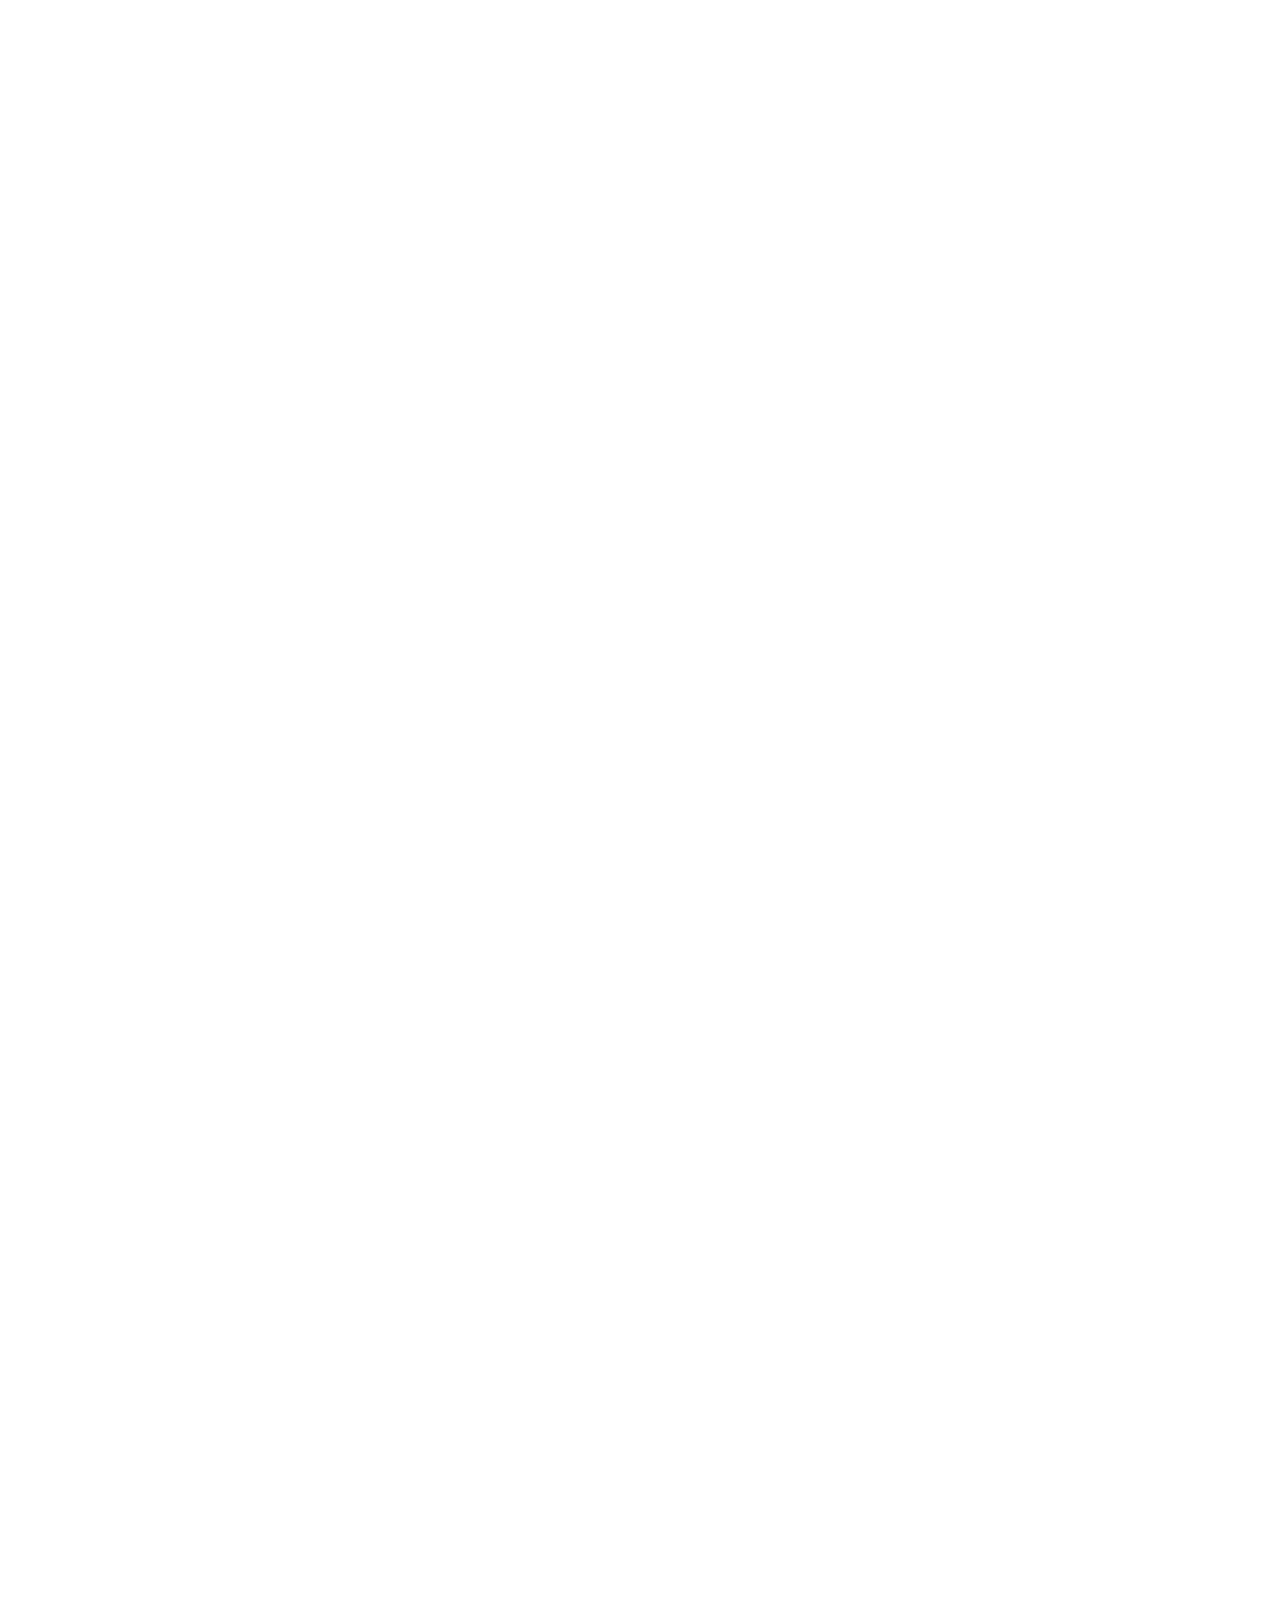
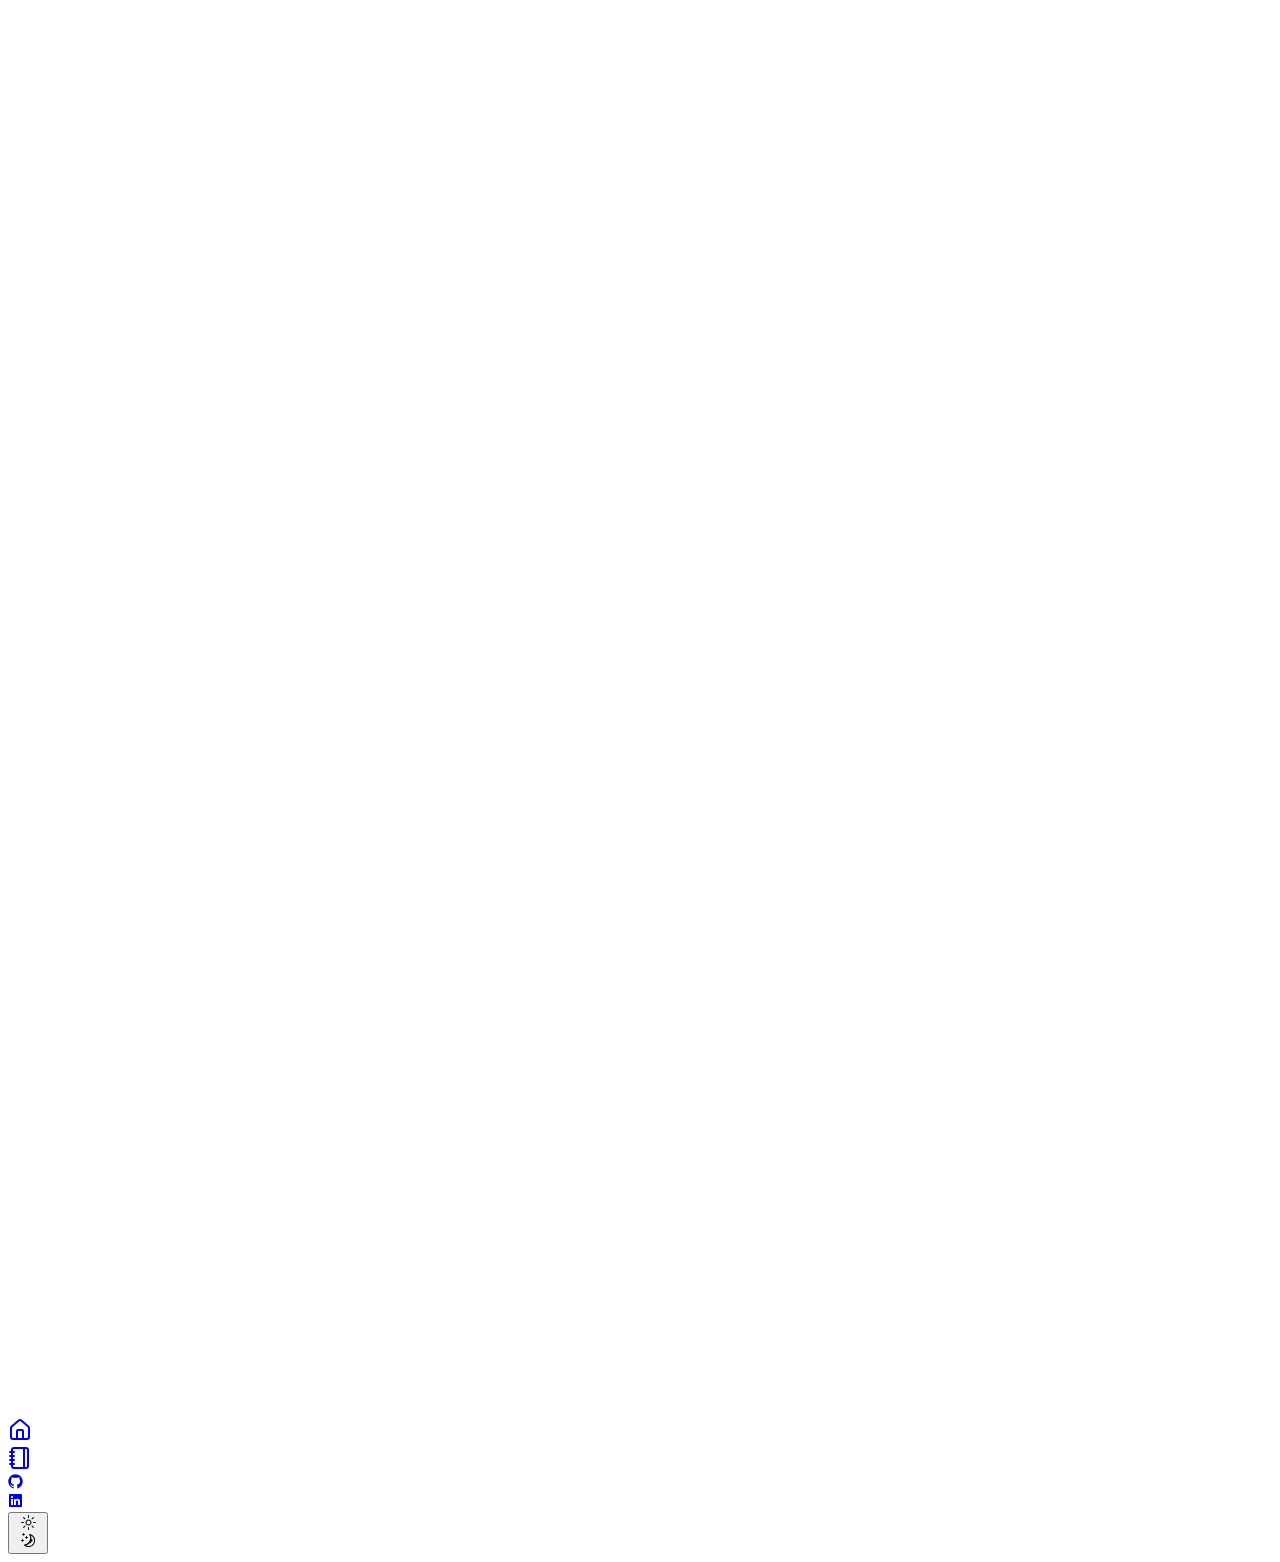
==== commit 3d82fd7d: "Added new files" ====
--- a/index.html
+++ b/index.html
@@ -1,5 +1 @@
-<<<<<<< HEAD
-<!doctype html><html lang="en"><head><meta charset="utf-8"/><link rel="icon" href="/portfolio/favicon.ico"/><meta name="viewport" content="width=device-width,initial-scale=1"/><meta name="theme-color" content="#000000"/><meta name="description" content="This portfolio is intended to exhibit my programming talents, skills, and work approach."/><link rel="apple-touch-icon" href="/portfolio/logo192.png"/><link rel="manifest" href="/portfolio/manifest.json"/><link rel="preconnect" href="https://fonts.googleapis.com"><link rel="preconnect" href="https://fonts.gstatic.com" crossorigin><link href="https://fonts.googleapis.com/css2?family=Montserrat:ital,wght@0,400;0,500;0,600;0,700;0,800;1,400;1,500;1,600;1,700;1,800&display=swap" rel="stylesheet"><link href="https://unpkg.com/boxicons@2.1.2/css/boxicons.min.css" rel="stylesheet"><title>My Portfolio</title><script defer="defer" src="/portfolio/static/js/main.2218e1ae.js"></script><link href="/portfolio/static/css/main.164a1e0c.css" rel="stylesheet"></head><body><noscript>You need to enable JavaScript to run this app.</noscript><div id="root"></div></body></html>
-=======
-<!DOCTYPE html><html lang="en"><head><meta charSet="utf-8"/><meta name="viewport" content="width=device-width, initial-scale=1"/><link rel="preload" href="/_next/static/media/a34f9d1faa5f3315-s.p.woff2" as="font" crossorigin="" type="font/woff2"/><link rel="stylesheet" href="/_next/static/css/432fc89b31b791c0.css" data-precedence="next"/><link rel="preload" as="script" fetchPriority="low" href="/_next/static/chunks/webpack-ba82f59e93337072.js"/><script src="/_next/static/chunks/4bd1b696-966a29b686332601.js" async=""></script><script src="/_next/static/chunks/215-a6d37ff758b853da.js" async=""></script><script src="/_next/static/chunks/main-app-cce6318aea911f14.js" async=""></script><script src="/_next/static/chunks/0e5ce63c-0ea8e9b2faebd11f.js" async=""></script><script src="/_next/static/chunks/471-bc6d525082c30c26.js" async=""></script><script src="/_next/static/chunks/283-5ff6abe767ce91f0.js" async=""></script><script src="/_next/static/chunks/app/layout-62ef1a50d47b739e.js" async=""></script><script src="/_next/static/chunks/723-2924a316c1099d43.js" async=""></script><script src="/_next/static/chunks/app/page-b20decb3d7d66118.js" async=""></script><meta name="next-size-adjust"/><title>Portfolio</title><meta name="description" content="Shan Padayhag&#x27;s software engineer portfolio highlights skills in TypeScript, PHP, Laravel, Next.js, and database optimization. Based in Manila, Philippines."/><meta name="keywords" content="Software Engineer,TypeScript,PHP,Laravel,Next.js,Shan Padayhag,Manila"/><meta name="robots" content="index, follow"/><meta name="googlebot" content="index, follow, max-video-preview:-1, max-image-preview:large, max-snippet:-1"/><meta property="og:title" content="Shan Padayhag – Software Engineer Portfolio"/><meta property="og:description" content="Explore Shan Padayhag&#x27;s portfolio, showcasing expertise in TypeScript, PHP, Laravel, and Next.js. Discover innovative projects with a focus on database optimization, high-performance solutions, and problem-solving. Based in Manila, Philippines."/><meta property="og:url" content="https://shanpadayhag.github.io"/><meta property="og:site_name" content="Shan Padayhag"/><meta property="og:locale" content="en_US"/><meta property="og:image" content="https://lh3.googleusercontent.com/d/1cTAzejGboBmxZ8zArLPaYIvsEY8Zf2NA"/><meta property="og:image:width" content="1200"/><meta property="og:image:height" content="630"/><meta property="og:image:alt" content="Shan Padayhag Portfolio"/><meta property="og:type" content="website"/><meta name="twitter:card" content="summary_large_image"/><meta name="twitter:title" content="Shan Padayhag"/><meta name="twitter:description" content="Explore Shan Padayhag&#x27;s portfolio, showcasing expertise in TypeScript, PHP, Laravel, and Next.js. Discover innovative projects with a focus on database optimization, high-performance solutions, and problem-solving. Based in Manila, Philippines."/><meta name="twitter:image" content="https://lh3.googleusercontent.com/d/1cTAzejGboBmxZ8zArLPaYIvsEY8Zf2NA"/><meta name="twitter:image:width" content="1200"/><meta name="twitter:image:height" content="630"/><meta name="twitter:image:alt" content="Shan Padayhag Portfolio"/><link rel="icon" href="/icon.svg?c43f19721cdad3ab" type="image/svg+xml" sizes="any"/><script src="/_next/static/chunks/polyfills-42372ed130431b0a.js" noModule=""></script></head><body class="min-h-screen bg-background font-sans antialiased max-w-2xl mx-auto py-12 sm:py-24 px-6 __variable_d65c78"><script>((e,t,r,n,o,i,a,s)=>{let l=document.documentElement,u=["light","dark"];function c(t){(Array.isArray(e)?e:[e]).forEach(e=>{let r="class"===e,n=r&&i?o.map(e=>i[e]||e):o;r?(l.classList.remove(...n),l.classList.add(t)):l.setAttribute(e,t)}),s&&u.includes(t)&&(l.style.colorScheme=t)}if(n)c(n);else try{let e=localStorage.getItem(t)||r,n=a&&"system"===e?window.matchMedia("(prefers-color-scheme: dark)").matches?"dark":"light":e;c(n)}catch(e){}})("class","theme","light",null,["light","dark"],null,true,true)</script><main class="flex flex-col min-h-[100dvh] space-y-10"><section id="hero"><div class="mx-auto w-full max-w-2xl space-y-8"><div class="gap-2 flex justify-between"><div class="flex-col flex flex-1 space-y-1.5"><div class="flex"><span class="inline-block text-3xl font-bold tracking-tighter sm:text-5xl xl:text-6xl/none" style="opacity:0;filter:blur(8px);transform:translateY(8px)">Hi, I&#x27;m Shan 👋</span></div><div class="flex"><span class="inline-block max-w-[600px] md:text-xl" style="opacity:0;filter:blur(8px);transform:translateY(8px)">All-rounder developer adept with both front-end and back-end, boasting a significant involvement in projects as lead developer. Typescript, JavaScript, PHP, Python, Java, Dart--name it, I can do it.</span></div></div><div style="opacity:0;filter:blur(6px);transform:translateY(6px)"><span class="relative flex shrink-0 overflow-hidden rounded-full size-28 border"><span class="flex h-full w-full items-center justify-center rounded-full bg-muted">SP</span></span></div></div></div></section><section id="about"><div style="opacity:0;filter:blur(6px);transform:translateY(6px)"><h2 class="text-xl font-bold">About</h2></div><div style="opacity:0;filter:blur(6px);transform:translateY(6px)"><p>In 2024, I completed my Master’s in Computer Science while balancing a full-time role as a software engineer. Over the past few years, I’ve focused on building my technical skills in real-world settings rather than traditional academics, honing my expertise in TypeScript, PHP, and React through hands-on projects. I’ve worked as a lead developer, interned in cybersecurity, and collaborated with cross-functional teams to deliver high-quality solutions.</p><p class="mt-4">Outside of work, you’ll find me at the table tennis court, where I exercise both body and mind. It’s my go-to activity to recharge and find fresh perspectives, which I bring back to my work with renewed focus.</p></div></section><section id="work"><div class="flex min-h-0 flex-col gap-y-3"><div style="opacity:0;filter:blur(6px);transform:translateY(6px)"><h2 class="text-xl font-bold">Work Experience</h2></div><div style="opacity:0;filter:blur(6px);transform:translateY(6px)"><a class="block cursor-pointer" href="https://prowessproperty.ca"><div class="border bg-card text-card-foreground flex rounded-lg border-none shadow-none items-start"><div class="flex-none"><span class="relative flex shrink-0 overflow-hidden rounded-full border size-12 m-auto bg-muted-background dark:bg-foreground"><span class="flex h-full w-full items-center justify-center rounded-full bg-muted">P</span></span></div><div class="flex-grow ml-4 items-center flex-col group"><div class="flex flex-col space-y-1.5 p-0"><div class="flex items-center justify-between"><div class="flex flex-col items-start gap-x-2 text-base"><h3 class="inline-flex items-center justify-center font-semibold leading-none text-xs sm:text-sm pt-1">Prowess Property Management Inc.<span class="inline-flex gap-x-1"></span><svg xmlns="http://www.w3.org/2000/svg" width="24" height="24" viewBox="0 0 24 24" fill="none" stroke="currentColor" stroke-width="2" stroke-linecap="round" stroke-linejoin="round" class="lucide lucide-chevron-right size-4 translate-x-0 transform opacity-0 transition-all duration-300 ease-out group-hover:translate-x-1 group-hover:opacity-100 rotate-0"><path d="m9 18 6-6-6-6"></path></svg></h3><div class="font-sans text-xs">Freelance Developer</div></div><div class="text-xs sm:text-sm tabular-nums text-muted-foreground text-right">June 2024 - September 2024</div></div></div><div class="mt-2 text-xs sm:text-sm" style="opacity:0;height:0px">Developed a companion system for Prowess Property to enable partners to access and view relevant data, reducing the need for manual reporting. Designed with user-friendly interfaces and secure data access, the system streamlined data-sharing processes, enhancing transparency and improving collaboration with partners. This addition complemented the initial system, creating an integrated solution to support both internal operations and external partnerships.</div></div></div></a></div><div style="opacity:0;filter:blur(6px);transform:translateY(6px)"><a class="block cursor-pointer" href="#"><div class="border bg-card text-card-foreground flex rounded-lg border-none shadow-none items-start"><div class="flex-none"><span class="relative flex shrink-0 overflow-hidden rounded-full border size-12 m-auto bg-muted-background dark:bg-foreground"><span class="flex h-full w-full items-center justify-center rounded-full bg-muted">M</span></span></div><div class="flex-grow ml-4 items-center flex-col group"><div class="flex flex-col space-y-1.5 p-0"><div class="flex items-center justify-between"><div class="flex flex-col items-start gap-x-2 text-base"><h3 class="inline-flex items-center justify-center font-semibold leading-none text-xs sm:text-sm pt-1">Mabizza IT Solutions<span class="inline-flex gap-x-1"></span><svg xmlns="http://www.w3.org/2000/svg" width="24" height="24" viewBox="0 0 24 24" fill="none" stroke="currentColor" stroke-width="2" stroke-linecap="round" stroke-linejoin="round" class="lucide lucide-chevron-right size-4 translate-x-0 transform opacity-0 transition-all duration-300 ease-out group-hover:translate-x-1 group-hover:opacity-100 rotate-0"><path d="m9 18 6-6-6-6"></path></svg></h3><div class="font-sans text-xs">Software Engineer</div></div><div class="text-xs sm:text-sm tabular-nums text-muted-foreground text-right">December 2023 - July 2024</div></div></div><div class="mt-2 text-xs sm:text-sm" style="opacity:0;height:0px">Returned to Mabizza IT Solutions as a Software Engineer after a 4-month OJT break, resuming work on ongoing projects and contributing to new initiatives. Leveraged prior experience to quickly reintegrate with the team, ensuring continuity and maintaining high standards in software development and maintenance. Focused on delivering efficient solutions and supporting team goals with renewed insights gained during the OJT experience.</div></div></div></a></div><div style="opacity:0;filter:blur(6px);transform:translateY(6px)"><a class="block cursor-pointer" href="https://prowessproperty.ca"><div class="border bg-card text-card-foreground flex rounded-lg border-none shadow-none items-start"><div class="flex-none"><span class="relative flex shrink-0 overflow-hidden rounded-full border size-12 m-auto bg-muted-background dark:bg-foreground"><span class="flex h-full w-full items-center justify-center rounded-full bg-muted">P</span></span></div><div class="flex-grow ml-4 items-center flex-col group"><div class="flex flex-col space-y-1.5 p-0"><div class="flex items-center justify-between"><div class="flex flex-col items-start gap-x-2 text-base"><h3 class="inline-flex items-center justify-center font-semibold leading-none text-xs sm:text-sm pt-1">Prowess Property Management Inc.<span class="inline-flex gap-x-1"></span><svg xmlns="http://www.w3.org/2000/svg" width="24" height="24" viewBox="0 0 24 24" fill="none" stroke="currentColor" stroke-width="2" stroke-linecap="round" stroke-linejoin="round" class="lucide lucide-chevron-right size-4 translate-x-0 transform opacity-0 transition-all duration-300 ease-out group-hover:translate-x-1 group-hover:opacity-100 rotate-0"><path d="m9 18 6-6-6-6"></path></svg></h3><div class="font-sans text-xs">Freelance Developer</div></div><div class="text-xs sm:text-sm tabular-nums text-muted-foreground text-right">May 2023 - February 2024</div></div></div><div class="mt-2 text-xs sm:text-sm" style="opacity:0;height:0px">Developed a custom system to streamline and enhance operational processes for Prowess Property. Collaborated with stakeholders to understand business requirements and translated them into functional software solutions. Implemented efficient workflows to improve productivity and support business objectives.</div></div></div></a></div><div style="opacity:0;filter:blur(6px);transform:translateY(6px)"><a class="block cursor-pointer" href="https://cytechint.com"><div class="border bg-card text-card-foreground flex rounded-lg border-none shadow-none items-start"><div class="flex-none"><span class="relative flex shrink-0 overflow-hidden rounded-full border size-12 m-auto bg-muted-background dark:bg-foreground"><span class="flex h-full w-full items-center justify-center rounded-full bg-muted">C</span></span></div><div class="flex-grow ml-4 items-center flex-col group"><div class="flex flex-col space-y-1.5 p-0"><div class="flex items-center justify-between"><div class="flex flex-col items-start gap-x-2 text-base"><h3 class="inline-flex items-center justify-center font-semibold leading-none text-xs sm:text-sm pt-1">CyTech International<span class="inline-flex gap-x-1"></span><svg xmlns="http://www.w3.org/2000/svg" width="24" height="24" viewBox="0 0 24 24" fill="none" stroke="currentColor" stroke-width="2" stroke-linecap="round" stroke-linejoin="round" class="lucide lucide-chevron-right size-4 translate-x-0 transform opacity-0 transition-all duration-300 ease-out group-hover:translate-x-1 group-hover:opacity-100 rotate-0"><path d="m9 18 6-6-6-6"></path></svg></h3><div class="font-sans text-xs">Cyber Security Operation Center Analyst Tier 1 Intern</div></div><div class="text-xs sm:text-sm tabular-nums text-muted-foreground text-right">August 2023 - November 2023</div></div></div><div class="mt-2 text-xs sm:text-sm" style="opacity:0;height:0px">Developed a custom system to streamline and enhance operational processes for Prowess Property. Collaborated with stakeholders to understand business requirements and translated them into functional software solutions. Implemented efficient workflows to improve productivity and support business objectives.</div></div></div></a></div><div style="opacity:0;filter:blur(6px);transform:translateY(6px)"><a class="block cursor-pointer" href="#"><div class="border bg-card text-card-foreground flex rounded-lg border-none shadow-none items-start"><div class="flex-none"><span class="relative flex shrink-0 overflow-hidden rounded-full border size-12 m-auto bg-muted-background dark:bg-foreground"><span class="flex h-full w-full items-center justify-center rounded-full bg-muted">M</span></span></div><div class="flex-grow ml-4 items-center flex-col group"><div class="flex flex-col space-y-1.5 p-0"><div class="flex items-center justify-between"><div class="flex flex-col items-start gap-x-2 text-base"><h3 class="inline-flex items-center justify-center font-semibold leading-none text-xs sm:text-sm pt-1">Mabizza IT Solutions<span class="inline-flex gap-x-1"></span><svg xmlns="http://www.w3.org/2000/svg" width="24" height="24" viewBox="0 0 24 24" fill="none" stroke="currentColor" stroke-width="2" stroke-linecap="round" stroke-linejoin="round" class="lucide lucide-chevron-right size-4 translate-x-0 transform opacity-0 transition-all duration-300 ease-out group-hover:translate-x-1 group-hover:opacity-100 rotate-0"><path d="m9 18 6-6-6-6"></path></svg></h3><div class="font-sans text-xs">Software Engineer</div></div><div class="text-xs sm:text-sm tabular-nums text-muted-foreground text-right">September 2022 - August 2023</div></div></div><div class="mt-2 text-xs sm:text-sm" style="opacity:0;height:0px">Contributed to the development and maintenance of applications using React, Git, and SQL, collaborating with cross-functional teams to design and deliver solutions that met user needs. Played a key role in application development and maintenance. Worked closely with teams to analyze user needs and design, test, and develop software solutions.</div></div></div></a></div><div style="opacity:0;filter:blur(6px);transform:translateY(6px)"><a class="block cursor-pointer" href="#"><div class="border bg-card text-card-foreground flex rounded-lg border-none shadow-none items-start"><div class="flex-none"><span class="relative flex shrink-0 overflow-hidden rounded-full border size-12 m-auto bg-muted-background dark:bg-foreground"><span class="flex h-full w-full items-center justify-center rounded-full bg-muted">W</span></span></div><div class="flex-grow ml-4 items-center flex-col group"><div class="flex flex-col space-y-1.5 p-0"><div class="flex items-center justify-between"><div class="flex flex-col items-start gap-x-2 text-base"><h3 class="inline-flex items-center justify-center font-semibold leading-none text-xs sm:text-sm pt-1">Whitelide Solutions<span class="inline-flex gap-x-1"></span><svg xmlns="http://www.w3.org/2000/svg" width="24" height="24" viewBox="0 0 24 24" fill="none" stroke="currentColor" stroke-width="2" stroke-linecap="round" stroke-linejoin="round" class="lucide lucide-chevron-right size-4 translate-x-0 transform opacity-0 transition-all duration-300 ease-out group-hover:translate-x-1 group-hover:opacity-100 rotate-0"><path d="m9 18 6-6-6-6"></path></svg></h3><div class="font-sans text-xs">Lead Developer</div></div><div class="text-xs sm:text-sm tabular-nums text-muted-foreground text-right">May 2021 - September 2022</div></div></div><div class="mt-2 text-xs sm:text-sm" style="opacity:0;height:0px">Led a team in developing software solutions using TypeScript and PHP, overseeing the entire development lifecycle to ensure timely and budget-compliant delivery. Established coding standards and optimized development processes to enhance code quality and maintainability. Mentored junior developers to foster team growth and boost productivity.</div></div></div></a></div></div></section><section id="education"><div class="flex min-h-0 flex-col gap-y-3"><div style="opacity:0;filter:blur(6px);transform:translateY(6px)"><h2 class="text-xl font-bold">Education</h2></div><div style="opacity:0;filter:blur(6px);transform:translateY(6px)"><a class="block cursor-pointer" href="https://www.xu.edu.ph"><div class="border bg-card text-card-foreground flex rounded-lg border-none shadow-none items-start"><div class="flex-none"><span class="relative flex shrink-0 overflow-hidden rounded-full border size-12 m-auto bg-muted-background dark:bg-foreground"><span class="flex h-full w-full items-center justify-center rounded-full bg-muted">X</span></span></div><div class="flex-grow ml-4 items-center flex-col group"><div class="flex flex-col space-y-1.5 p-0"><div class="flex items-center justify-between"><div class="flex flex-col items-start gap-x-2 text-base"><h3 class="inline-flex items-center justify-center font-semibold leading-none text-xs sm:text-sm pt-1">Xavier University - Ateneo de Cagayan<svg xmlns="http://www.w3.org/2000/svg" width="24" height="24" viewBox="0 0 24 24" fill="none" stroke="currentColor" stroke-width="2" stroke-linecap="round" stroke-linejoin="round" class="lucide lucide-chevron-right size-4 translate-x-0 transform opacity-0 transition-all duration-300 ease-out group-hover:translate-x-1 group-hover:opacity-100 rotate-0"><path d="m9 18 6-6-6-6"></path></svg></h3><div class="font-sans text-xs">Bachelor of Science in Computer Science</div></div><div class="text-xs sm:text-sm tabular-nums text-muted-foreground text-right">2019 - 2024</div></div></div></div></div></a></div></div></section><section id="skills"><div class="flex min-h-0 flex-col gap-y-3"><div style="opacity:0;filter:blur(6px);transform:translateY(6px)"><h2 class="text-xl font-bold">Skills</h2></div><div class="flex flex-wrap gap-1"><div style="opacity:0;filter:blur(6px);transform:translateY(6px)"><div class="inline-flex items-center rounded-md border px-2.5 py-0.5 text-xs font-semibold transition-colors focus:outline-none focus:ring-2 focus:ring-ring focus:ring-offset-2 border-transparent bg-primary text-primary-foreground shadow hover:bg-primary/80">React.js</div></div><div style="opacity:0;filter:blur(6px);transform:translateY(6px)"><div class="inline-flex items-center rounded-md border px-2.5 py-0.5 text-xs font-semibold transition-colors focus:outline-none focus:ring-2 focus:ring-ring focus:ring-offset-2 border-transparent bg-primary text-primary-foreground shadow hover:bg-primary/80">Next.js</div></div><div style="opacity:0;filter:blur(6px);transform:translateY(6px)"><div class="inline-flex items-center rounded-md border px-2.5 py-0.5 text-xs font-semibold transition-colors focus:outline-none focus:ring-2 focus:ring-ring focus:ring-offset-2 border-transparent bg-primary text-primary-foreground shadow hover:bg-primary/80">Typescript</div></div><div style="opacity:0;filter:blur(6px);transform:translateY(6px)"><div class="inline-flex items-center rounded-md border px-2.5 py-0.5 text-xs font-semibold transition-colors focus:outline-none focus:ring-2 focus:ring-ring focus:ring-offset-2 border-transparent bg-primary text-primary-foreground shadow hover:bg-primary/80">Node.js</div></div><div style="opacity:0;filter:blur(6px);transform:translateY(6px)"><div class="inline-flex items-center rounded-md border px-2.5 py-0.5 text-xs font-semibold transition-colors focus:outline-none focus:ring-2 focus:ring-ring focus:ring-offset-2 border-transparent bg-primary text-primary-foreground shadow hover:bg-primary/80">MySQL</div></div><div style="opacity:0;filter:blur(6px);transform:translateY(6px)"><div class="inline-flex items-center rounded-md border px-2.5 py-0.5 text-xs font-semibold transition-colors focus:outline-none focus:ring-2 focus:ring-ring focus:ring-offset-2 border-transparent bg-primary text-primary-foreground shadow hover:bg-primary/80">MongoDB</div></div><div style="opacity:0;filter:blur(6px);transform:translateY(6px)"><div class="inline-flex items-center rounded-md border px-2.5 py-0.5 text-xs font-semibold transition-colors focus:outline-none focus:ring-2 focus:ring-ring focus:ring-offset-2 border-transparent bg-primary text-primary-foreground shadow hover:bg-primary/80">Docker</div></div><div style="opacity:0;filter:blur(6px);transform:translateY(6px)"><div class="inline-flex items-center rounded-md border px-2.5 py-0.5 text-xs font-semibold transition-colors focus:outline-none focus:ring-2 focus:ring-ring focus:ring-offset-2 border-transparent bg-primary text-primary-foreground shadow hover:bg-primary/80">Object Oriented Design</div></div><div style="opacity:0;filter:blur(6px);transform:translateY(6px)"><div class="inline-flex items-center rounded-md border px-2.5 py-0.5 text-xs font-semibold transition-colors focus:outline-none focus:ring-2 focus:ring-ring focus:ring-offset-2 border-transparent bg-primary text-primary-foreground shadow hover:bg-primary/80">CI/CD</div></div><div style="opacity:0;filter:blur(6px);transform:translateY(6px)"><div class="inline-flex items-center rounded-md border px-2.5 py-0.5 text-xs font-semibold transition-colors focus:outline-none focus:ring-2 focus:ring-ring focus:ring-offset-2 border-transparent bg-primary text-primary-foreground shadow hover:bg-primary/80">Test Driven Development</div></div></div></div></section><section id="projects"><div class="space-y-12 w-full py-12"><div style="opacity:0;filter:blur(6px);transform:translateY(6px)"><div class="flex flex-col items-center justify-center space-y-4 text-center"><div class="space-y-2"><div class="inline-block rounded-lg bg-foreground text-background px-3 py-1 text-sm">My Projects</div><h2 class="text-3xl font-bold tracking-tighter sm:text-5xl">Check out my latest work</h2><p class="text-muted-foreground md:text-xl/relaxed lg:text-base/relaxed xl:text-xl/relaxed">I&#x27;ve worked on a variety of projects, from simple websites to complex web applications. Here are a few of my favorites.</p></div></div></div><div class="grid grid-cols-1 gap-3 sm:grid-cols-2 max-w-[800px] mx-auto"><div style="opacity:0;filter:blur(6px);transform:translateY(6px)"><div class="rounded-xl bg-card text-card-foreground shadow flex flex-col overflow-hidden border hover:shadow-lg transition-all duration-300 ease-out h-full"><a class="block" href="#"><img alt="Prowess Homeowner Portal" loading="lazy" width="500" height="300" decoding="async" data-nimg="1" class="h-40 w-full overflow-hidden object-cover object-top" style="color:transparent" src="https://lh3.googleusercontent.com/d/1pTb_cv7ahpJ5UscmZZG61ge8yghsm4jP"/></a><div class="flex flex-col space-y-1.5 p-6 px-2"><div class="space-y-1"><div class="font-semibold tracking-tight mt-1 text-base">Prowess Homeowner Portal</div><time class="font-sans text-xs">Jun 2024 - Sep 2024</time><div class="hidden font-sans text-xs underline print:visible"></div><p class="prose max-w-full text-pretty font-sans text-xs text-muted-foreground dark:prose-invert">With the need for seamless communication in property management, I designed a homeowner view within the system, allowing property owners to access reports directly, anytime and anywhere. This feature empowers homeowners with real-time insights into their properties while reducing the reporting workload for property managers, streamlining operations and improving transparency.</p></div></div><div class="p-6 pt-0 mt-auto flex flex-col px-2"><div class="mt-2 flex flex-wrap gap-1"><div class="inline-flex items-center rounded-md border font-semibold transition-colors focus:outline-none focus:ring-2 focus:ring-ring focus:ring-offset-2 border-transparent bg-secondary text-secondary-foreground hover:bg-secondary/80 px-1 py-0 text-[10px]">Laravel 11</div><div class="inline-flex items-center rounded-md border font-semibold transition-colors focus:outline-none focus:ring-2 focus:ring-ring focus:ring-offset-2 border-transparent bg-secondary text-secondary-foreground hover:bg-secondary/80 px-1 py-0 text-[10px]">PHP 8.3</div><div class="inline-flex items-center rounded-md border font-semibold transition-colors focus:outline-none focus:ring-2 focus:ring-ring focus:ring-offset-2 border-transparent bg-secondary text-secondary-foreground hover:bg-secondary/80 px-1 py-0 text-[10px]">MySQL</div><div class="inline-flex items-center rounded-md border font-semibold transition-colors focus:outline-none focus:ring-2 focus:ring-ring focus:ring-offset-2 border-transparent bg-secondary text-secondary-foreground hover:bg-secondary/80 px-1 py-0 text-[10px]">Next.js</div><div class="inline-flex items-center rounded-md border font-semibold transition-colors focus:outline-none focus:ring-2 focus:ring-ring focus:ring-offset-2 border-transparent bg-secondary text-secondary-foreground hover:bg-secondary/80 px-1 py-0 text-[10px]">TypeScript</div><div class="inline-flex items-center rounded-md border font-semibold transition-colors focus:outline-none focus:ring-2 focus:ring-ring focus:ring-offset-2 border-transparent bg-secondary text-secondary-foreground hover:bg-secondary/80 px-1 py-0 text-[10px]">TailwindCSS</div></div></div><div class="flex items-center p-6 pt-0 px-2 pb-2"><div class="flex flex-row flex-wrap items-start gap-1"><a target="_blank" href="https://homeowner.prowessproperty.ca/login"><div class="items-center rounded-md border font-semibold transition-colors focus:outline-none focus:ring-2 focus:ring-ring focus:ring-offset-2 border-transparent bg-primary text-primary-foreground shadow hover:bg-primary/80 flex gap-2 px-2 py-1 text-[10px]"><svg xmlns="http://www.w3.org/2000/svg" width="24" height="24" viewBox="0 0 24 24" fill="none" stroke="currentColor" stroke-width="2" stroke-linecap="round" stroke-linejoin="round" class="lucide lucide-globe size-3"><circle cx="12" cy="12" r="10"></circle><path d="M12 2a14.5 14.5 0 0 0 0 20 14.5 14.5 0 0 0 0-20"></path><path d="M2 12h20"></path></svg>Website</div></a></div></div></div></div><div style="opacity:0;filter:blur(6px);transform:translateY(6px)"><div class="rounded-xl bg-card text-card-foreground shadow flex flex-col overflow-hidden border hover:shadow-lg transition-all duration-300 ease-out h-full"><a class="block" href="#"><img alt="Property Management System" loading="lazy" width="500" height="300" decoding="async" data-nimg="1" class="h-40 w-full overflow-hidden object-cover object-top" style="color:transparent" src="https://lh3.googleusercontent.com/d/1duYaFOuRocrgqdO9OwtvjnsnoytWT0lz"/></a><div class="flex flex-col space-y-1.5 p-6 px-2"><div class="space-y-1"><div class="font-semibold tracking-tight mt-1 text-base">Property Management System</div><time class="font-sans text-xs">May 2023 - Feb 2024</time><div class="hidden font-sans text-xs underline print:visible"></div><p class="prose max-w-full text-pretty font-sans text-xs text-muted-foreground dark:prose-invert">With the increasing complexity of managing multiple properties, I developed a SaaS property management system that allows owners to list and organize reservations seamlessly. This system helps streamline processes, providing a centralized platform for tracking bookings across various properties. It also features report generation, saving valuable time and making property management more efficient.</p></div></div><div class="p-6 pt-0 mt-auto flex flex-col px-2"><div class="mt-2 flex flex-wrap gap-1"><div class="inline-flex items-center rounded-md border font-semibold transition-colors focus:outline-none focus:ring-2 focus:ring-ring focus:ring-offset-2 border-transparent bg-secondary text-secondary-foreground hover:bg-secondary/80 px-1 py-0 text-[10px]">Laravel 10</div><div class="inline-flex items-center rounded-md border font-semibold transition-colors focus:outline-none focus:ring-2 focus:ring-ring focus:ring-offset-2 border-transparent bg-secondary text-secondary-foreground hover:bg-secondary/80 px-1 py-0 text-[10px]">PHP 8.3</div><div class="inline-flex items-center rounded-md border font-semibold transition-colors focus:outline-none focus:ring-2 focus:ring-ring focus:ring-offset-2 border-transparent bg-secondary text-secondary-foreground hover:bg-secondary/80 px-1 py-0 text-[10px]">MySQL</div><div class="inline-flex items-center rounded-md border font-semibold transition-colors focus:outline-none focus:ring-2 focus:ring-ring focus:ring-offset-2 border-transparent bg-secondary text-secondary-foreground hover:bg-secondary/80 px-1 py-0 text-[10px]">React.js</div><div class="inline-flex items-center rounded-md border font-semibold transition-colors focus:outline-none focus:ring-2 focus:ring-ring focus:ring-offset-2 border-transparent bg-secondary text-secondary-foreground hover:bg-secondary/80 px-1 py-0 text-[10px]">TypeScript</div><div class="inline-flex items-center rounded-md border font-semibold transition-colors focus:outline-none focus:ring-2 focus:ring-ring focus:ring-offset-2 border-transparent bg-secondary text-secondary-foreground hover:bg-secondary/80 px-1 py-0 text-[10px]">TailwindCSS</div></div></div><div class="flex items-center p-6 pt-0 px-2 pb-2"><div class="flex flex-row flex-wrap items-start gap-1"><a target="_blank" href="https://pms.prowessproperty.ca/login"><div class="items-center rounded-md border font-semibold transition-colors focus:outline-none focus:ring-2 focus:ring-ring focus:ring-offset-2 border-transparent bg-primary text-primary-foreground shadow hover:bg-primary/80 flex gap-2 px-2 py-1 text-[10px]"><svg xmlns="http://www.w3.org/2000/svg" width="24" height="24" viewBox="0 0 24 24" fill="none" stroke="currentColor" stroke-width="2" stroke-linecap="round" stroke-linejoin="round" class="lucide lucide-globe size-3"><circle cx="12" cy="12" r="10"></circle><path d="M12 2a14.5 14.5 0 0 0 0 20 14.5 14.5 0 0 0 0-20"></path><path d="M2 12h20"></path></svg>Website</div></a></div></div></div></div><div style="opacity:0;filter:blur(6px);transform:translateY(6px)"><div class="rounded-xl bg-card text-card-foreground shadow flex flex-col overflow-hidden border hover:shadow-lg transition-all duration-300 ease-out h-full"><a class="block" href="#"><img alt="STL Mobile" loading="lazy" width="500" height="300" decoding="async" data-nimg="1" class="h-40 w-full overflow-hidden object-cover object-top" style="color:transparent" src="https://lh3.googleusercontent.com/d/1PkqyWxfsJJ2vfmbohVa52q8KuTOJQxv6"/></a><div class="flex flex-col space-y-1.5 p-6 px-2"><div class="space-y-1"><div class="font-semibold tracking-tight mt-1 text-base">STL Mobile</div><time class="font-sans text-xs">Sep 2022 - Jul 2024</time><div class="hidden font-sans text-xs underline print:visible"></div><p class="prose max-w-full text-pretty font-sans text-xs text-muted-foreground dark:prose-invert">STL Mobile is the application designed for Small Town Lottery (STL) Tellers, who play a crucial role in managing client bets. Through the app, tellers enter client bets directly and handle any necessary requests for ticket cancellations. This streamlined tool supports STL operations, ensuring tellers can efficiently process transactions and provide a smooth betting experience for clients.</p></div></div><div class="p-6 pt-0 mt-auto flex flex-col px-2"><div class="mt-2 flex flex-wrap gap-1"><div class="inline-flex items-center rounded-md border font-semibold transition-colors focus:outline-none focus:ring-2 focus:ring-ring focus:ring-offset-2 border-transparent bg-secondary text-secondary-foreground hover:bg-secondary/80 px-1 py-0 text-[10px]">React.js</div><div class="inline-flex items-center rounded-md border font-semibold transition-colors focus:outline-none focus:ring-2 focus:ring-ring focus:ring-offset-2 border-transparent bg-secondary text-secondary-foreground hover:bg-secondary/80 px-1 py-0 text-[10px]">TypeScript</div><div class="inline-flex items-center rounded-md border font-semibold transition-colors focus:outline-none focus:ring-2 focus:ring-ring focus:ring-offset-2 border-transparent bg-secondary text-secondary-foreground hover:bg-secondary/80 px-1 py-0 text-[10px]">Ionic 7</div></div></div><div class="flex items-center p-6 pt-0 px-2 pb-2"><div class="flex flex-row flex-wrap items-start gap-1"><a target="_blank" href="#"><div class="items-center rounded-md border font-semibold transition-colors focus:outline-none focus:ring-2 focus:ring-ring focus:ring-offset-2 border-transparent bg-primary text-primary-foreground shadow hover:bg-primary/80 flex gap-2 px-2 py-1 text-[10px]"><svg xmlns="http://www.w3.org/2000/svg" width="24" height="24" viewBox="0 0 24 24" fill="none" stroke="currentColor" stroke-width="2" stroke-linecap="round" stroke-linejoin="round" class="lucide lucide-smartphone size-3"><rect width="14" height="20" x="5" y="2" rx="2" ry="2"></rect><path d="M12 18h.01"></path></svg>Mobile App</div></a></div></div></div></div><div style="opacity:0;filter:blur(6px);transform:translateY(6px)"><div class="rounded-xl bg-card text-card-foreground shadow flex flex-col overflow-hidden border hover:shadow-lg transition-all duration-300 ease-out h-full"><a class="block" href="#"><img alt="STL Dashboard" loading="lazy" width="500" height="300" decoding="async" data-nimg="1" class="h-40 w-full overflow-hidden object-cover object-top" style="color:transparent" src="https://lh3.googleusercontent.com/d/1nLDlzJtWZ7iKOCLhYth6o-8f9Iz8UeAA"/></a><div class="flex flex-col space-y-1.5 p-6 px-2"><div class="space-y-1"><div class="font-semibold tracking-tight mt-1 text-base">STL Dashboard</div><time class="font-sans text-xs">Sep 2022 - Jul 2024</time><div class="hidden font-sans text-xs underline print:visible"></div><p class="prose max-w-full text-pretty font-sans text-xs text-muted-foreground dark:prose-invert">The STL Dashboard is the admin control center for Small Town Lottery (STL) Operations, providing essential tools for managing lottery activities. This is where game settings are configured, winning numbers are set, and ticket review and cancellation requests are processed. Designed for smooth and secure STL operations, the dashboard ensures admins have everything they need to oversee and adjust game parameters effectively.</p></div></div><div class="p-6 pt-0 mt-auto flex flex-col px-2"><div class="mt-2 flex flex-wrap gap-1"><div class="inline-flex items-center rounded-md border font-semibold transition-colors focus:outline-none focus:ring-2 focus:ring-ring focus:ring-offset-2 border-transparent bg-secondary text-secondary-foreground hover:bg-secondary/80 px-1 py-0 text-[10px]">Laravel 10</div><div class="inline-flex items-center rounded-md border font-semibold transition-colors focus:outline-none focus:ring-2 focus:ring-ring focus:ring-offset-2 border-transparent bg-secondary text-secondary-foreground hover:bg-secondary/80 px-1 py-0 text-[10px]">PHP</div><div class="inline-flex items-center rounded-md border font-semibold transition-colors focus:outline-none focus:ring-2 focus:ring-ring focus:ring-offset-2 border-transparent bg-secondary text-secondary-foreground hover:bg-secondary/80 px-1 py-0 text-[10px]">Bootstrap 3</div><div class="inline-flex items-center rounded-md border font-semibold transition-colors focus:outline-none focus:ring-2 focus:ring-ring focus:ring-offset-2 border-transparent bg-secondary text-secondary-foreground hover:bg-secondary/80 px-1 py-0 text-[10px]">MySQL</div><div class="inline-flex items-center rounded-md border font-semibold transition-colors focus:outline-none focus:ring-2 focus:ring-ring focus:ring-offset-2 border-transparent bg-secondary text-secondary-foreground hover:bg-secondary/80 px-1 py-0 text-[10px]">MongoDB</div><div class="inline-flex items-center rounded-md border font-semibold transition-colors focus:outline-none focus:ring-2 focus:ring-ring focus:ring-offset-2 border-transparent bg-secondary text-secondary-foreground hover:bg-secondary/80 px-1 py-0 text-[10px]">Redis</div><div class="inline-flex items-center rounded-md border font-semibold transition-colors focus:outline-none focus:ring-2 focus:ring-ring focus:ring-offset-2 border-transparent bg-secondary text-secondary-foreground hover:bg-secondary/80 px-1 py-0 text-[10px]">Docker</div></div></div><div class="flex items-center p-6 pt-0 px-2 pb-2"><div class="flex flex-row flex-wrap items-start gap-1"><a target="_blank" href="#"><div class="items-center rounded-md border font-semibold transition-colors focus:outline-none focus:ring-2 focus:ring-ring focus:ring-offset-2 border-transparent bg-primary text-primary-foreground shadow hover:bg-primary/80 flex gap-2 px-2 py-1 text-[10px]"><svg xmlns="http://www.w3.org/2000/svg" width="24" height="24" viewBox="0 0 24 24" fill="none" stroke="currentColor" stroke-width="2" stroke-linecap="round" stroke-linejoin="round" class="lucide lucide-globe size-3"><circle cx="12" cy="12" r="10"></circle><path d="M12 2a14.5 14.5 0 0 0 0 20 14.5 14.5 0 0 0 0-20"></path><path d="M2 12h20"></path></svg>Website</div></a></div></div></div></div><div style="opacity:0;filter:blur(6px);transform:translateY(6px)"><div class="rounded-xl bg-card text-card-foreground shadow flex flex-col overflow-hidden border hover:shadow-lg transition-all duration-300 ease-out h-full"><a class="block" href="#"><img alt="Lendster Online Dashboard" loading="lazy" width="500" height="300" decoding="async" data-nimg="1" class="h-40 w-full overflow-hidden object-cover object-top" style="color:transparent" src="https://lh3.googleusercontent.com/d/1m0QOIRoyXDcrYzgu1rJcigLM5XZVs2vX"/></a><div class="flex flex-col space-y-1.5 p-6 px-2"><div class="space-y-1"><div class="font-semibold tracking-tight mt-1 text-base">Lendster Online Dashboard</div><time class="font-sans text-xs">May 2021 - Sep 2022</time><div class="hidden font-sans text-xs underline print:visible"></div><p class="prose max-w-full text-pretty font-sans text-xs text-muted-foreground dark:prose-invert">The Lendster Dashboard serves as the admin control center for the Lendster mobile application. This is where essential admin tasks are managed, such as approving loans, reviewing applications, and overseeing other critical operations.</p></div></div><div class="p-6 pt-0 mt-auto flex flex-col px-2"><div class="mt-2 flex flex-wrap gap-1"><div class="inline-flex items-center rounded-md border font-semibold transition-colors focus:outline-none focus:ring-2 focus:ring-ring focus:ring-offset-2 border-transparent bg-secondary text-secondary-foreground hover:bg-secondary/80 px-1 py-0 text-[10px]">Laravel 5</div><div class="inline-flex items-center rounded-md border font-semibold transition-colors focus:outline-none focus:ring-2 focus:ring-ring focus:ring-offset-2 border-transparent bg-secondary text-secondary-foreground hover:bg-secondary/80 px-1 py-0 text-[10px]">PHP</div><div class="inline-flex items-center rounded-md border font-semibold transition-colors focus:outline-none focus:ring-2 focus:ring-ring focus:ring-offset-2 border-transparent bg-secondary text-secondary-foreground hover:bg-secondary/80 px-1 py-0 text-[10px]">MySQL</div><div class="inline-flex items-center rounded-md border font-semibold transition-colors focus:outline-none focus:ring-2 focus:ring-ring focus:ring-offset-2 border-transparent bg-secondary text-secondary-foreground hover:bg-secondary/80 px-1 py-0 text-[10px]">Redis</div></div></div><div class="flex items-center p-6 pt-0 px-2 pb-2"><div class="flex flex-row flex-wrap items-start gap-1"><a target="_blank" href="#"><div class="items-center rounded-md border font-semibold transition-colors focus:outline-none focus:ring-2 focus:ring-ring focus:ring-offset-2 border-transparent bg-primary text-primary-foreground shadow hover:bg-primary/80 flex gap-2 px-2 py-1 text-[10px]"><svg xmlns="http://www.w3.org/2000/svg" width="24" height="24" viewBox="0 0 24 24" fill="none" stroke="currentColor" stroke-width="2" stroke-linecap="round" stroke-linejoin="round" class="lucide lucide-globe size-3"><circle cx="12" cy="12" r="10"></circle><path d="M12 2a14.5 14.5 0 0 0 0 20 14.5 14.5 0 0 0 0-20"></path><path d="M2 12h20"></path></svg>Website</div></a></div></div></div></div><div style="opacity:0;filter:blur(6px);transform:translateY(6px)"><div class="rounded-xl bg-card text-card-foreground shadow flex flex-col overflow-hidden border hover:shadow-lg transition-all duration-300 ease-out h-full"><a class="block" href="#"><img alt="Lendster Online Mobile" loading="lazy" width="500" height="300" decoding="async" data-nimg="1" class="h-40 w-full overflow-hidden object-cover object-top" style="color:transparent" src="https://lh3.googleusercontent.com/d/1GmaXysqMDaVAPfEfAbvvVFN9tZzXp5yw"/></a><div class="flex flex-col space-y-1.5 p-6 px-2"><div class="space-y-1"><div class="font-semibold tracking-tight mt-1 text-base">Lendster Online Mobile</div><time class="font-sans text-xs">May 2021 - Sep 2022</time><div class="hidden font-sans text-xs underline print:visible"></div><p class="prose max-w-full text-pretty font-sans text-xs text-muted-foreground dark:prose-invert">Lendster Mobile is the core of the Lendster platform, designed for users to create accounts, apply for loans, and manage their profiles. It streamlines the entire loan application process, offering a user-friendly interface to make accessing lending services simple and efficient.</p></div></div><div class="p-6 pt-0 mt-auto flex flex-col px-2"><div class="mt-2 flex flex-wrap gap-1"><div class="inline-flex items-center rounded-md border font-semibold transition-colors focus:outline-none focus:ring-2 focus:ring-ring focus:ring-offset-2 border-transparent bg-secondary text-secondary-foreground hover:bg-secondary/80 px-1 py-0 text-[10px]">React Native</div><div class="inline-flex items-center rounded-md border font-semibold transition-colors focus:outline-none focus:ring-2 focus:ring-ring focus:ring-offset-2 border-transparent bg-secondary text-secondary-foreground hover:bg-secondary/80 px-1 py-0 text-[10px]">TypeScript</div></div></div><div class="flex items-center p-6 pt-0 px-2 pb-2"><div class="flex flex-row flex-wrap items-start gap-1"><a target="_blank" href="#"><div class="items-center rounded-md border font-semibold transition-colors focus:outline-none focus:ring-2 focus:ring-ring focus:ring-offset-2 border-transparent bg-primary text-primary-foreground shadow hover:bg-primary/80 flex gap-2 px-2 py-1 text-[10px]"><svg xmlns="http://www.w3.org/2000/svg" width="24" height="24" viewBox="0 0 24 24" fill="none" stroke="currentColor" stroke-width="2" stroke-linecap="round" stroke-linejoin="round" class="lucide lucide-smartphone size-3"><rect width="14" height="20" x="5" y="2" rx="2" ry="2"></rect><path d="M12 18h.01"></path></svg>Mobile App</div></a></div></div></div></div></div></div></section></main><div class="pointer-events-none fixed inset-x-0 bottom-0 z-30 mx-auto mb-4 flex origin-bottom h-full max-h-14"><div class="fixed bottom-0 inset-x-0 h-16 w-full bg-background to-transparent backdrop-blur-lg [-webkit-mask-image:linear-gradient(to_top,black,transparent)] dark:bg-background"></div><div class="w-max p-2 rounded-full border z-50 pointer-events-auto relative mx-auto flex min-h-full h-full items-center px-1 bg-background [box-shadow:0_0_0_1px_rgba(0,0,0,.03),0_2px_4px_rgba(0,0,0,.05),0_12px_24px_rgba(0,0,0,.05)] transform-gpu dark:[border:1px_solid_rgba(255,255,255,.1)] dark:[box-shadow:0_-20px_80px_-20px_#ffffff1f_inset]"><div class="flex aspect-square cursor-pointer items-center justify-center rounded-full" style="width:40px"><a class="inline-flex items-center justify-center gap-2 whitespace-nowrap rounded-md text-sm font-medium transition-colors focus-visible:outline-none focus-visible:ring-1 focus-visible:ring-ring disabled:pointer-events-none disabled:opacity-50 [&amp;_svg]:pointer-events-none [&amp;_svg]:size-4 [&amp;_svg]:shrink-0 hover:bg-accent hover:text-accent-foreground size-12" data-state="closed" href="/"><svg xmlns="http://www.w3.org/2000/svg" width="24" height="24" viewBox="0 0 24 24" fill="none" stroke="currentColor" stroke-width="2" stroke-linecap="round" stroke-linejoin="round" class="lucide lucide-house size-4"><path d="M15 21v-8a1 1 0 0 0-1-1h-4a1 1 0 0 0-1 1v8"></path><path d="M3 10a2 2 0 0 1 .709-1.528l7-5.999a2 2 0 0 1 2.582 0l7 5.999A2 2 0 0 1 21 10v9a2 2 0 0 1-2 2H5a2 2 0 0 1-2-2z"></path></svg></a></div><div class="flex aspect-square cursor-pointer items-center justify-center rounded-full" style="width:40px"><a class="inline-flex items-center justify-center gap-2 whitespace-nowrap rounded-md text-sm font-medium transition-colors focus-visible:outline-none focus-visible:ring-1 focus-visible:ring-ring disabled:pointer-events-none disabled:opacity-50 [&amp;_svg]:pointer-events-none [&amp;_svg]:size-4 [&amp;_svg]:shrink-0 hover:bg-accent hover:text-accent-foreground size-12" data-state="closed" href="/blog"><svg xmlns="http://www.w3.org/2000/svg" width="24" height="24" viewBox="0 0 24 24" fill="none" stroke="currentColor" stroke-width="2" stroke-linecap="round" stroke-linejoin="round" class="lucide lucide-notebook size-4"><path d="M2 6h4"></path><path d="M2 10h4"></path><path d="M2 14h4"></path><path d="M2 18h4"></path><rect width="16" height="20" x="4" y="2" rx="2"></rect><path d="M16 2v20"></path></svg></a></div><div data-orientation="vertical" role="none" class="shrink-0 bg-border w-[1px] h-full" mousex="[object Object]" magnification="60" distance="140"></div><div class="flex aspect-square cursor-pointer items-center justify-center rounded-full" style="width:40px"><a class="inline-flex items-center justify-center gap-2 whitespace-nowrap rounded-md text-sm font-medium transition-colors focus-visible:outline-none focus-visible:ring-1 focus-visible:ring-ring disabled:pointer-events-none disabled:opacity-50 [&amp;_svg]:pointer-events-none [&amp;_svg]:size-4 [&amp;_svg]:shrink-0 hover:bg-accent hover:text-accent-foreground size-12" data-state="closed" href="https://github.com/shanpadayhag"><svg width="15" height="15" viewBox="0 0 15 15" fill="none" xmlns="http://www.w3.org/2000/svg" class="size-4"><path d="M7.49933 0.25C3.49635 0.25 0.25 3.49593 0.25 7.50024C0.25 10.703 2.32715 13.4206 5.2081 14.3797C5.57084 14.446 5.70302 14.2222 5.70302 14.0299C5.70302 13.8576 5.69679 13.4019 5.69323 12.797C3.67661 13.235 3.25112 11.825 3.25112 11.825C2.92132 10.9874 2.44599 10.7644 2.44599 10.7644C1.78773 10.3149 2.49584 10.3238 2.49584 10.3238C3.22353 10.375 3.60629 11.0711 3.60629 11.0711C4.25298 12.1788 5.30335 11.8588 5.71638 11.6732C5.78225 11.205 5.96962 10.8854 6.17658 10.7043C4.56675 10.5209 2.87415 9.89918 2.87415 7.12104C2.87415 6.32925 3.15677 5.68257 3.62053 5.17563C3.54576 4.99226 3.29697 4.25521 3.69174 3.25691C3.69174 3.25691 4.30015 3.06196 5.68522 3.99973C6.26337 3.83906 6.8838 3.75895 7.50022 3.75583C8.1162 3.75895 8.73619 3.83906 9.31523 3.99973C10.6994 3.06196 11.3069 3.25691 11.3069 3.25691C11.7026 4.25521 11.4538 4.99226 11.3795 5.17563C11.8441 5.68257 12.1245 6.32925 12.1245 7.12104C12.1245 9.9063 10.4292 10.5192 8.81452 10.6985C9.07444 10.9224 9.30633 11.3648 9.30633 12.0413C9.30633 13.0102 9.29742 13.7922 9.29742 14.0299C9.29742 14.2239 9.42828 14.4496 9.79591 14.3788C12.6746 13.4179 14.75 10.7025 14.75 7.50024C14.75 3.49593 11.5036 0.25 7.49933 0.25Z" fill="currentColor" fill-rule="evenodd" clip-rule="evenodd"></path></svg></a></div><div class="flex aspect-square cursor-pointer items-center justify-center rounded-full" style="width:40px"><a class="inline-flex items-center justify-center gap-2 whitespace-nowrap rounded-md text-sm font-medium transition-colors focus-visible:outline-none focus-visible:ring-1 focus-visible:ring-ring disabled:pointer-events-none disabled:opacity-50 [&amp;_svg]:pointer-events-none [&amp;_svg]:size-4 [&amp;_svg]:shrink-0 hover:bg-accent hover:text-accent-foreground size-12" data-state="closed" href="https://www.linkedin.com/in/shanpadayhag/"><svg width="15" height="15" viewBox="0 0 15 15" fill="none" xmlns="http://www.w3.org/2000/svg" class="size-4"><path d="M2 1C1.44772 1 1 1.44772 1 2V13C1 13.5523 1.44772 14 2 14H13C13.5523 14 14 13.5523 14 13V2C14 1.44772 13.5523 1 13 1H2ZM3.05 6H4.95V12H3.05V6ZM5.075 4.005C5.075 4.59871 4.59371 5.08 4 5.08C3.4063 5.08 2.925 4.59871 2.925 4.005C2.925 3.41129 3.4063 2.93 4 2.93C4.59371 2.93 5.075 3.41129 5.075 4.005ZM12 8.35713C12 6.55208 10.8334 5.85033 9.67449 5.85033C9.29502 5.83163 8.91721 5.91119 8.57874 6.08107C8.32172 6.21007 8.05265 6.50523 7.84516 7.01853H7.79179V6.00044H6V12.0047H7.90616V8.8112C7.8786 8.48413 7.98327 8.06142 8.19741 7.80987C8.41156 7.55832 8.71789 7.49825 8.95015 7.46774H9.02258C9.62874 7.46774 10.0786 7.84301 10.0786 8.78868V12.0047H11.9847L12 8.35713Z" fill="currentColor" fill-rule="evenodd" clip-rule="evenodd"></path></svg></a></div><div data-orientation="vertical" role="none" class="shrink-0 bg-border w-[1px] h-full py-2" mousex="[object Object]" magnification="60" distance="140"></div><div class="flex aspect-square cursor-pointer items-center justify-center rounded-full" style="width:40px"><button class="inline-flex items-center justify-center gap-2 whitespace-nowrap rounded-md text-sm font-medium transition-colors focus-visible:outline-none focus-visible:ring-1 focus-visible:ring-ring disabled:pointer-events-none disabled:opacity-50 [&amp;_svg]:pointer-events-none [&amp;_svg]:size-4 [&amp;_svg]:shrink-0 hover:bg-accent hover:text-accent-foreground h-9 w-9 px-2" type="button"><svg width="15" height="15" viewBox="0 0 15 15" fill="none" xmlns="http://www.w3.org/2000/svg" class="h-[1.2rem] w-[1.2rem] text-neutral-800 dark:hidden dark:text-neutral-200"><path d="M7.5 0C7.77614 0 8 0.223858 8 0.5V2.5C8 2.77614 7.77614 3 7.5 3C7.22386 3 7 2.77614 7 2.5V0.5C7 0.223858 7.22386 0 7.5 0ZM2.1967 2.1967C2.39196 2.00144 2.70854 2.00144 2.90381 2.1967L4.31802 3.61091C4.51328 3.80617 4.51328 4.12276 4.31802 4.31802C4.12276 4.51328 3.80617 4.51328 3.61091 4.31802L2.1967 2.90381C2.00144 2.70854 2.00144 2.39196 2.1967 2.1967ZM0.5 7C0.223858 7 0 7.22386 0 7.5C0 7.77614 0.223858 8 0.5 8H2.5C2.77614 8 3 7.77614 3 7.5C3 7.22386 2.77614 7 2.5 7H0.5ZM2.1967 12.8033C2.00144 12.608 2.00144 12.2915 2.1967 12.0962L3.61091 10.682C3.80617 10.4867 4.12276 10.4867 4.31802 10.682C4.51328 10.8772 4.51328 11.1938 4.31802 11.3891L2.90381 12.8033C2.70854 12.9986 2.39196 12.9986 2.1967 12.8033ZM12.5 7C12.2239 7 12 7.22386 12 7.5C12 7.77614 12.2239 8 12.5 8H14.5C14.7761 8 15 7.77614 15 7.5C15 7.22386 14.7761 7 14.5 7H12.5ZM10.682 4.31802C10.4867 4.12276 10.4867 3.80617 10.682 3.61091L12.0962 2.1967C12.2915 2.00144 12.608 2.00144 12.8033 2.1967C12.9986 2.39196 12.9986 2.70854 12.8033 2.90381L11.3891 4.31802C11.1938 4.51328 10.8772 4.51328 10.682 4.31802ZM8 12.5C8 12.2239 7.77614 12 7.5 12C7.22386 12 7 12.2239 7 12.5V14.5C7 14.7761 7.22386 15 7.5 15C7.77614 15 8 14.7761 8 14.5V12.5ZM10.682 10.682C10.8772 10.4867 11.1938 10.4867 11.3891 10.682L12.8033 12.0962C12.9986 12.2915 12.9986 12.608 12.8033 12.8033C12.608 12.9986 12.2915 12.9986 12.0962 12.8033L10.682 11.3891C10.4867 11.1938 10.4867 10.8772 10.682 10.682ZM5.5 7.5C5.5 6.39543 6.39543 5.5 7.5 5.5C8.60457 5.5 9.5 6.39543 9.5 7.5C9.5 8.60457 8.60457 9.5 7.5 9.5C6.39543 9.5 5.5 8.60457 5.5 7.5ZM7.5 4.5C5.84315 4.5 4.5 5.84315 4.5 7.5C4.5 9.15685 5.84315 10.5 7.5 10.5C9.15685 10.5 10.5 9.15685 10.5 7.5C10.5 5.84315 9.15685 4.5 7.5 4.5Z" fill="currentColor" fill-rule="evenodd" clip-rule="evenodd"></path></svg><svg width="15" height="15" viewBox="0 0 15 15" fill="none" xmlns="http://www.w3.org/2000/svg" class="hidden h-[1.2rem] w-[1.2rem] text-neutral-800 dark:block dark:text-neutral-200"><path d="M2.89998 0.499976C2.89998 0.279062 2.72089 0.0999756 2.49998 0.0999756C2.27906 0.0999756 2.09998 0.279062 2.09998 0.499976V1.09998H1.49998C1.27906 1.09998 1.09998 1.27906 1.09998 1.49998C1.09998 1.72089 1.27906 1.89998 1.49998 1.89998H2.09998V2.49998C2.09998 2.72089 2.27906 2.89998 2.49998 2.89998C2.72089 2.89998 2.89998 2.72089 2.89998 2.49998V1.89998H3.49998C3.72089 1.89998 3.89998 1.72089 3.89998 1.49998C3.89998 1.27906 3.72089 1.09998 3.49998 1.09998H2.89998V0.499976ZM5.89998 3.49998C5.89998 3.27906 5.72089 3.09998 5.49998 3.09998C5.27906 3.09998 5.09998 3.27906 5.09998 3.49998V4.09998H4.49998C4.27906 4.09998 4.09998 4.27906 4.09998 4.49998C4.09998 4.72089 4.27906 4.89998 4.49998 4.89998H5.09998V5.49998C5.09998 5.72089 5.27906 5.89998 5.49998 5.89998C5.72089 5.89998 5.89998 5.72089 5.89998 5.49998V4.89998H6.49998C6.72089 4.89998 6.89998 4.72089 6.89998 4.49998C6.89998 4.27906 6.72089 4.09998 6.49998 4.09998H5.89998V3.49998ZM1.89998 6.49998C1.89998 6.27906 1.72089 6.09998 1.49998 6.09998C1.27906 6.09998 1.09998 6.27906 1.09998 6.49998V7.09998H0.499976C0.279062 7.09998 0.0999756 7.27906 0.0999756 7.49998C0.0999756 7.72089 0.279062 7.89998 0.499976 7.89998H1.09998V8.49998C1.09998 8.72089 1.27906 8.89997 1.49998 8.89997C1.72089 8.89997 1.89998 8.72089 1.89998 8.49998V7.89998H2.49998C2.72089 7.89998 2.89998 7.72089 2.89998 7.49998C2.89998 7.27906 2.72089 7.09998 2.49998 7.09998H1.89998V6.49998ZM8.54406 0.98184L8.24618 0.941586C8.03275 0.917676 7.90692 1.1655 8.02936 1.34194C8.17013 1.54479 8.29981 1.75592 8.41754 1.97445C8.91878 2.90485 9.20322 3.96932 9.20322 5.10022C9.20322 8.37201 6.82247 11.0878 3.69887 11.6097C3.45736 11.65 3.20988 11.6772 2.96008 11.6906C2.74563 11.702 2.62729 11.9535 2.77721 12.1072C2.84551 12.1773 2.91535 12.2458 2.98667 12.3128L3.05883 12.3795L3.31883 12.6045L3.50684 12.7532L3.62796 12.8433L3.81491 12.9742L3.99079 13.089C4.11175 13.1651 4.23536 13.2375 4.36157 13.3059L4.62496 13.4412L4.88553 13.5607L5.18837 13.6828L5.43169 13.7686C5.56564 13.8128 5.70149 13.8529 5.83857 13.8885C5.94262 13.9155 6.04767 13.9401 6.15405 13.9622C6.27993 13.9883 6.40713 14.0109 6.53544 14.0298L6.85241 14.0685L7.11934 14.0892C7.24637 14.0965 7.37436 14.1002 7.50322 14.1002C11.1483 14.1002 14.1032 11.1453 14.1032 7.50023C14.1032 7.25044 14.0893 7.00389 14.0623 6.76131L14.0255 6.48407C13.991 6.26083 13.9453 6.04129 13.8891 5.82642C13.8213 5.56709 13.7382 5.31398 13.6409 5.06881L13.5279 4.80132L13.4507 4.63542L13.3766 4.48666C13.2178 4.17773 13.0353 3.88295 12.8312 3.60423L12.6782 3.40352L12.4793 3.16432L12.3157 2.98361L12.1961 2.85951L12.0355 2.70246L11.8134 2.50184L11.4925 2.24191L11.2483 2.06498L10.9562 1.87446L10.6346 1.68894L10.3073 1.52378L10.1938 1.47176L9.95488 1.3706L9.67791 1.2669L9.42566 1.1846L9.10075 1.09489L8.83599 1.03486L8.54406 0.98184ZM10.4032 5.30023C10.4032 4.27588 10.2002 3.29829 9.83244 2.40604C11.7623 3.28995 13.1032 5.23862 13.1032 7.50023C13.1032 10.593 10.596 13.1002 7.50322 13.1002C6.63646 13.1002 5.81597 12.9036 5.08355 12.5522C6.5419 12.0941 7.81081 11.2082 8.74322 10.0416C8.87963 10.2284 9.10028 10.3497 9.34928 10.3497C9.76349 10.3497 10.0993 10.0139 10.0993 9.59971C10.0993 9.24256 9.84965 8.94373 9.51535 8.86816C9.57741 8.75165 9.63653 8.63334 9.6926 8.51332C9.88358 8.63163 10.1088 8.69993 10.35 8.69993C11.0403 8.69993 11.6 8.14028 11.6 7.44993C11.6 6.75976 11.0406 6.20024 10.3505 6.19993C10.3853 5.90487 10.4032 5.60464 10.4032 5.30023Z" fill="currentColor" fill-rule="evenodd" clip-rule="evenodd"></path></svg></button></div></div></div><script src="/_next/static/chunks/webpack-ba82f59e93337072.js" async=""></script><script>(self.__next_f=self.__next_f||[]).push([0])</script><script>self.__next_f.push([1,"3:\"$Sreact.fragment\"\n4:I[9512,[\"310\",\"static/chunks/0e5ce63c-0ea8e9b2faebd11f.js\",\"471\",\"static/chunks/471-bc6d525082c30c26.js\",\"283\",\"static/chunks/283-5ff6abe767ce91f0.js\",\"185\",\"static/chunks/app/layout-62ef1a50d47b739e.js\"],\"ThemeProvider\"]\n5:I[3522,[\"310\",\"static/chunks/0e5ce63c-0ea8e9b2faebd11f.js\",\"471\",\"static/chunks/471-bc6d525082c30c26.js\",\"283\",\"static/chunks/283-5ff6abe767ce91f0.js\",\"185\",\"static/chunks/app/layout-62ef1a50d47b739e.js\"],\"Provider\"]\n6:I[9275,[],\"\"]\n7:I[1343,[],\"\"]\n8:I[7439,[\"310\",\"static/chunks/0e5ce63c-0ea8e9b2faebd11f.js\",\"471\",\"static/chunks/471-bc6d525082c30c26.js\",\"283\",\"static/chunks/283-5ff6abe767ce91f0.js\",\"185\",\"static/chunks/app/layout-62ef1a50d47b739e.js\"],\"Dock\"]\n9:I[7439,[\"310\",\"static/chunks/0e5ce63c-0ea8e9b2faebd11f.js\",\"471\",\"static/chunks/471-bc6d525082c30c26.js\",\"283\",\"static/chunks/283-5ff6abe767ce91f0.js\",\"185\",\"static/chunks/app/layout-62ef1a50d47b739e.js\"],\"DockIcon\"]\na:I[3522,[\"310\",\"static/chunks/0e5ce63c-0ea8e9b2faebd11f.js\",\"471\",\"static/chunks/471-bc6d525082c30c26.js\",\"283\",\"static/chunks/283-5ff6abe767ce91f0.js\",\"185\",\"static/chunks/app/layout-62ef1a50d47b739e.js\"],\"Root\"]\nb:I[3522,[\"310\",\"static/chunks/0e5ce63c-0ea8e9b2faebd11f.js\",\"471\",\"static/chunks/471-bc6d525082c30c26.js\",\"283\",\"static/chunks/283-5ff6abe767ce91f0.js\",\"185\",\"static/chunks/app/layout-62ef1a50d47b739e.js\"],\"Trigger\"]\nc:I[231,[\"471\",\"static/chunks/471-bc6d525082c30c26.js\",\"723\",\"static/chunks/723-2924a316c1099d43.js\",\"931\",\"static/chunks/app/page-b20decb3d7d66118.js\"],\"\"]\nd:I[3522,[\"310\",\"static/chunks/0e5ce63c-0ea8e9b2faebd11f.js\",\"471\",\"static/chunks/471-bc6d525082c30c26.js\",\"283\",\"static/chunks/283-5ff6abe767ce91f0.js\",\"185\",\"static/chunks/app/layout-62ef1a50d47b739e.js\"],\"Portal\"]\ne:I[3522,[\"310\",\"static/chunks/0e5ce63c-0ea8e9b2faebd11f.js\",\"471\",\"static/chunks/471-bc6d525082c30c26.js\",\"283\",\"static/chunks/283-5ff6abe767ce91f0.js\",\"185\",\"static/chunks/app/layout-62ef1a50d47b739e.js\"],\"Content\"]\nf:I[4753,[\"310\",\"static/chunks/0e5ce63c-0ea8e9b2faebd11f.js\",\"471\",\"static/chunks/471-bc6d525"])</script><script>self.__next_f.push([1,"082c30c26.js\",\"283\",\"static/chunks/283-5ff6abe767ce91f0.js\",\"185\",\"static/chunks/app/layout-62ef1a50d47b739e.js\"],\"Separator\"]\n11:I[320,[\"310\",\"static/chunks/0e5ce63c-0ea8e9b2faebd11f.js\",\"471\",\"static/chunks/471-bc6d525082c30c26.js\",\"283\",\"static/chunks/283-5ff6abe767ce91f0.js\",\"185\",\"static/chunks/app/layout-62ef1a50d47b739e.js\"],\"default\"]\n12:I[9519,[\"471\",\"static/chunks/471-bc6d525082c30c26.js\",\"723\",\"static/chunks/723-2924a316c1099d43.js\",\"931\",\"static/chunks/app/page-b20decb3d7d66118.js\"],\"default\"]\n13:I[5216,[\"471\",\"static/chunks/471-bc6d525082c30c26.js\",\"723\",\"static/chunks/723-2924a316c1099d43.js\",\"931\",\"static/chunks/app/page-b20decb3d7d66118.js\"],\"default\"]\n14:I[8687,[\"471\",\"static/chunks/471-bc6d525082c30c26.js\",\"723\",\"static/chunks/723-2924a316c1099d43.js\",\"931\",\"static/chunks/app/page-b20decb3d7d66118.js\"],\"Avatar\"]\n15:I[8687,[\"471\",\"static/chunks/471-bc6d525082c30c26.js\",\"723\",\"static/chunks/723-2924a316c1099d43.js\",\"931\",\"static/chunks/app/page-b20decb3d7d66118.js\"],\"AvatarImage\"]\n16:I[8687,[\"471\",\"static/chunks/471-bc6d525082c30c26.js\",\"723\",\"static/chunks/723-2924a316c1099d43.js\",\"931\",\"static/chunks/app/page-b20decb3d7d66118.js\"],\"AvatarFallback\"]\n17:I[294,[\"471\",\"static/chunks/471-bc6d525082c30c26.js\",\"723\",\"static/chunks/723-2924a316c1099d43.js\",\"931\",\"static/chunks/app/page-b20decb3d7d66118.js\"],\"ResumeCard\"]\n1a:I[8173,[\"471\",\"static/chunks/471-bc6d525082c30c26.js\",\"723\",\"static/chunks/723-2924a316c1099d43.js\",\"931\",\"static/chunks/app/page-b20decb3d7d66118.js\"],\"Image\"]\n1b:I[3120,[],\"OutletBoundary\"]\n1d:I[3120,[],\"MetadataBoundary\"]\n1f:I[3120,[],\"ViewportBoundary\"]\n21:I[6130,[],\"\"]\n1:HL[\"/_next/static/media/a34f9d1faa5f3315-s.p.woff2\",\"font\",{\"crossOrigin\":\"\",\"type\":\"font/woff2\"}]\n2:HL[\"/_next/static/css/432fc89b31b791c0.css\",\"style\"]\n10:T49a,M7.49933 0.25C3.49635 0.25 0.25 3.49593 0.25 7.50024C0.25 10.703 2.32715 13.4206 5.2081 14.3797C5.57084 14.446 5.70302 14.2222 5.70302 14.0299C5.70302 13.8576 5.69679 13.4019 5.69323 12.797C3.67661 13.235 3.25112 11.825 3.25112 11.825C2.92132 10.9874 2."])</script><script>self.__next_f.push([1,"44599 10.7644 2.44599 10.7644C1.78773 10.3149 2.49584 10.3238 2.49584 10.3238C3.22353 10.375 3.60629 11.0711 3.60629 11.0711C4.25298 12.1788 5.30335 11.8588 5.71638 11.6732C5.78225 11.205 5.96962 10.8854 6.17658 10.7043C4.56675 10.5209 2.87415 9.89918 2.87415 7.12104C2.87415 6.32925 3.15677 5.68257 3.62053 5.17563C3.54576 4.99226 3.29697 4.25521 3.69174 3.25691C3.69174 3.25691 4.30015 3.06196 5.68522 3.99973C6.26337 3.83906 6.8838 3.75895 7.50022 3.75583C8.1162 3.75895 8.73619 3.83906 9.31523 3.99973C10.6994 3.06196 11.3069 3.25691 11.3069 3.25691C11.7026 4.25521 11.4538 4.99226 11.3795 5.17563C11.8441 5.68257 12.1245 6.32925 12.1245 7.12104C12.1245 9.9063 10.4292 10.5192 8.81452 10.6985C9.07444 10.9224 9.30633 11.3648 9.30633 12.0413C9.30633 13.0102 9.29742 13.7922 9.29742 14.0299C9.29742 14.2239 9.42828 14.4496 9.79591 14.3788C12.6746 13.4179 14.75 10.7025 14.75 7.50024C14.75 3.49593 11.5036 0.25 7.49933 0.25Z18:Tb2b,"])</script><script>self.__next_f.push([1,"[data-uri]"])</script><script>self.__next_f.push([1,"19:Tb2b,"])</script><script>self.__next_f.push([1,"[data-uri]"])</script><script>self.__next_f.push([1,"0:{\"P\":null,\"b\":\"m0e5c93L6L0W6Afnqko6A\",\"p\":\"\",\"c\":[\"\",\"\"],\"i\":false,\"f\":[[[\"\",{\"children\":[\"__PAGE__\",{}]},\"$undefined\",\"$undefined\",true],[\"\",[\"$\",\"$3\",\"c\",{\"children\":[[[\"$\",\"link\",\"0\",{\"rel\":\"stylesheet\",\"href\":\"/_next/static/css/432fc89b31b791c0.css\",\"precedence\":\"next\",\"crossOrigin\":\"$undefined\",\"nonce\":\"$undefined\"}]],[\"$\",\"html\",null,{\"lang\":\"en\",\"suppressHydrationWarning\":true,\"children\":[\"$\",\"body\",null,{\"className\":\"min-h-screen bg-background font-sans antialiased max-w-2xl mx-auto py-12 sm:py-24 px-6 __variable_d65c78\",\"children\":[\"$\",\"$L4\",null,{\"attribute\":\"class\",\"defaultTheme\":\"light\",\"children\":[\"$\",\"$L5\",null,{\"delayDuration\":0,\"children\":[[\"$\",\"$L6\",null,{\"parallelRouterKey\":\"children\",\"segmentPath\":[\"children\"],\"error\":\"$undefined\",\"errorStyles\":\"$undefined\",\"errorScripts\":\"$undefined\",\"template\":[\"$\",\"$L7\",null,{}],\"templateStyles\":\"$undefined\",\"templateScripts\":\"$undefined\",\"notFound\":[[\"$\",\"title\",null,{\"children\":\"404: This page could not be found.\"}],[\"$\",\"div\",null,{\"style\":{\"fontFamily\":\"system-ui,\\\"Segoe UI\\\",Roboto,Helvetica,Arial,sans-serif,\\\"Apple Color Emoji\\\",\\\"Segoe UI Emoji\\\"\",\"height\":\"100vh\",\"textAlign\":\"center\",\"display\":\"flex\",\"flexDirection\":\"column\",\"alignItems\":\"center\",\"justifyContent\":\"center\"},\"children\":[\"$\",\"div\",null,{\"children\":[[\"$\",\"style\",null,{\"dangerouslySetInnerHTML\":{\"__html\":\"body{color:#000;background:#fff;margin:0}.next-error-h1{border-right:1px solid rgba(0,0,0,.3)}@media (prefers-color-scheme:dark){body{color:#fff;background:#000}.next-error-h1{border-right:1px solid rgba(255,255,255,.3)}}\"}}],[\"$\",\"h1\",null,{\"className\":\"next-error-h1\",\"style\":{\"display\":\"inline-block\",\"margin\":\"0 20px 0 0\",\"padding\":\"0 23px 0 0\",\"fontSize\":24,\"fontWeight\":500,\"verticalAlign\":\"top\",\"lineHeight\":\"49px\"},\"children\":\"404\"}],[\"$\",\"div\",null,{\"style\":{\"display\":\"inline-block\"},\"children\":[\"$\",\"h2\",null,{\"style\":{\"fontSize\":14,\"fontWeight\":400,\"lineHeight\":\"49px\",\"margin\":0},\"children\":\"This page could not be found.\"}]}]]}]}]],\"notFoundStyles\":[]}],[\"$\",\"div\",null,{\"className\":\"pointer-events-none fixed inset-x-0 bottom-0 z-30 mx-auto mb-4 flex origin-bottom h-full max-h-14\",\"children\":[[\"$\",\"div\",null,{\"className\":\"fixed bottom-0 inset-x-0 h-16 w-full bg-background to-transparent backdrop-blur-lg [-webkit-mask-image:linear-gradient(to_top,black,transparent)] dark:bg-background\"}],[\"$\",\"$L8\",null,{\"className\":\"z-50 pointer-events-auto relative mx-auto flex min-h-full h-full items-center px-1 bg-background [box-shadow:0_0_0_1px_rgba(0,0,0,.03),0_2px_4px_rgba(0,0,0,.05),0_12px_24px_rgba(0,0,0,.05)] transform-gpu dark:[border:1px_solid_rgba(255,255,255,.1)] dark:[box-shadow:0_-20px_80px_-20px_#ffffff1f_inset] \",\"children\":[[[\"$\",\"$L9\",\"/\",{\"children\":[\"$\",\"$La\",null,{\"children\":[[\"$\",\"$Lb\",null,{\"asChild\":true,\"children\":[\"$\",\"$Lc\",null,{\"href\":\"/\",\"className\":\"inline-flex items-center justify-center gap-2 whitespace-nowrap rounded-md text-sm font-medium transition-colors focus-visible:outline-none focus-visible:ring-1 focus-visible:ring-ring disabled:pointer-events-none disabled:opacity-50 [\u0026_svg]:pointer-events-none [\u0026_svg]:size-4 [\u0026_svg]:shrink-0 hover:bg-accent hover:text-accent-foreground size-12\",\"children\":[\"$\",\"svg\",null,{\"ref\":\"$undefined\",\"xmlns\":\"http://www.w3.org/2000/svg\",\"width\":24,\"height\":24,\"viewBox\":\"0 0 24 24\",\"fill\":\"none\",\"stroke\":\"currentColor\",\"strokeWidth\":2,\"strokeLinecap\":\"round\",\"strokeLinejoin\":\"round\",\"className\":\"lucide lucide-house size-4\",\"children\":[[\"$\",\"path\",\"5wwlr5\",{\"d\":\"M15 21v-8a1 1 0 0 0-1-1h-4a1 1 0 0 0-1 1v8\"}],[\"$\",\"path\",\"1d0kgt\",{\"d\":\"M3 10a2 2 0 0 1 .709-1.528l7-5.999a2 2 0 0 1 2.582 0l7 5.999A2 2 0 0 1 21 10v9a2 2 0 0 1-2 2H5a2 2 0 0 1-2-2z\"}],\"$undefined\"]}]}]}],[\"$\",\"$Ld\",null,{\"children\":[\"$\",\"$Le\",null,{\"ref\":\"$undefined\",\"sideOffset\":4,\"className\":\"z-50 overflow-hidden rounded-md bg-primary px-3 py-1.5 text-xs text-primary-foreground animate-in fade-in-0 zoom-in-95 data-[state=closed]:animate-out data-[state=closed]:fade-out-0 data-[state=closed]:zoom-out-95 data-[side=bottom]:slide-in-from-top-2 data-[side=left]:slide-in-from-right-2 data-[side=right]:slide-in-from-left-2 data-[side=top]:slide-in-from-bottom-2\",\"children\":[\"$\",\"p\",null,{\"children\":\"Home\"}]}]}]]}]}],[\"$\",\"$L9\",\"/blog\",{\"children\":[\"$\",\"$La\",null,{\"children\":[[\"$\",\"$Lb\",null,{\"asChild\":true,\"children\":[\"$\",\"$Lc\",null,{\"href\":\"/blog\",\"className\":\"inline-flex items-center justify-center gap-2 whitespace-nowrap rounded-md text-sm font-medium transition-colors focus-visible:outline-none focus-visible:ring-1 focus-visible:ring-ring disabled:pointer-events-none disabled:opacity-50 [\u0026_svg]:pointer-events-none [\u0026_svg]:size-4 [\u0026_svg]:shrink-0 hover:bg-accent hover:text-accent-foreground size-12\",\"children\":[\"$\",\"svg\",null,{\"ref\":\"$undefined\",\"xmlns\":\"http://www.w3.org/2000/svg\",\"width\":24,\"height\":24,\"viewBox\":\"0 0 24 24\",\"fill\":\"none\",\"stroke\":\"currentColor\",\"strokeWidth\":2,\"strokeLinecap\":\"round\",\"strokeLinejoin\":\"round\",\"className\":\"lucide lucide-notebook size-4\",\"children\":[[\"$\",\"path\",\"aawbzj\",{\"d\":\"M2 6h4\"}],[\"$\",\"path\",\"l0bgd4\",{\"d\":\"M2 10h4\"}],[\"$\",\"path\",\"1gsvsf\",{\"d\":\"M2 14h4\"}],[\"$\",\"path\",\"1bu2t1\",{\"d\":\"M2 18h4\"}],[\"$\",\"rect\",\"1nb95v\",{\"width\":\"16\",\"height\":\"20\",\"x\":\"4\",\"y\":\"2\",\"rx\":\"2\"}],[\"$\",\"path\",\"rotuqe\",{\"d\":\"M16 2v20\"}],\"$undefined\"]}]}]}],[\"$\",\"$Ld\",null,{\"children\":[\"$\",\"$Le\",null,{\"ref\":\"$undefined\",\"sideOffset\":4,\"className\":\"z-50 overflow-hidden rounded-md bg-primary px-3 py-1.5 text-xs text-primary-foreground animate-in fade-in-0 zoom-in-95 data-[state=closed]:animate-out data-[state=closed]:fade-out-0 data-[state=closed]:zoom-out-95 data-[side=bottom]:slide-in-from-top-2 data-[side=left]:slide-in-from-right-2 data-[side=right]:slide-in-from-left-2 data-[side=top]:slide-in-from-bottom-2\",\"children\":[\"$\",\"p\",null,{\"children\":\"Blog\"}]}]}]]}]}]],[\"$\",\"$Lf\",null,{\"orientation\":\"vertical\",\"className\":\"h-full\"}],[[\"$\",\"$L9\",\"GitHub\",{\"children\":[\"$\",\"$La\",null,{\"children\":[[\"$\",\"$Lb\",null,{\"asChild\":true,\"children\":[\"$\",\"$Lc\",null,{\"href\":\"https://github.com/shanpadayhag\",\"className\":\"inline-flex items-center justify-center gap-2 whitespace-nowrap rounded-md text-sm font-medium transition-colors focus-visible:outline-none focus-visible:ring-1 focus-visible:ring-ring disabled:pointer-events-none disabled:opacity-50 [\u0026_svg]:pointer-events-none [\u0026_svg]:size-4 [\u0026_svg]:shrink-0 hover:bg-accent hover:text-accent-foreground size-12\",\"children\":[\"$\",\"svg\",null,{\"width\":\"15\",\"height\":\"15\",\"viewBox\":\"0 0 15 15\",\"fill\":\"none\",\"xmlns\":\"http://www.w3.org/2000/svg\",\"className\":\"size-4\",\"ref\":\"$undefined\",\"children\":[\"$\",\"path\",null,{\"d\":\"$10\",\"fill\":\"currentColor\",\"fillRule\":\"evenodd\",\"clipRule\":\"evenodd\"}]}]}]}],[\"$\",\"$Ld\",null,{\"children\":[\"$\",\"$Le\",null,{\"ref\":\"$undefined\",\"sideOffset\":4,\"className\":\"z-50 overflow-hidden rounded-md bg-primary px-3 py-1.5 text-xs text-primary-foreground animate-in fade-in-0 zoom-in-95 data-[state=closed]:animate-out data-[state=closed]:fade-out-0 data-[state=closed]:zoom-out-95 data-[side=bottom]:slide-in-from-top-2 data-[side=left]:slide-in-from-right-2 data-[side=right]:slide-in-from-left-2 data-[side=top]:slide-in-from-bottom-2\",\"children\":[\"$\",\"p\",null,{\"children\":\"GitHub\"}]}]}]]}]}],[\"$\",\"$L9\",\"LinkedIn\",{\"children\":[\"$\",\"$La\",null,{\"children\":[[\"$\",\"$Lb\",null,{\"asChild\":true,\"children\":[\"$\",\"$Lc\",null,{\"href\":\"https://www.linkedin.com/in/shanpadayhag/\",\"className\":\"inline-flex items-center justify-center gap-2 whitespace-nowrap rounded-md text-sm font-medium transition-colors focus-visible:outline-none focus-visible:ring-1 focus-visible:ring-ring disabled:pointer-events-none disabled:opacity-50 [\u0026_svg]:pointer-events-none [\u0026_svg]:size-4 [\u0026_svg]:shrink-0 hover:bg-accent hover:text-accent-foreground size-12\",\"children\":[\"$\",\"svg\",null,{\"width\":\"15\",\"height\":\"15\",\"viewBox\":\"0 0 15 15\",\"fill\":\"none\",\"xmlns\":\"http://www.w3.org/2000/svg\",\"className\":\"size-4\",\"ref\":\"$undefined\",\"children\":[\"$\",\"path\",null,{\"d\":\"M2 1C1.44772 1 1 1.44772 1 2V13C1 13.5523 1.44772 14 2 14H13C13.5523 14 14 13.5523 14 13V2C14 1.44772 13.5523 1 13 1H2ZM3.05 6H4.95V12H3.05V6ZM5.075 4.005C5.075 4.59871 4.59371 5.08 4 5.08C3.4063 5.08 2.925 4.59871 2.925 4.005C2.925 3.41129 3.4063 2.93 4 2.93C4.59371 2.93 5.075 3.41129 5.075 4.005ZM12 8.35713C12 6.55208 10.8334 5.85033 9.67449 5.85033C9.29502 5.83163 8.91721 5.91119 8.57874 6.08107C8.32172 6.21007 8.05265 6.50523 7.84516 7.01853H7.79179V6.00044H6V12.0047H7.90616V8.8112C7.8786 8.48413 7.98327 8.06142 8.19741 7.80987C8.41156 7.55832 8.71789 7.49825 8.95015 7.46774H9.02258C9.62874 7.46774 10.0786 7.84301 10.0786 8.78868V12.0047H11.9847L12 8.35713Z\",\"fill\":\"currentColor\",\"fillRule\":\"evenodd\",\"clipRule\":\"evenodd\"}]}]}]}],[\"$\",\"$Ld\",null,{\"children\":[\"$\",\"$Le\",null,{\"ref\":\"$undefined\",\"sideOffset\":4,\"className\":\"z-50 overflow-hidden rounded-md bg-primary px-3 py-1.5 text-xs text-primary-foreground animate-in fade-in-0 zoom-in-95 data-[state=closed]:animate-out data-[state=closed]:fade-out-0 data-[state=closed]:zoom-out-95 data-[side=bottom]:slide-in-from-top-2 data-[side=left]:slide-in-from-right-2 data-[side=right]:slide-in-from-left-2 data-[side=top]:slide-in-from-bottom-2\",\"children\":[\"$\",\"p\",null,{\"children\":\"LinkedIn\"}]}]}]]}]}]],[\"$\",\"$Lf\",null,{\"orientation\":\"vertical\",\"className\":\"h-full py-2\"}],[\"$\",\"$L9\",null,{\"children\":[\"$\",\"$La\",null,{\"children\":[[\"$\",\"$Lb\",null,{\"asChild\":true,\"children\":[\"$\",\"$L11\",null,{}]}],[\"$\",\"$Ld\",null,{\"children\":[\"$\",\"$Le\",null,{\"ref\":\"$undefined\",\"sideOffset\":4,\"className\":\"z-50 overflow-hidden rounded-md bg-primary px-3 py-1.5 text-xs text-primary-foreground animate-in fade-in-0 zoom-in-95 data-[state=closed]:animate-out data-[state=closed]:fade-out-0 data-[state=closed]:zoom-out-95 data-[side=bottom]:slide-in-from-top-2 data-[side=left]:slide-in-from-right-2 data-[side=right]:slide-in-from-left-2 data-[side=top]:slide-in-from-bottom-2\",\"children\":[\"$\",\"p\",null,{\"children\":\"Theme\"}]}]}]]}]}]]}]]}]]}]}]}]}]]}],{\"children\":[\"__PAGE__\",[\"$\",\"$3\",\"c\",{\"children\":[[\"$\",\"main\",null,{\"className\":\"flex flex-col min-h-[100dvh] space-y-10\",\"children\":[[\"$\",\"section\",null,{\"id\":\"hero\",\"children\":[\"$\",\"div\",null,{\"className\":\"mx-auto w-full max-w-2xl space-y-8\",\"children\":[\"$\",\"div\",null,{\"className\":\"gap-2 flex justify-between\",\"children\":[[\"$\",\"div\",null,{\"className\":\"flex-col flex flex-1 space-y-1.5\",\"children\":[[\"$\",\"$L12\",null,{\"className\":\"text-3xl font-bold tracking-tighter sm:text-5xl xl:text-6xl/none\",\"yOffset\":8,\"delay\":0.04,\"text\":\"Hi, I'm Shan 👋\"}],[\"$\",\"$L12\",null,{\"className\":\"max-w-[600px] md:text-xl\",\"delay\":0.04,\"text\":\"All-rounder developer adept with both front-end and back-end, boasting a significant involvement in projects as lead developer. Typescript, JavaScript, PHP, Python, Java, Dart--name it, I can do it.\"}]]}],[\"$\",\"$L13\",null,{\"children\":[\"$\",\"$L14\",null,{\"className\":\"size-28 border\",\"children\":[[\"$\",\"$L15\",null,{\"alt\":\"Shan Padayhag\",\"src\":\"https://lh3.googleusercontent.com/d/1t3_MTe0UIhX392JwzF8k-SFpQpPQjcI5\"}],[\"$\",\"$L16\",null,{\"children\":\"SP\"}]]}]}]]}]}]}],[\"$\",\"section\",null,{\"id\":\"about\",\"children\":[[\"$\",\"$L13\",null,{\"delay\":0.12,\"children\":[\"$\",\"h2\",null,{\"className\":\"text-xl font-bold\",\"children\":\"About\"}]}],[\"$\",\"$L13\",null,{\"delay\":0.16,\"children\":[[\"$\",\"p\",null,{\"children\":\"In 2024, I completed my Master’s in Computer Science while balancing a full-time role as a software engineer. Over the past few years, I’ve focused on building my technical skills in real-world settings rather than traditional academics, honing my expertise in TypeScript, PHP, and React through hands-on projects. I’ve worked as a lead developer, interned in cybersecurity, and collaborated with cross-functional teams to deliver high-quality solutions.\"}],[\"$\",\"p\",null,{\"className\":\"mt-4\",\"children\":\"Outside of work, you’ll find me at the table tennis court, where I exercise both body and mind. It’s my go-to activity to recharge and find fresh perspectives, which I bring back to my work with renewed focus.\"}]]}]]}],[\"$\",\"section\",null,{\"id\":\"work\",\"children\":[\"$\",\"div\",null,{\"className\":\"flex min-h-0 flex-col gap-y-3\",\"children\":[[\"$\",\"$L13\",null,{\"delay\":0.2,\"children\":[\"$\",\"h2\",null,{\"className\":\"text-xl font-bold\",\"children\":\"Work Experience\"}]}],[[\"$\",\"$L13\",\"0\",{\"delay\":0.24,\"children\":[\"$\",\"$L17\",\"0\",{\"logoUrl\":\"$18\",\"altText\":\"Prowess Property Management Inc.\",\"title\":\"Prowess Property Management Inc.\",\"subtitle\":\"Freelance Developer\",\"href\":\"https://prowessproperty.ca\",\"badges\":[],\"period\":\"June 2024 - September 2024\",\"description\":\"Developed a companion system for Prowess Property to enable partners to access and view relevant data, reducing the need for manual reporting. Designed with user-friendly interfaces and secure data access, the system streamlined data-sharing processes, enhancing transparency and improving collaboration with partners. This addition complemented the initial system, creating an integrated solution to support both internal operations and external partnerships.\"}]}],[\"$\",\"$L13\",\"1\",{\"delay\":0.29,\"children\":[\"$\",\"$L17\",\"1\",{\"logoUrl\":\"/atomic.png\",\"altText\":\"Mabizza IT Solutions\",\"title\":\"Mabizza IT Solutions\",\"subtitle\":\"Software Engineer\",\"href\":\"$undefined\",\"badges\":[],\"period\":\"December 2023 - July 2024\",\"description\":\"Returned to Mabizza IT Solutions as a Software Engineer after a 4-month OJT break, resuming work on ongoing projects and contributing to new initiatives. Leveraged prior experience to quickly reintegrate with the team, ensuring continuity and maintaining high standards in software development and maintenance. Focused on delivering efficient solutions and supporting team goals with renewed insights gained during the OJT experience.\"}]}],[\"$\",\"$L13\",\"2\",{\"delay\":0.33999999999999997,\"children\":[\"$\",\"$L17\",\"2\",{\"logoUrl\":\"$19\",\"altText\":\"Prowess Property Management Inc.\",\"title\":\"Prowess Property Management Inc.\",\"subtitle\":\"Freelance Developer\",\"href\":\"https://prowessproperty.ca\",\"badges\":[],\"period\":\"May 2023 - February 2024\",\"description\":\"Developed a custom system to streamline and enhance operational processes for Prowess Property. Collaborated with stakeholders to understand business requirements and translated them into functional software solutions. Implemented efficient workflows to improve productivity and support business objectives.\"}]}],[\"$\",\"$L13\",\"3\",{\"delay\":0.39,\"children\":[\"$\",\"$L17\",\"3\",{\"logoUrl\":\"https://media.licdn.com/dms/image/v2/D560BAQHM2Kk19OIjJw/company-logo_100_100/company-logo_100_100/0/1708672877625/cytechinternational_logo?e=1738800000\u0026v=beta\u0026t=G_02GBeWKctE8BC3vjJsDhcZi4ia_LuG36wjb4QcNs0\",\"altText\":\"CyTech International\",\"title\":\"CyTech International\",\"subtitle\":\"Cyber Security Operation Center Analyst Tier 1 Intern\",\"href\":\"https://cytechint.com\",\"badges\":[],\"period\":\"August 2023 - November 2023\",\"description\":\"Developed a custom system to streamline and enhance operational processes for Prowess Property. Collaborated with stakeholders to understand business requirements and translated them into functional software solutions. Implemented efficient workflows to improve productivity and support business objectives.\"}]}],[\"$\",\"$L13\",\"4\",{\"delay\":0.44,\"children\":[\"$\",\"$L17\",\"4\",{\"logoUrl\":\"/atomic.png\",\"altText\":\"Mabizza IT Solutions\",\"title\":\"Mabizza IT Solutions\",\"subtitle\":\"Software Engineer\",\"href\":\"$undefined\",\"badges\":[],\"period\":\"September 2022 - August 2023\",\"description\":\"Contributed to the development and maintenance of applications using React, Git, and SQL, collaborating with cross-functional teams to design and deliver solutions that met user needs. Played a key role in application development and maintenance. Worked closely with teams to analyze user needs and design, test, and develop software solutions.\"}]}],[\"$\",\"$L13\",\"5\",{\"delay\":0.49,\"children\":[\"$\",\"$L17\",\"5\",{\"logoUrl\":\"$undefined\",\"altText\":\"Whitelide Solutions\",\"title\":\"Whitelide Solutions\",\"subtitle\":\"Lead Developer\",\"href\":\"$undefined\",\"badges\":[],\"period\":\"May 2021 - September 2022\",\"description\":\"Led a team in developing software solutions using TypeScript and PHP, overseeing the entire development lifecycle to ensure timely and budget-compliant delivery. Established coding standards and optimized development processes to enhance code quality and maintainability. Mentored junior developers to foster team growth and boost productivity.\"}]}]]]}]}],[\"$\",\"section\",null,{\"id\":\"education\",\"children\":[\"$\",\"div\",null,{\"className\":\"flex min-h-0 flex-col gap-y-3\",\"children\":[[\"$\",\"$L13\",null,{\"delay\":0.28,\"children\":[\"$\",\"h2\",null,{\"className\":\"text-xl font-bold\",\"children\":\"Education\"}]}],[[\"$\",\"$L13\",\"Xavier University - Ateneo de Cagayan\",{\"delay\":0.32,\"children\":[\"$\",\"$L17\",\"Xavier University - Ateneo de Cagayan\",{\"href\":\"https://www.xu.edu.ph\",\"logoUrl\":\"https://scontent.fcgy2-2.fna.fbcdn.net/v/t39.30808-6/365067679_666954685478962_1160893988330137018_n.jpg?_nc_cat=109\u0026ccb=1-7\u0026_nc_sid=6ee11a\u0026_nc_ohc=jN5WDjpk3nAQ7kNvgGhDche\u0026_nc_zt=23\u0026_nc_ht=scontent.fcgy2-2.fna\u0026_nc_gid=AJn6scMEcexxtGZl2XytsJr\u0026oh=00_AYAcNq_A5T5q1pFVo2EnC3DMD8x6lOjGfvtVBQYP_CYTow\u0026oe=672E6AC6\",\"altText\":\"Xavier University - Ateneo de Cagayan\",\"title\":\"Xavier University - Ateneo de Cagayan\",\"subtitle\":\"Bachelor of Science in Computer Science\",\"period\":\"2019 - 2024\"}]}]]]}]}],[\"$\",\"section\",null,{\"id\":\"skills\",\"children\":[\"$\",\"div\",null,{\"className\":\"flex min-h-0 flex-col gap-y-3\",\"children\":[[\"$\",\"$L13\",null,{\"delay\":0.36,\"children\":[\"$\",\"h2\",null,{\"className\":\"text-xl font-bold\",\"children\":\"Skills\"}]}],[\"$\",\"div\",null,{\"className\":\"flex flex-wrap gap-1\",\"children\":[[\"$\",\"$L13\",\"React.js\",{\"delay\":0.4,\"children\":[\"$\",\"div\",\"React.js\",{\"className\":\"inline-flex items-center rounded-md border px-2.5 py-0.5 text-xs font-semibold transition-colors focus:outline-none focus:ring-2 focus:ring-ring focus:ring-offset-2 border-transparent bg-primary text-primary-foreground shadow hover:bg-primary/80\",\"children\":\"React.js\"}]}],[\"$\",\"$L13\",\"Next.js\",{\"delay\":0.45,\"children\":[\"$\",\"div\",\"Next.js\",{\"className\":\"inline-flex items-center rounded-md border px-2.5 py-0.5 text-xs font-semibold transition-colors focus:outline-none focus:ring-2 focus:ring-ring focus:ring-offset-2 border-transparent bg-primary text-primary-foreground shadow hover:bg-primary/80\",\"children\":\"Next.js\"}]}],[\"$\",\"$L13\",\"Typescript\",{\"delay\":0.5,\"children\":[\"$\",\"div\",\"Typescript\",{\"className\":\"inline-flex items-center rounded-md border px-2.5 py-0.5 text-xs font-semibold transition-colors focus:outline-none focus:ring-2 focus:ring-ring focus:ring-offset-2 border-transparent bg-primary text-primary-foreground shadow hover:bg-primary/80\",\"children\":\"Typescript\"}]}],[\"$\",\"$L13\",\"Node.js\",{\"delay\":0.55,\"children\":[\"$\",\"div\",\"Node.js\",{\"className\":\"inline-flex items-center rounded-md border px-2.5 py-0.5 text-xs font-semibold transition-colors focus:outline-none focus:ring-2 focus:ring-ring focus:ring-offset-2 border-transparent bg-primary text-primary-foreground shadow hover:bg-primary/80\",\"children\":\"Node.js\"}]}],[\"$\",\"$L13\",\"MySQL\",{\"delay\":0.6000000000000001,\"children\":[\"$\",\"div\",\"MySQL\",{\"className\":\"inline-flex items-center rounded-md border px-2.5 py-0.5 text-xs font-semibold transition-colors focus:outline-none focus:ring-2 focus:ring-ring focus:ring-offset-2 border-transparent bg-primary text-primary-foreground shadow hover:bg-primary/80\",\"children\":\"MySQL\"}]}],[\"$\",\"$L13\",\"MongoDB\",{\"delay\":0.65,\"children\":[\"$\",\"div\",\"MongoDB\",{\"className\":\"inline-flex items-center rounded-md border px-2.5 py-0.5 text-xs font-semibold transition-colors focus:outline-none focus:ring-2 focus:ring-ring focus:ring-offset-2 border-transparent bg-primary text-primary-foreground shadow hover:bg-primary/80\",\"children\":\"MongoDB\"}]}],[\"$\",\"$L13\",\"Docker\",{\"delay\":0.7000000000000001,\"children\":[\"$\",\"div\",\"Docker\",{\"className\":\"inline-flex items-center rounded-md border px-2.5 py-0.5 text-xs font-semibold transition-colors focus:outline-none focus:ring-2 focus:ring-ring focus:ring-offset-2 border-transparent bg-primary text-primary-foreground shadow hover:bg-primary/80\",\"children\":\"Docker\"}]}],[\"$\",\"$L13\",\"Object Oriented Design\",{\"delay\":0.75,\"children\":[\"$\",\"div\",\"Object Oriented Design\",{\"className\":\"inline-flex items-center rounded-md border px-2.5 py-0.5 text-xs font-semibold transition-colors focus:outline-none focus:ring-2 focus:ring-ring focus:ring-offset-2 border-transparent bg-primary text-primary-foreground shadow hover:bg-primary/80\",\"children\":\"Object Oriented Design\"}]}],[\"$\",\"$L13\",\"CI/CD\",{\"delay\":0.8,\"children\":[\"$\",\"div\",\"CI/CD\",{\"className\":\"inline-flex items-center rounded-md border px-2.5 py-0.5 text-xs font-semibold transition-colors focus:outline-none focus:ring-2 focus:ring-ring focus:ring-offset-2 border-transparent bg-primary text-primary-foreground shadow hover:bg-primary/80\",\"children\":\"CI/CD\"}]}],[\"$\",\"$L13\",\"Test Driven Development\",{\"delay\":0.8500000000000001,\"children\":[\"$\",\"div\",\"Test Driven Development\",{\"className\":\"inline-flex items-center rounded-md border px-2.5 py-0.5 text-xs font-semibold transition-colors focus:outline-none focus:ring-2 focus:ring-ring focus:ring-offset-2 border-transparent bg-primary text-primary-foreground shadow hover:bg-primary/80\",\"children\":\"Test Driven Development\"}]}]]}]]}]}],[\"$\",\"section\",null,{\"id\":\"projects\",\"children\":[\"$\",\"div\",null,{\"className\":\"space-y-12 w-full py-12\",\"children\":[[\"$\",\"$L13\",null,{\"delay\":0.44,\"children\":[\"$\",\"div\",null,{\"className\":\"flex flex-col items-center justify-center space-y-4 text-center\",\"children\":[\"$\",\"div\",null,{\"className\":\"space-y-2\",\"children\":[[\"$\",\"div\",null,{\"className\":\"inline-block rounded-lg bg-foreground text-background px-3 py-1 text-sm\",\"children\":\"My Projects\"}],[\"$\",\"h2\",null,{\"className\":\"text-3xl font-bold tracking-tighter sm:text-5xl\",\"children\":\"Check out my latest work\"}],[\"$\",\"p\",null,{\"className\":\"text-muted-foreground md:text-xl/relaxed lg:text-base/relaxed xl:text-xl/relaxed\",\"children\":\"I've worked on a variety of projects, from simple websites to complex web applications. Here are a few of my favorites.\"}]]}]}]}],[\"$\",\"div\",null,{\"className\":\"grid grid-cols-1 gap-3 sm:grid-cols-2 max-w-[800px] mx-auto\",\"children\":[[\"$\",\"$L13\",\"Prowess Homeowner Portal\",{\"delay\":0.48,\"children\":[\"$\",\"div\",\"Prowess Homeowner Portal\",{\"ref\":\"$undefined\",\"className\":\"rounded-xl bg-card text-card-foreground shadow flex flex-col overflow-hidden border hover:shadow-lg transition-all duration-300 ease-out h-full\",\"children\":[[\"$\",\"$Lc\",null,{\"href\":\"#\",\"className\":\"block\",\"children\":[\"$\",\"$L1a\",null,{\"src\":\"https://lh3.googleusercontent.com/d/1pTb_cv7ahpJ5UscmZZG61ge8yghsm4jP\",\"alt\":\"Prowess Homeowner Portal\",\"width\":500,\"height\":300,\"className\":\"h-40 w-full overflow-hidden object-cover object-top\"}]}],[\"$\",\"div\",null,{\"ref\":\"$undefined\",\"className\":\"flex flex-col space-y-1.5 p-6 px-2\",\"children\":[\"$\",\"div\",null,{\"className\":\"space-y-1\",\"children\":[[\"$\",\"div\",null,{\"ref\":\"$undefined\",\"className\":\"font-semibold tracking-tight mt-1 text-base\",\"children\":\"Prowess Homeowner Portal\"}],[\"$\",\"time\",null,{\"className\":\"font-sans text-xs\",\"children\":\"Jun 2024 - Sep 2024\"}],[\"$\",\"div\",null,{\"className\":\"hidden font-sans text-xs underline print:visible\",\"children\":\"$undefined\"}],[\"$\",\"p\",null,{\"className\":\"prose max-w-full text-pretty font-sans text-xs text-muted-foreground dark:prose-invert\",\"children\":\"With the need for seamless communication in property management, I designed a homeowner view within the system, allowing property owners to access reports directly, anytime and anywhere. This feature empowers homeowners with real-time insights into their properties while reducing the reporting workload for property managers, streamlining operations and improving transparency.\"}]]}]}],[\"$\",\"div\",null,{\"ref\":\"$undefined\",\"className\":\"p-6 pt-0 mt-auto flex flex-col px-2\",\"children\":[\"$\",\"div\",null,{\"className\":\"mt-2 flex flex-wrap gap-1\",\"children\":[[\"$\",\"div\",\"Laravel 11\",{\"className\":\"inline-flex items-center rounded-md border font-semibold transition-colors focus:outline-none focus:ring-2 focus:ring-ring focus:ring-offset-2 border-transparent bg-secondary text-secondary-foreground hover:bg-secondary/80 px-1 py-0 text-[10px]\",\"children\":\"Laravel 11\"}],[\"$\",\"div\",\"PHP 8.3\",{\"className\":\"inline-flex items-center rounded-md border font-semibold transition-colors focus:outline-none focus:ring-2 focus:ring-ring focus:ring-offset-2 border-transparent bg-secondary text-secondary-foreground hover:bg-secondary/80 px-1 py-0 text-[10px]\",\"children\":\"PHP 8.3\"}],[\"$\",\"div\",\"MySQL\",{\"className\":\"inline-flex items-center rounded-md border font-semibold transition-colors focus:outline-none focus:ring-2 focus:ring-ring focus:ring-offset-2 border-transparent bg-secondary text-secondary-foreground hover:bg-secondary/80 px-1 py-0 text-[10px]\",\"children\":\"MySQL\"}],[\"$\",\"div\",\"Next.js\",{\"className\":\"inline-flex items-center rounded-md border font-semibold transition-colors focus:outline-none focus:ring-2 focus:ring-ring focus:ring-offset-2 border-transparent bg-secondary text-secondary-foreground hover:bg-secondary/80 px-1 py-0 text-[10px]\",\"children\":\"Next.js\"}],[\"$\",\"div\",\"TypeScript\",{\"className\":\"inline-flex items-center rounded-md border font-semibold transition-colors focus:outline-none focus:ring-2 focus:ring-ring focus:ring-offset-2 border-transparent bg-secondary text-secondary-foreground hover:bg-secondary/80 px-1 py-0 text-[10px]\",\"children\":\"TypeScript\"}],[\"$\",\"div\",\"TailwindCSS\",{\"className\":\"inline-flex items-center rounded-md border font-semibold transition-colors focus:outline-none focus:ring-2 focus:ring-ring focus:ring-offset-2 border-transparent bg-secondary text-secondary-foreground hover:bg-secondary/80 px-1 py-0 text-[10px]\",\"children\":\"TailwindCSS\"}]]}]}],[\"$\",\"div\",null,{\"ref\":\"$undefined\",\"className\":\"flex items-center p-6 pt-0 px-2 pb-2\",\"children\":[\"$\",\"div\",null,{\"className\":\"flex flex-row flex-wrap items-start gap-1\",\"children\":[[\"$\",\"$Lc\",\"0\",{\"href\":\"https://homeowner.prowessproperty.ca/login\",\"target\":\"_blank\",\"children\":[\"$\",\"div\",\"0\",{\"className\":\"items-center rounded-md border font-semibold transition-colors focus:outline-none focus:ring-2 focus:ring-ring focus:ring-offset-2 border-transparent bg-primary text-primary-foreground shadow hover:bg-primary/80 flex gap-2 px-2 py-1 text-[10px]\",\"children\":[[\"$\",\"svg\",null,{\"ref\":\"$undefined\",\"xmlns\":\"http://www.w3.org/2000/svg\",\"width\":24,\"height\":24,\"viewBox\":\"0 0 24 24\",\"fill\":\"none\",\"stroke\":\"currentColor\",\"strokeWidth\":2,\"strokeLinecap\":\"round\",\"strokeLinejoin\":\"round\",\"className\":\"lucide lucide-globe size-3\",\"children\":[[\"$\",\"circle\",\"1mglay\",{\"cx\":\"12\",\"cy\":\"12\",\"r\":\"10\"}],[\"$\",\"path\",\"13o1zl\",{\"d\":\"M12 2a14.5 14.5 0 0 0 0 20 14.5 14.5 0 0 0 0-20\"}],[\"$\",\"path\",\"9i4pu4\",{\"d\":\"M2 12h20\"}],\"$undefined\"]}],\"Website\"]}]}]]}]}]]}]}],[\"$\",\"$L13\",\"Property Management System\",{\"delay\":0.53,\"children\":[\"$\",\"div\",\"Property Management System\",{\"ref\":\"$undefined\",\"className\":\"rounded-xl bg-card text-card-foreground shadow flex flex-col overflow-hidden border hover:shadow-lg transition-all duration-300 ease-out h-full\",\"children\":[[\"$\",\"$Lc\",null,{\"href\":\"#\",\"className\":\"block\",\"children\":[\"$\",\"$L1a\",null,{\"src\":\"https://lh3.googleusercontent.com/d/1duYaFOuRocrgqdO9OwtvjnsnoytWT0lz\",\"alt\":\"Property Management System\",\"width\":500,\"height\":300,\"className\":\"h-40 w-full overflow-hidden object-cover object-top\"}]}],[\"$\",\"div\",null,{\"ref\":\"$undefined\",\"className\":\"flex flex-col space-y-1.5 p-6 px-2\",\"children\":[\"$\",\"div\",null,{\"className\":\"space-y-1\",\"children\":[[\"$\",\"div\",null,{\"ref\":\"$undefined\",\"className\":\"font-semibold tracking-tight mt-1 text-base\",\"children\":\"Property Management System\"}],[\"$\",\"time\",null,{\"className\":\"font-sans text-xs\",\"children\":\"May 2023 - Feb 2024\"}],[\"$\",\"div\",null,{\"className\":\"hidden font-sans text-xs underline print:visible\",\"children\":\"$undefined\"}],[\"$\",\"p\",null,{\"className\":\"prose max-w-full text-pretty font-sans text-xs text-muted-foreground dark:prose-invert\",\"children\":\"With the increasing complexity of managing multiple properties, I developed a SaaS property management system that allows owners to list and organize reservations seamlessly. This system helps streamline processes, providing a centralized platform for tracking bookings across various properties. It also features report generation, saving valuable time and making property management more efficient.\"}]]}]}],[\"$\",\"div\",null,{\"ref\":\"$undefined\",\"className\":\"p-6 pt-0 mt-auto flex flex-col px-2\",\"children\":[\"$\",\"div\",null,{\"className\":\"mt-2 flex flex-wrap gap-1\",\"children\":[[\"$\",\"div\",\"Laravel 10\",{\"className\":\"inline-flex items-center rounded-md border font-semibold transition-colors focus:outline-none focus:ring-2 focus:ring-ring focus:ring-offset-2 border-transparent bg-secondary text-secondary-foreground hover:bg-secondary/80 px-1 py-0 text-[10px]\",\"children\":\"Laravel 10\"}],[\"$\",\"div\",\"PHP 8.3\",{\"className\":\"inline-flex items-center rounded-md border font-semibold transition-colors focus:outline-none focus:ring-2 focus:ring-ring focus:ring-offset-2 border-transparent bg-secondary text-secondary-foreground hover:bg-secondary/80 px-1 py-0 text-[10px]\",\"children\":\"PHP 8.3\"}],[\"$\",\"div\",\"MySQL\",{\"className\":\"inline-flex items-center rounded-md border font-semibold transition-colors focus:outline-none focus:ring-2 focus:ring-ring focus:ring-offset-2 border-transparent bg-secondary text-secondary-foreground hover:bg-secondary/80 px-1 py-0 text-[10px]\",\"children\":\"MySQL\"}],[\"$\",\"div\",\"React.js\",{\"className\":\"inline-flex items-center rounded-md border font-semibold transition-colors focus:outline-none focus:ring-2 focus:ring-ring focus:ring-offset-2 border-transparent bg-secondary text-secondary-foreground hover:bg-secondary/80 px-1 py-0 text-[10px]\",\"children\":\"React.js\"}],[\"$\",\"div\",\"TypeScript\",{\"className\":\"inline-flex items-center rounded-md border font-semibold transition-colors focus:outline-none focus:ring-2 focus:ring-ring focus:ring-offset-2 border-transparent bg-secondary text-secondary-foreground hover:bg-secondary/80 px-1 py-0 text-[10px]\",\"children\":\"TypeScript\"}],[\"$\",\"div\",\"TailwindCSS\",{\"className\":\"inline-flex items-center rounded-md border font-semibold transition-colors focus:outline-none focus:ring-2 focus:ring-ring focus:ring-offset-2 border-transparent bg-secondary text-secondary-foreground hover:bg-secondary/80 px-1 py-0 text-[10px]\",\"children\":\"TailwindCSS\"}]]}]}],[\"$\",\"div\",null,{\"ref\":\"$undefined\",\"className\":\"flex items-center p-6 pt-0 px-2 pb-2\",\"children\":[\"$\",\"div\",null,{\"className\":\"flex flex-row flex-wrap items-start gap-1\",\"children\":[[\"$\",\"$Lc\",\"0\",{\"href\":\"https://pms.prowessproperty.ca/login\",\"target\":\"_blank\",\"children\":[\"$\",\"div\",\"0\",{\"className\":\"items-center rounded-md border font-semibold transition-colors focus:outline-none focus:ring-2 focus:ring-ring focus:ring-offset-2 border-transparent bg-primary text-primary-foreground shadow hover:bg-primary/80 flex gap-2 px-2 py-1 text-[10px]\",\"children\":[[\"$\",\"svg\",null,{\"ref\":\"$undefined\",\"xmlns\":\"http://www.w3.org/2000/svg\",\"width\":24,\"height\":24,\"viewBox\":\"0 0 24 24\",\"fill\":\"none\",\"stroke\":\"currentColor\",\"strokeWidth\":2,\"strokeLinecap\":\"round\",\"strokeLinejoin\":\"round\",\"className\":\"lucide lucide-globe size-3\",\"children\":[[\"$\",\"circle\",\"1mglay\",{\"cx\":\"12\",\"cy\":\"12\",\"r\":\"10\"}],[\"$\",\"path\",\"13o1zl\",{\"d\":\"M12 2a14.5 14.5 0 0 0 0 20 14.5 14.5 0 0 0 0-20\"}],[\"$\",\"path\",\"9i4pu4\",{\"d\":\"M2 12h20\"}],\"$undefined\"]}],\"Website\"]}]}]]}]}]]}]}],[\"$\",\"$L13\",\"STL Mobile\",{\"delay\":0.58,\"children\":[\"$\",\"div\",\"STL Mobile\",{\"ref\":\"$undefined\",\"className\":\"rounded-xl bg-card text-card-foreground shadow flex flex-col overflow-hidden border hover:shadow-lg transition-all duration-300 ease-out h-full\",\"children\":[[\"$\",\"$Lc\",null,{\"href\":\"#\",\"className\":\"block\",\"children\":[\"$\",\"$L1a\",null,{\"src\":\"https://lh3.googleusercontent.com/d/1PkqyWxfsJJ2vfmbohVa52q8KuTOJQxv6\",\"alt\":\"STL Mobile\",\"width\":500,\"height\":300,\"className\":\"h-40 w-full overflow-hidden object-cover object-top\"}]}],[\"$\",\"div\",null,{\"ref\":\"$undefined\",\"className\":\"flex flex-col space-y-1.5 p-6 px-2\",\"children\":[\"$\",\"div\",null,{\"className\":\"space-y-1\",\"children\":[[\"$\",\"div\",null,{\"ref\":\"$undefined\",\"className\":\"font-semibold tracking-tight mt-1 text-base\",\"children\":\"STL Mobile\"}],[\"$\",\"time\",null,{\"className\":\"font-sans text-xs\",\"children\":\"Sep 2022 - Jul 2024\"}],[\"$\",\"div\",null,{\"className\":\"hidden font-sans text-xs underline print:visible\",\"children\":\"$undefined\"}],[\"$\",\"p\",null,{\"className\":\"prose max-w-full text-pretty font-sans text-xs text-muted-foreground dark:prose-invert\",\"children\":\"STL Mobile is the application designed for Small Town Lottery (STL) Tellers, who play a crucial role in managing client bets. Through the app, tellers enter client bets directly and handle any necessary requests for ticket cancellations. This streamlined tool supports STL operations, ensuring tellers can efficiently process transactions and provide a smooth betting experience for clients.\"}]]}]}],[\"$\",\"div\",null,{\"ref\":\"$undefined\",\"className\":\"p-6 pt-0 mt-auto flex flex-col px-2\",\"children\":[\"$\",\"div\",null,{\"className\":\"mt-2 flex flex-wrap gap-1\",\"children\":[[\"$\",\"div\",\"React.js\",{\"className\":\"inline-flex items-center rounded-md border font-semibold transition-colors focus:outline-none focus:ring-2 focus:ring-ring focus:ring-offset-2 border-transparent bg-secondary text-secondary-foreground hover:bg-secondary/80 px-1 py-0 text-[10px]\",\"children\":\"React.js\"}],[\"$\",\"div\",\"TypeScript\",{\"className\":\"inline-flex items-center rounded-md border font-semibold transition-colors focus:outline-none focus:ring-2 focus:ring-ring focus:ring-offset-2 border-transparent bg-secondary text-secondary-foreground hover:bg-secondary/80 px-1 py-0 text-[10px]\",\"children\":\"TypeScript\"}],[\"$\",\"div\",\"Ionic 7\",{\"className\":\"inline-flex items-center rounded-md border font-semibold transition-colors focus:outline-none focus:ring-2 focus:ring-ring focus:ring-offset-2 border-transparent bg-secondary text-secondary-foreground hover:bg-secondary/80 px-1 py-0 text-[10px]\",\"children\":\"Ionic 7\"}]]}]}],[\"$\",\"div\",null,{\"ref\":\"$undefined\",\"className\":\"flex items-center p-6 pt-0 px-2 pb-2\",\"children\":[\"$\",\"div\",null,{\"className\":\"flex flex-row flex-wrap items-start gap-1\",\"children\":[[\"$\",\"$Lc\",\"0\",{\"href\":\"#\",\"target\":\"_blank\",\"children\":[\"$\",\"div\",\"0\",{\"className\":\"items-center rounded-md border font-semibold transition-colors focus:outline-none focus:ring-2 focus:ring-ring focus:ring-offset-2 border-transparent bg-primary text-primary-foreground shadow hover:bg-primary/80 flex gap-2 px-2 py-1 text-[10px]\",\"children\":[[\"$\",\"svg\",null,{\"ref\":\"$undefined\",\"xmlns\":\"http://www.w3.org/2000/svg\",\"width\":24,\"height\":24,\"viewBox\":\"0 0 24 24\",\"fill\":\"none\",\"stroke\":\"currentColor\",\"strokeWidth\":2,\"strokeLinecap\":\"round\",\"strokeLinejoin\":\"round\",\"className\":\"lucide lucide-smartphone size-3\",\"children\":[[\"$\",\"rect\",\"1yt0o3\",{\"width\":\"14\",\"height\":\"20\",\"x\":\"5\",\"y\":\"2\",\"rx\":\"2\",\"ry\":\"2\"}],[\"$\",\"path\",\"mhygvu\",{\"d\":\"M12 18h.01\"}],\"$undefined\"]}],\"Mobile App\"]}]}]]}]}]]}]}],[\"$\",\"$L13\",\"STL Dashboard\",{\"delay\":0.63,\"children\":[\"$\",\"div\",\"STL Dashboard\",{\"ref\":\"$undefined\",\"className\":\"rounded-xl bg-card text-card-foreground shadow flex flex-col overflow-hidden border hover:shadow-lg transition-all duration-300 ease-out h-full\",\"children\":[[\"$\",\"$Lc\",null,{\"href\":\"#\",\"className\":\"block\",\"children\":[\"$\",\"$L1a\",null,{\"src\":\"https://lh3.googleusercontent.com/d/1nLDlzJtWZ7iKOCLhYth6o-8f9Iz8UeAA\",\"alt\":\"STL Dashboard\",\"width\":500,\"height\":300,\"className\":\"h-40 w-full overflow-hidden object-cover object-top\"}]}],[\"$\",\"div\",null,{\"ref\":\"$undefined\",\"className\":\"flex flex-col space-y-1.5 p-6 px-2\",\"children\":[\"$\",\"div\",null,{\"className\":\"space-y-1\",\"children\":[[\"$\",\"div\",null,{\"ref\":\"$undefined\",\"className\":\"font-semibold tracking-tight mt-1 text-base\",\"children\":\"STL Dashboard\"}],[\"$\",\"time\",null,{\"className\":\"font-sans text-xs\",\"children\":\"Sep 2022 - Jul 2024\"}],[\"$\",\"div\",null,{\"className\":\"hidden font-sans text-xs underline print:visible\",\"children\":\"$undefined\"}],[\"$\",\"p\",null,{\"className\":\"prose max-w-full text-pretty font-sans text-xs text-muted-foreground dark:prose-invert\",\"children\":\"The STL Dashboard is the admin control center for Small Town Lottery (STL) Operations, providing essential tools for managing lottery activities. This is where game settings are configured, winning numbers are set, and ticket review and cancellation requests are processed. Designed for smooth and secure STL operations, the dashboard ensures admins have everything they need to oversee and adjust game parameters effectively.\"}]]}]}],[\"$\",\"div\",null,{\"ref\":\"$undefined\",\"className\":\"p-6 pt-0 mt-auto flex flex-col px-2\",\"children\":[\"$\",\"div\",null,{\"className\":\"mt-2 flex flex-wrap gap-1\",\"children\":[[\"$\",\"div\",\"Laravel 10\",{\"className\":\"inline-flex items-center rounded-md border font-semibold transition-colors focus:outline-none focus:ring-2 focus:ring-ring focus:ring-offset-2 border-transparent bg-secondary text-secondary-foreground hover:bg-secondary/80 px-1 py-0 text-[10px]\",\"children\":\"Laravel 10\"}],[\"$\",\"div\",\"PHP\",{\"className\":\"inline-flex items-center rounded-md border font-semibold transition-colors focus:outline-none focus:ring-2 focus:ring-ring focus:ring-offset-2 border-transparent bg-secondary text-secondary-foreground hover:bg-secondary/80 px-1 py-0 text-[10px]\",\"children\":\"PHP\"}],[\"$\",\"div\",\"Bootstrap 3\",{\"className\":\"inline-flex items-center rounded-md border font-semibold transition-colors focus:outline-none focus:ring-2 focus:ring-ring focus:ring-offset-2 border-transparent bg-secondary text-secondary-foreground hover:bg-secondary/80 px-1 py-0 text-[10px]\",\"children\":\"Bootstrap 3\"}],[\"$\",\"div\",\"MySQL\",{\"className\":\"inline-flex items-center rounded-md border font-semibold transition-colors focus:outline-none focus:ring-2 focus:ring-ring focus:ring-offset-2 border-transparent bg-secondary text-secondary-foreground hover:bg-secondary/80 px-1 py-0 text-[10px]\",\"children\":\"MySQL\"}],[\"$\",\"div\",\"MongoDB\",{\"className\":\"inline-flex items-center rounded-md border font-semibold transition-colors focus:outline-none focus:ring-2 focus:ring-ring focus:ring-offset-2 border-transparent bg-secondary text-secondary-foreground hover:bg-secondary/80 px-1 py-0 text-[10px]\",\"children\":\"MongoDB\"}],[\"$\",\"div\",\"Redis\",{\"className\":\"inline-flex items-center rounded-md border font-semibold transition-colors focus:outline-none focus:ring-2 focus:ring-ring focus:ring-offset-2 border-transparent bg-secondary text-secondary-foreground hover:bg-secondary/80 px-1 py-0 text-[10px]\",\"children\":\"Redis\"}],[\"$\",\"div\",\"Docker\",{\"className\":\"inline-flex items-center rounded-md border font-semibold transition-colors focus:outline-none focus:ring-2 focus:ring-ring focus:ring-offset-2 border-transparent bg-secondary text-secondary-foreground hover:bg-secondary/80 px-1 py-0 text-[10px]\",\"children\":\"Docker\"}]]}]}],[\"$\",\"div\",null,{\"ref\":\"$undefined\",\"className\":\"flex items-center p-6 pt-0 px-2 pb-2\",\"children\":[\"$\",\"div\",null,{\"className\":\"flex flex-row flex-wrap items-start gap-1\",\"children\":[[\"$\",\"$Lc\",\"0\",{\"href\":\"#\",\"target\":\"_blank\",\"children\":[\"$\",\"div\",\"0\",{\"className\":\"items-center rounded-md border font-semibold transition-colors focus:outline-none focus:ring-2 focus:ring-ring focus:ring-offset-2 border-transparent bg-primary text-primary-foreground shadow hover:bg-primary/80 flex gap-2 px-2 py-1 text-[10px]\",\"children\":[[\"$\",\"svg\",null,{\"ref\":\"$undefined\",\"xmlns\":\"http://www.w3.org/2000/svg\",\"width\":24,\"height\":24,\"viewBox\":\"0 0 24 24\",\"fill\":\"none\",\"stroke\":\"currentColor\",\"strokeWidth\":2,\"strokeLinecap\":\"round\",\"strokeLinejoin\":\"round\",\"className\":\"lucide lucide-globe size-3\",\"children\":[[\"$\",\"circle\",\"1mglay\",{\"cx\":\"12\",\"cy\":\"12\",\"r\":\"10\"}],[\"$\",\"path\",\"13o1zl\",{\"d\":\"M12 2a14.5 14.5 0 0 0 0 20 14.5 14.5 0 0 0 0-20\"}],[\"$\",\"path\",\"9i4pu4\",{\"d\":\"M2 12h20\"}],\"$undefined\"]}],\"Website\"]}]}]]}]}]]}]}],[\"$\",\"$L13\",\"Lendster Online Dashboard\",{\"delay\":0.6799999999999999,\"children\":[\"$\",\"div\",\"Lendster Online Dashboard\",{\"ref\":\"$undefined\",\"className\":\"rounded-xl bg-card text-card-foreground shadow flex flex-col overflow-hidden border hover:shadow-lg transition-all duration-300 ease-out h-full\",\"children\":[[\"$\",\"$Lc\",null,{\"href\":\"#\",\"className\":\"block\",\"children\":[\"$\",\"$L1a\",null,{\"src\":\"https://lh3.googleusercontent.com/d/1m0QOIRoyXDcrYzgu1rJcigLM5XZVs2vX\",\"alt\":\"Lendster Online Dashboard\",\"width\":500,\"height\":300,\"className\":\"h-40 w-full overflow-hidden object-cover object-top\"}]}],[\"$\",\"div\",null,{\"ref\":\"$undefined\",\"className\":\"flex flex-col space-y-1.5 p-6 px-2\",\"children\":[\"$\",\"div\",null,{\"className\":\"space-y-1\",\"children\":[[\"$\",\"div\",null,{\"ref\":\"$undefined\",\"className\":\"font-semibold tracking-tight mt-1 text-base\",\"children\":\"Lendster Online Dashboard\"}],[\"$\",\"time\",null,{\"className\":\"font-sans text-xs\",\"children\":\"May 2021 - Sep 2022\"}],[\"$\",\"div\",null,{\"className\":\"hidden font-sans text-xs underline print:visible\",\"children\":\"$undefined\"}],[\"$\",\"p\",null,{\"className\":\"prose max-w-full text-pretty font-sans text-xs text-muted-foreground dark:prose-invert\",\"children\":\"The Lendster Dashboard serves as the admin control center for the Lendster mobile application. This is where essential admin tasks are managed, such as approving loans, reviewing applications, and overseeing other critical operations.\"}]]}]}],[\"$\",\"div\",null,{\"ref\":\"$undefined\",\"className\":\"p-6 pt-0 mt-auto flex flex-col px-2\",\"children\":[\"$\",\"div\",null,{\"className\":\"mt-2 flex flex-wrap gap-1\",\"children\":[[\"$\",\"div\",\"Laravel 5\",{\"className\":\"inline-flex items-center rounded-md border font-semibold transition-colors focus:outline-none focus:ring-2 focus:ring-ring focus:ring-offset-2 border-transparent bg-secondary text-secondary-foreground hover:bg-secondary/80 px-1 py-0 text-[10px]\",\"children\":\"Laravel 5\"}],[\"$\",\"div\",\"PHP\",{\"className\":\"inline-flex items-center rounded-md border font-semibold transition-colors focus:outline-none focus:ring-2 focus:ring-ring focus:ring-offset-2 border-transparent bg-secondary text-secondary-foreground hover:bg-secondary/80 px-1 py-0 text-[10px]\",\"children\":\"PHP\"}],[\"$\",\"div\",\"MySQL\",{\"className\":\"inline-flex items-center rounded-md border font-semibold transition-colors focus:outline-none focus:ring-2 focus:ring-ring focus:ring-offset-2 border-transparent bg-secondary text-secondary-foreground hover:bg-secondary/80 px-1 py-0 text-[10px]\",\"children\":\"MySQL\"}],[\"$\",\"div\",\"Redis\",{\"className\":\"inline-flex items-center rounded-md border font-semibold transition-colors focus:outline-none focus:ring-2 focus:ring-ring focus:ring-offset-2 border-transparent bg-secondary text-secondary-foreground hover:bg-secondary/80 px-1 py-0 text-[10px]\",\"children\":\"Redis\"}]]}]}],[\"$\",\"div\",null,{\"ref\":\"$undefined\",\"className\":\"flex items-center p-6 pt-0 px-2 pb-2\",\"children\":[\"$\",\"div\",null,{\"className\":\"flex flex-row flex-wrap items-start gap-1\",\"children\":[[\"$\",\"$Lc\",\"0\",{\"href\":\"#\",\"target\":\"_blank\",\"children\":[\"$\",\"div\",\"0\",{\"className\":\"items-center rounded-md border font-semibold transition-colors focus:outline-none focus:ring-2 focus:ring-ring focus:ring-offset-2 border-transparent bg-primary text-primary-foreground shadow hover:bg-primary/80 flex gap-2 px-2 py-1 text-[10px]\",\"children\":[[\"$\",\"svg\",null,{\"ref\":\"$undefined\",\"xmlns\":\"http://www.w3.org/2000/svg\",\"width\":24,\"height\":24,\"viewBox\":\"0 0 24 24\",\"fill\":\"none\",\"stroke\":\"currentColor\",\"strokeWidth\":2,\"strokeLinecap\":\"round\",\"strokeLinejoin\":\"round\",\"className\":\"lucide lucide-globe size-3\",\"children\":[[\"$\",\"circle\",\"1mglay\",{\"cx\":\"12\",\"cy\":\"12\",\"r\":\"10\"}],[\"$\",\"path\",\"13o1zl\",{\"d\":\"M12 2a14.5 14.5 0 0 0 0 20 14.5 14.5 0 0 0 0-20\"}],[\"$\",\"path\",\"9i4pu4\",{\"d\":\"M2 12h20\"}],\"$undefined\"]}],\"Website\"]}]}]]}]}]]}]}],[\"$\",\"$L13\",\"Lendster Online Mobile\",{\"delay\":0.73,\"children\":[\"$\",\"div\",\"Lendster Online Mobile\",{\"ref\":\"$undefined\",\"className\":\"rounded-xl bg-card text-card-foreground shadow flex flex-col overflow-hidden border hover:shadow-lg transition-all duration-300 ease-out h-full\",\"children\":[[\"$\",\"$Lc\",null,{\"href\":\"#\",\"className\":\"block\",\"children\":[\"$\",\"$L1a\",null,{\"src\":\"https://lh3.googleusercontent.com/d/1GmaXysqMDaVAPfEfAbvvVFN9tZzXp5yw\",\"alt\":\"Lendster Online Mobile\",\"width\":500,\"height\":300,\"className\":\"h-40 w-full overflow-hidden object-cover object-top\"}]}],[\"$\",\"div\",null,{\"ref\":\"$undefined\",\"className\":\"flex flex-col space-y-1.5 p-6 px-2\",\"children\":[\"$\",\"div\",null,{\"className\":\"space-y-1\",\"children\":[[\"$\",\"div\",null,{\"ref\":\"$undefined\",\"className\":\"font-semibold tracking-tight mt-1 text-base\",\"children\":\"Lendster Online Mobile\"}],[\"$\",\"time\",null,{\"className\":\"font-sans text-xs\",\"children\":\"May 2021 - Sep 2022\"}],[\"$\",\"div\",null,{\"className\":\"hidden font-sans text-xs underline print:visible\",\"children\":\"$undefined\"}],[\"$\",\"p\",null,{\"className\":\"prose max-w-full text-pretty font-sans text-xs text-muted-foreground dark:prose-invert\",\"children\":\"Lendster Mobile is the core of the Lendster platform, designed for users to create accounts, apply for loans, and manage their profiles. It streamlines the entire loan application process, offering a user-friendly interface to make accessing lending services simple and efficient.\"}]]}]}],[\"$\",\"div\",null,{\"ref\":\"$undefined\",\"className\":\"p-6 pt-0 mt-auto flex flex-col px-2\",\"children\":[\"$\",\"div\",null,{\"className\":\"mt-2 flex flex-wrap gap-1\",\"children\":[[\"$\",\"div\",\"React Native\",{\"className\":\"inline-flex items-center rounded-md border font-semibold transition-colors focus:outline-none focus:ring-2 focus:ring-ring focus:ring-offset-2 border-transparent bg-secondary text-secondary-foreground hover:bg-secondary/80 px-1 py-0 text-[10px]\",\"children\":\"React Native\"}],[\"$\",\"div\",\"TypeScript\",{\"className\":\"inline-flex items-center rounded-md border font-semibold transition-colors focus:outline-none focus:ring-2 focus:ring-ring focus:ring-offset-2 border-transparent bg-secondary text-secondary-foreground hover:bg-secondary/80 px-1 py-0 text-[10px]\",\"children\":\"TypeScript\"}]]}]}],[\"$\",\"div\",null,{\"ref\":\"$undefined\",\"className\":\"flex items-center p-6 pt-0 px-2 pb-2\",\"children\":[\"$\",\"div\",null,{\"className\":\"flex flex-row flex-wrap items-start gap-1\",\"children\":[[\"$\",\"$Lc\",\"0\",{\"href\":\"#\",\"target\":\"_blank\",\"children\":[\"$\",\"div\",\"0\",{\"className\":\"items-center rounded-md border font-semibold transition-colors focus:outline-none focus:ring-2 focus:ring-ring focus:ring-offset-2 border-transparent bg-primary text-primary-foreground shadow hover:bg-primary/80 flex gap-2 px-2 py-1 text-[10px]\",\"children\":[[\"$\",\"svg\",null,{\"ref\":\"$undefined\",\"xmlns\":\"http://www.w3.org/2000/svg\",\"width\":24,\"height\":24,\"viewBox\":\"0 0 24 24\",\"fill\":\"none\",\"stroke\":\"currentColor\",\"strokeWidth\":2,\"strokeLinecap\":\"round\",\"strokeLinejoin\":\"round\",\"className\":\"lucide lucide-smartphone size-3\",\"children\":[[\"$\",\"rect\",\"1yt0o3\",{\"width\":\"14\",\"height\":\"20\",\"x\":\"5\",\"y\":\"2\",\"rx\":\"2\",\"ry\":\"2\"}],[\"$\",\"path\",\"mhygvu\",{\"d\":\"M12 18h.01\"}],\"$undefined\"]}],\"Mobile App\"]}]}]]}]}]]}]}]]}]]}]}]]}],null,[\"$\",\"$L1b\",null,{\"children\":\"$L1c\"}]]}],{},null]},null],[\"$\",\"$3\",\"h\",{\"children\":[null,[\"$\",\"$3\",\"cjDgNjeFyEH0lSp_prjT4\",{\"children\":[[\"$\",\"$L1d\",null,{\"children\":\"$L1e\"}],[\"$\",\"$L1f\",null,{\"children\":\"$L20\"}],[\"$\",\"meta\",null,{\"name\":\"next-size-adjust\"}]]}]]}]]],\"m\":\"$undefined\",\"G\":[\"$21\",\"$undefined\"],\"s\":false,\"S\":true}\n"])</script><script>self.__next_f.push([1,"20:[[\"$\",\"meta\",\"0\",{\"name\":\"viewport\",\"content\":\"width=device-width, initial-scale=1\"}]]\n"])</script><script>self.__next_f.push([1,"1e:[[\"$\",\"meta\",\"0\",{\"charSet\":\"utf-8\"}],[\"$\",\"title\",\"1\",{\"children\":\"Portfolio\"}],[\"$\",\"meta\",\"2\",{\"name\":\"description\",\"content\":\"Shan Padayhag's software engineer portfolio highlights skills in TypeScript, PHP, Laravel, Next.js, and database optimization. Based in Manila, Philippines.\"}],[\"$\",\"meta\",\"3\",{\"name\":\"keywords\",\"content\":\"Software Engineer,TypeScript,PHP,Laravel,Next.js,Shan Padayhag,Manila\"}],[\"$\",\"meta\",\"4\",{\"name\":\"robots\",\"content\":\"index, follow\"}],[\"$\",\"meta\",\"5\",{\"name\":\"googlebot\",\"content\":\"index, follow, max-video-preview:-1, max-image-preview:large, max-snippet:-1\"}],[\"$\",\"meta\",\"6\",{\"property\":\"og:title\",\"content\":\"Shan Padayhag – Software Engineer Portfolio\"}],[\"$\",\"meta\",\"7\",{\"property\":\"og:description\",\"content\":\"Explore Shan Padayhag's portfolio, showcasing expertise in TypeScript, PHP, Laravel, and Next.js. Discover innovative projects with a focus on database optimization, high-performance solutions, and problem-solving. Based in Manila, Philippines.\"}],[\"$\",\"meta\",\"8\",{\"property\":\"og:url\",\"content\":\"https://shanpadayhag.github.io\"}],[\"$\",\"meta\",\"9\",{\"property\":\"og:site_name\",\"content\":\"Shan Padayhag\"}],[\"$\",\"meta\",\"10\",{\"property\":\"og:locale\",\"content\":\"en_US\"}],[\"$\",\"meta\",\"11\",{\"property\":\"og:image\",\"content\":\"https://lh3.googleusercontent.com/d/1cTAzejGboBmxZ8zArLPaYIvsEY8Zf2NA\"}],[\"$\",\"meta\",\"12\",{\"property\":\"og:image:width\",\"content\":\"1200\"}],[\"$\",\"meta\",\"13\",{\"property\":\"og:image:height\",\"content\":\"630\"}],[\"$\",\"meta\",\"14\",{\"property\":\"og:image:alt\",\"content\":\"Shan Padayhag Portfolio\"}],[\"$\",\"meta\",\"15\",{\"property\":\"og:type\",\"content\":\"website\"}],[\"$\",\"meta\",\"16\",{\"name\":\"twitter:card\",\"content\":\"summary_large_image\"}],[\"$\",\"meta\",\"17\",{\"name\":\"twitter:title\",\"content\":\"Shan Padayhag\"}],[\"$\",\"meta\",\"18\",{\"name\":\"twitter:description\",\"content\":\"Explore Shan Padayhag's portfolio, showcasing expertise in TypeScript, PHP, Laravel, and Next.js. Discover innovative projects with a focus on database optimization, high-performance solutions, and problem-solving. Based in Manila, Philippines.\"}],[\"$\",\"meta\",\"19\",{\"name\":\"twitter:image\",\"content\":\"https://lh3.googleusercontent.com/d/1cTAzejGboBmxZ8zArLPaYIvsEY8Zf2NA\"}],[\"$\",\"meta\",\"20\",{\"name\":\"twitter:image:width\",\"content\":\"1200\"}],[\"$\",\"meta\",\"21\",{\"name\":\"twitter:image:height\",\"content\":\"630\"}],[\"$\",\"meta\",\"22\",{\"name\":\"twitter:image:alt\",\"content\":\"Shan Padayhag Portfolio\"}],[\"$\",\"link\",\"23\",{\"rel\":\"icon\",\"href\":\"/icon.svg?c43f19721cdad3ab\",\"type\":\"image/svg+xml\",\"sizes\":\"any\"}]]\n"])</script><script>self.__next_f.push([1,"1c:null\n"])</script></body></html>
->>>>>>> 5c07a7a (Added new update)
+<!DOCTYPE html><html lang="en"><head><meta charSet="utf-8"/><meta name="viewport" content="width=device-width, initial-scale=1"/><link rel="preload" href="/_next/static/media/a34f9d1faa5f3315-s.p.woff2" as="font" crossorigin="" type="font/woff2"/><link rel="stylesheet" href="/_next/static/css/432fc89b31b791c0.css" data-precedence="next"/><link rel="preload" as="script" fetchPriority="low" href="/_next/static/chunks/webpack-ba82f59e93337072.js"/><script src="/_next/static/chunks/4bd1b696-966a29b686332601.js" async=""></script><script src="/_next/static/chunks/215-a6d37ff758b853da.js" async=""></script><script src="/_next/static/chunks/main-app-cce6318aea911f14.js" async=""></script><script src="/_next/static/chunks/0e5ce63c-0ea8e9b2faebd11f.js" async=""></script><script src="/_next/static/chunks/471-bc6d525082c30c26.js" async=""></script><script src="/_next/static/chunks/283-5ff6abe767ce91f0.js" async=""></script><script src="/_next/static/chunks/app/layout-62ef1a50d47b739e.js" async=""></script><script src="/_next/static/chunks/723-2924a316c1099d43.js" async=""></script><script src="/_next/static/chunks/app/page-b20decb3d7d66118.js" async=""></script><meta name="next-size-adjust"/><title>Portfolio</title><meta name="description" content="Shan Padayhag&#x27;s software engineer portfolio highlights skills in TypeScript, PHP, Laravel, Next.js, and database optimization. Based in Manila, Philippines."/><meta name="keywords" content="Software Engineer,TypeScript,PHP,Laravel,Next.js,Shan Padayhag,Manila"/><meta name="robots" content="index, follow"/><meta name="googlebot" content="index, follow, max-video-preview:-1, max-image-preview:large, max-snippet:-1"/><meta property="og:title" content="Shan Padayhag – Software Engineer Portfolio"/><meta property="og:description" content="Explore Shan Padayhag&#x27;s portfolio, showcasing expertise in TypeScript, PHP, Laravel, and Next.js. Discover innovative projects with a focus on database optimization, high-performance solutions, and problem-solving. Based in Manila, Philippines."/><meta property="og:url" content="https://shanpadayhag.github.io"/><meta property="og:site_name" content="Shan Padayhag"/><meta property="og:locale" content="en_US"/><meta property="og:image" content="https://lh3.googleusercontent.com/d/1cTAzejGboBmxZ8zArLPaYIvsEY8Zf2NA"/><meta property="og:image:width" content="1200"/><meta property="og:image:height" content="630"/><meta property="og:image:alt" content="Shan Padayhag Portfolio"/><meta property="og:type" content="website"/><meta name="twitter:card" content="summary_large_image"/><meta name="twitter:title" content="Shan Padayhag"/><meta name="twitter:description" content="Explore Shan Padayhag&#x27;s portfolio, showcasing expertise in TypeScript, PHP, Laravel, and Next.js. Discover innovative projects with a focus on database optimization, high-performance solutions, and problem-solving. Based in Manila, Philippines."/><meta name="twitter:image" content="https://lh3.googleusercontent.com/d/1cTAzejGboBmxZ8zArLPaYIvsEY8Zf2NA"/><meta name="twitter:image:width" content="1200"/><meta name="twitter:image:height" content="630"/><meta name="twitter:image:alt" content="Shan Padayhag Portfolio"/><link rel="icon" href="/icon.svg?c43f19721cdad3ab" type="image/svg+xml" sizes="any"/><script src="/_next/static/chunks/polyfills-42372ed130431b0a.js" noModule=""></script></head><body class="min-h-screen bg-background font-sans antialiased max-w-2xl mx-auto py-12 sm:py-24 px-6 __variable_d65c78"><script>((e,t,r,n,o,i,a,s)=>{let l=document.documentElement,u=["light","dark"];function c(t){(Array.isArray(e)?e:[e]).forEach(e=>{let r="class"===e,n=r&&i?o.map(e=>i[e]||e):o;r?(l.classList.remove(...n),l.classList.add(t)):l.setAttribute(e,t)}),s&&u.includes(t)&&(l.style.colorScheme=t)}if(n)c(n);else try{let e=localStorage.getItem(t)||r,n=a&&"system"===e?window.matchMedia("(prefers-color-scheme: dark)").matches?"dark":"light":e;c(n)}catch(e){}})("class","theme","light",null,["light","dark"],null,true,true)</script><main class="flex flex-col min-h-[100dvh] space-y-10"><section id="hero"><div class="mx-auto w-full max-w-2xl space-y-8"><div class="gap-2 flex justify-between"><div class="flex-col flex flex-1 space-y-1.5"><div class="flex"><span class="inline-block text-3xl font-bold tracking-tighter sm:text-5xl xl:text-6xl/none" style="opacity:0;filter:blur(8px);transform:translateY(8px)">Hi, I&#x27;m Shan 👋</span></div><div class="flex"><span class="inline-block max-w-[600px] md:text-xl" style="opacity:0;filter:blur(8px);transform:translateY(8px)">All-rounder developer adept with both front-end and back-end, boasting a significant involvement in projects as lead developer. Typescript, JavaScript, PHP, Python, Java, Dart--name it, I can do it.</span></div></div><div style="opacity:0;filter:blur(6px);transform:translateY(6px)"><span class="relative flex shrink-0 overflow-hidden rounded-full size-28 border"><span class="flex h-full w-full items-center justify-center rounded-full bg-muted">SP</span></span></div></div></div></section><section id="about"><div style="opacity:0;filter:blur(6px);transform:translateY(6px)"><h2 class="text-xl font-bold">About</h2></div><div style="opacity:0;filter:blur(6px);transform:translateY(6px)"><p>In 2024, I completed my Master’s in Computer Science while balancing a full-time role as a software engineer. Over the past few years, I’ve focused on building my technical skills in real-world settings rather than traditional academics, honing my expertise in TypeScript, PHP, and React through hands-on projects. I’ve worked as a lead developer, interned in cybersecurity, and collaborated with cross-functional teams to deliver high-quality solutions.</p><p class="mt-4">Outside of work, you’ll find me at the table tennis court, where I exercise both body and mind. It’s my go-to activity to recharge and find fresh perspectives, which I bring back to my work with renewed focus.</p></div></section><section id="work"><div class="flex min-h-0 flex-col gap-y-3"><div style="opacity:0;filter:blur(6px);transform:translateY(6px)"><h2 class="text-xl font-bold">Work Experience</h2></div><div style="opacity:0;filter:blur(6px);transform:translateY(6px)"><a class="block cursor-pointer" href="https://prowessproperty.ca"><div class="border bg-card text-card-foreground flex rounded-lg border-none shadow-none items-start"><div class="flex-none"><span class="relative flex shrink-0 overflow-hidden rounded-full border size-12 m-auto bg-muted-background dark:bg-foreground"><span class="flex h-full w-full items-center justify-center rounded-full bg-muted">P</span></span></div><div class="flex-grow ml-4 items-center flex-col group"><div class="flex flex-col space-y-1.5 p-0"><div class="flex items-center justify-between"><div class="flex flex-col items-start gap-x-2 text-base"><h3 class="inline-flex items-center justify-center font-semibold leading-none text-xs sm:text-sm pt-1">Prowess Property Management Inc.<span class="inline-flex gap-x-1"></span><svg xmlns="http://www.w3.org/2000/svg" width="24" height="24" viewBox="0 0 24 24" fill="none" stroke="currentColor" stroke-width="2" stroke-linecap="round" stroke-linejoin="round" class="lucide lucide-chevron-right size-4 translate-x-0 transform opacity-0 transition-all duration-300 ease-out group-hover:translate-x-1 group-hover:opacity-100 rotate-0"><path d="m9 18 6-6-6-6"></path></svg></h3><div class="font-sans text-xs">Freelance Developer</div></div><div class="text-xs sm:text-sm tabular-nums text-muted-foreground text-right">June 2024 - September 2024</div></div></div><div class="mt-2 text-xs sm:text-sm" style="opacity:0;height:0px">Developed a companion system for Prowess Property to enable partners to access and view relevant data, reducing the need for manual reporting. Designed with user-friendly interfaces and secure data access, the system streamlined data-sharing processes, enhancing transparency and improving collaboration with partners. This addition complemented the initial system, creating an integrated solution to support both internal operations and external partnerships.</div></div></div></a></div><div style="opacity:0;filter:blur(6px);transform:translateY(6px)"><a class="block cursor-pointer" href="#"><div class="border bg-card text-card-foreground flex rounded-lg border-none shadow-none items-start"><div class="flex-none"><span class="relative flex shrink-0 overflow-hidden rounded-full border size-12 m-auto bg-muted-background dark:bg-foreground"><span class="flex h-full w-full items-center justify-center rounded-full bg-muted">M</span></span></div><div class="flex-grow ml-4 items-center flex-col group"><div class="flex flex-col space-y-1.5 p-0"><div class="flex items-center justify-between"><div class="flex flex-col items-start gap-x-2 text-base"><h3 class="inline-flex items-center justify-center font-semibold leading-none text-xs sm:text-sm pt-1">Mabizza IT Solutions<span class="inline-flex gap-x-1"></span><svg xmlns="http://www.w3.org/2000/svg" width="24" height="24" viewBox="0 0 24 24" fill="none" stroke="currentColor" stroke-width="2" stroke-linecap="round" stroke-linejoin="round" class="lucide lucide-chevron-right size-4 translate-x-0 transform opacity-0 transition-all duration-300 ease-out group-hover:translate-x-1 group-hover:opacity-100 rotate-0"><path d="m9 18 6-6-6-6"></path></svg></h3><div class="font-sans text-xs">Software Engineer</div></div><div class="text-xs sm:text-sm tabular-nums text-muted-foreground text-right">December 2023 - July 2024</div></div></div><div class="mt-2 text-xs sm:text-sm" style="opacity:0;height:0px">Returned to Mabizza IT Solutions as a Software Engineer after a 4-month OJT break, resuming work on ongoing projects and contributing to new initiatives. Leveraged prior experience to quickly reintegrate with the team, ensuring continuity and maintaining high standards in software development and maintenance. Focused on delivering efficient solutions and supporting team goals with renewed insights gained during the OJT experience.</div></div></div></a></div><div style="opacity:0;filter:blur(6px);transform:translateY(6px)"><a class="block cursor-pointer" href="https://prowessproperty.ca"><div class="border bg-card text-card-foreground flex rounded-lg border-none shadow-none items-start"><div class="flex-none"><span class="relative flex shrink-0 overflow-hidden rounded-full border size-12 m-auto bg-muted-background dark:bg-foreground"><span class="flex h-full w-full items-center justify-center rounded-full bg-muted">P</span></span></div><div class="flex-grow ml-4 items-center flex-col group"><div class="flex flex-col space-y-1.5 p-0"><div class="flex items-center justify-between"><div class="flex flex-col items-start gap-x-2 text-base"><h3 class="inline-flex items-center justify-center font-semibold leading-none text-xs sm:text-sm pt-1">Prowess Property Management Inc.<span class="inline-flex gap-x-1"></span><svg xmlns="http://www.w3.org/2000/svg" width="24" height="24" viewBox="0 0 24 24" fill="none" stroke="currentColor" stroke-width="2" stroke-linecap="round" stroke-linejoin="round" class="lucide lucide-chevron-right size-4 translate-x-0 transform opacity-0 transition-all duration-300 ease-out group-hover:translate-x-1 group-hover:opacity-100 rotate-0"><path d="m9 18 6-6-6-6"></path></svg></h3><div class="font-sans text-xs">Freelance Developer</div></div><div class="text-xs sm:text-sm tabular-nums text-muted-foreground text-right">May 2023 - February 2024</div></div></div><div class="mt-2 text-xs sm:text-sm" style="opacity:0;height:0px">Developed a custom system to streamline and enhance operational processes for Prowess Property. Collaborated with stakeholders to understand business requirements and translated them into functional software solutions. Implemented efficient workflows to improve productivity and support business objectives.</div></div></div></a></div><div style="opacity:0;filter:blur(6px);transform:translateY(6px)"><a class="block cursor-pointer" href="https://cytechint.com"><div class="border bg-card text-card-foreground flex rounded-lg border-none shadow-none items-start"><div class="flex-none"><span class="relative flex shrink-0 overflow-hidden rounded-full border size-12 m-auto bg-muted-background dark:bg-foreground"><span class="flex h-full w-full items-center justify-center rounded-full bg-muted">C</span></span></div><div class="flex-grow ml-4 items-center flex-col group"><div class="flex flex-col space-y-1.5 p-0"><div class="flex items-center justify-between"><div class="flex flex-col items-start gap-x-2 text-base"><h3 class="inline-flex items-center justify-center font-semibold leading-none text-xs sm:text-sm pt-1">CyTech International<span class="inline-flex gap-x-1"></span><svg xmlns="http://www.w3.org/2000/svg" width="24" height="24" viewBox="0 0 24 24" fill="none" stroke="currentColor" stroke-width="2" stroke-linecap="round" stroke-linejoin="round" class="lucide lucide-chevron-right size-4 translate-x-0 transform opacity-0 transition-all duration-300 ease-out group-hover:translate-x-1 group-hover:opacity-100 rotate-0"><path d="m9 18 6-6-6-6"></path></svg></h3><div class="font-sans text-xs">Cyber Security Operation Center Analyst Tier 1 Intern</div></div><div class="text-xs sm:text-sm tabular-nums text-muted-foreground text-right">August 2023 - November 2023</div></div></div><div class="mt-2 text-xs sm:text-sm" style="opacity:0;height:0px">Developed a custom system to streamline and enhance operational processes for Prowess Property. Collaborated with stakeholders to understand business requirements and translated them into functional software solutions. Implemented efficient workflows to improve productivity and support business objectives.</div></div></div></a></div><div style="opacity:0;filter:blur(6px);transform:translateY(6px)"><a class="block cursor-pointer" href="#"><div class="border bg-card text-card-foreground flex rounded-lg border-none shadow-none items-start"><div class="flex-none"><span class="relative flex shrink-0 overflow-hidden rounded-full border size-12 m-auto bg-muted-background dark:bg-foreground"><span class="flex h-full w-full items-center justify-center rounded-full bg-muted">M</span></span></div><div class="flex-grow ml-4 items-center flex-col group"><div class="flex flex-col space-y-1.5 p-0"><div class="flex items-center justify-between"><div class="flex flex-col items-start gap-x-2 text-base"><h3 class="inline-flex items-center justify-center font-semibold leading-none text-xs sm:text-sm pt-1">Mabizza IT Solutions<span class="inline-flex gap-x-1"></span><svg xmlns="http://www.w3.org/2000/svg" width="24" height="24" viewBox="0 0 24 24" fill="none" stroke="currentColor" stroke-width="2" stroke-linecap="round" stroke-linejoin="round" class="lucide lucide-chevron-right size-4 translate-x-0 transform opacity-0 transition-all duration-300 ease-out group-hover:translate-x-1 group-hover:opacity-100 rotate-0"><path d="m9 18 6-6-6-6"></path></svg></h3><div class="font-sans text-xs">Software Engineer</div></div><div class="text-xs sm:text-sm tabular-nums text-muted-foreground text-right">September 2022 - August 2023</div></div></div><div class="mt-2 text-xs sm:text-sm" style="opacity:0;height:0px">Contributed to the development and maintenance of applications using React, Git, and SQL, collaborating with cross-functional teams to design and deliver solutions that met user needs. Played a key role in application development and maintenance. Worked closely with teams to analyze user needs and design, test, and develop software solutions.</div></div></div></a></div><div style="opacity:0;filter:blur(6px);transform:translateY(6px)"><a class="block cursor-pointer" href="#"><div class="border bg-card text-card-foreground flex rounded-lg border-none shadow-none items-start"><div class="flex-none"><span class="relative flex shrink-0 overflow-hidden rounded-full border size-12 m-auto bg-muted-background dark:bg-foreground"><span class="flex h-full w-full items-center justify-center rounded-full bg-muted">W</span></span></div><div class="flex-grow ml-4 items-center flex-col group"><div class="flex flex-col space-y-1.5 p-0"><div class="flex items-center justify-between"><div class="flex flex-col items-start gap-x-2 text-base"><h3 class="inline-flex items-center justify-center font-semibold leading-none text-xs sm:text-sm pt-1">Whitelide Solutions<span class="inline-flex gap-x-1"></span><svg xmlns="http://www.w3.org/2000/svg" width="24" height="24" viewBox="0 0 24 24" fill="none" stroke="currentColor" stroke-width="2" stroke-linecap="round" stroke-linejoin="round" class="lucide lucide-chevron-right size-4 translate-x-0 transform opacity-0 transition-all duration-300 ease-out group-hover:translate-x-1 group-hover:opacity-100 rotate-0"><path d="m9 18 6-6-6-6"></path></svg></h3><div class="font-sans text-xs">Lead Developer</div></div><div class="text-xs sm:text-sm tabular-nums text-muted-foreground text-right">May 2021 - September 2022</div></div></div><div class="mt-2 text-xs sm:text-sm" style="opacity:0;height:0px">Led a team in developing software solutions using TypeScript and PHP, overseeing the entire development lifecycle to ensure timely and budget-compliant delivery. Established coding standards and optimized development processes to enhance code quality and maintainability. Mentored junior developers to foster team growth and boost productivity.</div></div></div></a></div></div></section><section id="education"><div class="flex min-h-0 flex-col gap-y-3"><div style="opacity:0;filter:blur(6px);transform:translateY(6px)"><h2 class="text-xl font-bold">Education</h2></div><div style="opacity:0;filter:blur(6px);transform:translateY(6px)"><a class="block cursor-pointer" href="https://www.xu.edu.ph"><div class="border bg-card text-card-foreground flex rounded-lg border-none shadow-none items-start"><div class="flex-none"><span class="relative flex shrink-0 overflow-hidden rounded-full border size-12 m-auto bg-muted-background dark:bg-foreground"><span class="flex h-full w-full items-center justify-center rounded-full bg-muted">X</span></span></div><div class="flex-grow ml-4 items-center flex-col group"><div class="flex flex-col space-y-1.5 p-0"><div class="flex items-center justify-between"><div class="flex flex-col items-start gap-x-2 text-base"><h3 class="inline-flex items-center justify-center font-semibold leading-none text-xs sm:text-sm pt-1">Xavier University - Ateneo de Cagayan<svg xmlns="http://www.w3.org/2000/svg" width="24" height="24" viewBox="0 0 24 24" fill="none" stroke="currentColor" stroke-width="2" stroke-linecap="round" stroke-linejoin="round" class="lucide lucide-chevron-right size-4 translate-x-0 transform opacity-0 transition-all duration-300 ease-out group-hover:translate-x-1 group-hover:opacity-100 rotate-0"><path d="m9 18 6-6-6-6"></path></svg></h3><div class="font-sans text-xs">Bachelor of Science in Computer Science</div></div><div class="text-xs sm:text-sm tabular-nums text-muted-foreground text-right">2019 - 2024</div></div></div></div></div></a></div></div></section><section id="skills"><div class="flex min-h-0 flex-col gap-y-3"><div style="opacity:0;filter:blur(6px);transform:translateY(6px)"><h2 class="text-xl font-bold">Skills</h2></div><div class="flex flex-wrap gap-1"><div style="opacity:0;filter:blur(6px);transform:translateY(6px)"><div class="inline-flex items-center rounded-md border px-2.5 py-0.5 text-xs font-semibold transition-colors focus:outline-none focus:ring-2 focus:ring-ring focus:ring-offset-2 border-transparent bg-primary text-primary-foreground shadow hover:bg-primary/80">React.js</div></div><div style="opacity:0;filter:blur(6px);transform:translateY(6px)"><div class="inline-flex items-center rounded-md border px-2.5 py-0.5 text-xs font-semibold transition-colors focus:outline-none focus:ring-2 focus:ring-ring focus:ring-offset-2 border-transparent bg-primary text-primary-foreground shadow hover:bg-primary/80">Next.js</div></div><div style="opacity:0;filter:blur(6px);transform:translateY(6px)"><div class="inline-flex items-center rounded-md border px-2.5 py-0.5 text-xs font-semibold transition-colors focus:outline-none focus:ring-2 focus:ring-ring focus:ring-offset-2 border-transparent bg-primary text-primary-foreground shadow hover:bg-primary/80">Typescript</div></div><div style="opacity:0;filter:blur(6px);transform:translateY(6px)"><div class="inline-flex items-center rounded-md border px-2.5 py-0.5 text-xs font-semibold transition-colors focus:outline-none focus:ring-2 focus:ring-ring focus:ring-offset-2 border-transparent bg-primary text-primary-foreground shadow hover:bg-primary/80">Node.js</div></div><div style="opacity:0;filter:blur(6px);transform:translateY(6px)"><div class="inline-flex items-center rounded-md border px-2.5 py-0.5 text-xs font-semibold transition-colors focus:outline-none focus:ring-2 focus:ring-ring focus:ring-offset-2 border-transparent bg-primary text-primary-foreground shadow hover:bg-primary/80">MySQL</div></div><div style="opacity:0;filter:blur(6px);transform:translateY(6px)"><div class="inline-flex items-center rounded-md border px-2.5 py-0.5 text-xs font-semibold transition-colors focus:outline-none focus:ring-2 focus:ring-ring focus:ring-offset-2 border-transparent bg-primary text-primary-foreground shadow hover:bg-primary/80">MongoDB</div></div><div style="opacity:0;filter:blur(6px);transform:translateY(6px)"><div class="inline-flex items-center rounded-md border px-2.5 py-0.5 text-xs font-semibold transition-colors focus:outline-none focus:ring-2 focus:ring-ring focus:ring-offset-2 border-transparent bg-primary text-primary-foreground shadow hover:bg-primary/80">Docker</div></div><div style="opacity:0;filter:blur(6px);transform:translateY(6px)"><div class="inline-flex items-center rounded-md border px-2.5 py-0.5 text-xs font-semibold transition-colors focus:outline-none focus:ring-2 focus:ring-ring focus:ring-offset-2 border-transparent bg-primary text-primary-foreground shadow hover:bg-primary/80">Object Oriented Design</div></div><div style="opacity:0;filter:blur(6px);transform:translateY(6px)"><div class="inline-flex items-center rounded-md border px-2.5 py-0.5 text-xs font-semibold transition-colors focus:outline-none focus:ring-2 focus:ring-ring focus:ring-offset-2 border-transparent bg-primary text-primary-foreground shadow hover:bg-primary/80">CI/CD</div></div><div style="opacity:0;filter:blur(6px);transform:translateY(6px)"><div class="inline-flex items-center rounded-md border px-2.5 py-0.5 text-xs font-semibold transition-colors focus:outline-none focus:ring-2 focus:ring-ring focus:ring-offset-2 border-transparent bg-primary text-primary-foreground shadow hover:bg-primary/80">Test Driven Development</div></div></div></div></section><section id="projects"><div class="space-y-12 w-full py-12"><div style="opacity:0;filter:blur(6px);transform:translateY(6px)"><div class="flex flex-col items-center justify-center space-y-4 text-center"><div class="space-y-2"><div class="inline-block rounded-lg bg-foreground text-background px-3 py-1 text-sm">My Projects</div><h2 class="text-3xl font-bold tracking-tighter sm:text-5xl">Check out my latest work</h2><p class="text-muted-foreground md:text-xl/relaxed lg:text-base/relaxed xl:text-xl/relaxed">I&#x27;ve worked on a variety of projects, from simple websites to complex web applications. Here are a few of my favorites.</p></div></div></div><div class="grid grid-cols-1 gap-3 sm:grid-cols-2 max-w-[800px] mx-auto"><div style="opacity:0;filter:blur(6px);transform:translateY(6px)"><div class="rounded-xl bg-card text-card-foreground shadow flex flex-col overflow-hidden border hover:shadow-lg transition-all duration-300 ease-out h-full"><a class="block" href="#"><img alt="Prowess Homeowner Portal" loading="lazy" width="500" height="300" decoding="async" data-nimg="1" class="h-40 w-full overflow-hidden object-cover object-top" style="color:transparent" src="https://lh3.googleusercontent.com/d/1pTb_cv7ahpJ5UscmZZG61ge8yghsm4jP"/></a><div class="flex flex-col space-y-1.5 p-6 px-2"><div class="space-y-1"><div class="font-semibold tracking-tight mt-1 text-base">Prowess Homeowner Portal</div><time class="font-sans text-xs">Jun 2024 - Sep 2024</time><div class="hidden font-sans text-xs underline print:visible"></div><p class="prose max-w-full text-pretty font-sans text-xs text-muted-foreground dark:prose-invert">With the need for seamless communication in property management, I designed a homeowner view within the system, allowing property owners to access reports directly, anytime and anywhere. This feature empowers homeowners with real-time insights into their properties while reducing the reporting workload for property managers, streamlining operations and improving transparency.</p></div></div><div class="p-6 pt-0 mt-auto flex flex-col px-2"><div class="mt-2 flex flex-wrap gap-1"><div class="inline-flex items-center rounded-md border font-semibold transition-colors focus:outline-none focus:ring-2 focus:ring-ring focus:ring-offset-2 border-transparent bg-secondary text-secondary-foreground hover:bg-secondary/80 px-1 py-0 text-[10px]">Laravel 11</div><div class="inline-flex items-center rounded-md border font-semibold transition-colors focus:outline-none focus:ring-2 focus:ring-ring focus:ring-offset-2 border-transparent bg-secondary text-secondary-foreground hover:bg-secondary/80 px-1 py-0 text-[10px]">PHP 8.3</div><div class="inline-flex items-center rounded-md border font-semibold transition-colors focus:outline-none focus:ring-2 focus:ring-ring focus:ring-offset-2 border-transparent bg-secondary text-secondary-foreground hover:bg-secondary/80 px-1 py-0 text-[10px]">MySQL</div><div class="inline-flex items-center rounded-md border font-semibold transition-colors focus:outline-none focus:ring-2 focus:ring-ring focus:ring-offset-2 border-transparent bg-secondary text-secondary-foreground hover:bg-secondary/80 px-1 py-0 text-[10px]">Next.js</div><div class="inline-flex items-center rounded-md border font-semibold transition-colors focus:outline-none focus:ring-2 focus:ring-ring focus:ring-offset-2 border-transparent bg-secondary text-secondary-foreground hover:bg-secondary/80 px-1 py-0 text-[10px]">TypeScript</div><div class="inline-flex items-center rounded-md border font-semibold transition-colors focus:outline-none focus:ring-2 focus:ring-ring focus:ring-offset-2 border-transparent bg-secondary text-secondary-foreground hover:bg-secondary/80 px-1 py-0 text-[10px]">TailwindCSS</div></div></div><div class="flex items-center p-6 pt-0 px-2 pb-2"><div class="flex flex-row flex-wrap items-start gap-1"><a target="_blank" href="https://homeowner.prowessproperty.ca/login"><div class="items-center rounded-md border font-semibold transition-colors focus:outline-none focus:ring-2 focus:ring-ring focus:ring-offset-2 border-transparent bg-primary text-primary-foreground shadow hover:bg-primary/80 flex gap-2 px-2 py-1 text-[10px]"><svg xmlns="http://www.w3.org/2000/svg" width="24" height="24" viewBox="0 0 24 24" fill="none" stroke="currentColor" stroke-width="2" stroke-linecap="round" stroke-linejoin="round" class="lucide lucide-globe size-3"><circle cx="12" cy="12" r="10"></circle><path d="M12 2a14.5 14.5 0 0 0 0 20 14.5 14.5 0 0 0 0-20"></path><path d="M2 12h20"></path></svg>Website</div></a></div></div></div></div><div style="opacity:0;filter:blur(6px);transform:translateY(6px)"><div class="rounded-xl bg-card text-card-foreground shadow flex flex-col overflow-hidden border hover:shadow-lg transition-all duration-300 ease-out h-full"><a class="block" href="#"><img alt="Property Management System" loading="lazy" width="500" height="300" decoding="async" data-nimg="1" class="h-40 w-full overflow-hidden object-cover object-top" style="color:transparent" src="https://lh3.googleusercontent.com/d/1duYaFOuRocrgqdO9OwtvjnsnoytWT0lz"/></a><div class="flex flex-col space-y-1.5 p-6 px-2"><div class="space-y-1"><div class="font-semibold tracking-tight mt-1 text-base">Property Management System</div><time class="font-sans text-xs">May 2023 - Feb 2024</time><div class="hidden font-sans text-xs underline print:visible"></div><p class="prose max-w-full text-pretty font-sans text-xs text-muted-foreground dark:prose-invert">With the increasing complexity of managing multiple properties, I developed a SaaS property management system that allows owners to list and organize reservations seamlessly. This system helps streamline processes, providing a centralized platform for tracking bookings across various properties. It also features report generation, saving valuable time and making property management more efficient.</p></div></div><div class="p-6 pt-0 mt-auto flex flex-col px-2"><div class="mt-2 flex flex-wrap gap-1"><div class="inline-flex items-center rounded-md border font-semibold transition-colors focus:outline-none focus:ring-2 focus:ring-ring focus:ring-offset-2 border-transparent bg-secondary text-secondary-foreground hover:bg-secondary/80 px-1 py-0 text-[10px]">Laravel 10</div><div class="inline-flex items-center rounded-md border font-semibold transition-colors focus:outline-none focus:ring-2 focus:ring-ring focus:ring-offset-2 border-transparent bg-secondary text-secondary-foreground hover:bg-secondary/80 px-1 py-0 text-[10px]">PHP 8.3</div><div class="inline-flex items-center rounded-md border font-semibold transition-colors focus:outline-none focus:ring-2 focus:ring-ring focus:ring-offset-2 border-transparent bg-secondary text-secondary-foreground hover:bg-secondary/80 px-1 py-0 text-[10px]">MySQL</div><div class="inline-flex items-center rounded-md border font-semibold transition-colors focus:outline-none focus:ring-2 focus:ring-ring focus:ring-offset-2 border-transparent bg-secondary text-secondary-foreground hover:bg-secondary/80 px-1 py-0 text-[10px]">React.js</div><div class="inline-flex items-center rounded-md border font-semibold transition-colors focus:outline-none focus:ring-2 focus:ring-ring focus:ring-offset-2 border-transparent bg-secondary text-secondary-foreground hover:bg-secondary/80 px-1 py-0 text-[10px]">TypeScript</div><div class="inline-flex items-center rounded-md border font-semibold transition-colors focus:outline-none focus:ring-2 focus:ring-ring focus:ring-offset-2 border-transparent bg-secondary text-secondary-foreground hover:bg-secondary/80 px-1 py-0 text-[10px]">TailwindCSS</div></div></div><div class="flex items-center p-6 pt-0 px-2 pb-2"><div class="flex flex-row flex-wrap items-start gap-1"><a target="_blank" href="https://pms.prowessproperty.ca/login"><div class="items-center rounded-md border font-semibold transition-colors focus:outline-none focus:ring-2 focus:ring-ring focus:ring-offset-2 border-transparent bg-primary text-primary-foreground shadow hover:bg-primary/80 flex gap-2 px-2 py-1 text-[10px]"><svg xmlns="http://www.w3.org/2000/svg" width="24" height="24" viewBox="0 0 24 24" fill="none" stroke="currentColor" stroke-width="2" stroke-linecap="round" stroke-linejoin="round" class="lucide lucide-globe size-3"><circle cx="12" cy="12" r="10"></circle><path d="M12 2a14.5 14.5 0 0 0 0 20 14.5 14.5 0 0 0 0-20"></path><path d="M2 12h20"></path></svg>Website</div></a></div></div></div></div><div style="opacity:0;filter:blur(6px);transform:translateY(6px)"><div class="rounded-xl bg-card text-card-foreground shadow flex flex-col overflow-hidden border hover:shadow-lg transition-all duration-300 ease-out h-full"><a class="block" href="#"><img alt="STL Mobile" loading="lazy" width="500" height="300" decoding="async" data-nimg="1" class="h-40 w-full overflow-hidden object-cover object-top" style="color:transparent" src="https://lh3.googleusercontent.com/d/1PkqyWxfsJJ2vfmbohVa52q8KuTOJQxv6"/></a><div class="flex flex-col space-y-1.5 p-6 px-2"><div class="space-y-1"><div class="font-semibold tracking-tight mt-1 text-base">STL Mobile</div><time class="font-sans text-xs">Sep 2022 - Jul 2024</time><div class="hidden font-sans text-xs underline print:visible"></div><p class="prose max-w-full text-pretty font-sans text-xs text-muted-foreground dark:prose-invert">STL Mobile is the application designed for Small Town Lottery (STL) Tellers, who play a crucial role in managing client bets. Through the app, tellers enter client bets directly and handle any necessary requests for ticket cancellations. This streamlined tool supports STL operations, ensuring tellers can efficiently process transactions and provide a smooth betting experience for clients.</p></div></div><div class="p-6 pt-0 mt-auto flex flex-col px-2"><div class="mt-2 flex flex-wrap gap-1"><div class="inline-flex items-center rounded-md border font-semibold transition-colors focus:outline-none focus:ring-2 focus:ring-ring focus:ring-offset-2 border-transparent bg-secondary text-secondary-foreground hover:bg-secondary/80 px-1 py-0 text-[10px]">React.js</div><div class="inline-flex items-center rounded-md border font-semibold transition-colors focus:outline-none focus:ring-2 focus:ring-ring focus:ring-offset-2 border-transparent bg-secondary text-secondary-foreground hover:bg-secondary/80 px-1 py-0 text-[10px]">TypeScript</div><div class="inline-flex items-center rounded-md border font-semibold transition-colors focus:outline-none focus:ring-2 focus:ring-ring focus:ring-offset-2 border-transparent bg-secondary text-secondary-foreground hover:bg-secondary/80 px-1 py-0 text-[10px]">Ionic 7</div></div></div><div class="flex items-center p-6 pt-0 px-2 pb-2"><div class="flex flex-row flex-wrap items-start gap-1"><a target="_blank" href="#"><div class="items-center rounded-md border font-semibold transition-colors focus:outline-none focus:ring-2 focus:ring-ring focus:ring-offset-2 border-transparent bg-primary text-primary-foreground shadow hover:bg-primary/80 flex gap-2 px-2 py-1 text-[10px]"><svg xmlns="http://www.w3.org/2000/svg" width="24" height="24" viewBox="0 0 24 24" fill="none" stroke="currentColor" stroke-width="2" stroke-linecap="round" stroke-linejoin="round" class="lucide lucide-smartphone size-3"><rect width="14" height="20" x="5" y="2" rx="2" ry="2"></rect><path d="M12 18h.01"></path></svg>Mobile App</div></a></div></div></div></div><div style="opacity:0;filter:blur(6px);transform:translateY(6px)"><div class="rounded-xl bg-card text-card-foreground shadow flex flex-col overflow-hidden border hover:shadow-lg transition-all duration-300 ease-out h-full"><a class="block" href="#"><img alt="STL Dashboard" loading="lazy" width="500" height="300" decoding="async" data-nimg="1" class="h-40 w-full overflow-hidden object-cover object-top" style="color:transparent" src="https://lh3.googleusercontent.com/d/1nLDlzJtWZ7iKOCLhYth6o-8f9Iz8UeAA"/></a><div class="flex flex-col space-y-1.5 p-6 px-2"><div class="space-y-1"><div class="font-semibold tracking-tight mt-1 text-base">STL Dashboard</div><time class="font-sans text-xs">Sep 2022 - Jul 2024</time><div class="hidden font-sans text-xs underline print:visible"></div><p class="prose max-w-full text-pretty font-sans text-xs text-muted-foreground dark:prose-invert">The STL Dashboard is the admin control center for Small Town Lottery (STL) Operations, providing essential tools for managing lottery activities. This is where game settings are configured, winning numbers are set, and ticket review and cancellation requests are processed. Designed for smooth and secure STL operations, the dashboard ensures admins have everything they need to oversee and adjust game parameters effectively.</p></div></div><div class="p-6 pt-0 mt-auto flex flex-col px-2"><div class="mt-2 flex flex-wrap gap-1"><div class="inline-flex items-center rounded-md border font-semibold transition-colors focus:outline-none focus:ring-2 focus:ring-ring focus:ring-offset-2 border-transparent bg-secondary text-secondary-foreground hover:bg-secondary/80 px-1 py-0 text-[10px]">Laravel 10</div><div class="inline-flex items-center rounded-md border font-semibold transition-colors focus:outline-none focus:ring-2 focus:ring-ring focus:ring-offset-2 border-transparent bg-secondary text-secondary-foreground hover:bg-secondary/80 px-1 py-0 text-[10px]">PHP</div><div class="inline-flex items-center rounded-md border font-semibold transition-colors focus:outline-none focus:ring-2 focus:ring-ring focus:ring-offset-2 border-transparent bg-secondary text-secondary-foreground hover:bg-secondary/80 px-1 py-0 text-[10px]">Bootstrap 3</div><div class="inline-flex items-center rounded-md border font-semibold transition-colors focus:outline-none focus:ring-2 focus:ring-ring focus:ring-offset-2 border-transparent bg-secondary text-secondary-foreground hover:bg-secondary/80 px-1 py-0 text-[10px]">MySQL</div><div class="inline-flex items-center rounded-md border font-semibold transition-colors focus:outline-none focus:ring-2 focus:ring-ring focus:ring-offset-2 border-transparent bg-secondary text-secondary-foreground hover:bg-secondary/80 px-1 py-0 text-[10px]">MongoDB</div><div class="inline-flex items-center rounded-md border font-semibold transition-colors focus:outline-none focus:ring-2 focus:ring-ring focus:ring-offset-2 border-transparent bg-secondary text-secondary-foreground hover:bg-secondary/80 px-1 py-0 text-[10px]">Redis</div><div class="inline-flex items-center rounded-md border font-semibold transition-colors focus:outline-none focus:ring-2 focus:ring-ring focus:ring-offset-2 border-transparent bg-secondary text-secondary-foreground hover:bg-secondary/80 px-1 py-0 text-[10px]">Docker</div></div></div><div class="flex items-center p-6 pt-0 px-2 pb-2"><div class="flex flex-row flex-wrap items-start gap-1"><a target="_blank" href="#"><div class="items-center rounded-md border font-semibold transition-colors focus:outline-none focus:ring-2 focus:ring-ring focus:ring-offset-2 border-transparent bg-primary text-primary-foreground shadow hover:bg-primary/80 flex gap-2 px-2 py-1 text-[10px]"><svg xmlns="http://www.w3.org/2000/svg" width="24" height="24" viewBox="0 0 24 24" fill="none" stroke="currentColor" stroke-width="2" stroke-linecap="round" stroke-linejoin="round" class="lucide lucide-globe size-3"><circle cx="12" cy="12" r="10"></circle><path d="M12 2a14.5 14.5 0 0 0 0 20 14.5 14.5 0 0 0 0-20"></path><path d="M2 12h20"></path></svg>Website</div></a></div></div></div></div><div style="opacity:0;filter:blur(6px);transform:translateY(6px)"><div class="rounded-xl bg-card text-card-foreground shadow flex flex-col overflow-hidden border hover:shadow-lg transition-all duration-300 ease-out h-full"><a class="block" href="#"><img alt="Lendster Online Dashboard" loading="lazy" width="500" height="300" decoding="async" data-nimg="1" class="h-40 w-full overflow-hidden object-cover object-top" style="color:transparent" src="https://lh3.googleusercontent.com/d/1m0QOIRoyXDcrYzgu1rJcigLM5XZVs2vX"/></a><div class="flex flex-col space-y-1.5 p-6 px-2"><div class="space-y-1"><div class="font-semibold tracking-tight mt-1 text-base">Lendster Online Dashboard</div><time class="font-sans text-xs">May 2021 - Sep 2022</time><div class="hidden font-sans text-xs underline print:visible"></div><p class="prose max-w-full text-pretty font-sans text-xs text-muted-foreground dark:prose-invert">The Lendster Dashboard serves as the admin control center for the Lendster mobile application. This is where essential admin tasks are managed, such as approving loans, reviewing applications, and overseeing other critical operations.</p></div></div><div class="p-6 pt-0 mt-auto flex flex-col px-2"><div class="mt-2 flex flex-wrap gap-1"><div class="inline-flex items-center rounded-md border font-semibold transition-colors focus:outline-none focus:ring-2 focus:ring-ring focus:ring-offset-2 border-transparent bg-secondary text-secondary-foreground hover:bg-secondary/80 px-1 py-0 text-[10px]">Laravel 5</div><div class="inline-flex items-center rounded-md border font-semibold transition-colors focus:outline-none focus:ring-2 focus:ring-ring focus:ring-offset-2 border-transparent bg-secondary text-secondary-foreground hover:bg-secondary/80 px-1 py-0 text-[10px]">PHP</div><div class="inline-flex items-center rounded-md border font-semibold transition-colors focus:outline-none focus:ring-2 focus:ring-ring focus:ring-offset-2 border-transparent bg-secondary text-secondary-foreground hover:bg-secondary/80 px-1 py-0 text-[10px]">MySQL</div><div class="inline-flex items-center rounded-md border font-semibold transition-colors focus:outline-none focus:ring-2 focus:ring-ring focus:ring-offset-2 border-transparent bg-secondary text-secondary-foreground hover:bg-secondary/80 px-1 py-0 text-[10px]">Redis</div></div></div><div class="flex items-center p-6 pt-0 px-2 pb-2"><div class="flex flex-row flex-wrap items-start gap-1"><a target="_blank" href="#"><div class="items-center rounded-md border font-semibold transition-colors focus:outline-none focus:ring-2 focus:ring-ring focus:ring-offset-2 border-transparent bg-primary text-primary-foreground shadow hover:bg-primary/80 flex gap-2 px-2 py-1 text-[10px]"><svg xmlns="http://www.w3.org/2000/svg" width="24" height="24" viewBox="0 0 24 24" fill="none" stroke="currentColor" stroke-width="2" stroke-linecap="round" stroke-linejoin="round" class="lucide lucide-globe size-3"><circle cx="12" cy="12" r="10"></circle><path d="M12 2a14.5 14.5 0 0 0 0 20 14.5 14.5 0 0 0 0-20"></path><path d="M2 12h20"></path></svg>Website</div></a></div></div></div></div><div style="opacity:0;filter:blur(6px);transform:translateY(6px)"><div class="rounded-xl bg-card text-card-foreground shadow flex flex-col overflow-hidden border hover:shadow-lg transition-all duration-300 ease-out h-full"><a class="block" href="#"><img alt="Lendster Online Mobile" loading="lazy" width="500" height="300" decoding="async" data-nimg="1" class="h-40 w-full overflow-hidden object-cover object-top" style="color:transparent" src="https://lh3.googleusercontent.com/d/1GmaXysqMDaVAPfEfAbvvVFN9tZzXp5yw"/></a><div class="flex flex-col space-y-1.5 p-6 px-2"><div class="space-y-1"><div class="font-semibold tracking-tight mt-1 text-base">Lendster Online Mobile</div><time class="font-sans text-xs">May 2021 - Sep 2022</time><div class="hidden font-sans text-xs underline print:visible"></div><p class="prose max-w-full text-pretty font-sans text-xs text-muted-foreground dark:prose-invert">Lendster Mobile is the core of the Lendster platform, designed for users to create accounts, apply for loans, and manage their profiles. It streamlines the entire loan application process, offering a user-friendly interface to make accessing lending services simple and efficient.</p></div></div><div class="p-6 pt-0 mt-auto flex flex-col px-2"><div class="mt-2 flex flex-wrap gap-1"><div class="inline-flex items-center rounded-md border font-semibold transition-colors focus:outline-none focus:ring-2 focus:ring-ring focus:ring-offset-2 border-transparent bg-secondary text-secondary-foreground hover:bg-secondary/80 px-1 py-0 text-[10px]">React Native</div><div class="inline-flex items-center rounded-md border font-semibold transition-colors focus:outline-none focus:ring-2 focus:ring-ring focus:ring-offset-2 border-transparent bg-secondary text-secondary-foreground hover:bg-secondary/80 px-1 py-0 text-[10px]">TypeScript</div></div></div><div class="flex items-center p-6 pt-0 px-2 pb-2"><div class="flex flex-row flex-wrap items-start gap-1"><a target="_blank" href="#"><div class="items-center rounded-md border font-semibold transition-colors focus:outline-none focus:ring-2 focus:ring-ring focus:ring-offset-2 border-transparent bg-primary text-primary-foreground shadow hover:bg-primary/80 flex gap-2 px-2 py-1 text-[10px]"><svg xmlns="http://www.w3.org/2000/svg" width="24" height="24" viewBox="0 0 24 24" fill="none" stroke="currentColor" stroke-width="2" stroke-linecap="round" stroke-linejoin="round" class="lucide lucide-smartphone size-3"><rect width="14" height="20" x="5" y="2" rx="2" ry="2"></rect><path d="M12 18h.01"></path></svg>Mobile App</div></a></div></div></div></div></div></div></section></main><div class="pointer-events-none fixed inset-x-0 bottom-0 z-30 mx-auto mb-4 flex origin-bottom h-full max-h-14"><div class="fixed bottom-0 inset-x-0 h-16 w-full bg-background to-transparent backdrop-blur-lg [-webkit-mask-image:linear-gradient(to_top,black,transparent)] dark:bg-background"></div><div class="w-max p-2 rounded-full border z-50 pointer-events-auto relative mx-auto flex min-h-full h-full items-center px-1 bg-background [box-shadow:0_0_0_1px_rgba(0,0,0,.03),0_2px_4px_rgba(0,0,0,.05),0_12px_24px_rgba(0,0,0,.05)] transform-gpu dark:[border:1px_solid_rgba(255,255,255,.1)] dark:[box-shadow:0_-20px_80px_-20px_#ffffff1f_inset]"><div class="flex aspect-square cursor-pointer items-center justify-center rounded-full" style="width:40px"><a class="inline-flex items-center justify-center gap-2 whitespace-nowrap rounded-md text-sm font-medium transition-colors focus-visible:outline-none focus-visible:ring-1 focus-visible:ring-ring disabled:pointer-events-none disabled:opacity-50 [&amp;_svg]:pointer-events-none [&amp;_svg]:size-4 [&amp;_svg]:shrink-0 hover:bg-accent hover:text-accent-foreground size-12" data-state="closed" href="/"><svg xmlns="http://www.w3.org/2000/svg" width="24" height="24" viewBox="0 0 24 24" fill="none" stroke="currentColor" stroke-width="2" stroke-linecap="round" stroke-linejoin="round" class="lucide lucide-house size-4"><path d="M15 21v-8a1 1 0 0 0-1-1h-4a1 1 0 0 0-1 1v8"></path><path d="M3 10a2 2 0 0 1 .709-1.528l7-5.999a2 2 0 0 1 2.582 0l7 5.999A2 2 0 0 1 21 10v9a2 2 0 0 1-2 2H5a2 2 0 0 1-2-2z"></path></svg></a></div><div class="flex aspect-square cursor-pointer items-center justify-center rounded-full" style="width:40px"><a class="inline-flex items-center justify-center gap-2 whitespace-nowrap rounded-md text-sm font-medium transition-colors focus-visible:outline-none focus-visible:ring-1 focus-visible:ring-ring disabled:pointer-events-none disabled:opacity-50 [&amp;_svg]:pointer-events-none [&amp;_svg]:size-4 [&amp;_svg]:shrink-0 hover:bg-accent hover:text-accent-foreground size-12" data-state="closed" href="/blog"><svg xmlns="http://www.w3.org/2000/svg" width="24" height="24" viewBox="0 0 24 24" fill="none" stroke="currentColor" stroke-width="2" stroke-linecap="round" stroke-linejoin="round" class="lucide lucide-notebook size-4"><path d="M2 6h4"></path><path d="M2 10h4"></path><path d="M2 14h4"></path><path d="M2 18h4"></path><rect width="16" height="20" x="4" y="2" rx="2"></rect><path d="M16 2v20"></path></svg></a></div><div data-orientation="vertical" role="none" class="shrink-0 bg-border w-[1px] h-full" mousex="[object Object]" magnification="60" distance="140"></div><div class="flex aspect-square cursor-pointer items-center justify-center rounded-full" style="width:40px"><a class="inline-flex items-center justify-center gap-2 whitespace-nowrap rounded-md text-sm font-medium transition-colors focus-visible:outline-none focus-visible:ring-1 focus-visible:ring-ring disabled:pointer-events-none disabled:opacity-50 [&amp;_svg]:pointer-events-none [&amp;_svg]:size-4 [&amp;_svg]:shrink-0 hover:bg-accent hover:text-accent-foreground size-12" data-state="closed" href="https://github.com/shanpadayhag"><svg width="15" height="15" viewBox="0 0 15 15" fill="none" xmlns="http://www.w3.org/2000/svg" class="size-4"><path d="M7.49933 0.25C3.49635 0.25 0.25 3.49593 0.25 7.50024C0.25 10.703 2.32715 13.4206 5.2081 14.3797C5.57084 14.446 5.70302 14.2222 5.70302 14.0299C5.70302 13.8576 5.69679 13.4019 5.69323 12.797C3.67661 13.235 3.25112 11.825 3.25112 11.825C2.92132 10.9874 2.44599 10.7644 2.44599 10.7644C1.78773 10.3149 2.49584 10.3238 2.49584 10.3238C3.22353 10.375 3.60629 11.0711 3.60629 11.0711C4.25298 12.1788 5.30335 11.8588 5.71638 11.6732C5.78225 11.205 5.96962 10.8854 6.17658 10.7043C4.56675 10.5209 2.87415 9.89918 2.87415 7.12104C2.87415 6.32925 3.15677 5.68257 3.62053 5.17563C3.54576 4.99226 3.29697 4.25521 3.69174 3.25691C3.69174 3.25691 4.30015 3.06196 5.68522 3.99973C6.26337 3.83906 6.8838 3.75895 7.50022 3.75583C8.1162 3.75895 8.73619 3.83906 9.31523 3.99973C10.6994 3.06196 11.3069 3.25691 11.3069 3.25691C11.7026 4.25521 11.4538 4.99226 11.3795 5.17563C11.8441 5.68257 12.1245 6.32925 12.1245 7.12104C12.1245 9.9063 10.4292 10.5192 8.81452 10.6985C9.07444 10.9224 9.30633 11.3648 9.30633 12.0413C9.30633 13.0102 9.29742 13.7922 9.29742 14.0299C9.29742 14.2239 9.42828 14.4496 9.79591 14.3788C12.6746 13.4179 14.75 10.7025 14.75 7.50024C14.75 3.49593 11.5036 0.25 7.49933 0.25Z" fill="currentColor" fill-rule="evenodd" clip-rule="evenodd"></path></svg></a></div><div class="flex aspect-square cursor-pointer items-center justify-center rounded-full" style="width:40px"><a class="inline-flex items-center justify-center gap-2 whitespace-nowrap rounded-md text-sm font-medium transition-colors focus-visible:outline-none focus-visible:ring-1 focus-visible:ring-ring disabled:pointer-events-none disabled:opacity-50 [&amp;_svg]:pointer-events-none [&amp;_svg]:size-4 [&amp;_svg]:shrink-0 hover:bg-accent hover:text-accent-foreground size-12" data-state="closed" href="https://www.linkedin.com/in/shanpadayhag/"><svg width="15" height="15" viewBox="0 0 15 15" fill="none" xmlns="http://www.w3.org/2000/svg" class="size-4"><path d="M2 1C1.44772 1 1 1.44772 1 2V13C1 13.5523 1.44772 14 2 14H13C13.5523 14 14 13.5523 14 13V2C14 1.44772 13.5523 1 13 1H2ZM3.05 6H4.95V12H3.05V6ZM5.075 4.005C5.075 4.59871 4.59371 5.08 4 5.08C3.4063 5.08 2.925 4.59871 2.925 4.005C2.925 3.41129 3.4063 2.93 4 2.93C4.59371 2.93 5.075 3.41129 5.075 4.005ZM12 8.35713C12 6.55208 10.8334 5.85033 9.67449 5.85033C9.29502 5.83163 8.91721 5.91119 8.57874 6.08107C8.32172 6.21007 8.05265 6.50523 7.84516 7.01853H7.79179V6.00044H6V12.0047H7.90616V8.8112C7.8786 8.48413 7.98327 8.06142 8.19741 7.80987C8.41156 7.55832 8.71789 7.49825 8.95015 7.46774H9.02258C9.62874 7.46774 10.0786 7.84301 10.0786 8.78868V12.0047H11.9847L12 8.35713Z" fill="currentColor" fill-rule="evenodd" clip-rule="evenodd"></path></svg></a></div><div data-orientation="vertical" role="none" class="shrink-0 bg-border w-[1px] h-full py-2" mousex="[object Object]" magnification="60" distance="140"></div><div class="flex aspect-square cursor-pointer items-center justify-center rounded-full" style="width:40px"><button class="inline-flex items-center justify-center gap-2 whitespace-nowrap rounded-md text-sm font-medium transition-colors focus-visible:outline-none focus-visible:ring-1 focus-visible:ring-ring disabled:pointer-events-none disabled:opacity-50 [&amp;_svg]:pointer-events-none [&amp;_svg]:size-4 [&amp;_svg]:shrink-0 hover:bg-accent hover:text-accent-foreground h-9 w-9 px-2" type="button"><svg width="15" height="15" viewBox="0 0 15 15" fill="none" xmlns="http://www.w3.org/2000/svg" class="h-[1.2rem] w-[1.2rem] text-neutral-800 dark:hidden dark:text-neutral-200"><path d="M7.5 0C7.77614 0 8 0.223858 8 0.5V2.5C8 2.77614 7.77614 3 7.5 3C7.22386 3 7 2.77614 7 2.5V0.5C7 0.223858 7.22386 0 7.5 0ZM2.1967 2.1967C2.39196 2.00144 2.70854 2.00144 2.90381 2.1967L4.31802 3.61091C4.51328 3.80617 4.51328 4.12276 4.31802 4.31802C4.12276 4.51328 3.80617 4.51328 3.61091 4.31802L2.1967 2.90381C2.00144 2.70854 2.00144 2.39196 2.1967 2.1967ZM0.5 7C0.223858 7 0 7.22386 0 7.5C0 7.77614 0.223858 8 0.5 8H2.5C2.77614 8 3 7.77614 3 7.5C3 7.22386 2.77614 7 2.5 7H0.5ZM2.1967 12.8033C2.00144 12.608 2.00144 12.2915 2.1967 12.0962L3.61091 10.682C3.80617 10.4867 4.12276 10.4867 4.31802 10.682C4.51328 10.8772 4.51328 11.1938 4.31802 11.3891L2.90381 12.8033C2.70854 12.9986 2.39196 12.9986 2.1967 12.8033ZM12.5 7C12.2239 7 12 7.22386 12 7.5C12 7.77614 12.2239 8 12.5 8H14.5C14.7761 8 15 7.77614 15 7.5C15 7.22386 14.7761 7 14.5 7H12.5ZM10.682 4.31802C10.4867 4.12276 10.4867 3.80617 10.682 3.61091L12.0962 2.1967C12.2915 2.00144 12.608 2.00144 12.8033 2.1967C12.9986 2.39196 12.9986 2.70854 12.8033 2.90381L11.3891 4.31802C11.1938 4.51328 10.8772 4.51328 10.682 4.31802ZM8 12.5C8 12.2239 7.77614 12 7.5 12C7.22386 12 7 12.2239 7 12.5V14.5C7 14.7761 7.22386 15 7.5 15C7.77614 15 8 14.7761 8 14.5V12.5ZM10.682 10.682C10.8772 10.4867 11.1938 10.4867 11.3891 10.682L12.8033 12.0962C12.9986 12.2915 12.9986 12.608 12.8033 12.8033C12.608 12.9986 12.2915 12.9986 12.0962 12.8033L10.682 11.3891C10.4867 11.1938 10.4867 10.8772 10.682 10.682ZM5.5 7.5C5.5 6.39543 6.39543 5.5 7.5 5.5C8.60457 5.5 9.5 6.39543 9.5 7.5C9.5 8.60457 8.60457 9.5 7.5 9.5C6.39543 9.5 5.5 8.60457 5.5 7.5ZM7.5 4.5C5.84315 4.5 4.5 5.84315 4.5 7.5C4.5 9.15685 5.84315 10.5 7.5 10.5C9.15685 10.5 10.5 9.15685 10.5 7.5C10.5 5.84315 9.15685 4.5 7.5 4.5Z" fill="currentColor" fill-rule="evenodd" clip-rule="evenodd"></path></svg><svg width="15" height="15" viewBox="0 0 15 15" fill="none" xmlns="http://www.w3.org/2000/svg" class="hidden h-[1.2rem] w-[1.2rem] text-neutral-800 dark:block dark:text-neutral-200"><path d="M2.89998 0.499976C2.89998 0.279062 2.72089 0.0999756 2.49998 0.0999756C2.27906 0.0999756 2.09998 0.279062 2.09998 0.499976V1.09998H1.49998C1.27906 1.09998 1.09998 1.27906 1.09998 1.49998C1.09998 1.72089 1.27906 1.89998 1.49998 1.89998H2.09998V2.49998C2.09998 2.72089 2.27906 2.89998 2.49998 2.89998C2.72089 2.89998 2.89998 2.72089 2.89998 2.49998V1.89998H3.49998C3.72089 1.89998 3.89998 1.72089 3.89998 1.49998C3.89998 1.27906 3.72089 1.09998 3.49998 1.09998H2.89998V0.499976ZM5.89998 3.49998C5.89998 3.27906 5.72089 3.09998 5.49998 3.09998C5.27906 3.09998 5.09998 3.27906 5.09998 3.49998V4.09998H4.49998C4.27906 4.09998 4.09998 4.27906 4.09998 4.49998C4.09998 4.72089 4.27906 4.89998 4.49998 4.89998H5.09998V5.49998C5.09998 5.72089 5.27906 5.89998 5.49998 5.89998C5.72089 5.89998 5.89998 5.72089 5.89998 5.49998V4.89998H6.49998C6.72089 4.89998 6.89998 4.72089 6.89998 4.49998C6.89998 4.27906 6.72089 4.09998 6.49998 4.09998H5.89998V3.49998ZM1.89998 6.49998C1.89998 6.27906 1.72089 6.09998 1.49998 6.09998C1.27906 6.09998 1.09998 6.27906 1.09998 6.49998V7.09998H0.499976C0.279062 7.09998 0.0999756 7.27906 0.0999756 7.49998C0.0999756 7.72089 0.279062 7.89998 0.499976 7.89998H1.09998V8.49998C1.09998 8.72089 1.27906 8.89997 1.49998 8.89997C1.72089 8.89997 1.89998 8.72089 1.89998 8.49998V7.89998H2.49998C2.72089 7.89998 2.89998 7.72089 2.89998 7.49998C2.89998 7.27906 2.72089 7.09998 2.49998 7.09998H1.89998V6.49998ZM8.54406 0.98184L8.24618 0.941586C8.03275 0.917676 7.90692 1.1655 8.02936 1.34194C8.17013 1.54479 8.29981 1.75592 8.41754 1.97445C8.91878 2.90485 9.20322 3.96932 9.20322 5.10022C9.20322 8.37201 6.82247 11.0878 3.69887 11.6097C3.45736 11.65 3.20988 11.6772 2.96008 11.6906C2.74563 11.702 2.62729 11.9535 2.77721 12.1072C2.84551 12.1773 2.91535 12.2458 2.98667 12.3128L3.05883 12.3795L3.31883 12.6045L3.50684 12.7532L3.62796 12.8433L3.81491 12.9742L3.99079 13.089C4.11175 13.1651 4.23536 13.2375 4.36157 13.3059L4.62496 13.4412L4.88553 13.5607L5.18837 13.6828L5.43169 13.7686C5.56564 13.8128 5.70149 13.8529 5.83857 13.8885C5.94262 13.9155 6.04767 13.9401 6.15405 13.9622C6.27993 13.9883 6.40713 14.0109 6.53544 14.0298L6.85241 14.0685L7.11934 14.0892C7.24637 14.0965 7.37436 14.1002 7.50322 14.1002C11.1483 14.1002 14.1032 11.1453 14.1032 7.50023C14.1032 7.25044 14.0893 7.00389 14.0623 6.76131L14.0255 6.48407C13.991 6.26083 13.9453 6.04129 13.8891 5.82642C13.8213 5.56709 13.7382 5.31398 13.6409 5.06881L13.5279 4.80132L13.4507 4.63542L13.3766 4.48666C13.2178 4.17773 13.0353 3.88295 12.8312 3.60423L12.6782 3.40352L12.4793 3.16432L12.3157 2.98361L12.1961 2.85951L12.0355 2.70246L11.8134 2.50184L11.4925 2.24191L11.2483 2.06498L10.9562 1.87446L10.6346 1.68894L10.3073 1.52378L10.1938 1.47176L9.95488 1.3706L9.67791 1.2669L9.42566 1.1846L9.10075 1.09489L8.83599 1.03486L8.54406 0.98184ZM10.4032 5.30023C10.4032 4.27588 10.2002 3.29829 9.83244 2.40604C11.7623 3.28995 13.1032 5.23862 13.1032 7.50023C13.1032 10.593 10.596 13.1002 7.50322 13.1002C6.63646 13.1002 5.81597 12.9036 5.08355 12.5522C6.5419 12.0941 7.81081 11.2082 8.74322 10.0416C8.87963 10.2284 9.10028 10.3497 9.34928 10.3497C9.76349 10.3497 10.0993 10.0139 10.0993 9.59971C10.0993 9.24256 9.84965 8.94373 9.51535 8.86816C9.57741 8.75165 9.63653 8.63334 9.6926 8.51332C9.88358 8.63163 10.1088 8.69993 10.35 8.69993C11.0403 8.69993 11.6 8.14028 11.6 7.44993C11.6 6.75976 11.0406 6.20024 10.3505 6.19993C10.3853 5.90487 10.4032 5.60464 10.4032 5.30023Z" fill="currentColor" fill-rule="evenodd" clip-rule="evenodd"></path></svg></button></div></div></div><script src="/_next/static/chunks/webpack-ba82f59e93337072.js" async=""></script><script>(self.__next_f=self.__next_f||[]).push([0])</script><script>self.__next_f.push([1,"3:\"$Sreact.fragment\"\n4:I[9512,[\"310\",\"static/chunks/0e5ce63c-0ea8e9b2faebd11f.js\",\"471\",\"static/chunks/471-bc6d525082c30c26.js\",\"283\",\"static/chunks/283-5ff6abe767ce91f0.js\",\"185\",\"static/chunks/app/layout-62ef1a50d47b739e.js\"],\"ThemeProvider\"]\n5:I[3522,[\"310\",\"static/chunks/0e5ce63c-0ea8e9b2faebd11f.js\",\"471\",\"static/chunks/471-bc6d525082c30c26.js\",\"283\",\"static/chunks/283-5ff6abe767ce91f0.js\",\"185\",\"static/chunks/app/layout-62ef1a50d47b739e.js\"],\"Provider\"]\n6:I[9275,[],\"\"]\n7:I[1343,[],\"\"]\n8:I[7439,[\"310\",\"static/chunks/0e5ce63c-0ea8e9b2faebd11f.js\",\"471\",\"static/chunks/471-bc6d525082c30c26.js\",\"283\",\"static/chunks/283-5ff6abe767ce91f0.js\",\"185\",\"static/chunks/app/layout-62ef1a50d47b739e.js\"],\"Dock\"]\n9:I[7439,[\"310\",\"static/chunks/0e5ce63c-0ea8e9b2faebd11f.js\",\"471\",\"static/chunks/471-bc6d525082c30c26.js\",\"283\",\"static/chunks/283-5ff6abe767ce91f0.js\",\"185\",\"static/chunks/app/layout-62ef1a50d47b739e.js\"],\"DockIcon\"]\na:I[3522,[\"310\",\"static/chunks/0e5ce63c-0ea8e9b2faebd11f.js\",\"471\",\"static/chunks/471-bc6d525082c30c26.js\",\"283\",\"static/chunks/283-5ff6abe767ce91f0.js\",\"185\",\"static/chunks/app/layout-62ef1a50d47b739e.js\"],\"Root\"]\nb:I[3522,[\"310\",\"static/chunks/0e5ce63c-0ea8e9b2faebd11f.js\",\"471\",\"static/chunks/471-bc6d525082c30c26.js\",\"283\",\"static/chunks/283-5ff6abe767ce91f0.js\",\"185\",\"static/chunks/app/layout-62ef1a50d47b739e.js\"],\"Trigger\"]\nc:I[231,[\"471\",\"static/chunks/471-bc6d525082c30c26.js\",\"723\",\"static/chunks/723-2924a316c1099d43.js\",\"931\",\"static/chunks/app/page-b20decb3d7d66118.js\"],\"\"]\nd:I[3522,[\"310\",\"static/chunks/0e5ce63c-0ea8e9b2faebd11f.js\",\"471\",\"static/chunks/471-bc6d525082c30c26.js\",\"283\",\"static/chunks/283-5ff6abe767ce91f0.js\",\"185\",\"static/chunks/app/layout-62ef1a50d47b739e.js\"],\"Portal\"]\ne:I[3522,[\"310\",\"static/chunks/0e5ce63c-0ea8e9b2faebd11f.js\",\"471\",\"static/chunks/471-bc6d525082c30c26.js\",\"283\",\"static/chunks/283-5ff6abe767ce91f0.js\",\"185\",\"static/chunks/app/layout-62ef1a50d47b739e.js\"],\"Content\"]\nf:I[4753,[\"310\",\"static/chunks/0e5ce63c-0ea8e9b2faebd11f.js\",\"471\",\"static/chunks/471-bc6d525"])</script><script>self.__next_f.push([1,"082c30c26.js\",\"283\",\"static/chunks/283-5ff6abe767ce91f0.js\",\"185\",\"static/chunks/app/layout-62ef1a50d47b739e.js\"],\"Separator\"]\n11:I[320,[\"310\",\"static/chunks/0e5ce63c-0ea8e9b2faebd11f.js\",\"471\",\"static/chunks/471-bc6d525082c30c26.js\",\"283\",\"static/chunks/283-5ff6abe767ce91f0.js\",\"185\",\"static/chunks/app/layout-62ef1a50d47b739e.js\"],\"default\"]\n12:I[9519,[\"471\",\"static/chunks/471-bc6d525082c30c26.js\",\"723\",\"static/chunks/723-2924a316c1099d43.js\",\"931\",\"static/chunks/app/page-b20decb3d7d66118.js\"],\"default\"]\n13:I[5216,[\"471\",\"static/chunks/471-bc6d525082c30c26.js\",\"723\",\"static/chunks/723-2924a316c1099d43.js\",\"931\",\"static/chunks/app/page-b20decb3d7d66118.js\"],\"default\"]\n14:I[8687,[\"471\",\"static/chunks/471-bc6d525082c30c26.js\",\"723\",\"static/chunks/723-2924a316c1099d43.js\",\"931\",\"static/chunks/app/page-b20decb3d7d66118.js\"],\"Avatar\"]\n15:I[8687,[\"471\",\"static/chunks/471-bc6d525082c30c26.js\",\"723\",\"static/chunks/723-2924a316c1099d43.js\",\"931\",\"static/chunks/app/page-b20decb3d7d66118.js\"],\"AvatarImage\"]\n16:I[8687,[\"471\",\"static/chunks/471-bc6d525082c30c26.js\",\"723\",\"static/chunks/723-2924a316c1099d43.js\",\"931\",\"static/chunks/app/page-b20decb3d7d66118.js\"],\"AvatarFallback\"]\n17:I[294,[\"471\",\"static/chunks/471-bc6d525082c30c26.js\",\"723\",\"static/chunks/723-2924a316c1099d43.js\",\"931\",\"static/chunks/app/page-b20decb3d7d66118.js\"],\"ResumeCard\"]\n1a:I[8173,[\"471\",\"static/chunks/471-bc6d525082c30c26.js\",\"723\",\"static/chunks/723-2924a316c1099d43.js\",\"931\",\"static/chunks/app/page-b20decb3d7d66118.js\"],\"Image\"]\n1b:I[3120,[],\"OutletBoundary\"]\n1d:I[3120,[],\"MetadataBoundary\"]\n1f:I[3120,[],\"ViewportBoundary\"]\n21:I[6130,[],\"\"]\n1:HL[\"/_next/static/media/a34f9d1faa5f3315-s.p.woff2\",\"font\",{\"crossOrigin\":\"\",\"type\":\"font/woff2\"}]\n2:HL[\"/_next/static/css/432fc89b31b791c0.css\",\"style\"]\n10:T49a,M7.49933 0.25C3.49635 0.25 0.25 3.49593 0.25 7.50024C0.25 10.703 2.32715 13.4206 5.2081 14.3797C5.57084 14.446 5.70302 14.2222 5.70302 14.0299C5.70302 13.8576 5.69679 13.4019 5.69323 12.797C3.67661 13.235 3.25112 11.825 3.25112 11.825C2.92132 10.9874 2."])</script><script>self.__next_f.push([1,"44599 10.7644 2.44599 10.7644C1.78773 10.3149 2.49584 10.3238 2.49584 10.3238C3.22353 10.375 3.60629 11.0711 3.60629 11.0711C4.25298 12.1788 5.30335 11.8588 5.71638 11.6732C5.78225 11.205 5.96962 10.8854 6.17658 10.7043C4.56675 10.5209 2.87415 9.89918 2.87415 7.12104C2.87415 6.32925 3.15677 5.68257 3.62053 5.17563C3.54576 4.99226 3.29697 4.25521 3.69174 3.25691C3.69174 3.25691 4.30015 3.06196 5.68522 3.99973C6.26337 3.83906 6.8838 3.75895 7.50022 3.75583C8.1162 3.75895 8.73619 3.83906 9.31523 3.99973C10.6994 3.06196 11.3069 3.25691 11.3069 3.25691C11.7026 4.25521 11.4538 4.99226 11.3795 5.17563C11.8441 5.68257 12.1245 6.32925 12.1245 7.12104C12.1245 9.9063 10.4292 10.5192 8.81452 10.6985C9.07444 10.9224 9.30633 11.3648 9.30633 12.0413C9.30633 13.0102 9.29742 13.7922 9.29742 14.0299C9.29742 14.2239 9.42828 14.4496 9.79591 14.3788C12.6746 13.4179 14.75 10.7025 14.75 7.50024C14.75 3.49593 11.5036 0.25 7.49933 0.25Z18:Tb2b,"])</script><script>self.__next_f.push([1,"[data-uri]"])</script><script>self.__next_f.push([1,"19:Tb2b,"])</script><script>self.__next_f.push([1,"[data-uri]"])</script><script>self.__next_f.push([1,"0:{\"P\":null,\"b\":\"m0e5c93L6L0W6Afnqko6A\",\"p\":\"\",\"c\":[\"\",\"\"],\"i\":false,\"f\":[[[\"\",{\"children\":[\"__PAGE__\",{}]},\"$undefined\",\"$undefined\",true],[\"\",[\"$\",\"$3\",\"c\",{\"children\":[[[\"$\",\"link\",\"0\",{\"rel\":\"stylesheet\",\"href\":\"/_next/static/css/432fc89b31b791c0.css\",\"precedence\":\"next\",\"crossOrigin\":\"$undefined\",\"nonce\":\"$undefined\"}]],[\"$\",\"html\",null,{\"lang\":\"en\",\"suppressHydrationWarning\":true,\"children\":[\"$\",\"body\",null,{\"className\":\"min-h-screen bg-background font-sans antialiased max-w-2xl mx-auto py-12 sm:py-24 px-6 __variable_d65c78\",\"children\":[\"$\",\"$L4\",null,{\"attribute\":\"class\",\"defaultTheme\":\"light\",\"children\":[\"$\",\"$L5\",null,{\"delayDuration\":0,\"children\":[[\"$\",\"$L6\",null,{\"parallelRouterKey\":\"children\",\"segmentPath\":[\"children\"],\"error\":\"$undefined\",\"errorStyles\":\"$undefined\",\"errorScripts\":\"$undefined\",\"template\":[\"$\",\"$L7\",null,{}],\"templateStyles\":\"$undefined\",\"templateScripts\":\"$undefined\",\"notFound\":[[\"$\",\"title\",null,{\"children\":\"404: This page could not be found.\"}],[\"$\",\"div\",null,{\"style\":{\"fontFamily\":\"system-ui,\\\"Segoe UI\\\",Roboto,Helvetica,Arial,sans-serif,\\\"Apple Color Emoji\\\",\\\"Segoe UI Emoji\\\"\",\"height\":\"100vh\",\"textAlign\":\"center\",\"display\":\"flex\",\"flexDirection\":\"column\",\"alignItems\":\"center\",\"justifyContent\":\"center\"},\"children\":[\"$\",\"div\",null,{\"children\":[[\"$\",\"style\",null,{\"dangerouslySetInnerHTML\":{\"__html\":\"body{color:#000;background:#fff;margin:0}.next-error-h1{border-right:1px solid rgba(0,0,0,.3)}@media (prefers-color-scheme:dark){body{color:#fff;background:#000}.next-error-h1{border-right:1px solid rgba(255,255,255,.3)}}\"}}],[\"$\",\"h1\",null,{\"className\":\"next-error-h1\",\"style\":{\"display\":\"inline-block\",\"margin\":\"0 20px 0 0\",\"padding\":\"0 23px 0 0\",\"fontSize\":24,\"fontWeight\":500,\"verticalAlign\":\"top\",\"lineHeight\":\"49px\"},\"children\":\"404\"}],[\"$\",\"div\",null,{\"style\":{\"display\":\"inline-block\"},\"children\":[\"$\",\"h2\",null,{\"style\":{\"fontSize\":14,\"fontWeight\":400,\"lineHeight\":\"49px\",\"margin\":0},\"children\":\"This page could not be found.\"}]}]]}]}]],\"notFoundStyles\":[]}],[\"$\",\"div\",null,{\"className\":\"pointer-events-none fixed inset-x-0 bottom-0 z-30 mx-auto mb-4 flex origin-bottom h-full max-h-14\",\"children\":[[\"$\",\"div\",null,{\"className\":\"fixed bottom-0 inset-x-0 h-16 w-full bg-background to-transparent backdrop-blur-lg [-webkit-mask-image:linear-gradient(to_top,black,transparent)] dark:bg-background\"}],[\"$\",\"$L8\",null,{\"className\":\"z-50 pointer-events-auto relative mx-auto flex min-h-full h-full items-center px-1 bg-background [box-shadow:0_0_0_1px_rgba(0,0,0,.03),0_2px_4px_rgba(0,0,0,.05),0_12px_24px_rgba(0,0,0,.05)] transform-gpu dark:[border:1px_solid_rgba(255,255,255,.1)] dark:[box-shadow:0_-20px_80px_-20px_#ffffff1f_inset] \",\"children\":[[[\"$\",\"$L9\",\"/\",{\"children\":[\"$\",\"$La\",null,{\"children\":[[\"$\",\"$Lb\",null,{\"asChild\":true,\"children\":[\"$\",\"$Lc\",null,{\"href\":\"/\",\"className\":\"inline-flex items-center justify-center gap-2 whitespace-nowrap rounded-md text-sm font-medium transition-colors focus-visible:outline-none focus-visible:ring-1 focus-visible:ring-ring disabled:pointer-events-none disabled:opacity-50 [\u0026_svg]:pointer-events-none [\u0026_svg]:size-4 [\u0026_svg]:shrink-0 hover:bg-accent hover:text-accent-foreground size-12\",\"children\":[\"$\",\"svg\",null,{\"ref\":\"$undefined\",\"xmlns\":\"http://www.w3.org/2000/svg\",\"width\":24,\"height\":24,\"viewBox\":\"0 0 24 24\",\"fill\":\"none\",\"stroke\":\"currentColor\",\"strokeWidth\":2,\"strokeLinecap\":\"round\",\"strokeLinejoin\":\"round\",\"className\":\"lucide lucide-house size-4\",\"children\":[[\"$\",\"path\",\"5wwlr5\",{\"d\":\"M15 21v-8a1 1 0 0 0-1-1h-4a1 1 0 0 0-1 1v8\"}],[\"$\",\"path\",\"1d0kgt\",{\"d\":\"M3 10a2 2 0 0 1 .709-1.528l7-5.999a2 2 0 0 1 2.582 0l7 5.999A2 2 0 0 1 21 10v9a2 2 0 0 1-2 2H5a2 2 0 0 1-2-2z\"}],\"$undefined\"]}]}]}],[\"$\",\"$Ld\",null,{\"children\":[\"$\",\"$Le\",null,{\"ref\":\"$undefined\",\"sideOffset\":4,\"className\":\"z-50 overflow-hidden rounded-md bg-primary px-3 py-1.5 text-xs text-primary-foreground animate-in fade-in-0 zoom-in-95 data-[state=closed]:animate-out data-[state=closed]:fade-out-0 data-[state=closed]:zoom-out-95 data-[side=bottom]:slide-in-from-top-2 data-[side=left]:slide-in-from-right-2 data-[side=right]:slide-in-from-left-2 data-[side=top]:slide-in-from-bottom-2\",\"children\":[\"$\",\"p\",null,{\"children\":\"Home\"}]}]}]]}]}],[\"$\",\"$L9\",\"/blog\",{\"children\":[\"$\",\"$La\",null,{\"children\":[[\"$\",\"$Lb\",null,{\"asChild\":true,\"children\":[\"$\",\"$Lc\",null,{\"href\":\"/blog\",\"className\":\"inline-flex items-center justify-center gap-2 whitespace-nowrap rounded-md text-sm font-medium transition-colors focus-visible:outline-none focus-visible:ring-1 focus-visible:ring-ring disabled:pointer-events-none disabled:opacity-50 [\u0026_svg]:pointer-events-none [\u0026_svg]:size-4 [\u0026_svg]:shrink-0 hover:bg-accent hover:text-accent-foreground size-12\",\"children\":[\"$\",\"svg\",null,{\"ref\":\"$undefined\",\"xmlns\":\"http://www.w3.org/2000/svg\",\"width\":24,\"height\":24,\"viewBox\":\"0 0 24 24\",\"fill\":\"none\",\"stroke\":\"currentColor\",\"strokeWidth\":2,\"strokeLinecap\":\"round\",\"strokeLinejoin\":\"round\",\"className\":\"lucide lucide-notebook size-4\",\"children\":[[\"$\",\"path\",\"aawbzj\",{\"d\":\"M2 6h4\"}],[\"$\",\"path\",\"l0bgd4\",{\"d\":\"M2 10h4\"}],[\"$\",\"path\",\"1gsvsf\",{\"d\":\"M2 14h4\"}],[\"$\",\"path\",\"1bu2t1\",{\"d\":\"M2 18h4\"}],[\"$\",\"rect\",\"1nb95v\",{\"width\":\"16\",\"height\":\"20\",\"x\":\"4\",\"y\":\"2\",\"rx\":\"2\"}],[\"$\",\"path\",\"rotuqe\",{\"d\":\"M16 2v20\"}],\"$undefined\"]}]}]}],[\"$\",\"$Ld\",null,{\"children\":[\"$\",\"$Le\",null,{\"ref\":\"$undefined\",\"sideOffset\":4,\"className\":\"z-50 overflow-hidden rounded-md bg-primary px-3 py-1.5 text-xs text-primary-foreground animate-in fade-in-0 zoom-in-95 data-[state=closed]:animate-out data-[state=closed]:fade-out-0 data-[state=closed]:zoom-out-95 data-[side=bottom]:slide-in-from-top-2 data-[side=left]:slide-in-from-right-2 data-[side=right]:slide-in-from-left-2 data-[side=top]:slide-in-from-bottom-2\",\"children\":[\"$\",\"p\",null,{\"children\":\"Blog\"}]}]}]]}]}]],[\"$\",\"$Lf\",null,{\"orientation\":\"vertical\",\"className\":\"h-full\"}],[[\"$\",\"$L9\",\"GitHub\",{\"children\":[\"$\",\"$La\",null,{\"children\":[[\"$\",\"$Lb\",null,{\"asChild\":true,\"children\":[\"$\",\"$Lc\",null,{\"href\":\"https://github.com/shanpadayhag\",\"className\":\"inline-flex items-center justify-center gap-2 whitespace-nowrap rounded-md text-sm font-medium transition-colors focus-visible:outline-none focus-visible:ring-1 focus-visible:ring-ring disabled:pointer-events-none disabled:opacity-50 [\u0026_svg]:pointer-events-none [\u0026_svg]:size-4 [\u0026_svg]:shrink-0 hover:bg-accent hover:text-accent-foreground size-12\",\"children\":[\"$\",\"svg\",null,{\"width\":\"15\",\"height\":\"15\",\"viewBox\":\"0 0 15 15\",\"fill\":\"none\",\"xmlns\":\"http://www.w3.org/2000/svg\",\"className\":\"size-4\",\"ref\":\"$undefined\",\"children\":[\"$\",\"path\",null,{\"d\":\"$10\",\"fill\":\"currentColor\",\"fillRule\":\"evenodd\",\"clipRule\":\"evenodd\"}]}]}]}],[\"$\",\"$Ld\",null,{\"children\":[\"$\",\"$Le\",null,{\"ref\":\"$undefined\",\"sideOffset\":4,\"className\":\"z-50 overflow-hidden rounded-md bg-primary px-3 py-1.5 text-xs text-primary-foreground animate-in fade-in-0 zoom-in-95 data-[state=closed]:animate-out data-[state=closed]:fade-out-0 data-[state=closed]:zoom-out-95 data-[side=bottom]:slide-in-from-top-2 data-[side=left]:slide-in-from-right-2 data-[side=right]:slide-in-from-left-2 data-[side=top]:slide-in-from-bottom-2\",\"children\":[\"$\",\"p\",null,{\"children\":\"GitHub\"}]}]}]]}]}],[\"$\",\"$L9\",\"LinkedIn\",{\"children\":[\"$\",\"$La\",null,{\"children\":[[\"$\",\"$Lb\",null,{\"asChild\":true,\"children\":[\"$\",\"$Lc\",null,{\"href\":\"https://www.linkedin.com/in/shanpadayhag/\",\"className\":\"inline-flex items-center justify-center gap-2 whitespace-nowrap rounded-md text-sm font-medium transition-colors focus-visible:outline-none focus-visible:ring-1 focus-visible:ring-ring disabled:pointer-events-none disabled:opacity-50 [\u0026_svg]:pointer-events-none [\u0026_svg]:size-4 [\u0026_svg]:shrink-0 hover:bg-accent hover:text-accent-foreground size-12\",\"children\":[\"$\",\"svg\",null,{\"width\":\"15\",\"height\":\"15\",\"viewBox\":\"0 0 15 15\",\"fill\":\"none\",\"xmlns\":\"http://www.w3.org/2000/svg\",\"className\":\"size-4\",\"ref\":\"$undefined\",\"children\":[\"$\",\"path\",null,{\"d\":\"M2 1C1.44772 1 1 1.44772 1 2V13C1 13.5523 1.44772 14 2 14H13C13.5523 14 14 13.5523 14 13V2C14 1.44772 13.5523 1 13 1H2ZM3.05 6H4.95V12H3.05V6ZM5.075 4.005C5.075 4.59871 4.59371 5.08 4 5.08C3.4063 5.08 2.925 4.59871 2.925 4.005C2.925 3.41129 3.4063 2.93 4 2.93C4.59371 2.93 5.075 3.41129 5.075 4.005ZM12 8.35713C12 6.55208 10.8334 5.85033 9.67449 5.85033C9.29502 5.83163 8.91721 5.91119 8.57874 6.08107C8.32172 6.21007 8.05265 6.50523 7.84516 7.01853H7.79179V6.00044H6V12.0047H7.90616V8.8112C7.8786 8.48413 7.98327 8.06142 8.19741 7.80987C8.41156 7.55832 8.71789 7.49825 8.95015 7.46774H9.02258C9.62874 7.46774 10.0786 7.84301 10.0786 8.78868V12.0047H11.9847L12 8.35713Z\",\"fill\":\"currentColor\",\"fillRule\":\"evenodd\",\"clipRule\":\"evenodd\"}]}]}]}],[\"$\",\"$Ld\",null,{\"children\":[\"$\",\"$Le\",null,{\"ref\":\"$undefined\",\"sideOffset\":4,\"className\":\"z-50 overflow-hidden rounded-md bg-primary px-3 py-1.5 text-xs text-primary-foreground animate-in fade-in-0 zoom-in-95 data-[state=closed]:animate-out data-[state=closed]:fade-out-0 data-[state=closed]:zoom-out-95 data-[side=bottom]:slide-in-from-top-2 data-[side=left]:slide-in-from-right-2 data-[side=right]:slide-in-from-left-2 data-[side=top]:slide-in-from-bottom-2\",\"children\":[\"$\",\"p\",null,{\"children\":\"LinkedIn\"}]}]}]]}]}]],[\"$\",\"$Lf\",null,{\"orientation\":\"vertical\",\"className\":\"h-full py-2\"}],[\"$\",\"$L9\",null,{\"children\":[\"$\",\"$La\",null,{\"children\":[[\"$\",\"$Lb\",null,{\"asChild\":true,\"children\":[\"$\",\"$L11\",null,{}]}],[\"$\",\"$Ld\",null,{\"children\":[\"$\",\"$Le\",null,{\"ref\":\"$undefined\",\"sideOffset\":4,\"className\":\"z-50 overflow-hidden rounded-md bg-primary px-3 py-1.5 text-xs text-primary-foreground animate-in fade-in-0 zoom-in-95 data-[state=closed]:animate-out data-[state=closed]:fade-out-0 data-[state=closed]:zoom-out-95 data-[side=bottom]:slide-in-from-top-2 data-[side=left]:slide-in-from-right-2 data-[side=right]:slide-in-from-left-2 data-[side=top]:slide-in-from-bottom-2\",\"children\":[\"$\",\"p\",null,{\"children\":\"Theme\"}]}]}]]}]}]]}]]}]]}]}]}]}]]}],{\"children\":[\"__PAGE__\",[\"$\",\"$3\",\"c\",{\"children\":[[\"$\",\"main\",null,{\"className\":\"flex flex-col min-h-[100dvh] space-y-10\",\"children\":[[\"$\",\"section\",null,{\"id\":\"hero\",\"children\":[\"$\",\"div\",null,{\"className\":\"mx-auto w-full max-w-2xl space-y-8\",\"children\":[\"$\",\"div\",null,{\"className\":\"gap-2 flex justify-between\",\"children\":[[\"$\",\"div\",null,{\"className\":\"flex-col flex flex-1 space-y-1.5\",\"children\":[[\"$\",\"$L12\",null,{\"className\":\"text-3xl font-bold tracking-tighter sm:text-5xl xl:text-6xl/none\",\"yOffset\":8,\"delay\":0.04,\"text\":\"Hi, I'm Shan 👋\"}],[\"$\",\"$L12\",null,{\"className\":\"max-w-[600px] md:text-xl\",\"delay\":0.04,\"text\":\"All-rounder developer adept with both front-end and back-end, boasting a significant involvement in projects as lead developer. Typescript, JavaScript, PHP, Python, Java, Dart--name it, I can do it.\"}]]}],[\"$\",\"$L13\",null,{\"children\":[\"$\",\"$L14\",null,{\"className\":\"size-28 border\",\"children\":[[\"$\",\"$L15\",null,{\"alt\":\"Shan Padayhag\",\"src\":\"https://lh3.googleusercontent.com/d/1t3_MTe0UIhX392JwzF8k-SFpQpPQjcI5\"}],[\"$\",\"$L16\",null,{\"children\":\"SP\"}]]}]}]]}]}]}],[\"$\",\"section\",null,{\"id\":\"about\",\"children\":[[\"$\",\"$L13\",null,{\"delay\":0.12,\"children\":[\"$\",\"h2\",null,{\"className\":\"text-xl font-bold\",\"children\":\"About\"}]}],[\"$\",\"$L13\",null,{\"delay\":0.16,\"children\":[[\"$\",\"p\",null,{\"children\":\"In 2024, I completed my Master’s in Computer Science while balancing a full-time role as a software engineer. Over the past few years, I’ve focused on building my technical skills in real-world settings rather than traditional academics, honing my expertise in TypeScript, PHP, and React through hands-on projects. I’ve worked as a lead developer, interned in cybersecurity, and collaborated with cross-functional teams to deliver high-quality solutions.\"}],[\"$\",\"p\",null,{\"className\":\"mt-4\",\"children\":\"Outside of work, you’ll find me at the table tennis court, where I exercise both body and mind. It’s my go-to activity to recharge and find fresh perspectives, which I bring back to my work with renewed focus.\"}]]}]]}],[\"$\",\"section\",null,{\"id\":\"work\",\"children\":[\"$\",\"div\",null,{\"className\":\"flex min-h-0 flex-col gap-y-3\",\"children\":[[\"$\",\"$L13\",null,{\"delay\":0.2,\"children\":[\"$\",\"h2\",null,{\"className\":\"text-xl font-bold\",\"children\":\"Work Experience\"}]}],[[\"$\",\"$L13\",\"0\",{\"delay\":0.24,\"children\":[\"$\",\"$L17\",\"0\",{\"logoUrl\":\"$18\",\"altText\":\"Prowess Property Management Inc.\",\"title\":\"Prowess Property Management Inc.\",\"subtitle\":\"Freelance Developer\",\"href\":\"https://prowessproperty.ca\",\"badges\":[],\"period\":\"June 2024 - September 2024\",\"description\":\"Developed a companion system for Prowess Property to enable partners to access and view relevant data, reducing the need for manual reporting. Designed with user-friendly interfaces and secure data access, the system streamlined data-sharing processes, enhancing transparency and improving collaboration with partners. This addition complemented the initial system, creating an integrated solution to support both internal operations and external partnerships.\"}]}],[\"$\",\"$L13\",\"1\",{\"delay\":0.29,\"children\":[\"$\",\"$L17\",\"1\",{\"logoUrl\":\"/atomic.png\",\"altText\":\"Mabizza IT Solutions\",\"title\":\"Mabizza IT Solutions\",\"subtitle\":\"Software Engineer\",\"href\":\"$undefined\",\"badges\":[],\"period\":\"December 2023 - July 2024\",\"description\":\"Returned to Mabizza IT Solutions as a Software Engineer after a 4-month OJT break, resuming work on ongoing projects and contributing to new initiatives. Leveraged prior experience to quickly reintegrate with the team, ensuring continuity and maintaining high standards in software development and maintenance. Focused on delivering efficient solutions and supporting team goals with renewed insights gained during the OJT experience.\"}]}],[\"$\",\"$L13\",\"2\",{\"delay\":0.33999999999999997,\"children\":[\"$\",\"$L17\",\"2\",{\"logoUrl\":\"$19\",\"altText\":\"Prowess Property Management Inc.\",\"title\":\"Prowess Property Management Inc.\",\"subtitle\":\"Freelance Developer\",\"href\":\"https://prowessproperty.ca\",\"badges\":[],\"period\":\"May 2023 - February 2024\",\"description\":\"Developed a custom system to streamline and enhance operational processes for Prowess Property. Collaborated with stakeholders to understand business requirements and translated them into functional software solutions. Implemented efficient workflows to improve productivity and support business objectives.\"}]}],[\"$\",\"$L13\",\"3\",{\"delay\":0.39,\"children\":[\"$\",\"$L17\",\"3\",{\"logoUrl\":\"https://media.licdn.com/dms/image/v2/D560BAQHM2Kk19OIjJw/company-logo_100_100/company-logo_100_100/0/1708672877625/cytechinternational_logo?e=1738800000\u0026v=beta\u0026t=G_02GBeWKctE8BC3vjJsDhcZi4ia_LuG36wjb4QcNs0\",\"altText\":\"CyTech International\",\"title\":\"CyTech International\",\"subtitle\":\"Cyber Security Operation Center Analyst Tier 1 Intern\",\"href\":\"https://cytechint.com\",\"badges\":[],\"period\":\"August 2023 - November 2023\",\"description\":\"Developed a custom system to streamline and enhance operational processes for Prowess Property. Collaborated with stakeholders to understand business requirements and translated them into functional software solutions. Implemented efficient workflows to improve productivity and support business objectives.\"}]}],[\"$\",\"$L13\",\"4\",{\"delay\":0.44,\"children\":[\"$\",\"$L17\",\"4\",{\"logoUrl\":\"/atomic.png\",\"altText\":\"Mabizza IT Solutions\",\"title\":\"Mabizza IT Solutions\",\"subtitle\":\"Software Engineer\",\"href\":\"$undefined\",\"badges\":[],\"period\":\"September 2022 - August 2023\",\"description\":\"Contributed to the development and maintenance of applications using React, Git, and SQL, collaborating with cross-functional teams to design and deliver solutions that met user needs. Played a key role in application development and maintenance. Worked closely with teams to analyze user needs and design, test, and develop software solutions.\"}]}],[\"$\",\"$L13\",\"5\",{\"delay\":0.49,\"children\":[\"$\",\"$L17\",\"5\",{\"logoUrl\":\"$undefined\",\"altText\":\"Whitelide Solutions\",\"title\":\"Whitelide Solutions\",\"subtitle\":\"Lead Developer\",\"href\":\"$undefined\",\"badges\":[],\"period\":\"May 2021 - September 2022\",\"description\":\"Led a team in developing software solutions using TypeScript and PHP, overseeing the entire development lifecycle to ensure timely and budget-compliant delivery. Established coding standards and optimized development processes to enhance code quality and maintainability. Mentored junior developers to foster team growth and boost productivity.\"}]}]]]}]}],[\"$\",\"section\",null,{\"id\":\"education\",\"children\":[\"$\",\"div\",null,{\"className\":\"flex min-h-0 flex-col gap-y-3\",\"children\":[[\"$\",\"$L13\",null,{\"delay\":0.28,\"children\":[\"$\",\"h2\",null,{\"className\":\"text-xl font-bold\",\"children\":\"Education\"}]}],[[\"$\",\"$L13\",\"Xavier University - Ateneo de Cagayan\",{\"delay\":0.32,\"children\":[\"$\",\"$L17\",\"Xavier University - Ateneo de Cagayan\",{\"href\":\"https://www.xu.edu.ph\",\"logoUrl\":\"https://scontent.fcgy2-2.fna.fbcdn.net/v/t39.30808-6/365067679_666954685478962_1160893988330137018_n.jpg?_nc_cat=109\u0026ccb=1-7\u0026_nc_sid=6ee11a\u0026_nc_ohc=jN5WDjpk3nAQ7kNvgGhDche\u0026_nc_zt=23\u0026_nc_ht=scontent.fcgy2-2.fna\u0026_nc_gid=AJn6scMEcexxtGZl2XytsJr\u0026oh=00_AYAcNq_A5T5q1pFVo2EnC3DMD8x6lOjGfvtVBQYP_CYTow\u0026oe=672E6AC6\",\"altText\":\"Xavier University - Ateneo de Cagayan\",\"title\":\"Xavier University - Ateneo de Cagayan\",\"subtitle\":\"Bachelor of Science in Computer Science\",\"period\":\"2019 - 2024\"}]}]]]}]}],[\"$\",\"section\",null,{\"id\":\"skills\",\"children\":[\"$\",\"div\",null,{\"className\":\"flex min-h-0 flex-col gap-y-3\",\"children\":[[\"$\",\"$L13\",null,{\"delay\":0.36,\"children\":[\"$\",\"h2\",null,{\"className\":\"text-xl font-bold\",\"children\":\"Skills\"}]}],[\"$\",\"div\",null,{\"className\":\"flex flex-wrap gap-1\",\"children\":[[\"$\",\"$L13\",\"React.js\",{\"delay\":0.4,\"children\":[\"$\",\"div\",\"React.js\",{\"className\":\"inline-flex items-center rounded-md border px-2.5 py-0.5 text-xs font-semibold transition-colors focus:outline-none focus:ring-2 focus:ring-ring focus:ring-offset-2 border-transparent bg-primary text-primary-foreground shadow hover:bg-primary/80\",\"children\":\"React.js\"}]}],[\"$\",\"$L13\",\"Next.js\",{\"delay\":0.45,\"children\":[\"$\",\"div\",\"Next.js\",{\"className\":\"inline-flex items-center rounded-md border px-2.5 py-0.5 text-xs font-semibold transition-colors focus:outline-none focus:ring-2 focus:ring-ring focus:ring-offset-2 border-transparent bg-primary text-primary-foreground shadow hover:bg-primary/80\",\"children\":\"Next.js\"}]}],[\"$\",\"$L13\",\"Typescript\",{\"delay\":0.5,\"children\":[\"$\",\"div\",\"Typescript\",{\"className\":\"inline-flex items-center rounded-md border px-2.5 py-0.5 text-xs font-semibold transition-colors focus:outline-none focus:ring-2 focus:ring-ring focus:ring-offset-2 border-transparent bg-primary text-primary-foreground shadow hover:bg-primary/80\",\"children\":\"Typescript\"}]}],[\"$\",\"$L13\",\"Node.js\",{\"delay\":0.55,\"children\":[\"$\",\"div\",\"Node.js\",{\"className\":\"inline-flex items-center rounded-md border px-2.5 py-0.5 text-xs font-semibold transition-colors focus:outline-none focus:ring-2 focus:ring-ring focus:ring-offset-2 border-transparent bg-primary text-primary-foreground shadow hover:bg-primary/80\",\"children\":\"Node.js\"}]}],[\"$\",\"$L13\",\"MySQL\",{\"delay\":0.6000000000000001,\"children\":[\"$\",\"div\",\"MySQL\",{\"className\":\"inline-flex items-center rounded-md border px-2.5 py-0.5 text-xs font-semibold transition-colors focus:outline-none focus:ring-2 focus:ring-ring focus:ring-offset-2 border-transparent bg-primary text-primary-foreground shadow hover:bg-primary/80\",\"children\":\"MySQL\"}]}],[\"$\",\"$L13\",\"MongoDB\",{\"delay\":0.65,\"children\":[\"$\",\"div\",\"MongoDB\",{\"className\":\"inline-flex items-center rounded-md border px-2.5 py-0.5 text-xs font-semibold transition-colors focus:outline-none focus:ring-2 focus:ring-ring focus:ring-offset-2 border-transparent bg-primary text-primary-foreground shadow hover:bg-primary/80\",\"children\":\"MongoDB\"}]}],[\"$\",\"$L13\",\"Docker\",{\"delay\":0.7000000000000001,\"children\":[\"$\",\"div\",\"Docker\",{\"className\":\"inline-flex items-center rounded-md border px-2.5 py-0.5 text-xs font-semibold transition-colors focus:outline-none focus:ring-2 focus:ring-ring focus:ring-offset-2 border-transparent bg-primary text-primary-foreground shadow hover:bg-primary/80\",\"children\":\"Docker\"}]}],[\"$\",\"$L13\",\"Object Oriented Design\",{\"delay\":0.75,\"children\":[\"$\",\"div\",\"Object Oriented Design\",{\"className\":\"inline-flex items-center rounded-md border px-2.5 py-0.5 text-xs font-semibold transition-colors focus:outline-none focus:ring-2 focus:ring-ring focus:ring-offset-2 border-transparent bg-primary text-primary-foreground shadow hover:bg-primary/80\",\"children\":\"Object Oriented Design\"}]}],[\"$\",\"$L13\",\"CI/CD\",{\"delay\":0.8,\"children\":[\"$\",\"div\",\"CI/CD\",{\"className\":\"inline-flex items-center rounded-md border px-2.5 py-0.5 text-xs font-semibold transition-colors focus:outline-none focus:ring-2 focus:ring-ring focus:ring-offset-2 border-transparent bg-primary text-primary-foreground shadow hover:bg-primary/80\",\"children\":\"CI/CD\"}]}],[\"$\",\"$L13\",\"Test Driven Development\",{\"delay\":0.8500000000000001,\"children\":[\"$\",\"div\",\"Test Driven Development\",{\"className\":\"inline-flex items-center rounded-md border px-2.5 py-0.5 text-xs font-semibold transition-colors focus:outline-none focus:ring-2 focus:ring-ring focus:ring-offset-2 border-transparent bg-primary text-primary-foreground shadow hover:bg-primary/80\",\"children\":\"Test Driven Development\"}]}]]}]]}]}],[\"$\",\"section\",null,{\"id\":\"projects\",\"children\":[\"$\",\"div\",null,{\"className\":\"space-y-12 w-full py-12\",\"children\":[[\"$\",\"$L13\",null,{\"delay\":0.44,\"children\":[\"$\",\"div\",null,{\"className\":\"flex flex-col items-center justify-center space-y-4 text-center\",\"children\":[\"$\",\"div\",null,{\"className\":\"space-y-2\",\"children\":[[\"$\",\"div\",null,{\"className\":\"inline-block rounded-lg bg-foreground text-background px-3 py-1 text-sm\",\"children\":\"My Projects\"}],[\"$\",\"h2\",null,{\"className\":\"text-3xl font-bold tracking-tighter sm:text-5xl\",\"children\":\"Check out my latest work\"}],[\"$\",\"p\",null,{\"className\":\"text-muted-foreground md:text-xl/relaxed lg:text-base/relaxed xl:text-xl/relaxed\",\"children\":\"I've worked on a variety of projects, from simple websites to complex web applications. Here are a few of my favorites.\"}]]}]}]}],[\"$\",\"div\",null,{\"className\":\"grid grid-cols-1 gap-3 sm:grid-cols-2 max-w-[800px] mx-auto\",\"children\":[[\"$\",\"$L13\",\"Prowess Homeowner Portal\",{\"delay\":0.48,\"children\":[\"$\",\"div\",\"Prowess Homeowner Portal\",{\"ref\":\"$undefined\",\"className\":\"rounded-xl bg-card text-card-foreground shadow flex flex-col overflow-hidden border hover:shadow-lg transition-all duration-300 ease-out h-full\",\"children\":[[\"$\",\"$Lc\",null,{\"href\":\"#\",\"className\":\"block\",\"children\":[\"$\",\"$L1a\",null,{\"src\":\"https://lh3.googleusercontent.com/d/1pTb_cv7ahpJ5UscmZZG61ge8yghsm4jP\",\"alt\":\"Prowess Homeowner Portal\",\"width\":500,\"height\":300,\"className\":\"h-40 w-full overflow-hidden object-cover object-top\"}]}],[\"$\",\"div\",null,{\"ref\":\"$undefined\",\"className\":\"flex flex-col space-y-1.5 p-6 px-2\",\"children\":[\"$\",\"div\",null,{\"className\":\"space-y-1\",\"children\":[[\"$\",\"div\",null,{\"ref\":\"$undefined\",\"className\":\"font-semibold tracking-tight mt-1 text-base\",\"children\":\"Prowess Homeowner Portal\"}],[\"$\",\"time\",null,{\"className\":\"font-sans text-xs\",\"children\":\"Jun 2024 - Sep 2024\"}],[\"$\",\"div\",null,{\"className\":\"hidden font-sans text-xs underline print:visible\",\"children\":\"$undefined\"}],[\"$\",\"p\",null,{\"className\":\"prose max-w-full text-pretty font-sans text-xs text-muted-foreground dark:prose-invert\",\"children\":\"With the need for seamless communication in property management, I designed a homeowner view within the system, allowing property owners to access reports directly, anytime and anywhere. This feature empowers homeowners with real-time insights into their properties while reducing the reporting workload for property managers, streamlining operations and improving transparency.\"}]]}]}],[\"$\",\"div\",null,{\"ref\":\"$undefined\",\"className\":\"p-6 pt-0 mt-auto flex flex-col px-2\",\"children\":[\"$\",\"div\",null,{\"className\":\"mt-2 flex flex-wrap gap-1\",\"children\":[[\"$\",\"div\",\"Laravel 11\",{\"className\":\"inline-flex items-center rounded-md border font-semibold transition-colors focus:outline-none focus:ring-2 focus:ring-ring focus:ring-offset-2 border-transparent bg-secondary text-secondary-foreground hover:bg-secondary/80 px-1 py-0 text-[10px]\",\"children\":\"Laravel 11\"}],[\"$\",\"div\",\"PHP 8.3\",{\"className\":\"inline-flex items-center rounded-md border font-semibold transition-colors focus:outline-none focus:ring-2 focus:ring-ring focus:ring-offset-2 border-transparent bg-secondary text-secondary-foreground hover:bg-secondary/80 px-1 py-0 text-[10px]\",\"children\":\"PHP 8.3\"}],[\"$\",\"div\",\"MySQL\",{\"className\":\"inline-flex items-center rounded-md border font-semibold transition-colors focus:outline-none focus:ring-2 focus:ring-ring focus:ring-offset-2 border-transparent bg-secondary text-secondary-foreground hover:bg-secondary/80 px-1 py-0 text-[10px]\",\"children\":\"MySQL\"}],[\"$\",\"div\",\"Next.js\",{\"className\":\"inline-flex items-center rounded-md border font-semibold transition-colors focus:outline-none focus:ring-2 focus:ring-ring focus:ring-offset-2 border-transparent bg-secondary text-secondary-foreground hover:bg-secondary/80 px-1 py-0 text-[10px]\",\"children\":\"Next.js\"}],[\"$\",\"div\",\"TypeScript\",{\"className\":\"inline-flex items-center rounded-md border font-semibold transition-colors focus:outline-none focus:ring-2 focus:ring-ring focus:ring-offset-2 border-transparent bg-secondary text-secondary-foreground hover:bg-secondary/80 px-1 py-0 text-[10px]\",\"children\":\"TypeScript\"}],[\"$\",\"div\",\"TailwindCSS\",{\"className\":\"inline-flex items-center rounded-md border font-semibold transition-colors focus:outline-none focus:ring-2 focus:ring-ring focus:ring-offset-2 border-transparent bg-secondary text-secondary-foreground hover:bg-secondary/80 px-1 py-0 text-[10px]\",\"children\":\"TailwindCSS\"}]]}]}],[\"$\",\"div\",null,{\"ref\":\"$undefined\",\"className\":\"flex items-center p-6 pt-0 px-2 pb-2\",\"children\":[\"$\",\"div\",null,{\"className\":\"flex flex-row flex-wrap items-start gap-1\",\"children\":[[\"$\",\"$Lc\",\"0\",{\"href\":\"https://homeowner.prowessproperty.ca/login\",\"target\":\"_blank\",\"children\":[\"$\",\"div\",\"0\",{\"className\":\"items-center rounded-md border font-semibold transition-colors focus:outline-none focus:ring-2 focus:ring-ring focus:ring-offset-2 border-transparent bg-primary text-primary-foreground shadow hover:bg-primary/80 flex gap-2 px-2 py-1 text-[10px]\",\"children\":[[\"$\",\"svg\",null,{\"ref\":\"$undefined\",\"xmlns\":\"http://www.w3.org/2000/svg\",\"width\":24,\"height\":24,\"viewBox\":\"0 0 24 24\",\"fill\":\"none\",\"stroke\":\"currentColor\",\"strokeWidth\":2,\"strokeLinecap\":\"round\",\"strokeLinejoin\":\"round\",\"className\":\"lucide lucide-globe size-3\",\"children\":[[\"$\",\"circle\",\"1mglay\",{\"cx\":\"12\",\"cy\":\"12\",\"r\":\"10\"}],[\"$\",\"path\",\"13o1zl\",{\"d\":\"M12 2a14.5 14.5 0 0 0 0 20 14.5 14.5 0 0 0 0-20\"}],[\"$\",\"path\",\"9i4pu4\",{\"d\":\"M2 12h20\"}],\"$undefined\"]}],\"Website\"]}]}]]}]}]]}]}],[\"$\",\"$L13\",\"Property Management System\",{\"delay\":0.53,\"children\":[\"$\",\"div\",\"Property Management System\",{\"ref\":\"$undefined\",\"className\":\"rounded-xl bg-card text-card-foreground shadow flex flex-col overflow-hidden border hover:shadow-lg transition-all duration-300 ease-out h-full\",\"children\":[[\"$\",\"$Lc\",null,{\"href\":\"#\",\"className\":\"block\",\"children\":[\"$\",\"$L1a\",null,{\"src\":\"https://lh3.googleusercontent.com/d/1duYaFOuRocrgqdO9OwtvjnsnoytWT0lz\",\"alt\":\"Property Management System\",\"width\":500,\"height\":300,\"className\":\"h-40 w-full overflow-hidden object-cover object-top\"}]}],[\"$\",\"div\",null,{\"ref\":\"$undefined\",\"className\":\"flex flex-col space-y-1.5 p-6 px-2\",\"children\":[\"$\",\"div\",null,{\"className\":\"space-y-1\",\"children\":[[\"$\",\"div\",null,{\"ref\":\"$undefined\",\"className\":\"font-semibold tracking-tight mt-1 text-base\",\"children\":\"Property Management System\"}],[\"$\",\"time\",null,{\"className\":\"font-sans text-xs\",\"children\":\"May 2023 - Feb 2024\"}],[\"$\",\"div\",null,{\"className\":\"hidden font-sans text-xs underline print:visible\",\"children\":\"$undefined\"}],[\"$\",\"p\",null,{\"className\":\"prose max-w-full text-pretty font-sans text-xs text-muted-foreground dark:prose-invert\",\"children\":\"With the increasing complexity of managing multiple properties, I developed a SaaS property management system that allows owners to list and organize reservations seamlessly. This system helps streamline processes, providing a centralized platform for tracking bookings across various properties. It also features report generation, saving valuable time and making property management more efficient.\"}]]}]}],[\"$\",\"div\",null,{\"ref\":\"$undefined\",\"className\":\"p-6 pt-0 mt-auto flex flex-col px-2\",\"children\":[\"$\",\"div\",null,{\"className\":\"mt-2 flex flex-wrap gap-1\",\"children\":[[\"$\",\"div\",\"Laravel 10\",{\"className\":\"inline-flex items-center rounded-md border font-semibold transition-colors focus:outline-none focus:ring-2 focus:ring-ring focus:ring-offset-2 border-transparent bg-secondary text-secondary-foreground hover:bg-secondary/80 px-1 py-0 text-[10px]\",\"children\":\"Laravel 10\"}],[\"$\",\"div\",\"PHP 8.3\",{\"className\":\"inline-flex items-center rounded-md border font-semibold transition-colors focus:outline-none focus:ring-2 focus:ring-ring focus:ring-offset-2 border-transparent bg-secondary text-secondary-foreground hover:bg-secondary/80 px-1 py-0 text-[10px]\",\"children\":\"PHP 8.3\"}],[\"$\",\"div\",\"MySQL\",{\"className\":\"inline-flex items-center rounded-md border font-semibold transition-colors focus:outline-none focus:ring-2 focus:ring-ring focus:ring-offset-2 border-transparent bg-secondary text-secondary-foreground hover:bg-secondary/80 px-1 py-0 text-[10px]\",\"children\":\"MySQL\"}],[\"$\",\"div\",\"React.js\",{\"className\":\"inline-flex items-center rounded-md border font-semibold transition-colors focus:outline-none focus:ring-2 focus:ring-ring focus:ring-offset-2 border-transparent bg-secondary text-secondary-foreground hover:bg-secondary/80 px-1 py-0 text-[10px]\",\"children\":\"React.js\"}],[\"$\",\"div\",\"TypeScript\",{\"className\":\"inline-flex items-center rounded-md border font-semibold transition-colors focus:outline-none focus:ring-2 focus:ring-ring focus:ring-offset-2 border-transparent bg-secondary text-secondary-foreground hover:bg-secondary/80 px-1 py-0 text-[10px]\",\"children\":\"TypeScript\"}],[\"$\",\"div\",\"TailwindCSS\",{\"className\":\"inline-flex items-center rounded-md border font-semibold transition-colors focus:outline-none focus:ring-2 focus:ring-ring focus:ring-offset-2 border-transparent bg-secondary text-secondary-foreground hover:bg-secondary/80 px-1 py-0 text-[10px]\",\"children\":\"TailwindCSS\"}]]}]}],[\"$\",\"div\",null,{\"ref\":\"$undefined\",\"className\":\"flex items-center p-6 pt-0 px-2 pb-2\",\"children\":[\"$\",\"div\",null,{\"className\":\"flex flex-row flex-wrap items-start gap-1\",\"children\":[[\"$\",\"$Lc\",\"0\",{\"href\":\"https://pms.prowessproperty.ca/login\",\"target\":\"_blank\",\"children\":[\"$\",\"div\",\"0\",{\"className\":\"items-center rounded-md border font-semibold transition-colors focus:outline-none focus:ring-2 focus:ring-ring focus:ring-offset-2 border-transparent bg-primary text-primary-foreground shadow hover:bg-primary/80 flex gap-2 px-2 py-1 text-[10px]\",\"children\":[[\"$\",\"svg\",null,{\"ref\":\"$undefined\",\"xmlns\":\"http://www.w3.org/2000/svg\",\"width\":24,\"height\":24,\"viewBox\":\"0 0 24 24\",\"fill\":\"none\",\"stroke\":\"currentColor\",\"strokeWidth\":2,\"strokeLinecap\":\"round\",\"strokeLinejoin\":\"round\",\"className\":\"lucide lucide-globe size-3\",\"children\":[[\"$\",\"circle\",\"1mglay\",{\"cx\":\"12\",\"cy\":\"12\",\"r\":\"10\"}],[\"$\",\"path\",\"13o1zl\",{\"d\":\"M12 2a14.5 14.5 0 0 0 0 20 14.5 14.5 0 0 0 0-20\"}],[\"$\",\"path\",\"9i4pu4\",{\"d\":\"M2 12h20\"}],\"$undefined\"]}],\"Website\"]}]}]]}]}]]}]}],[\"$\",\"$L13\",\"STL Mobile\",{\"delay\":0.58,\"children\":[\"$\",\"div\",\"STL Mobile\",{\"ref\":\"$undefined\",\"className\":\"rounded-xl bg-card text-card-foreground shadow flex flex-col overflow-hidden border hover:shadow-lg transition-all duration-300 ease-out h-full\",\"children\":[[\"$\",\"$Lc\",null,{\"href\":\"#\",\"className\":\"block\",\"children\":[\"$\",\"$L1a\",null,{\"src\":\"https://lh3.googleusercontent.com/d/1PkqyWxfsJJ2vfmbohVa52q8KuTOJQxv6\",\"alt\":\"STL Mobile\",\"width\":500,\"height\":300,\"className\":\"h-40 w-full overflow-hidden object-cover object-top\"}]}],[\"$\",\"div\",null,{\"ref\":\"$undefined\",\"className\":\"flex flex-col space-y-1.5 p-6 px-2\",\"children\":[\"$\",\"div\",null,{\"className\":\"space-y-1\",\"children\":[[\"$\",\"div\",null,{\"ref\":\"$undefined\",\"className\":\"font-semibold tracking-tight mt-1 text-base\",\"children\":\"STL Mobile\"}],[\"$\",\"time\",null,{\"className\":\"font-sans text-xs\",\"children\":\"Sep 2022 - Jul 2024\"}],[\"$\",\"div\",null,{\"className\":\"hidden font-sans text-xs underline print:visible\",\"children\":\"$undefined\"}],[\"$\",\"p\",null,{\"className\":\"prose max-w-full text-pretty font-sans text-xs text-muted-foreground dark:prose-invert\",\"children\":\"STL Mobile is the application designed for Small Town Lottery (STL) Tellers, who play a crucial role in managing client bets. Through the app, tellers enter client bets directly and handle any necessary requests for ticket cancellations. This streamlined tool supports STL operations, ensuring tellers can efficiently process transactions and provide a smooth betting experience for clients.\"}]]}]}],[\"$\",\"div\",null,{\"ref\":\"$undefined\",\"className\":\"p-6 pt-0 mt-auto flex flex-col px-2\",\"children\":[\"$\",\"div\",null,{\"className\":\"mt-2 flex flex-wrap gap-1\",\"children\":[[\"$\",\"div\",\"React.js\",{\"className\":\"inline-flex items-center rounded-md border font-semibold transition-colors focus:outline-none focus:ring-2 focus:ring-ring focus:ring-offset-2 border-transparent bg-secondary text-secondary-foreground hover:bg-secondary/80 px-1 py-0 text-[10px]\",\"children\":\"React.js\"}],[\"$\",\"div\",\"TypeScript\",{\"className\":\"inline-flex items-center rounded-md border font-semibold transition-colors focus:outline-none focus:ring-2 focus:ring-ring focus:ring-offset-2 border-transparent bg-secondary text-secondary-foreground hover:bg-secondary/80 px-1 py-0 text-[10px]\",\"children\":\"TypeScript\"}],[\"$\",\"div\",\"Ionic 7\",{\"className\":\"inline-flex items-center rounded-md border font-semibold transition-colors focus:outline-none focus:ring-2 focus:ring-ring focus:ring-offset-2 border-transparent bg-secondary text-secondary-foreground hover:bg-secondary/80 px-1 py-0 text-[10px]\",\"children\":\"Ionic 7\"}]]}]}],[\"$\",\"div\",null,{\"ref\":\"$undefined\",\"className\":\"flex items-center p-6 pt-0 px-2 pb-2\",\"children\":[\"$\",\"div\",null,{\"className\":\"flex flex-row flex-wrap items-start gap-1\",\"children\":[[\"$\",\"$Lc\",\"0\",{\"href\":\"#\",\"target\":\"_blank\",\"children\":[\"$\",\"div\",\"0\",{\"className\":\"items-center rounded-md border font-semibold transition-colors focus:outline-none focus:ring-2 focus:ring-ring focus:ring-offset-2 border-transparent bg-primary text-primary-foreground shadow hover:bg-primary/80 flex gap-2 px-2 py-1 text-[10px]\",\"children\":[[\"$\",\"svg\",null,{\"ref\":\"$undefined\",\"xmlns\":\"http://www.w3.org/2000/svg\",\"width\":24,\"height\":24,\"viewBox\":\"0 0 24 24\",\"fill\":\"none\",\"stroke\":\"currentColor\",\"strokeWidth\":2,\"strokeLinecap\":\"round\",\"strokeLinejoin\":\"round\",\"className\":\"lucide lucide-smartphone size-3\",\"children\":[[\"$\",\"rect\",\"1yt0o3\",{\"width\":\"14\",\"height\":\"20\",\"x\":\"5\",\"y\":\"2\",\"rx\":\"2\",\"ry\":\"2\"}],[\"$\",\"path\",\"mhygvu\",{\"d\":\"M12 18h.01\"}],\"$undefined\"]}],\"Mobile App\"]}]}]]}]}]]}]}],[\"$\",\"$L13\",\"STL Dashboard\",{\"delay\":0.63,\"children\":[\"$\",\"div\",\"STL Dashboard\",{\"ref\":\"$undefined\",\"className\":\"rounded-xl bg-card text-card-foreground shadow flex flex-col overflow-hidden border hover:shadow-lg transition-all duration-300 ease-out h-full\",\"children\":[[\"$\",\"$Lc\",null,{\"href\":\"#\",\"className\":\"block\",\"children\":[\"$\",\"$L1a\",null,{\"src\":\"https://lh3.googleusercontent.com/d/1nLDlzJtWZ7iKOCLhYth6o-8f9Iz8UeAA\",\"alt\":\"STL Dashboard\",\"width\":500,\"height\":300,\"className\":\"h-40 w-full overflow-hidden object-cover object-top\"}]}],[\"$\",\"div\",null,{\"ref\":\"$undefined\",\"className\":\"flex flex-col space-y-1.5 p-6 px-2\",\"children\":[\"$\",\"div\",null,{\"className\":\"space-y-1\",\"children\":[[\"$\",\"div\",null,{\"ref\":\"$undefined\",\"className\":\"font-semibold tracking-tight mt-1 text-base\",\"children\":\"STL Dashboard\"}],[\"$\",\"time\",null,{\"className\":\"font-sans text-xs\",\"children\":\"Sep 2022 - Jul 2024\"}],[\"$\",\"div\",null,{\"className\":\"hidden font-sans text-xs underline print:visible\",\"children\":\"$undefined\"}],[\"$\",\"p\",null,{\"className\":\"prose max-w-full text-pretty font-sans text-xs text-muted-foreground dark:prose-invert\",\"children\":\"The STL Dashboard is the admin control center for Small Town Lottery (STL) Operations, providing essential tools for managing lottery activities. This is where game settings are configured, winning numbers are set, and ticket review and cancellation requests are processed. Designed for smooth and secure STL operations, the dashboard ensures admins have everything they need to oversee and adjust game parameters effectively.\"}]]}]}],[\"$\",\"div\",null,{\"ref\":\"$undefined\",\"className\":\"p-6 pt-0 mt-auto flex flex-col px-2\",\"children\":[\"$\",\"div\",null,{\"className\":\"mt-2 flex flex-wrap gap-1\",\"children\":[[\"$\",\"div\",\"Laravel 10\",{\"className\":\"inline-flex items-center rounded-md border font-semibold transition-colors focus:outline-none focus:ring-2 focus:ring-ring focus:ring-offset-2 border-transparent bg-secondary text-secondary-foreground hover:bg-secondary/80 px-1 py-0 text-[10px]\",\"children\":\"Laravel 10\"}],[\"$\",\"div\",\"PHP\",{\"className\":\"inline-flex items-center rounded-md border font-semibold transition-colors focus:outline-none focus:ring-2 focus:ring-ring focus:ring-offset-2 border-transparent bg-secondary text-secondary-foreground hover:bg-secondary/80 px-1 py-0 text-[10px]\",\"children\":\"PHP\"}],[\"$\",\"div\",\"Bootstrap 3\",{\"className\":\"inline-flex items-center rounded-md border font-semibold transition-colors focus:outline-none focus:ring-2 focus:ring-ring focus:ring-offset-2 border-transparent bg-secondary text-secondary-foreground hover:bg-secondary/80 px-1 py-0 text-[10px]\",\"children\":\"Bootstrap 3\"}],[\"$\",\"div\",\"MySQL\",{\"className\":\"inline-flex items-center rounded-md border font-semibold transition-colors focus:outline-none focus:ring-2 focus:ring-ring focus:ring-offset-2 border-transparent bg-secondary text-secondary-foreground hover:bg-secondary/80 px-1 py-0 text-[10px]\",\"children\":\"MySQL\"}],[\"$\",\"div\",\"MongoDB\",{\"className\":\"inline-flex items-center rounded-md border font-semibold transition-colors focus:outline-none focus:ring-2 focus:ring-ring focus:ring-offset-2 border-transparent bg-secondary text-secondary-foreground hover:bg-secondary/80 px-1 py-0 text-[10px]\",\"children\":\"MongoDB\"}],[\"$\",\"div\",\"Redis\",{\"className\":\"inline-flex items-center rounded-md border font-semibold transition-colors focus:outline-none focus:ring-2 focus:ring-ring focus:ring-offset-2 border-transparent bg-secondary text-secondary-foreground hover:bg-secondary/80 px-1 py-0 text-[10px]\",\"children\":\"Redis\"}],[\"$\",\"div\",\"Docker\",{\"className\":\"inline-flex items-center rounded-md border font-semibold transition-colors focus:outline-none focus:ring-2 focus:ring-ring focus:ring-offset-2 border-transparent bg-secondary text-secondary-foreground hover:bg-secondary/80 px-1 py-0 text-[10px]\",\"children\":\"Docker\"}]]}]}],[\"$\",\"div\",null,{\"ref\":\"$undefined\",\"className\":\"flex items-center p-6 pt-0 px-2 pb-2\",\"children\":[\"$\",\"div\",null,{\"className\":\"flex flex-row flex-wrap items-start gap-1\",\"children\":[[\"$\",\"$Lc\",\"0\",{\"href\":\"#\",\"target\":\"_blank\",\"children\":[\"$\",\"div\",\"0\",{\"className\":\"items-center rounded-md border font-semibold transition-colors focus:outline-none focus:ring-2 focus:ring-ring focus:ring-offset-2 border-transparent bg-primary text-primary-foreground shadow hover:bg-primary/80 flex gap-2 px-2 py-1 text-[10px]\",\"children\":[[\"$\",\"svg\",null,{\"ref\":\"$undefined\",\"xmlns\":\"http://www.w3.org/2000/svg\",\"width\":24,\"height\":24,\"viewBox\":\"0 0 24 24\",\"fill\":\"none\",\"stroke\":\"currentColor\",\"strokeWidth\":2,\"strokeLinecap\":\"round\",\"strokeLinejoin\":\"round\",\"className\":\"lucide lucide-globe size-3\",\"children\":[[\"$\",\"circle\",\"1mglay\",{\"cx\":\"12\",\"cy\":\"12\",\"r\":\"10\"}],[\"$\",\"path\",\"13o1zl\",{\"d\":\"M12 2a14.5 14.5 0 0 0 0 20 14.5 14.5 0 0 0 0-20\"}],[\"$\",\"path\",\"9i4pu4\",{\"d\":\"M2 12h20\"}],\"$undefined\"]}],\"Website\"]}]}]]}]}]]}]}],[\"$\",\"$L13\",\"Lendster Online Dashboard\",{\"delay\":0.6799999999999999,\"children\":[\"$\",\"div\",\"Lendster Online Dashboard\",{\"ref\":\"$undefined\",\"className\":\"rounded-xl bg-card text-card-foreground shadow flex flex-col overflow-hidden border hover:shadow-lg transition-all duration-300 ease-out h-full\",\"children\":[[\"$\",\"$Lc\",null,{\"href\":\"#\",\"className\":\"block\",\"children\":[\"$\",\"$L1a\",null,{\"src\":\"https://lh3.googleusercontent.com/d/1m0QOIRoyXDcrYzgu1rJcigLM5XZVs2vX\",\"alt\":\"Lendster Online Dashboard\",\"width\":500,\"height\":300,\"className\":\"h-40 w-full overflow-hidden object-cover object-top\"}]}],[\"$\",\"div\",null,{\"ref\":\"$undefined\",\"className\":\"flex flex-col space-y-1.5 p-6 px-2\",\"children\":[\"$\",\"div\",null,{\"className\":\"space-y-1\",\"children\":[[\"$\",\"div\",null,{\"ref\":\"$undefined\",\"className\":\"font-semibold tracking-tight mt-1 text-base\",\"children\":\"Lendster Online Dashboard\"}],[\"$\",\"time\",null,{\"className\":\"font-sans text-xs\",\"children\":\"May 2021 - Sep 2022\"}],[\"$\",\"div\",null,{\"className\":\"hidden font-sans text-xs underline print:visible\",\"children\":\"$undefined\"}],[\"$\",\"p\",null,{\"className\":\"prose max-w-full text-pretty font-sans text-xs text-muted-foreground dark:prose-invert\",\"children\":\"The Lendster Dashboard serves as the admin control center for the Lendster mobile application. This is where essential admin tasks are managed, such as approving loans, reviewing applications, and overseeing other critical operations.\"}]]}]}],[\"$\",\"div\",null,{\"ref\":\"$undefined\",\"className\":\"p-6 pt-0 mt-auto flex flex-col px-2\",\"children\":[\"$\",\"div\",null,{\"className\":\"mt-2 flex flex-wrap gap-1\",\"children\":[[\"$\",\"div\",\"Laravel 5\",{\"className\":\"inline-flex items-center rounded-md border font-semibold transition-colors focus:outline-none focus:ring-2 focus:ring-ring focus:ring-offset-2 border-transparent bg-secondary text-secondary-foreground hover:bg-secondary/80 px-1 py-0 text-[10px]\",\"children\":\"Laravel 5\"}],[\"$\",\"div\",\"PHP\",{\"className\":\"inline-flex items-center rounded-md border font-semibold transition-colors focus:outline-none focus:ring-2 focus:ring-ring focus:ring-offset-2 border-transparent bg-secondary text-secondary-foreground hover:bg-secondary/80 px-1 py-0 text-[10px]\",\"children\":\"PHP\"}],[\"$\",\"div\",\"MySQL\",{\"className\":\"inline-flex items-center rounded-md border font-semibold transition-colors focus:outline-none focus:ring-2 focus:ring-ring focus:ring-offset-2 border-transparent bg-secondary text-secondary-foreground hover:bg-secondary/80 px-1 py-0 text-[10px]\",\"children\":\"MySQL\"}],[\"$\",\"div\",\"Redis\",{\"className\":\"inline-flex items-center rounded-md border font-semibold transition-colors focus:outline-none focus:ring-2 focus:ring-ring focus:ring-offset-2 border-transparent bg-secondary text-secondary-foreground hover:bg-secondary/80 px-1 py-0 text-[10px]\",\"children\":\"Redis\"}]]}]}],[\"$\",\"div\",null,{\"ref\":\"$undefined\",\"className\":\"flex items-center p-6 pt-0 px-2 pb-2\",\"children\":[\"$\",\"div\",null,{\"className\":\"flex flex-row flex-wrap items-start gap-1\",\"children\":[[\"$\",\"$Lc\",\"0\",{\"href\":\"#\",\"target\":\"_blank\",\"children\":[\"$\",\"div\",\"0\",{\"className\":\"items-center rounded-md border font-semibold transition-colors focus:outline-none focus:ring-2 focus:ring-ring focus:ring-offset-2 border-transparent bg-primary text-primary-foreground shadow hover:bg-primary/80 flex gap-2 px-2 py-1 text-[10px]\",\"children\":[[\"$\",\"svg\",null,{\"ref\":\"$undefined\",\"xmlns\":\"http://www.w3.org/2000/svg\",\"width\":24,\"height\":24,\"viewBox\":\"0 0 24 24\",\"fill\":\"none\",\"stroke\":\"currentColor\",\"strokeWidth\":2,\"strokeLinecap\":\"round\",\"strokeLinejoin\":\"round\",\"className\":\"lucide lucide-globe size-3\",\"children\":[[\"$\",\"circle\",\"1mglay\",{\"cx\":\"12\",\"cy\":\"12\",\"r\":\"10\"}],[\"$\",\"path\",\"13o1zl\",{\"d\":\"M12 2a14.5 14.5 0 0 0 0 20 14.5 14.5 0 0 0 0-20\"}],[\"$\",\"path\",\"9i4pu4\",{\"d\":\"M2 12h20\"}],\"$undefined\"]}],\"Website\"]}]}]]}]}]]}]}],[\"$\",\"$L13\",\"Lendster Online Mobile\",{\"delay\":0.73,\"children\":[\"$\",\"div\",\"Lendster Online Mobile\",{\"ref\":\"$undefined\",\"className\":\"rounded-xl bg-card text-card-foreground shadow flex flex-col overflow-hidden border hover:shadow-lg transition-all duration-300 ease-out h-full\",\"children\":[[\"$\",\"$Lc\",null,{\"href\":\"#\",\"className\":\"block\",\"children\":[\"$\",\"$L1a\",null,{\"src\":\"https://lh3.googleusercontent.com/d/1GmaXysqMDaVAPfEfAbvvVFN9tZzXp5yw\",\"alt\":\"Lendster Online Mobile\",\"width\":500,\"height\":300,\"className\":\"h-40 w-full overflow-hidden object-cover object-top\"}]}],[\"$\",\"div\",null,{\"ref\":\"$undefined\",\"className\":\"flex flex-col space-y-1.5 p-6 px-2\",\"children\":[\"$\",\"div\",null,{\"className\":\"space-y-1\",\"children\":[[\"$\",\"div\",null,{\"ref\":\"$undefined\",\"className\":\"font-semibold tracking-tight mt-1 text-base\",\"children\":\"Lendster Online Mobile\"}],[\"$\",\"time\",null,{\"className\":\"font-sans text-xs\",\"children\":\"May 2021 - Sep 2022\"}],[\"$\",\"div\",null,{\"className\":\"hidden font-sans text-xs underline print:visible\",\"children\":\"$undefined\"}],[\"$\",\"p\",null,{\"className\":\"prose max-w-full text-pretty font-sans text-xs text-muted-foreground dark:prose-invert\",\"children\":\"Lendster Mobile is the core of the Lendster platform, designed for users to create accounts, apply for loans, and manage their profiles. It streamlines the entire loan application process, offering a user-friendly interface to make accessing lending services simple and efficient.\"}]]}]}],[\"$\",\"div\",null,{\"ref\":\"$undefined\",\"className\":\"p-6 pt-0 mt-auto flex flex-col px-2\",\"children\":[\"$\",\"div\",null,{\"className\":\"mt-2 flex flex-wrap gap-1\",\"children\":[[\"$\",\"div\",\"React Native\",{\"className\":\"inline-flex items-center rounded-md border font-semibold transition-colors focus:outline-none focus:ring-2 focus:ring-ring focus:ring-offset-2 border-transparent bg-secondary text-secondary-foreground hover:bg-secondary/80 px-1 py-0 text-[10px]\",\"children\":\"React Native\"}],[\"$\",\"div\",\"TypeScript\",{\"className\":\"inline-flex items-center rounded-md border font-semibold transition-colors focus:outline-none focus:ring-2 focus:ring-ring focus:ring-offset-2 border-transparent bg-secondary text-secondary-foreground hover:bg-secondary/80 px-1 py-0 text-[10px]\",\"children\":\"TypeScript\"}]]}]}],[\"$\",\"div\",null,{\"ref\":\"$undefined\",\"className\":\"flex items-center p-6 pt-0 px-2 pb-2\",\"children\":[\"$\",\"div\",null,{\"className\":\"flex flex-row flex-wrap items-start gap-1\",\"children\":[[\"$\",\"$Lc\",\"0\",{\"href\":\"#\",\"target\":\"_blank\",\"children\":[\"$\",\"div\",\"0\",{\"className\":\"items-center rounded-md border font-semibold transition-colors focus:outline-none focus:ring-2 focus:ring-ring focus:ring-offset-2 border-transparent bg-primary text-primary-foreground shadow hover:bg-primary/80 flex gap-2 px-2 py-1 text-[10px]\",\"children\":[[\"$\",\"svg\",null,{\"ref\":\"$undefined\",\"xmlns\":\"http://www.w3.org/2000/svg\",\"width\":24,\"height\":24,\"viewBox\":\"0 0 24 24\",\"fill\":\"none\",\"stroke\":\"currentColor\",\"strokeWidth\":2,\"strokeLinecap\":\"round\",\"strokeLinejoin\":\"round\",\"className\":\"lucide lucide-smartphone size-3\",\"children\":[[\"$\",\"rect\",\"1yt0o3\",{\"width\":\"14\",\"height\":\"20\",\"x\":\"5\",\"y\":\"2\",\"rx\":\"2\",\"ry\":\"2\"}],[\"$\",\"path\",\"mhygvu\",{\"d\":\"M12 18h.01\"}],\"$undefined\"]}],\"Mobile App\"]}]}]]}]}]]}]}]]}]]}]}]]}],null,[\"$\",\"$L1b\",null,{\"children\":\"$L1c\"}]]}],{},null]},null],[\"$\",\"$3\",\"h\",{\"children\":[null,[\"$\",\"$3\",\"cjDgNjeFyEH0lSp_prjT4\",{\"children\":[[\"$\",\"$L1d\",null,{\"children\":\"$L1e\"}],[\"$\",\"$L1f\",null,{\"children\":\"$L20\"}],[\"$\",\"meta\",null,{\"name\":\"next-size-adjust\"}]]}]]}]]],\"m\":\"$undefined\",\"G\":[\"$21\",\"$undefined\"],\"s\":false,\"S\":true}\n"])</script><script>self.__next_f.push([1,"20:[[\"$\",\"meta\",\"0\",{\"name\":\"viewport\",\"content\":\"width=device-width, initial-scale=1\"}]]\n"])</script><script>self.__next_f.push([1,"1e:[[\"$\",\"meta\",\"0\",{\"charSet\":\"utf-8\"}],[\"$\",\"title\",\"1\",{\"children\":\"Portfolio\"}],[\"$\",\"meta\",\"2\",{\"name\":\"description\",\"content\":\"Shan Padayhag's software engineer portfolio highlights skills in TypeScript, PHP, Laravel, Next.js, and database optimization. Based in Manila, Philippines.\"}],[\"$\",\"meta\",\"3\",{\"name\":\"keywords\",\"content\":\"Software Engineer,TypeScript,PHP,Laravel,Next.js,Shan Padayhag,Manila\"}],[\"$\",\"meta\",\"4\",{\"name\":\"robots\",\"content\":\"index, follow\"}],[\"$\",\"meta\",\"5\",{\"name\":\"googlebot\",\"content\":\"index, follow, max-video-preview:-1, max-image-preview:large, max-snippet:-1\"}],[\"$\",\"meta\",\"6\",{\"property\":\"og:title\",\"content\":\"Shan Padayhag – Software Engineer Portfolio\"}],[\"$\",\"meta\",\"7\",{\"property\":\"og:description\",\"content\":\"Explore Shan Padayhag's portfolio, showcasing expertise in TypeScript, PHP, Laravel, and Next.js. Discover innovative projects with a focus on database optimization, high-performance solutions, and problem-solving. Based in Manila, Philippines.\"}],[\"$\",\"meta\",\"8\",{\"property\":\"og:url\",\"content\":\"https://shanpadayhag.github.io\"}],[\"$\",\"meta\",\"9\",{\"property\":\"og:site_name\",\"content\":\"Shan Padayhag\"}],[\"$\",\"meta\",\"10\",{\"property\":\"og:locale\",\"content\":\"en_US\"}],[\"$\",\"meta\",\"11\",{\"property\":\"og:image\",\"content\":\"https://lh3.googleusercontent.com/d/1cTAzejGboBmxZ8zArLPaYIvsEY8Zf2NA\"}],[\"$\",\"meta\",\"12\",{\"property\":\"og:image:width\",\"content\":\"1200\"}],[\"$\",\"meta\",\"13\",{\"property\":\"og:image:height\",\"content\":\"630\"}],[\"$\",\"meta\",\"14\",{\"property\":\"og:image:alt\",\"content\":\"Shan Padayhag Portfolio\"}],[\"$\",\"meta\",\"15\",{\"property\":\"og:type\",\"content\":\"website\"}],[\"$\",\"meta\",\"16\",{\"name\":\"twitter:card\",\"content\":\"summary_large_image\"}],[\"$\",\"meta\",\"17\",{\"name\":\"twitter:title\",\"content\":\"Shan Padayhag\"}],[\"$\",\"meta\",\"18\",{\"name\":\"twitter:description\",\"content\":\"Explore Shan Padayhag's portfolio, showcasing expertise in TypeScript, PHP, Laravel, and Next.js. Discover innovative projects with a focus on database optimization, high-performance solutions, and problem-solving. Based in Manila, Philippines.\"}],[\"$\",\"meta\",\"19\",{\"name\":\"twitter:image\",\"content\":\"https://lh3.googleusercontent.com/d/1cTAzejGboBmxZ8zArLPaYIvsEY8Zf2NA\"}],[\"$\",\"meta\",\"20\",{\"name\":\"twitter:image:width\",\"content\":\"1200\"}],[\"$\",\"meta\",\"21\",{\"name\":\"twitter:image:height\",\"content\":\"630\"}],[\"$\",\"meta\",\"22\",{\"name\":\"twitter:image:alt\",\"content\":\"Shan Padayhag Portfolio\"}],[\"$\",\"link\",\"23\",{\"rel\":\"icon\",\"href\":\"/icon.svg?c43f19721cdad3ab\",\"type\":\"image/svg+xml\",\"sizes\":\"any\"}]]\n"])</script><script>self.__next_f.push([1,"1c:null\n"])</script></body></html>